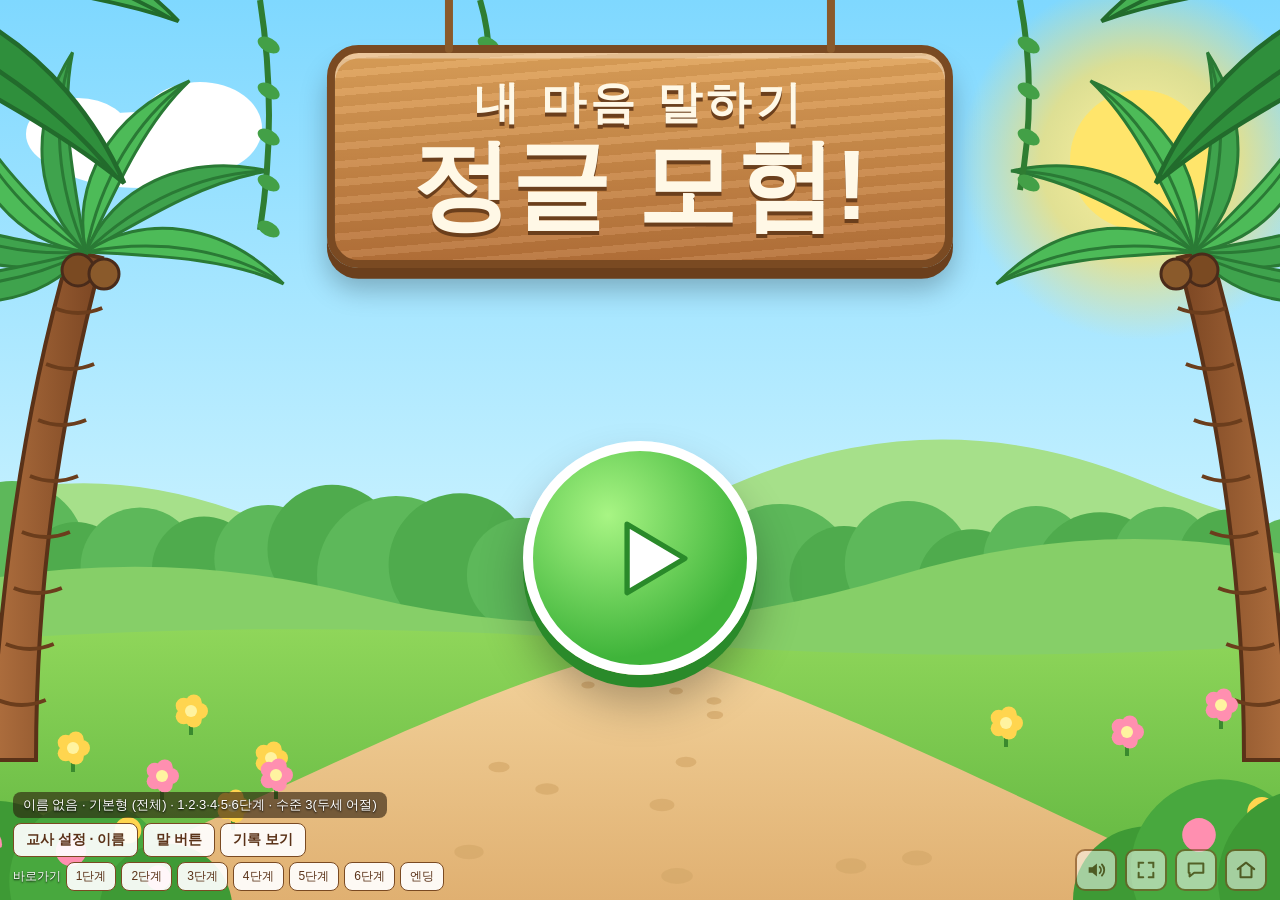
==== index.html @ 462d5de9 "Update index.html" ====
<!DOCTYPE html>
<html lang="ko">
<head>
<meta charset="UTF-8">
<meta name="viewport" content="width=device-width, initial-scale=1, maximum-scale=1, user-scalable=no, viewport-fit=cover">
<meta name="theme-color" content="#7fd8ff">
<title>내 마음 말하기 정글 모험</title>
<style>
:root{--ink:#4a2b1a}
*{box-sizing:border-box;-webkit-tap-highlight-color:transparent}
html,body{margin:0;height:100%;overflow:hidden;background:#9fdc7a;
  font-family:"Jua","Apple SD Gothic Neo","Malgun Gothic","Noto Sans KR","Nanum Gothic",sans-serif;
  user-select:none;-webkit-user-select:none;-webkit-touch-callout:none;overscroll-behavior:none}
button{font-family:inherit;border:0;padding:0;background:none;cursor:pointer;touch-action:manipulation;color:inherit}
#app{position:fixed;inset:0;overflow:hidden}
#bg,#stage,#overlay{position:absolute;inset:0}
#bg svg{width:100%;height:100%;display:block}
#bg img{width:100%;height:100%;object-fit:cover;display:block}
#stage{z-index:2}
#confetti{position:absolute;inset:0;z-index:6;pointer-events:none}
#overlay{z-index:10;pointer-events:none;display:flex;align-items:center;justify-content:center;transition:background .3s}
#overlay.show{pointer-events:auto}
#overlay.dim{background:rgba(25,55,20,.42)}

/* 배경 움직임 */
.sway{transform-box:fill-box;transform-origin:50% 60%;animation:sway 4s ease-in-out infinite alternate}
.leafTop{transform-box:fill-box;transform-origin:0 50%;animation:sway 5s ease-in-out infinite alternate}
.cloud{animation:drift 26s ease-in-out infinite alternate}
@keyframes sway{from{transform:rotate(-2.5deg)}to{transform:rotate(2.5deg)}}
@keyframes drift{from{transform:translateX(-50px)}to{transform:translateX(70px)}}

/* 캐릭터 */
.char{position:absolute;bottom:7vh;height:min(46vh,40vw);aspect-ratio:200/240;z-index:3}
.char.pos-left{left:5vw}
.char.pos-right{right:5vw}
.char.pos-near{left:calc(5vw + min(46vh,40vw) * 0.8)}
.mover,.inner{position:absolute;inset:0}
.mover{transform-origin:50% 100%}
.inner{transform-origin:50% 100%}
.inner svg,.inner img,.pick-char svg,.layer > svg{width:100%;height:100%;display:block;overflow:visible}
.char-img{object-fit:contain}

.armL,.armR{transition:transform .35s cubic-bezier(.3,1.6,.5,1)}
.pose-up .armL{transform:rotate(140deg)} .pose-up .armR{transform:rotate(-140deg)}
.pose-stop .armR{transform:rotate(-125deg)}
.pose-throw .armR{transform:rotate(-155deg)} .pose-throw .armL{transform:rotate(25deg)}
.pose-push .armR{transform:rotate(-62deg)} .pose-push .armL{transform:rotate(-112deg)}
.reach .armL{transform:rotate(62deg)}
.reachR .armR{transform:rotate(-62deg)}
.pose-raise .armR{transform:rotate(-150deg)}
/* 팔로 X — 평소 팔은 숨기고 가슴 앞에서 엇갈린 팔을 보여 줌 */
.xarms{display:none}
.pose-x .xarms{display:inline}
.pose-x .armL,.pose-x .armR{display:none}
.breathe{animation:breathe 1.3s ease-in-out}
.breathe-loop{animation:breathe 3s ease-in-out infinite}
@keyframes breathe{0%,100%{transform:scale(1)}45%{transform:scale(1.07,1.05)}}
.wave .armR{animation:waveR .45s ease-in-out infinite alternate}
.poke .armL{animation:pokeA .35s ease-in-out infinite alternate}
.cheer .armL{animation:cheerL .35s ease-in-out infinite alternate}
.cheer .armR{animation:cheerR .35s ease-in-out infinite alternate}
.wave-hi .armR{animation:waveR .4s ease-in-out infinite alternate}
@keyframes waveR{from{transform:rotate(-95deg)}to{transform:rotate(-140deg)}}
@keyframes pokeA{from{transform:rotate(45deg)}to{transform:rotate(76deg)}}
@keyframes cheerL{from{transform:rotate(110deg)}to{transform:rotate(150deg)}}
@keyframes cheerR{from{transform:rotate(-110deg)}to{transform:rotate(-150deg)}}

.bob{animation:bob 1.6s ease-in-out infinite}
.shake-no{animation:shakeNo .5s ease-in-out infinite}
.jump{animation:jump .65s cubic-bezier(.3,.7,.4,1) infinite}
.poke-move{animation:pokeMove .7s ease-in-out infinite}
@keyframes bob{0%,100%{transform:translateY(0) scale(1,1)}50%{transform:translateY(-2.5%) scale(1.01,.99)}}
@keyframes shakeNo{0%,100%{transform:rotate(0)}25%{transform:rotate(-6deg)}75%{transform:rotate(6deg)}}
@keyframes jump{0%,100%{transform:translateY(0) scale(1.03,.97)}45%{transform:translateY(-16%) scale(.97,1.03)}}
@keyframes pokeMove{0%,100%{transform:translateX(0)}50%{transform:translateX(-7%) rotate(-3deg)}}

.enter-right{animation:enterRight 1.3s cubic-bezier(.25,.8,.35,1) both}
.enter-left{animation:enterLeft 1s cubic-bezier(.25,.8,.35,1) both}
.exit-right{animation:exitRight 1.2s ease-in both}
.lean-in{transform:translateX(-10%) rotate(-5deg);transition:transform .5s cubic-bezier(.3,1.5,.5,1)}
.recoil{animation:recoil .8s cubic-bezier(.3,1.4,.5,1) both}
.jolt{animation:jolt .3s ease-out}
.flinch{animation:flinch .5s ease-out both}
@keyframes enterRight{0%{transform:translate(70vw,0)}15%{transform:translate(56vw,-7%)}30%{transform:translate(42vw,0)}45%{transform:translate(29vw,-7%)}60%{transform:translate(17vw,0)}75%{transform:translate(7vw,-5%)}88%{transform:translate(1vw,0)}100%{transform:translate(0,0)}}
@keyframes enterLeft{0%{transform:translate(-50vw,0)}25%{transform:translate(-34vw,-7%)}50%{transform:translate(-18vw,0)}75%{transform:translate(-6vw,-5%)}100%{transform:translate(0,0)}}
@keyframes exitRight{0%{transform:translate(0,0)}20%{transform:translate(8vw,-6%)}40%{transform:translate(22vw,0)}60%{transform:translate(38vw,-6%)}80%{transform:translate(55vw,0)}100%{transform:translate(85vw,0)}}
@keyframes recoil{0%{transform:translateX(-10%) rotate(-5deg)}35%{transform:translateX(22%) rotate(12deg)}100%{transform:translateX(16%) rotate(3deg)}}
@keyframes jolt{0%{transform:translateX(0)}30%{transform:translateX(-4%) rotate(-3deg)}100%{transform:translateX(0)}}
@keyframes flinch{0%{transform:translateX(0)}40%{transform:translateX(10%) rotate(6deg)}100%{transform:translateX(6%) rotate(2deg)}}

.char.tap-me .inner::after{content:"";position:absolute;left:12%;right:12%;top:8%;height:58%;border-radius:50%;border:1vmin dashed #fff;box-shadow:0 0 0 .6vmin rgba(255,224,0,.7);animation:pulse 1s ease-in-out infinite}

/* 소품 */
.prop{position:absolute;z-index:2}
.prop svg,.prop img{width:100%;height:auto;display:block}
.prop.held{left:-26%;top:44%;width:40%;animation:wiggle 1.2s ease-in-out infinite}
.prop.hold-stop{left:62%;top:-22%;width:52%;animation:popIn .4s cubic-bezier(.3,1.6,.5,1) both}
.toys{position:absolute;bottom:6vh;left:calc(5vw + min(46vh,40vw) * 0.72);display:flex;align-items:flex-end;gap:1vw;z-index:4}
.toy{width:min(20vh,17vw)} .toy.clay{width:min(18vh,15vw)}
.toy svg,.toy img{width:100%;height:auto;display:block}
.toys.play .toy{animation:wiggle 1.4s ease-in-out infinite} .toys.play .toy.clay{animation-delay:.3s}
.toys.tug{animation:tug .35s ease-in-out infinite}
.toys.safe .toy{animation:hop .6s ease-out 2}
@keyframes tug{0%,100%{transform:translateX(0)}50%{transform:translateX(1.2vw)}}

/* 말풍선·효과 */
.bubble{position:absolute;bottom:88%;background:#fff;border:.6vmin solid var(--ink);border-radius:4vmin;padding:1.4vmin 2vmin;display:flex;flex-direction:column;align-items:center;z-index:5;animation:popIn .4s cubic-bezier(.3,1.6,.5,1) both;box-shadow:0 .8vmin 0 rgba(0,0,0,.15)}
.bubble.right{left:58%} .bubble.left{right:58%}
.bubble::after{content:"";position:absolute;bottom:-1.9vmin;width:3vmin;height:3vmin;background:#fff;border-right:.6vmin solid var(--ink);border-bottom:.6vmin solid var(--ink);transform:rotate(45deg)}
.bubble.right::after{left:3vmin} .bubble.left::after{right:3vmin}
.b-icon{width:min(13vh,11vw)} .b-icon svg,.b-icon img{width:100%;height:auto;display:block}
.b-text{font-size:min(4.6vh,3.4vw);color:var(--ink);font-weight:900;line-height:1.25;text-align:center;white-space:normal;word-break:keep-all;width:max-content;max-width:min(34vw,60vh)}
.bubble.answer{border-color:#c0392b;border-width:.8vmin}
.bubble.answer .b-text{color:#c0392b;margin-top:.6vh}
.emote{position:absolute;left:62%;top:-4%;width:22%;z-index:6;animation:emoteUp 1.8s ease-out both;pointer-events:none}
.emote svg{width:100%;height:auto;display:block}
@keyframes emoteUp{0%{transform:translateY(20%) scale(.3);opacity:0}20%{transform:translateY(0) scale(1.1);opacity:1}80%{opacity:1}100%{transform:translateY(-40%) scale(1);opacity:0}}
.spark{position:absolute;width:5vmin;height:5vmin;margin:-2.5vmin;z-index:7;pointer-events:none;animation:spark 1.1s ease-out both}
.spark svg,.pokefx svg,.floaty-icon svg{width:100%;height:100%;display:block}
@keyframes spark{0%{transform:translate(0,0) scale(.2) rotate(0);opacity:1}70%{opacity:1}100%{transform:translate(var(--dx),var(--dy)) scale(1) rotate(180deg);opacity:0}}
.pokefx{position:absolute;width:7vmin;height:7vmin;margin:-3.5vmin;z-index:7;pointer-events:none;animation:pokefx .5s ease-out both}
@keyframes pokefx{0%{transform:scale(.2) rotate(0);opacity:1}100%{transform:scale(1.2) rotate(40deg);opacity:0}}
.floaty-icon{position:absolute;width:7vmin;height:7vmin;margin-left:-3.5vmin;z-index:7;pointer-events:none;animation:floatUp 2s ease-out both}
@keyframes floatUp{0%{transform:translateY(0) scale(.3);opacity:0}20%{opacity:1;transform:translateY(-2vh) scale(1.1)}100%{transform:translateY(-16vh) scale(1);opacity:0}}

/* 공통 키프레임 */
@keyframes popIn{0%{transform:scale(0);opacity:0}100%{transform:scale(1);opacity:1}}
@keyframes popOut{to{transform:scale(0);opacity:0}}
@keyframes wiggle{0%,100%{transform:rotate(-4deg)}50%{transform:rotate(4deg)}}
@keyframes hop{0%,100%{transform:translateY(0)}50%{transform:translateY(-3vh)}}
@keyframes pulse{0%,100%{transform:scale(1)}50%{transform:scale(1.08)}}

/* 나무 판자 */
.wood{background:repeating-linear-gradient(175deg,rgba(255,255,255,.07) 0 .8vmin,rgba(0,0,0,.05) .8vmin 2vmin),linear-gradient(180deg,#e0a35a,#b8733a);
  border:.9vmin solid #7a4a22;border-radius:3.5vmin;box-shadow:inset 0 .6vmin 0 rgba(255,255,255,.35),0 1.2vmin 0 #6b3f1c,0 2.4vmin 3vmin rgba(0,0,0,.25);color:#fff8e6;text-shadow:0 .45vmin 0 #6b3f1c}

/* 인트로 */
.title{position:absolute;top:5vh;left:50%;padding:2.2vh 6vw 2.6vh;text-align:center;white-space:nowrap;transform-origin:50% -10vh;animation:titleDrop 1s cubic-bezier(.3,1.5,.5,1) both,swing 4s 1s ease-in-out infinite;z-index:4}
.title::before,.title::after{content:"";position:absolute;top:-9vh;width:.9vmin;height:9vh;background:#8a5a2b;border-radius:1vmin}
.title::before{left:18%} .title::after{right:18%}
@keyframes titleDrop{0%{transform:translate(-50%,-45vh)}100%{transform:translate(-50%,0)}}
@keyframes swing{0%,100%{transform:translate(-50%,0) rotate(-1.5deg)}50%{transform:translate(-50%,0) rotate(1.5deg)}}
.t-top{font-size:min(5vh,4.2vw);font-weight:800;letter-spacing:.1em}
.t-main{font-size:min(11vh,9vw);font-weight:900;line-height:1.05}
.startBtn{position:absolute;left:50%;top:62%;width:min(26vh,26vw);aspect-ratio:1;margin-left:calc(min(26vh,26vw) / -2);margin-top:calc(min(26vh,26vw) / -2);border-radius:50%;
  background:radial-gradient(circle at 35% 30%,#a8f584,#3fb43a 70%);border:1.2vmin solid #fff;box-shadow:0 1.4vmin 0 #2a8a2a,0 3vh 5vh rgba(0,0,0,.3);animation:pulse 1.4s ease-in-out infinite;z-index:5;display:flex;align-items:center;justify-content:center}
.startBtn svg{width:50%;margin-left:8%}
.startBtn.gone{animation:popOut .35s both;pointer-events:none}
.picks{position:absolute;left:0;right:0;top:42vh;display:flex;justify-content:center;gap:4vw;z-index:5}
.pick{position:relative;width:min(30vh,26vw);aspect-ratio:1;border-radius:50%;background:radial-gradient(circle,#fffdf2 55%,#ffe7b0);border:1.2vmin solid var(--c);
  box-shadow:0 1.2vmin 0 rgba(0,0,0,.18),0 2.5vh 4vh rgba(0,0,0,.25);animation:popIn .5s cubic-bezier(.3,1.6,.5,1) both}
.pick-char{position:absolute;left:8%;right:8%;bottom:6%;top:-16%;animation:bob 1.6s ease-in-out infinite}
.pick:nth-child(2) .pick-char{animation-delay:.3s} .pick:nth-child(3) .pick-char{animation-delay:.6s}
.pick-name{position:absolute;bottom:-5.5vh;left:0;right:0;font-size:min(3vh,2.6vw);color:#fff;text-shadow:0 2px 0 #5a3218,0 0 6px rgba(0,0,0,.4);font-weight:800}
.pick.chosen{animation:chosenPick .7s cubic-bezier(.3,1.6,.5,1) both}
@keyframes chosenPick{to{transform:scale(1.25)}}
.pick.out{transition:.4s;opacity:0;transform:scale(.5)}
.tpanel{position:absolute;left:1vw;bottom:1vh;z-index:20;display:flex;flex-direction:column;gap:5px;font-size:12px;color:#fff;text-shadow:0 1px 2px #000}
.tp-sum{background:rgba(40,25,10,.6);padding:4px 10px;border-radius:8px;align-self:flex-start;font-size:13px}
.tp-row{display:flex;gap:5px;align-items:center;flex-wrap:wrap}
.tpanel button{background:rgba(255,255,255,.92);color:#5a3218;border:1.5px solid #7a4a22;border-radius:8px;padding:5px 9px;font-size:12px;text-shadow:none}
.tp-row:nth-child(2) button{font-size:14px;padding:7px 12px;font-weight:800}
.warn{position:absolute;left:1vw;bottom:16vh;z-index:20;max-width:46vw;background:rgba(255,245,220,.95);border:1.5px solid #c0392b;border-radius:8px;padding:6px 10px;font-size:12px;color:#7a2a1a}

/* 챕터 카드 */
.chapcard{position:absolute;left:50%;top:38%;z-index:8;display:flex;align-items:center;gap:3vw;padding:3vh 5vw;transform:translate(-50%,-50%);animation:ccIn .6s cubic-bezier(.3,1.5,.5,1) both}
.cc-num{width:min(16vh,13vw);aspect-ratio:1;border-radius:50%;background:#fff8e6;color:#b8733a;display:flex;align-items:center;justify-content:center;font-size:min(11vh,9vw);font-weight:900;text-shadow:none;border:.8vmin solid #7a4a22}
.cc-icon{width:min(16vh,13vw)} .cc-icon svg{width:100%;height:auto;display:block}
.chapcard.out{animation:ccOut .45s ease-in both}
@keyframes ccIn{0%{transform:translate(-50%,-160%) rotate(-8deg);opacity:0}100%{transform:translate(-50%,-50%) rotate(0);opacity:1}}
@keyframes ccOut{from{transform:translate(-50%,-50%) scale(1);opacity:1}to{transform:translate(-50%,-50%) scale(.3);opacity:0}}

/* 선택 카드 */
.choices{display:flex;gap:5vw;align-items:center;justify-content:center}
.card{position:relative;width:min(40vw,60vh);aspect-ratio:1/1.08;background:linear-gradient(#fffdf5,#fff3d6);border-radius:5vmin;border:1.1vmin solid #e7a955;
  box-shadow:0 1.4vmin 0 #b9772f,0 3vh 5vh rgba(0,0,0,.3);animation:cardIn .55s cubic-bezier(.3,1.5,.5,1) both,floaty 2.6s ease-in-out infinite;
  display:flex;flex-direction:column;align-items:center;justify-content:center;overflow:hidden;transition:opacity .3s,filter .3s}
.card .card-art{position:relative;width:92%;aspect-ratio:1/1}
.layer{position:absolute}
.layer > .inner{position:absolute;inset:0}
.card-note{position:absolute;bottom:1.1vh;font-size:min(2.2vh,2vw);color:#9a7448}
.card.nope{animation:nope .5s ease-in-out;filter:saturate(.45) brightness(.96)}
.card.hint{border-color:#ffd000;box-shadow:0 1.4vmin 0 #d4a100,0 0 0 1.4vmin rgba(255,224,0,.55),0 0 8vmin #ffe14d;animation:hintPulse 1s ease-in-out infinite}
.card.chosen{animation:chosen .6s cubic-bezier(.3,1.6,.5,1) both;border-color:#55c24a}
.card.fade{opacity:.25;filter:grayscale(.6)}
.flyer{animation:flyer 1s ease-in-out infinite}
@keyframes cardIn{0%{transform:translateY(40vh) scale(.6);opacity:0}100%{transform:translateY(0) scale(1);opacity:1}}
@keyframes floaty{0%,100%{transform:translateY(0)}50%{transform:translateY(-1.2vh)}}
@keyframes nope{0%,100%{transform:translateX(0)}20%{transform:translateX(-2vw) rotate(-2deg)}40%{transform:translateX(1.6vw) rotate(2deg)}60%{transform:translateX(-1vw)}80%{transform:translateX(.6vw)}}
@keyframes hintPulse{0%,100%{transform:scale(1)}50%{transform:scale(1.05)}}
@keyframes chosen{0%{transform:scale(1)}50%{transform:scale(1.15)}100%{transform:scale(1.08)}}
@keyframes flyer{0%,100%{transform:translate(0,0) rotate(20deg)}50%{transform:translate(6%,-6%) rotate(40deg)}}

/* 교사 게이트 */
.gate{position:absolute;inset:0;display:flex;flex-direction:column;align-items:center;justify-content:center;gap:2.5vh}
.gate-board{display:flex;align-items:center;gap:3vw;padding:3vh 4vw;background:#fffaf0;border-radius:5vmin;border:1vmin solid #ffd36b;box-shadow:0 1.4vmin 0 #e0a83a,0 3vh 6vh rgba(0,0,0,.3);animation:popIn .5s cubic-bezier(.3,1.5,.5,1) both}
.gate-hero{position:relative;width:min(30vh,26vw);aspect-ratio:200/240}
.gate-right{display:flex;flex-direction:column;align-items:center;gap:2.4vh}
.gate-icon{width:min(15vh,13vw)} .gate-icon svg{width:100%;height:auto;display:block}
.chips{display:flex;gap:1.4vw}
.chip{font-size:min(10vh,8vw);font-weight:900;color:#8a5a2a;background:#fff;border:.8vmin solid #f0c27a;border-radius:2.5vmin;padding:.4vh 2vw;transition:transform .25s cubic-bezier(.3,1.6,.5,1),background .2s,color .2s;white-space:nowrap}
.chip.lit{background:#ffe066;transform:scale(1.15) translateY(-1vh);color:#c0392b;border-color:#f4a91d}
.gate.listening .chips{animation:listen 1.6s ease-in-out infinite}
@keyframes listen{0%,100%{transform:scale(1)}50%{transform:scale(1.06)}}
.replay{width:min(13vh,11vw);aspect-ratio:1;border-radius:50%;background:#4fc3f7;border:.8vmin solid #fff;box-shadow:0 1vmin 0 #2b8fc4;display:flex;align-items:center;justify-content:center}
.replay svg{width:62%}
.replay:active{transform:scale(.94)}
.gate-note{font-size:min(2.4vh,16px);color:#fff;text-shadow:0 1px 3px rgba(0,0,0,.6)}
.teacher-next{position:fixed;top:1.2vh;right:1.2vw;z-index:40;background:rgba(255,255,255,.94);border:2px solid #7a4a22;border-radius:12px;padding:8px 14px;font-size:15px;color:#5a3218;overflow:hidden;display:flex;flex-direction:column;align-items:center;line-height:1.25}
.teacher-next small{font-size:11px;opacity:.7}
.fill{position:absolute;left:0;top:0;bottom:0;width:100%;background:#8fe07a;transform:scaleX(0);transform-origin:left;z-index:0}
.lbl{position:relative;z-index:1}

/* 큰 행동 버튼 (팔로 X · 숨쉬기 · 하지 마세요) */
.bigbtn{position:absolute;left:73vw;top:44vh;width:min(34vh,24vw);aspect-ratio:1;margin-left:calc(min(34vh,24vw) / -2);margin-top:calc(min(34vh,24vw) / -2);z-index:6;transform:scale(var(--s,1));transition:transform .35s cubic-bezier(.3,1.6,.5,1),opacity .5s}
.bs-a{width:100%;height:100%;animation:popIn .5s cubic-bezier(.3,1.6,.5,1) both}
.bs-b{width:100%;height:100%;filter:drop-shadow(0 1.4vmin 0 rgba(0,0,0,.25))}
.bs-b svg,.bs-b img{width:100%;height:100%;display:block}
.bigbtn.ready:not(.busy) .bs-b{animation:pulse 1.1s ease-in-out infinite}
.bigbtn.busy .bs-b{filter:drop-shadow(0 1.4vmin 0 rgba(0,0,0,.25)) brightness(.88)}
.bigbtn.hit .bs-b{animation:hit .4s ease-out}
.bigbtn.done{opacity:0;transform:scale(2);pointer-events:none}
@keyframes hit{0%{transform:scale(1)}30%{transform:scale(.86)}100%{transform:scale(1)}}

/* 엔딩 */
.party{position:absolute;left:0;right:0;bottom:6vh;display:flex;justify-content:center;align-items:flex-end;gap:1vw;z-index:4}
.pc{position:relative;width:min(20vh,16vw);aspect-ratio:200/240}
.pc.hero{width:min(30vh,22vw)}
.pc .inner{animation:jump .7s cubic-bezier(.3,.7,.4,1) infinite}
.stamp{position:absolute;left:50%;top:3vh;width:min(36vh,30vw);margin-left:calc(min(36vh,30vw) / -2);z-index:7;animation:stamp .5s cubic-bezier(.5,0,.5,1.3) both}
.stamp svg{width:100%;height:auto;display:block}
@keyframes stamp{0%{transform:scale(3) rotate(-30deg);opacity:0}70%{transform:scale(.92) rotate(-8deg);opacity:1}100%{transform:scale(1) rotate(0)}}
.againBtn{position:absolute;right:4vw;top:12vh;z-index:8;display:flex;flex-direction:column;align-items:center;gap:1vh;animation:popIn .5s cubic-bezier(.3,1.6,.5,1) both}
.againBtn .ab{width:min(16vh,14vw);aspect-ratio:1;border-radius:50%;background:radial-gradient(circle at 35% 30%,#a8f584,#3fb43a 70%);border:1vmin solid #fff;box-shadow:0 1.2vmin 0 #2a8a2a;display:flex;align-items:center;justify-content:center;animation:pulse 1.4s ease-in-out infinite}
.againBtn .ab svg{width:60%}
.againBtn span{font-size:min(2.2vh,15px);color:#fff;text-shadow:0 1px 3px rgba(0,0,0,.7)}
.teacherLog{position:absolute;left:1vw;top:5.5vh;z-index:20;background:rgba(255,255,255,.9);border:1.5px solid #7a4a22;border-radius:10px;padding:8px 10px;font-size:12px;color:#5a3218;white-space:pre-line;max-width:38vw;line-height:1.5}
.teacherLog button{display:block;margin-top:6px;background:#fff3d6;border:1.5px solid #7a4a22;border-radius:6px;padding:3px 8px;font-size:12px;color:#5a3218}
.teacherLog .sync{margin-top:4px;color:#2e7d32}

/* 해설 자막판 (위쪽) · 교사용 표시 */
#caption{position:absolute;left:0;right:0;margin:0 auto;width:max-content;top:1.5vh;z-index:15;background:rgba(255,253,245,.95);color:var(--ink);font-size:min(4.2vh,3vw);font-weight:900;line-height:1.3;padding:1vh 2.4vw;border-radius:2.5vmin;border:.6vmin solid #b8733a;box-shadow:0 .8vmin 0 rgba(0,0,0,.15);max-width:min(56vw,calc(100vw - 340px));text-align:center;word-break:keep-all;pointer-events:none;animation:popIn .3s both}
#caption:empty{display:none}
#chapLabel{position:absolute;left:1vw;bottom:1vh;z-index:15;background:rgba(255,255,255,.75);color:#5a3218;font-size:min(1.8vh,12px);padding:3px 9px;border-radius:8px;pointer-events:none;max-width:60vw}
#chapLabel:empty{display:none}
#tbar{position:absolute;right:1vw;bottom:1vh;z-index:30;display:flex;gap:8px;opacity:.6}
#tbar:hover,#tbar:focus-within{opacity:1}
#tbar button{position:relative;width:42px;height:42px;border-radius:10px;background:rgba(255,255,255,.88);border:2px solid #7a4a22;overflow:hidden;display:flex;flex-direction:column;align-items:center;justify-content:center}
#tbar svg{width:22px;height:22px;position:relative;z-index:1}
#tbar small{position:relative;z-index:1;font-size:8px;color:#c0392b;line-height:1}

/* 책상 소품 (퍼즐·색칠) · 질문 카드 */
.desk{position:absolute;left:calc(50% - min(14vh,11vw));bottom:5vh;width:min(28vh,22vw);z-index:4}
.desk svg{width:100%;height:auto;display:block}
.desk.tap-me::after{content:"";position:absolute;inset:-8%;border-radius:4vmin;border:1vmin dashed #fff;box-shadow:0 0 0 .6vmin rgba(255,224,0,.7);animation:pulse 1s ease-in-out infinite}
.pz{transform-box:fill-box;transform-origin:center;animation:wiggle 1s ease-in-out infinite}
.qcard{background:#fff;border:.6vmin solid var(--ink);border-radius:2vmin;padding:8%}
.qcard svg{width:100%;height:auto;display:block}
.layer > img{width:100%;height:auto;display:block}
.cc-icon img,.gate-icon img{width:100%;height:auto;display:block}

/* 1단계 기분 막대 */
.meter{position:absolute;left:1.5vw;bottom:12vh;width:4.5vmin;height:32vh;background:#fff;border:.6vmin solid var(--ink);border-radius:3vmin;overflow:hidden;z-index:4;animation:popIn .4s both}
.meter i{position:absolute;left:0;right:0;bottom:0;height:0;background:#ef5350;transition:height .8s ease,background .8s}

/* 4단계 먼저-다음 판 */
.ftboard{position:absolute;left:0;right:0;margin:auto;width:max-content;top:17vh;display:flex;align-items:center;gap:2vw;padding:1.6vh 3vw;z-index:5;animation:popIn .4s both}
.ft-item{position:relative;width:min(17vh,13vw);aspect-ratio:1;border-radius:50%;background:#fff8e6;padding:1.2vmin;opacity:.45;filter:grayscale(.5);transition:.4s}
.ft-item.on{opacity:1;filter:none;transform:scale(1.12);box-shadow:0 0 0 1vmin #ffe14d}
.ft-item > svg:not(.ring),.ft-item > img{width:100%;height:100%;display:block}
.ft-arrow{font-size:min(8vh,6vw);color:#fff8e6}
.ring{position:absolute;inset:-8%;width:116%;height:116%;transform:rotate(-90deg)}
.ring circle{fill:none;stroke:rgba(255,255,255,.6);stroke-width:7}
.ring circle.p{stroke:#29b6f6;stroke-dasharray:283;animation:ring linear forwards}
.ft-item:not(.on) .ring{display:none}
@keyframes ring{from{stroke-dashoffset:0}to{stroke-dashoffset:283}}

/* 교사 게이트: 말 버튼 · 반응 기록 */
.chips{flex-wrap:wrap;justify-content:center;max-width:min(46vw,calc(100vw - 520px));row-gap:1.4vh}
.chips.small .chip{font-size:min(6.5vh,5vw)}
.gate-aac{width:min(24vh,20vw);aspect-ratio:1;border-radius:50%;background:#fff;box-shadow:0 1.2vmin 0 rgba(0,0,0,.2);animation:pulse 1.2s ease-in-out infinite}
.gate-aac svg,.gate-aac img{width:100%;height:100%;display:block}
.gate-aac.hit{animation:hit .4s ease-out}
.resp{position:fixed;top:1.2vh;right:1.2vw;z-index:40;display:flex;flex-direction:column;gap:5px;width:150px}
.resp-h{font-size:11px;color:#fff;text-shadow:0 1px 2px #000;text-align:center}
.resp button{position:relative;overflow:hidden;background:rgba(255,255,255,.95);border:2px solid #7a4a22;border-radius:10px;padding:6px 8px;font-size:13px;color:#5a3218;text-align:left}
.resp button.skip{text-align:center;background:rgba(255,243,214,.95);font-size:12px}

/* 말 버튼 보드 */
.aacboard{position:absolute;top:10vh;bottom:7vh;left:3vw;right:3vw;display:grid;grid-template-columns:repeat(4,1fr);grid-template-rows:repeat(2,1fr);gap:2.5vmin;z-index:5}
.aacbtn{background:#fffdf5;border-radius:4vmin;border:1vmin solid #e7a955;box-shadow:0 1.2vmin 0 #b9772f;display:flex;flex-direction:column;align-items:center;justify-content:center;gap:1vh;min-height:0;padding:1.5vmin}
.aacbtn .ai{flex:1 1 0;min-height:0;width:100%}
.aacbtn .ai svg,.aacbtn .ai img{width:100%;height:100%;display:block;object-fit:contain}
.aacbtn .at{font-size:min(4.4vh,3.2vw);font-weight:900;color:#5a3218}
.aacbtn.hit{animation:hit .4s ease-out}
.aacbtn:active{transform:translateY(.6vmin);box-shadow:0 .6vmin 0 #b9772f}

/* 교사 창 (설정·기록·음성 목록) */
#modal{position:fixed;inset:0;z-index:60;display:none;align-items:center;justify-content:center;background:rgba(25,40,20,.55)}
#modal.show{display:flex}
.mpanel{background:#fffaf0;border:3px solid #7a4a22;border-radius:16px;padding:16px 20px;width:min(900px,94vw);max-height:92vh;overflow:auto;color:var(--ink);font-size:14px;line-height:1.5;user-select:text;-webkit-user-select:text}
.mpanel h2{margin:0 0 10px;font-size:20px} .mpanel h3{margin:14px 0 4px;font-size:15px}
.mpanel small{font-weight:400;opacity:.7;font-size:12px}
.mrow{display:flex;gap:10px;align-items:flex-start;margin:9px 0}
.mrow > b{flex:0 0 78px;padding-top:6px}
.opts{display:flex;flex-wrap:wrap;gap:6px;align-items:center}
.opt{border:2px solid #d7b88a;background:#fff;border-radius:10px;padding:6px 12px;font-size:14px;color:#5a3218}
.opt.on{background:#ffe066;border-color:#f4a91d;font-weight:800}
.mpanel input,.mpanel select{font:inherit;font-size:15px;padding:6px 10px;border:2px solid #d7b88a;border-radius:10px;background:#fff;color:var(--ink);min-width:220px;user-select:text;-webkit-user-select:text}
.mpanel input[type=url]{min-width:min(520px,70vw)}
.mpanel details{margin-top:10px;border-top:1px dashed #d7b88a;padding-top:6px}
.mpanel summary{cursor:pointer;font-weight:800}
.mstat{font-size:12px;color:#2e7d32}
.mnote{background:#fff3d6;border-radius:10px;padding:8px 12px;font-size:13px;margin:8px 0;white-space:pre-line}
.mwarn{color:#c0392b;font-weight:800}
.mbtns{display:flex;gap:8px;justify-content:flex-end;margin-top:12px;flex-wrap:wrap}
.mbtns button{border:2px solid #7a4a22;background:#fff;border-radius:10px;padding:8px 16px;font-size:14px;color:#5a3218}
.mbtns .mok{background:#7ed957;font-weight:800}
.mbtns .mdel{border-color:#c0392b;color:#c0392b;margin-right:auto}
table.rt{border-collapse:collapse;width:100%;font-size:13px;margin-top:6px}
.rt th,.rt td{border:1px solid #e3cfa8;padding:4px 6px;text-align:left;vertical-align:top}
.rt th{background:#fff3d6}
.rt code{font-size:12px;word-break:break-all}
.dots{display:inline-flex;gap:3px;vertical-align:middle;flex-wrap:wrap}
.dot{width:14px;height:14px;border-radius:50%;display:inline-block;border:1.5px solid rgba(0,0,0,.25);vertical-align:middle}
.d-self{background:#43a047}.d-imit{background:#9ccc65}.d-aac{background:#42a5f5}.d-prompt{background:#ffa726}.d-none{background:#9e9e9e}.d-na{background:#fff}
.legend{font-size:12px;display:flex;gap:10px;flex-wrap:wrap;margin:4px 0}

@media (orientation:portrait){
  .choices{flex-direction:column;gap:3vh}
  .card{width:min(70vw,40vh)}
  .picks{top:36vh;gap:3vw}
  .gate-board{flex-direction:column;gap:2vh}
  .aacboard{grid-template-columns:repeat(2,1fr);grid-template-rows:repeat(4,1fr)}
  .mrow{flex-direction:column;gap:4px}
}
</style>
</head>
<body>
<div id="app">
  <div id="bg"></div>
  <div id="stage"></div>
  <canvas id="confetti"></canvas>
  <div id="overlay"></div>
  <div id="chapLabel"></div>
  <div id="caption"></div>
  <div id="tbar">
    <button id="bSound" title="소리: 전체 켬 → 음성만 끔 → 전체 끔"></button>
    <button id="bFull" title="전체 화면"></button>
    <button id="bAac" title="말 버튼 (길게 누르기)"><span class="fill"></span></button>
    <button id="bHome" title="처음으로 (길게 누르기)"><span class="fill"></span></button>
  </div>
</div>
<div id="modal"></div>

<script>
'use strict';
/* =====================================================================
   CONFIG — 교사가 바꿀 수 있는 설정 (대사·난이도·진행 방식)
   ===================================================================== */
const CONFIG = {
  title: { top: '내 마음 말하기', main: '정글 모험!' },
  // 구글 시트의 탭 이름. 나중에 다른 상황 이야기를 만들면 여기만 바꾸면 새 탭이 자동으로 생깁니다.
  story: '거절·어려움 표현하기',
  tts: { rate: 0.88, pitch: 1.15, narratorPitch: 1.1 },  // 말 속도·높이 (0.1~2)
  sfxVolume: 0.8,           // 효과음 크기 (0~1)
  shuffleChoices: true,     // 정답 카드 위치를 매번 무작위로 (위치 암기 방지)
  hintAfterWrong: 2,        // 오답 n회 후 정답 카드 반짝임 (0 = 끔)
  teacherHoldMs: 600,       // 교사 버튼 길게 누르기 시간(ms). 0이면 한 번 터치
  showCaption: true,        // 화면 위쪽 해설 자막판
  showBubbleText: true,     // 캐릭터 말풍선에 대사 글자 보이기
  showTeacherLabels: true,  // 카드의 작은 설명 글씨
  // 구글 시트 웹앱 (설치 방법: 교사용_안내.md). 여기 적어 두면 교사 설정에서 매번 넣지 않아도 됩니다.
  // key는 파일에 적지 마세요(깃허브에 올리면 누구나 볼 수 있음). 기기마다 교사 설정에서 한 번 입력하면 기억합니다.
  sheet: { url: 'https://script.google.com/macros/s/AKfycbzYb0Y8hYNHYRrrU6VRe53ivibriY4XqI3uvAG-l9wqkIzDvc-Dwc8LitDcDMjXSRBnOg/exec', key: '' },
  // 녹음 음성 파일 폴더 (클로바더빙 등). 파일이 없으면 기기 음성(TTS)으로 읽어 줍니다.
  audioDir: 'audio',

  /* 학생 유형 — 교사 설정에서 고르면 단계·수준·오답 카드가 자동으로 맞춰집니다.
     stages: 기본 단계(1~6) / level: 표현 수준(1~4) / task3: 3단계 장면('puzzle' 어려운 과제, 'question' 어려운 질문)
     wrong: 단계별 오답 카드 — hurt(내 몸 아프게 하기) shout(소리 지르기) hold(꾹 참기) throw(던지기) push(밀기) */
  defaultType: 'base',
  types: {
    A: { name: 'A형 (손 깨물기·참기)', stages: [1, 2, 3, 6], level: 1, task3: 'puzzle',
         wrong: { 2: 'hurt', 3: 'hurt', 4: 'hurt', 5: 'hold', 6: 'hold' } },
    B: { name: 'B형 (소리·코 때리기)', stages: [1, 3, 4, 6], level: 2, task3: 'question',
         wrong: { 2: 'shout', 3: 'shout', 4: 'hurt', 5: 'shout', 6: 'hold' } },
    base: { name: '기본형 (전체)', stages: [1, 2, 3, 4, 5, 6], level: 3, task3: 'puzzle', wrong: {} }
  },
  wrongDefault: { 2: 'throw', 3: 'hold', 4: 'shout', 5: 'push', 6: 'hold' },
  wrongs: {
    hurt:  { label: '(내 몸 아프게 하기)', line: '그러면 내 몸이 아파요. 내 몸은 소중해요. 팔로 X를 만들고 말해 볼까?' },
    shout: { label: '(소리 지르기)', line: '소리를 지르면 모두 깜짝 놀라요. 말로 해 볼까?' },
    hold:  { label: '(꾹 참기)', line: '꾹 참으면 마음이 계속 힘들어요. 말로 알려 볼까?' },
    throw: { label: '(던지기)', line: '던지면 친구가 다쳐요. 말로 해 볼까?' },
    push:  { label: '(밀기)', line: '밀면 친구가 넘어져요. 말로 해 볼까?' }
  },
  gateNote: {
    x:     { 1: '팔로 X를 만들거나 버튼을 눌러 볼까요?', n: '우리 친구도 팔로 X를 만들고 함께 말해 볼까요?' },
    raise: { 1: '손을 들거나 버튼을 눌러 볼까요?',       n: '우리 친구도 손을 들고 함께 말해 볼까요?' }
  },

  /* 단계별 대사. say는 표현 수준별 문장 — 1: 동작·버튼  2: 한 단어  3: 두세 어절  4: 이유·대안
     문자열 대신 { 1: '', 2: '', 3: '', 4: '' }로 적으면 수준마다 다르게 말합니다. */
  s1: {
    friend: 'pipi',
    intro: '친구가 아주 큰 소리로 노래해요.',
    friendLine: '랄랄라~ 랄랄라~!',
    heroFeel: '으, 너무 시끄러워! 기분이 나빠!',
    faceQ: '{name} 기분이 어때 보여? 얼굴을 눌러 봐!',
    faceWrong: '웃는 얼굴일까? 시끄러우면 기분이 나빠요. 다시 볼까?',
    xQ: '기분이 나쁠 때는 먼저 팔로 X를 만들어요. X 버튼을 눌러 봐!',
    xDone: '팔로 X! 내 몸을 지켜요.',
    breaths: 3,
    breathQ: '이제 후~ 숨을 쉬어요. 바람 버튼을 세 번 눌러 봐!',
    breath: '후~',
    calmDone: '마음이 조금 편해졌어요. 이제 말로 알려 줘요.',
    say: { 1: '싫어요', 2: '싫어요.', 3: '시끄러워요. 싫어요.', 4: '너무 시끄러워요. 작게 해 주세요.' },
    friendOk: '아, 시끄러웠구나! 작게 할게.',
    praise: '팔로 X를 만들고, 숨 쉬고, 말로 알렸어요!'
  },
  s2: {
    friend: null,           // null이면 주인공이 아닌 친구가 자동으로 나와요
    item: 'broccoli',       // ITEMS 중 하나 (또는 ASSETS.items.ch1Item 이미지)
    friendLine: '브로콜리 먹어 봐! 맛있어!',
    heroLine: '나는 이거 먹기 싫어!',
    question: '친구에게 어떻게 말할까?',
    say: { 1: '싫어요', 2: '싫어요.', 3: '브로콜리 싫어요.', 4: '배불러요. 안 먹을래요.' },
    friendOk: { 1: '알았어!', 2: '알았어!', 3: '알았어!', 4: '알았어! 다음에 먹자!' },
    praise: '싫은 것을 말로 알렸어요!'
  },
  s3: {
    task: 'puzzle',
    ask: '어떻게 할까?',
    puzzle: {
      teacherLine: '이 퍼즐을 맞춰 볼까?',
      heroLine: '어, 안 들어가… 너무 어려워!',
      say: { 1: '어려워요', 2: '어려워요.', 3: '어려워요. 도와주세요.', 4: '이거 어려워요. 같이 해 주세요.' },
      teacherOk: '알려 줘서 고마워! 같이 해 보자.',
      praise: '어려울 때 말로 알렸어요!'
    },
    question: {
      teacherLine: '이건 이름이 뭘까?',
      heroLine: '음… 모르겠어…',
      say: { 1: '몰라요', 2: '몰라요.', 3: '잘 몰라요. 알려 주세요.', 4: '잘 모르겠어요. 다시 알려 주세요.' },
      teacherOk: '괜찮아! 몰라도 돼요. 말해 줘서 고마워.',
      answer: '이건 파인애플이에요!',
      repeat: '파인애플!',
      praise: '모를 때 말로 알렸어요!'
    }
  },
  s4: {
    teacherLine: '이제 색칠하기 시간이에요!',
    heroLine: '으… 하기 싫어. 힘들어…',
    question: '어떻게 말할까?',
    say: { 1: '쉬고 싶어요', 2: '쉬고 싶어요.', 3: '조금 쉬고 싶어요.', 4: '조금 쉬고 다시 할게요.' },
    teacherOk: '말해 줘서 고마워. 조금 쉬고 하자!',
    restSec: 6,
    restLine: '쉬는 시간이에요. 후~ 편하게 쉬어요.',
    thenLine: '이제 조금만 해 볼까? 별을 눌러 색칠해 봐!',
    praise: '쉬고 나서 다시 했어요!'
  },
  s5: {
    heroLine: '나는 탭이랑 클레이가 좋아!',
    friendLine: '나 줘! 나 줘!',
    question: '내 탭이랑 클레이를 뺏으려고 해! 어떻게 말할까?',
    say: { 1: '안 돼요', 2: '안 돼요.', 3: '내 거예요. 안 돼요.', 4: '내 거예요. 다 하고 빌려줄게요.' },
    friendSorry: { 1: '앗, 미안해!', 2: '앗, 미안해!', 3: '앗, 미안해!', 4: '알았어, 기다릴게!' },
    praise: '내 물건을 잘 지켰어요!'
  },
  s6: {
    intro: '친구가 자꾸 툭툭 쳐요.',
    stopQ: '빨간 버튼을 누르면서 팔로 X! 말해 봐!',
    stopWord: '하지 마세요!',
    friendAgain: '헤헤, 또 해야지!',
    question: '말해도 계속해요. 어떻게 할까?',
    say: { 1: '도와주세요', 2: '도와주세요.', 3: '선생님, 도와주세요.', 4: '선생님, 친구가 자꾸 쳐요. 도와주세요.' },
    teacherLine: '말해 줘서 고마워. 친구가 싫다고 했어요. 이제 멈춰요.',
    friendSorry: '미안해, 이제 안 할게!',
    praise: '선생님께 잘 알렸어요!'
  },
  ending: { line: '멋지게 말했어요! 참 잘했어요!' },

  /* 말 버튼 보드 (대체 의사소통). 그림을 바꾸려면 ASSETS.aac에 이미지 경로를 넣으세요. */
  aac: [
    { id: 'like', word: '좋아요' }, { id: 'no', word: '싫어요' }, { id: 'cant', word: '안 돼요' }, { id: 'stop', word: '하지 마세요' },
    { id: 'hard', word: '어려워요' }, { id: 'dunno', word: '몰라요' }, { id: 'help', word: '도와주세요' }, { id: 'rest', word: '쉬고 싶어요' }
  ],
  aacVoice: { pitch: 1.2, rate: 0.9 }
};

/* =====================================================================
   ASSETS — 이미지 교체 슬롯 (null이면 기본 SVG 그림 사용)
   예) mong: { default: 'img/hero.png', worried: 'img/hero_worried.png' }
   표정 키: happy, worried, annoyed, angry, talk, proud, surprised
   ===================================================================== */
const ASSETS = {
  characters: { mong: null, ruru: null, boogi: null, pipi: null, owl: null },
  items: { ch1Item: null, tablet: null, clay: null },
  aac: {},   // 예) { no: 'img/싫어요.png', help: 'img/도와주세요.png' }
  background: null
};

/* 캐릭터 이름·목소리 (이름을 바꾸면 TTS 대사에도 반영됩니다) */
const CHARS = {
  mong:  { name: '몽이', kind: '원숭이',   color: '#d9893f', pitch: 1.45 },
  ruru:  { name: '루루', kind: '아기사자', color: '#f2b632', pitch: 1.3 },
  boogi: { name: '부기', kind: '거북이',   color: '#5fb24b', pitch: 1.15 },
  pipi:  { name: '삐삐', kind: '앵무새',   color: '#f25450', pitch: 1.7 },
  owl:   { name: '부엉 선생님', kind: '부엉이', color: '#9b6b43', pitch: 0.95 }
};
const HEROES = ['mong', 'ruru', 'boogi'];
const TEACHER = 'owl';

/* =====================================================================
   기본 그래픽
   ===================================================================== */
const INK = '#4a2b1a';
const OL = `stroke="${INK}" stroke-width="3" stroke-linejoin="round"`;
const STK = `stroke="${INK}" stroke-width="5" fill="none" stroke-linecap="round" stroke-linejoin="round"`;

function starPts(n, R, r, cx, cy) {
  const p = [];
  for (let i = 0; i < n * 2; i++) {
    const a = -Math.PI / 2 + i * Math.PI / n, rr = i % 2 ? r : R;
    p.push((cx + Math.cos(a) * rr).toFixed(1) + ',' + (cy + Math.sin(a) * rr).toFixed(1));
  }
  return p.join(' ');
}

const OCT_OUT = '146.5,52.4 146.5,107.6 107.6,146.5 52.4,146.5 13.5,107.6 13.5,52.4 52.4,13.5 107.6,13.5';
const OCT_IN = '137.3,56.3 137.3,103.7 103.7,137.3 56.3,137.3 22.7,103.7 22.7,56.3 56.3,22.7 103.7,22.7';
const PALM = `<g fill="#fff"><rect x="56" y="72" width="48" height="44" rx="16"/><rect x="57" y="42" width="10" height="40" rx="5"/><rect x="69" y="34" width="10" height="46" rx="5"/><rect x="81" y="36" width="10" height="44" rx="5"/><rect x="93" y="46" width="10" height="34" rx="5"/><rect x="40" y="78" width="11" height="30" rx="5.5" transform="rotate(-38 45.5 93)"/></g>`;
const STOP_FACE = `<polygon points="${OCT_OUT}" fill="#e53935" stroke="${INK}" stroke-width="4" stroke-linejoin="round"/><polygon points="${OCT_IN}" fill="none" stroke="#fff" stroke-width="6" stroke-linejoin="round"/>${PALM}`;
const X_FACE = `<circle cx="80" cy="80" r="74" fill="${INK}"/><circle cx="80" cy="80" r="71" fill="#fff"/><circle cx="80" cy="80" r="63" fill="none" stroke="#e53935" stroke-width="14"/><path d="M53 53 L107 107 M107 53 L53 107" stroke="#e53935" stroke-width="20" stroke-linecap="round"/>`;
const POST = `<rect x="72" y="140" width="16" height="82" rx="6" fill="#a86a3a" stroke="${INK}" stroke-width="3"/>`;
const DISC = bg => `<circle cx="80" cy="80" r="74" fill="${INK}"/><circle cx="80" cy="80" r="71" fill="${bg}"/>`;
const twoPass = (s, fill, w = 7) => `<g fill="${INK}" stroke="${INK}" stroke-width="${w}" stroke-linejoin="round">${s}</g><g fill="${fill}">${s}</g>`;
const SKIN = '#ffd9a8';
const HAND_S = '<rect x="56" y="70" width="48" height="46" rx="16"/><rect x="57" y="38" width="11" height="42" rx="5.5"/><rect x="69.5" y="30" width="11" height="48" rx="5.5"/><rect x="82" y="32" width="11" height="46" rx="5.5"/><rect x="94" y="42" width="10" height="36" rx="5"/><rect x="40" y="76" width="12" height="32" rx="6" transform="rotate(-38 46 92)"/>';
const xArm = (x1, y1, x2, y2) => {
  const sx = x1 + (x2 - x1) * .22, sy = y1 + (y2 - y1) * .22;
  return `<path d="M${x1} ${y1} L${x2} ${y2}" stroke="${INK}" stroke-width="28" stroke-linecap="round"/><path d="M${x1} ${y1} L${x2} ${y2}" stroke="${SKIN}" stroke-width="21" stroke-linecap="round"/>` +
    `<path d="M${x1} ${y1} L${sx} ${sy}" stroke="${INK}" stroke-width="30" stroke-linecap="round"/><path d="M${x1} ${y1} L${sx} ${sy}" stroke="#e53935" stroke-width="23" stroke-linecap="round"/>` +
    `<circle cx="${x2}" cy="${y2}" r="14" fill="${SKIN}" stroke="${INK}" stroke-width="3.5"/>`;
};

const ICON = {
  xBadge: `<svg viewBox="0 0 160 160">${X_FACE}</svg>`,
  xSign: `<svg viewBox="0 0 160 225">${POST}${X_FACE}</svg>`,
  stopBadge: `<svg viewBox="0 0 160 160">${STOP_FACE}</svg>`,
  stopSign: `<svg viewBox="0 0 160 225">${POST}${STOP_FACE}</svg>`,
  star: `<svg viewBox="0 0 100 100"><polygon points="${starPts(5, 46, 20, 50, 52)}" fill="#ffd93b" stroke="#e0a100" stroke-width="4" stroke-linejoin="round"/></svg>`,
  burst: `<svg viewBox="0 0 100 100"><polygon points="${starPts(8, 48, 24, 50, 50)}" fill="#ffe14d" stroke="#ff8f00" stroke-width="4" stroke-linejoin="round"/></svg>`,
  heart: `<svg viewBox="0 0 100 90"><path d="M50 84 C 10 56 2 34 14 18 C 26 4 44 8 50 24 C 56 8 74 4 86 18 C 98 34 90 56 50 84Z" fill="#ff5a7a" stroke="${INK}" stroke-width="4"/></svg>`,
  sweatBig: `<svg viewBox="0 0 60 80"><path d="M30 6 Q 54 46 30 72 Q 6 46 30 6Z" fill="#8fd8ff" stroke="#2f8fd0" stroke-width="4"/></svg>`,
  play: `<svg viewBox="0 0 100 100"><path d="M30 18 L84 50 L30 82 Z" fill="#fff" stroke="#2a8a2a" stroke-width="5" stroke-linejoin="round"/></svg>`,
  speaker: `<svg viewBox="0 0 100 100"><path d="M16 38 H36 L60 18 V82 L36 62 H16 Z" fill="#fff"/><path d="M70 34 Q 82 50 70 66 M79 24 Q 98 50 79 76" stroke="#fff" stroke-width="7" fill="none" stroke-linecap="round"/></svg>`,
  replay: `<svg viewBox="0 0 100 100"><path d="M76 34 A 30 30 0 1 0 80 58" stroke="#fff" stroke-width="10" fill="none" stroke-linecap="round"/><path d="M60 16 L88 26 L72 48 Z" fill="#fff"/></svg>`,
  speed: `<svg viewBox="0 0 100 100"><path d="M10 80 L60 30 M26 94 L80 40 M4 56 L40 20" stroke="#8a6a4a" stroke-width="7" stroke-linecap="round" fill="none"/></svg>`,
  sOn: `<svg viewBox="0 0 24 24"><path d="M4 9h4l5-4v14l-5-4H4z" fill="#5a3218"/><path d="M16 8.5a5 5 0 0 1 0 7M18.5 6a8.5 8.5 0 0 1 0 12" stroke="#5a3218" stroke-width="2" fill="none" stroke-linecap="round"/></svg>`,
  sOff: `<svg viewBox="0 0 24 24"><path d="M4 9h4l5-4v14l-5-4H4z" fill="#5a3218"/><path d="M16 9l6 6M22 9l-6 6" stroke="#c0392b" stroke-width="2.2" stroke-linecap="round"/></svg>`,
  full: `<svg viewBox="0 0 24 24"><path d="M4 9V4h5M15 4h5v5M20 15v5h-5M9 20H4v-5" stroke="#5a3218" stroke-width="2.2" fill="none" stroke-linecap="round"/></svg>`,
  home: `<svg viewBox="0 0 24 24"><path d="M3 11l9-7 9 7M6 9.5V20h12V9.5" stroke="#5a3218" stroke-width="2.2" fill="none" stroke-linejoin="round" stroke-linecap="round"/></svg>`,
  chat: `<svg viewBox="0 0 24 24"><path d="M4 5h16v10H10l-5 4v-4H4z" stroke="#5a3218" stroke-width="2.2" fill="none" stroke-linejoin="round"/></svg>`,
  /* 말 버튼 그림 */
  xArms: `<svg viewBox="0 0 160 160">${DISC('#ffebee')}${xArm(50, 124, 110, 56)}${xArm(110, 124, 50, 56)}</svg>`,
  like: `<svg viewBox="0 0 160 160">${DISC('#fce4ec')}<g transform="translate(30 38)"><path d="M50 84 C 10 56 2 34 14 18 C 26 4 44 8 50 24 C 56 8 74 4 86 18 C 98 34 90 56 50 84Z" fill="#ff5a7a" stroke="${INK}" stroke-width="5"/></g></svg>`,
  hard: `<svg viewBox="0 0 160 160">${DISC('#fff3e0')}<path d="M40 50 H62 a10 10 0 1 1 20 0 H104 V72 a10 10 0 1 1 0 20 V114 H40 Z" fill="#ffb74d" stroke="${INK}" stroke-width="5" stroke-linejoin="round"/><text x="72" y="100" text-anchor="middle" font-size="46" font-weight="900" fill="#fff" stroke="${INK}" stroke-width="2.5" font-family="Arial, sans-serif">?</text><path d="M126 40 Q 138 58 126 66 Q 114 58 126 40Z" fill="#8fd8ff" stroke="#2f8fd0" stroke-width="3"/></svg>`,
  dunno: `<svg viewBox="0 0 160 160">${DISC('#f3e5f5')}<circle cx="72" cy="94" r="36" fill="${SKIN}" stroke="${INK}" stroke-width="4"/><circle cx="60" cy="90" r="4.5" fill="${INK}"/><circle cx="84" cy="90" r="4.5" fill="${INK}"/><path d="M62 110 Q 72 104 82 110" stroke="${INK}" stroke-width="4" fill="none" stroke-linecap="round"/><text x="120" y="78" text-anchor="middle" font-size="58" font-weight="900" fill="#8e24aa" stroke="${INK}" stroke-width="2" font-family="Arial, sans-serif">?</text><text x="44" y="56" text-anchor="middle" font-size="30" font-weight="900" fill="#ba68c8" font-family="Arial, sans-serif">?</text></svg>`,
  help: `<svg viewBox="0 0 160 160">${DISC('#e8f5e9')}${twoPass('<rect x="62" y="108" width="36" height="40" rx="8"/>', '#66bb6a', 6)}${twoPass(HAND_S, SKIN)}<path d="M34 50 Q 26 64 34 78 M126 50 Q 134 64 126 78" stroke="#43a047" stroke-width="6" fill="none" stroke-linecap="round"/></svg>`,
  rest: `<svg viewBox="0 0 160 160">${DISC('#e1f5fe')}<rect x="50" y="46" width="22" height="70" rx="8" fill="#29b6f6" stroke="${INK}" stroke-width="4"/><rect x="88" y="46" width="22" height="70" rx="8" fill="#29b6f6" stroke="${INK}" stroke-width="4"/><text x="116" y="56" font-size="24" font-weight="900" fill="#0277bd" font-family="Arial, sans-serif">z</text><text x="128" y="40" font-size="16" font-weight="900" fill="#0277bd" font-family="Arial, sans-serif">z</text></svg>`,
  wind: `<svg viewBox="0 0 160 160">${DISC('#e0f7fa')}<g stroke="#26a69a" stroke-width="9" fill="none" stroke-linecap="round"><path d="M30 62 H92 a14 14 0 1 0 -14 -14"/><path d="M30 86 H112 a14 14 0 1 1 -14 14"/><path d="M30 110 H80"/></g></svg>`,
  /* 장면 효과 그림 */
  note: `<svg viewBox="0 0 60 80"><path d="M22 62 V14 L50 8 V52" stroke="${INK}" stroke-width="5" fill="none" stroke-linejoin="round"/><ellipse cx="15" cy="62" rx="11" ry="8" fill="#b388ff" stroke="${INK}" stroke-width="3"/><ellipse cx="43" cy="54" rx="11" ry="8" fill="#b388ff" stroke="${INK}" stroke-width="3"/></svg>`,
  loud: `<svg viewBox="0 0 100 100"><g stroke="#e53935" stroke-width="7" fill="none" stroke-linecap="round" stroke-linejoin="round"><path d="M8 34 L22 22 L32 32 L46 18 L56 28 L72 14 L82 22"/><path d="M8 52 L22 42 L34 54 L48 42 L60 54 L74 42 L90 50"/><path d="M8 70 L22 76 L32 66 L46 80 L56 70 L72 84 L82 76"/></g></svg>`,
  bandage: `<svg viewBox="0 0 100 100"><g transform="rotate(-35 50 50)"><rect x="8" y="34" width="84" height="32" rx="16" fill="#f5c99a" stroke="${INK}" stroke-width="4"/><rect x="36" y="34" width="28" height="32" fill="#e8b07a" stroke="${INK}" stroke-width="3"/><g fill="#c98a55"><circle cx="44" cy="44" r="2.5"/><circle cx="56" cy="44" r="2.5"/><circle cx="44" cy="56" r="2.5"/><circle cx="56" cy="56" r="2.5"/></g></g></svg>`,
  ouch: `<svg viewBox="0 0 100 100"><polygon points="${starPts(9, 48, 26, 50, 50)}" fill="#ff7043" stroke="#c62828" stroke-width="4" stroke-linejoin="round"/></svg>`,
  rain: `<svg viewBox="0 0 120 100">${twoPass('<ellipse cx="60" cy="46" rx="46" ry="20"/><circle cx="42" cy="36" r="20"/><circle cx="72" cy="30" r="22"/>', '#a9b6c6')}<g fill="#4fc3f7" stroke="#2f8fd0" stroke-width="2"><path d="M36 74 q6 10 0 16 q-6 -6 0 -16z"/><path d="M60 78 q6 10 0 16 q-6 -6 0 -16z"/><path d="M84 74 q6 10 0 16 q-6 -6 0 -16z"/></g></svg>`,
  qmark: `<svg viewBox="0 0 60 80"><text x="30" y="66" text-anchor="middle" font-size="72" font-weight="900" fill="#8e24aa" stroke="#fff" stroke-width="3" paint-order="stroke" font-family="Arial, sans-serif">?</text></svg>`,
  crayon: `<svg viewBox="0 0 100 100"><g transform="rotate(-35 50 50)"><rect x="12" y="40" width="62" height="20" rx="4" fill="#ef5350" stroke="${INK}" stroke-width="3"/><rect x="26" y="40" width="28" height="20" fill="#ffcdd2" stroke="${INK}" stroke-width="3"/><polygon points="74,40 94,50 74,60" fill="#ef5350" stroke="${INK}" stroke-width="3" stroke-linejoin="round"/></g></svg>`
};

const ITEMS = {
  broccoli: `<svg viewBox="0 0 100 112"><path d="M41 58 L37 104 Q50 112 63 104 L59 58 Z" fill="#d6ecaa" ${OL}/><circle cx="28" cy="50" r="20" fill="#3f9a3a" ${OL}/><circle cx="72" cy="50" r="20" fill="#3f9a3a" ${OL}/><circle cx="50" cy="32" r="25" fill="#4caf43" ${OL}/><circle cx="50" cy="58" r="17" fill="#45a83d" ${OL}/><g fill="#2f7d2a"><circle cx="42" cy="26" r="4"/><circle cx="58" cy="34" r="4"/><circle cx="24" cy="48" r="3.5"/><circle cx="74" cy="46" r="3.5"/><circle cx="50" cy="56" r="3"/></g></svg>`,
  tablet: `<svg viewBox="0 0 150 106"><rect x="4" y="4" width="142" height="98" rx="16" fill="#3b4060" ${OL}/><rect x="17" y="15" width="116" height="76" rx="7" fill="#7fd3ff"/><circle cx="45" cy="45" r="15" fill="#ffd93b"/><path d="M78 72 L96 38 L114 72 Z" fill="#ff7aa2"/><rect x="34" y="66" width="30" height="14" rx="4" fill="#7ed957"/><circle cx="140" cy="53" r="3" fill="#9aa3c7"/></svg>`,
  clay: `<svg viewBox="0 0 150 90"><path d="M10 78 Q 6 50 30 46 Q 52 40 56 62 Q 60 84 34 86 Q 14 88 10 78 Z" fill="#ff6b6b" ${OL}/><circle cx="82" cy="62" r="22" fill="#4fc3f7" ${OL}/><path d="M100 80 Q 112 60 124 72 Q 136 84 144 66" stroke="${INK}" stroke-width="15" fill="none" stroke-linecap="round"/><path d="M100 80 Q 112 60 124 72 Q 136 84 144 66" stroke="#ffd93b" stroke-width="10" fill="none" stroke-linecap="round"/><circle cx="64" cy="30" r="13" fill="#7ed957" ${OL}/><circle cx="26" cy="58" r="4" fill="#fff" opacity=".6"/><circle cx="76" cy="54" r="4" fill="#fff" opacity=".6"/></svg>`,
  pineapple: `<svg viewBox="0 0 100 130"><defs><clipPath id="pnClip"><ellipse cx="50" cy="88" rx="30" ry="38"/></clipPath></defs><path d="M50 52 L34 12 L48 32 L50 4 L56 32 L70 12 Z" fill="#43a047" stroke="${INK}" stroke-width="3" stroke-linejoin="round"/><ellipse cx="50" cy="88" rx="30" ry="38" fill="#ffca28"/><g clip-path="url(#pnClip)" stroke="#e0a100" stroke-width="3"><path d="M10 60 L90 140 M10 84 L70 144 M30 50 L100 120 M50 46 L100 96 M90 60 L10 140 M90 84 L30 144 M70 50 L0 120 M50 46 L0 96"/></g><ellipse cx="50" cy="88" rx="30" ry="38" fill="none" stroke="${INK}" stroke-width="3"/></svg>`
};
function itemHTML(key) {
  const a = ASSETS.items[key];
  return a ? `<img src="${a}" alt="" draggable="false">` : ITEMS[key];
}
function ch1ItemHTML() {
  return ASSETS.items.ch1Item ? `<img src="${ASSETS.items.ch1Item}" alt="" draggable="false">` : (ITEMS[CONFIG.s2.item] || ITEMS.broccoli);
}

/* ---------- 얼굴 부품 ---------- */
function eyes(m, o = {}) {
  const y = o.y ?? 90, dx = o.dx ?? 22, lid = o.lid ?? '#ccc';
  if (m === 'proud') {
    return [-1, 1].map(s => { const cx = 100 + s * dx; return `<path d="M${cx - 12} ${y + 4} Q ${cx} ${y - 10} ${cx + 12} ${y + 4}" ${STK}/>`; }).join('');
  }
  const r = m === 'surprised' ? 16 : 13, ry = r + 3, pr = m === 'surprised' ? 6 : 8;
  return [-1, 1].map(s => {
    const cx = 100 + s * dx;
    let e = `<ellipse cx="${cx}" cy="${y}" rx="${r}" ry="${ry}" fill="#fff" ${OL}/>`;
    e += `<circle cx="${cx + s}" cy="${y + 3}" r="${pr}" fill="#2b1a10"/><circle cx="${cx + 3}" cy="${y - 1}" r="3" fill="#fff"/>`;
    if (m === 'annoyed' || m === 'angry') {
      e += `<path d="M${cx - r - 1} ${y - 1} C ${cx - r - 1} ${y - ry - 6} ${cx + r + 1} ${y - ry - 6} ${cx + r + 1} ${y - 1} Z" fill="${lid}" ${OL}/>`;
    }
    return e;
  }).join('');
}
function brows(m, o = {}) {
  const y = (o.y ?? 90) - 27, dx = o.dx ?? 22;
  let a;
  if (m === 'worried') a = [[-13, 5, 9, -5], [13, 5, -9, -5]];
  else if (m === 'annoyed') a = [[-13, -4, 9, 4], [13, -4, -9, 4]];
  else if (m === 'angry') a = [[-14, -8, 9, 6], [14, -8, -9, 6]];
  else if (m === 'surprised') a = [[-12, -6, 10, -9], [12, -6, -10, -9]];
  else return '';
  return a.map(([x1, y1, x2, y2], i) => {
    const cx = 100 + (i ? dx : -dx);
    return `<path d="M${cx + x1} ${y + y1} L${cx + x2} ${y + y2}" stroke="${INK}" stroke-width="6" stroke-linecap="round"/>`;
  }).join('');
}
function cheeks(m, o = {}) {
  if (m === 'worried' || m === 'surprised') return '';
  const y = o.y ?? 114, dx = o.dx ?? 42;
  const col = m === 'angry' ? '#ff6b6b' : '#ff9eb5';
  return `<ellipse cx="${100 - dx}" cy="${y}" rx="11" ry="7" fill="${col}" opacity=".55"/><ellipse cx="${100 + dx}" cy="${y}" rx="11" ry="7" fill="${col}" opacity=".55"/>`;
}
function mouth(m, y = 124) {
  const c = 100;
  switch (m) {
    case 'proud': case 'talk':
      return `<path d="M${c - 17} ${y - 3} Q ${c} ${y + 28} ${c + 17} ${y - 3} Z" fill="#8a2f2f" ${OL}/><path d="M${c - 8} ${y + 12} Q ${c} ${y + 6} ${c + 8} ${y + 12} Q ${c} ${y + 20} ${c - 8} ${y + 12} Z" fill="#ff8f8f"/>`;
    case 'worried':
      return `<path d="M${c - 14} ${y + 6} Q ${c - 7} ${y} ${c} ${y + 6} Q ${c + 7} ${y + 12} ${c + 14} ${y + 6}" ${STK}/>`;
    case 'annoyed':
      return `<path d="M${c - 14} ${y + 9} Q ${c} ${y - 3} ${c + 14} ${y + 9}" ${STK}/>`;
    case 'angry':
      return `<path d="M${c - 16} ${y + 13} Q ${c} ${y - 7} ${c + 16} ${y + 13} Z" fill="#8a2f2f" ${OL}/>`;
    case 'surprised':
      return `<ellipse cx="${c}" cy="${y + 6}" rx="8" ry="10" fill="#8a2f2f" ${OL}/>`;
    default:
      return `<path d="M${c - 16} ${y} Q ${c} ${y + 16} ${c + 16} ${y}" ${STK}/>`;
  }
}
function face(m, o = {}) {
  return eyes(m, o) + brows(m, o) + cheeks(m, { y: (o.y ?? 90) + 24, dx: o.cdx ?? 42 }) + (o.noMouth ? '' : mouth(m, o.my ?? 124));
}
function arms(col, o = {}) {
  const hand = o.hand || col, w = o.w || 20, h = o.h || 44;
  const one = (cx, rot, cls) => `<g class="${cls}" style="transform-origin:${cx}px 152px"><g transform="rotate(${rot} ${cx} 152)"><rect x="${cx - w / 2}" y="146" width="${w}" height="${h}" rx="${w / 2}" fill="${col}" ${OL}/><circle cx="${cx}" cy="${146 + h}" r="${w / 2 + 3}" fill="${hand}" ${OL}/></g></g>`;
  // 팔로 X: 팔꿈치(아래)에서 반대쪽 어깨 앞(위)으로 엇갈린 두 팔. .pose-x일 때만 보임
  const xa = (x1, y1, x2, y2) => `<path d="M${x1} ${y1} L${x2} ${y2}" stroke="${INK}" stroke-width="${w + 6}" stroke-linecap="round"/><path d="M${x1} ${y1} L${x2} ${y2}" stroke="${col}" stroke-width="${w}" stroke-linecap="round"/><circle cx="${x2}" cy="${y2}" r="${w / 2 + 3}" fill="${hand}" ${OL}/>`;
  return one(64, 28, 'armL') + one(136, -28, 'armR') + `<g class="xarms">${xa(72, 206, 134, 140)}${xa(128, 206, 66, 140)}</g>`;
}
const SWEAT = `<path d="M160 50 Q 171 68 160 76 Q 149 68 160 50Z" fill="#8fd8ff" stroke="#2f8fd0" stroke-width="2.5"/>`;
const ANGER = `<g transform="translate(152 34)" stroke="#e53935" stroke-width="5" fill="none" stroke-linecap="round"><path d="M-12 -4 Q -4 -4 -4 -12"/><path d="M4 -12 Q 4 -4 12 -4"/><path d="M12 4 Q 4 4 4 12"/><path d="M-4 12 Q -4 4 -12 4"/></g>`;
function svgWrap(body, m) {
  const extra = (m === 'worried' ? SWEAT : '') + ((m === 'angry' || m === 'annoyed') ? ANGER : '');
  return `<svg viewBox="0 0 200 240" xmlns="http://www.w3.org/2000/svg"><ellipse cx="100" cy="233" rx="58" ry="7" fill="rgba(0,0,0,.18)"/>${body}${extra}</svg>`;
}

/* ---------- 오리지널 캐릭터 4종 ---------- */
const DRAW = {
  mong(m) { // 원숭이 몽이
    const B = '#b8743e', F = '#f8dcae';
    const tail = 'M138 196 C 182 206 196 160 172 140 C 160 130 150 142 160 150';
    return svgWrap(`
      <path d="${tail}" fill="none" stroke="${INK}" stroke-width="16" stroke-linecap="round"/>
      <path d="${tail}" fill="none" stroke="${B}" stroke-width="10" stroke-linecap="round"/>
      <ellipse cx="78" cy="224" rx="20" ry="11" fill="${F}" ${OL}/><ellipse cx="122" cy="224" rx="20" ry="11" fill="${F}" ${OL}/>
      <ellipse cx="100" cy="182" rx="46" ry="44" fill="${B}" ${OL}/>
      <ellipse cx="100" cy="190" rx="28" ry="29" fill="${F}"/>
      <circle cx="40" cy="94" r="24" fill="${B}" ${OL}/><circle cx="40" cy="94" r="13" fill="${F}"/>
      <circle cx="160" cy="94" r="24" fill="${B}" ${OL}/><circle cx="160" cy="94" r="13" fill="${F}"/>
      <circle cx="100" cy="92" r="60" fill="${B}" ${OL}/>
      <path d="M90 36 Q 96 14 114 26 Q 104 24 102 36 Z" fill="${B}" ${OL}/>
      <path d="M100 68 C 84 48 52 56 55 90 C 52 124 72 146 100 146 C 128 146 148 124 145 90 C 148 56 116 48 100 68 Z" fill="${F}"/>
      <ellipse cx="94" cy="110" rx="3" ry="2.5" fill="${INK}"/><ellipse cx="106" cy="110" rx="3" ry="2.5" fill="${INK}"/>
      ${face(m, { lid: F, my: 122 })}
      ${arms(B, { hand: F })}`, m);
  },
  ruru(m) { // 아기사자 루루
    const H = '#ffd45e', M = '#ec8a2c', F = '#fff1c9';
    let mane = '';
    for (let i = 0; i < 16; i++) {
      const a = i / 16 * Math.PI * 2;
      mane += `<circle cx="${(100 + Math.cos(a) * 64).toFixed(1)}" cy="${(92 + Math.sin(a) * 64).toFixed(1)}" r="18" fill="${M}" ${OL}/>`;
    }
    return svgWrap(`
      <path d="M136 200 Q 176 210 178 178" fill="none" stroke="${INK}" stroke-width="12" stroke-linecap="round"/>
      <path d="M136 200 Q 176 210 178 178" fill="none" stroke="${H}" stroke-width="7" stroke-linecap="round"/>
      <circle cx="178" cy="172" r="11" fill="${M}" ${OL}/>
      <ellipse cx="78" cy="224" rx="20" ry="11" fill="${H}" ${OL}/><ellipse cx="122" cy="224" rx="20" ry="11" fill="${H}" ${OL}/>
      <ellipse cx="100" cy="182" rx="46" ry="44" fill="${H}" ${OL}/>
      <ellipse cx="100" cy="190" rx="27" ry="28" fill="${F}"/>
      ${mane}<circle cx="100" cy="92" r="64" fill="${M}"/>
      <circle cx="58" cy="46" r="15" fill="${H}" ${OL}/><circle cx="58" cy="46" r="7" fill="#ffb3a7"/>
      <circle cx="142" cy="46" r="15" fill="${H}" ${OL}/><circle cx="142" cy="46" r="7" fill="#ffb3a7"/>
      <circle cx="100" cy="94" r="54" fill="${H}" ${OL}/>
      <ellipse cx="100" cy="120" rx="25" ry="17" fill="${F}"/>
      <path d="M92 108 Q 100 104 108 108 Q 104 116 100 117 Q 96 116 92 108 Z" fill="#8a4b2a"/>
      ${face(m, { lid: H, y: 88, my: 121, cdx: 40 })}
      ${arms(H, { hand: F })}`, m);
  },
  boogi(m) { // 거북이 부기
    const H = '#97d86c', S = '#3f8f3b', S2 = '#5fb24b', P = '#f4e7a4';
    return svgWrap(`
      <ellipse cx="76" cy="225" rx="19" ry="10" fill="${H}" ${OL}/><ellipse cx="124" cy="225" rx="19" ry="10" fill="${H}" ${OL}/>
      <ellipse cx="100" cy="182" rx="60" ry="46" fill="${S}" ${OL}/>
      <circle cx="52" cy="172" r="9" fill="${S2}"/><circle cx="56" cy="198" r="8" fill="${S2}"/><circle cx="148" cy="172" r="9" fill="${S2}"/><circle cx="144" cy="198" r="8" fill="${S2}"/>
      <ellipse cx="100" cy="188" rx="34" ry="34" fill="${P}" ${OL}/>
      <path d="M70 176 H130 M68 198 H132 M100 156 V222" stroke="#d9c57a" stroke-width="3"/>
      <circle cx="100" cy="94" r="56" fill="${H}" ${OL}/>
      <circle cx="68" cy="60" r="6" fill="#7cc458"/><circle cx="132" cy="58" r="8" fill="#7cc458"/><circle cx="142" cy="76" r="4" fill="#7cc458"/>
      ${face(m, { lid: H, my: 122, cdx: 40 })}
      ${arms(H, { hand: H, w: 22, h: 40 })}`, m);
  },
  pipi(m) { // 앵무새 삐삐
    const R = '#f25450', Y = '#ffc93c', Bl = '#3d8bfd', G = '#3fbf6f';
    const open = ['talk', 'proud', 'angry', 'surprised'].includes(m);
    const foot = x => `<path d="M${x} 216 l-9 12 M${x} 216 l0 14 M${x} 216 l9 12" stroke="#f08a24" stroke-width="5" stroke-linecap="round"/>`;
    return svgWrap(`
      <path d="M84 206 L66 236 L94 226 Z" fill="${Bl}" ${OL}/><path d="M100 210 L102 238 L118 224 Z" fill="${G}" ${OL}/>
      ${foot(84)}${foot(116)}
      <ellipse cx="100" cy="180" rx="44" ry="44" fill="${R}" ${OL}/>
      <ellipse cx="100" cy="190" rx="26" ry="28" fill="${Y}"/>
      <path d="M96 42 C 86 14 70 10 66 18 C 78 22 86 32 90 46 Z" fill="${Bl}" ${OL}/>
      <path d="M100 40 C 98 10 108 0 116 6 C 108 14 106 26 106 42 Z" fill="${Y}" ${OL}/>
      <path d="M106 44 C 116 18 134 16 138 24 C 126 26 118 34 112 48 Z" fill="${G}" ${OL}/>
      <circle cx="100" cy="94" r="56" fill="${R}" ${OL}/>
      <ellipse cx="78" cy="90" rx="20" ry="22" fill="#fff"/><ellipse cx="122" cy="90" rx="20" ry="22" fill="#fff"/>
      ${face(m, { lid: R, noMouth: true, cdx: 44 })}
      ${open ? `<path d="M88 120 Q 100 148 112 120 Z" fill="#e8972a" ${OL}/>` : ''}
      <path d="M84 106 Q 100 94 116 106 Q 116 124 100 136 Q 96 120 84 106 Z" fill="${Y}" ${OL}/>
      ${arms(Bl, { hand: Bl, w: 24, h: 44 })}`, m);
  },
  owl(m) { // 부엉이 선생님
    const B = '#9b6b43', D = '#7d5233', F = '#f3dfb8';
    const open = ['talk', 'proud', 'angry', 'surprised'].includes(m);
    const foot = x => `<path d="M${x} 214 l-8 12 M${x} 214 l0 14 M${x} 214 l8 12" stroke="#f0a030" stroke-width="5" stroke-linecap="round"/>`;
    return svgWrap(`
      ${foot(84)}${foot(116)}
      <ellipse cx="100" cy="178" rx="50" ry="48" fill="${B}" ${OL}/>
      <ellipse cx="100" cy="188" rx="31" ry="32" fill="${F}"/>
      <path d="M86 176 q6 6 12 0 M102 176 q6 6 12 0 M94 192 q6 6 12 0 M86 208 q6 6 12 0 M102 208 q6 6 12 0" stroke="#c9a97a" stroke-width="3" fill="none" stroke-linecap="round"/>
      <path d="M50 46 L58 14 L82 40 Z" fill="${D}" ${OL}/><path d="M150 46 L142 14 L118 40 Z" fill="${D}" ${OL}/>
      <circle cx="100" cy="92" r="58" fill="${B}" ${OL}/>
      <ellipse cx="77" cy="92" rx="27" ry="29" fill="${F}"/><ellipse cx="123" cy="92" rx="27" ry="29" fill="${F}"/>
      ${face(m, { lid: F, noMouth: true, cdx: 46 })}
      <g fill="none" stroke="${INK}" stroke-width="3.5"><circle cx="78" cy="90" r="19"/><circle cx="122" cy="90" r="19"/><path d="M97 88 Q 100 84 103 88"/></g>
      ${open ? `<path d="M92 118 L108 118 L100 134 Z" fill="#c9701a" ${OL}/>` : ''}
      <path d="M90 106 L110 106 L100 122 Z" fill="#f0a030" ${OL}/>
      <path d="M86 146 L100 152 L114 146 L114 160 L100 154 L86 160 Z" fill="#43a047" ${OL}/>
      ${arms(D, { hand: D, w: 22, h: 42 })}`, m);
  }
};
function charSVG(id, mood = 'happy') {
  const a = ASSETS.characters && ASSETS.characters[id];
  if (a) {
    const src = a[mood] || a.default;
    if (src) return `<img src="${src}" alt="" draggable="false" class="char-img">`;
  }
  return DRAW[id](mood);
}

/* ---------- 정글 배경 ---------- */
function buildBG() {
  if (ASSETS.background) { $('#bg').innerHTML = `<img src="${ASSETS.background}" alt="">`; return; }
  const rnd = i => { const x = Math.sin(i * 99.13) * 43758.5453; return x - Math.floor(x); };
  let far = '';
  for (let i = 0; i < 27; i++) {
    const x = i * 64 - 20, r = 46 + rnd(i) * 34, y = 585 - rnd(i + 7) * 40;
    far += `<circle cx="${x}" cy="${y.toFixed(1)}" r="${r.toFixed(1)}" fill="${i % 2 ? '#5db85a' : '#4fab4d'}"/>`;
  }
  const frond = (a, col) => `<g transform="rotate(${a})"><path d="M0 0 C 50 -46 130 -50 200 4 C 140 -14 70 -6 0 0 Z" fill="${col}" stroke="#2a7a35" stroke-width="3"/><path d="M0 0 C 70 -24 140 -22 196 2" stroke="#2a7a35" stroke-width="3" fill="none"/></g>`;
  const palm = (x, flip) => {
    let rings = '';
    for (let y = 700; y > 270; y -= 56) {
      const xc = 3 + (760 - y) / 506 * 73;
      rings += `<path d="M${(xc - 24).toFixed(1)} ${y} Q ${xc.toFixed(1)} ${y + 10} ${(xc + 24).toFixed(1)} ${y}" stroke="#6b3d1c" stroke-width="4" fill="none"/>`;
    }
    const fr = [-165, -130, -95, -60, -25, 8, 172].map((a, i) => frond(a, i % 2 ? '#4dbb58' : '#3fa34d')).join('');
    return `<g transform="translate(${x} 0) scale(${flip} 1)">
      <path d="M-20 760 C -10 600 10 420 60 250 L 92 258 C 46 430 26 600 26 760 Z" fill="url(#trunk)" stroke="#5a3218" stroke-width="4"/>${rings}
      <g transform="translate(76 252)"><g class="sway">${fr}<circle cx="-8" cy="18" r="16" fill="#7a4a22" stroke="#4a2b1a" stroke-width="3"/><circle cx="18" cy="22" r="15" fill="#8a5a2b" stroke="#4a2b1a" stroke-width="3"/></g></g></g>`;
  };
  const flower = (x, y, c) => {
    let p = '';
    for (let k = 0; k < 5; k++) { const a = k / 5 * Math.PI * 2; p += `<circle cx="${(x + Math.cos(a) * 9).toFixed(1)}" cy="${(y + Math.sin(a) * 9).toFixed(1)}" r="8" fill="${c}"/>`; }
    return `<path d="M${x} ${y} v24" stroke="#3a8a2e" stroke-width="4"/>${p}<circle cx="${x}" cy="${y}" r="6" fill="#fff3a0"/>`;
  };
  let flowers = '';
  const fc = ['#ff8fb0', '#ffd54f', '#b388ff'];
  for (let i = 0; i < 18; i++) {
    const x = 60 + rnd(i + 3) * 1480, y = 690 + rnd(i + 11) * 130;
    if (x > 520 && x < 1080) continue;
    flowers += flower(Math.round(x), Math.round(y), fc[i % 3]);
  }
  const bigLeaf = (tf, col) => `<g transform="${tf}"><g class="leafTop"><path d="M0 0 C 80 -70 220 -60 320 20 C 220 0 100 10 0 0 Z" fill="${col}" stroke="#226b2c" stroke-width="4"/><path d="M0 0 C 100 -30 220 -20 310 18" stroke="#226b2c" stroke-width="4" fill="none"/></g></g>`;
  const canopy =
    bigLeaf('translate(-30 -10) rotate(28) scale(1.15)', '#2f8f3c') +
    bigLeaf('translate(-30 60) rotate(60) scale(1)', '#3aa047') +
    bigLeaf('translate(40 -40) rotate(8) scale(.95)', '#46b153') +
    bigLeaf('translate(1630 -10) scale(-1.15 1.15) rotate(28)', '#2f8f3c') +
    bigLeaf('translate(1630 60) scale(-1 1) rotate(60)', '#3aa047') +
    bigLeaf('translate(1560 -40) scale(-.95 .95) rotate(8)', '#46b153');
  const vine = (x, len) => {
    let leaves = '';
    for (let y = 40; y < len; y += 46) leaves += `<ellipse cx="${x + (y % 92 ? 10 : -10)}" cy="${y}" rx="12" ry="7" fill="#43a047" transform="rotate(${y % 92 ? 30 : -30} ${x} ${y})"/>`;
    return `<g class="sway"><path d="M${x} 0 Q ${x + 18} ${len / 2} ${x} ${len}" stroke="#2f7d32" stroke-width="6" fill="none"/>${leaves}</g>`;
  };
  let bushes = '';
  [[60, 885, 1.2], [250, 910, .95], [1380, 900, 1.05], [1560, 880, 1.3]].forEach(([x, y, s]) => {
    bushes += `<g transform="translate(${x} ${y}) scale(${s})"><circle cx="-70" cy="0" r="70" fill="#3e9a35"/><circle cx="0" cy="-30" r="85" fill="#48a83e"/><circle cx="80" cy="0" r="70" fill="#3e9a35"/><circle cx="-20" cy="-62" r="16" fill="#ff8fb0"/><circle cx="40" cy="-84" r="14" fill="#ffd54f"/><circle cx="72" cy="-34" r="13" fill="#ff8fb0"/></g>`;
  });
  let pebbles = '';
  for (let i = 0; i < 12; i++) {
    const t = rnd(i + 30), y = 670 + t * 210, half = 60 + t * 320, x = 800 + (rnd(i + 40) - .5) * 2 * half * .8;
    pebbles += `<ellipse cx="${x.toFixed(0)}" cy="${y.toFixed(0)}" rx="${(6 + t * 10).toFixed(1)}" ry="${(3 + t * 5).toFixed(1)}" fill="#d4a86a" opacity=".7"/>`;
  }
  $('#bg').innerHTML = `
  <svg viewBox="0 0 1600 900" preserveAspectRatio="xMidYMid slice" xmlns="http://www.w3.org/2000/svg">
    <defs>
      <linearGradient id="sky" x1="0" y1="0" x2="0" y2="1"><stop offset="0" stop-color="#7fd8ff"/><stop offset=".62" stop-color="#c9f2ff"/><stop offset="1" stop-color="#f3ffe0"/></linearGradient>
      <radialGradient id="sun" cx=".5" cy=".5" r=".5"><stop offset="0" stop-color="#fff7b0"/><stop offset=".55" stop-color="#ffe066" stop-opacity=".7"/><stop offset="1" stop-color="#ffe066" stop-opacity="0"/></radialGradient>
      <linearGradient id="ground" x1="0" y1="0" x2="0" y2="1"><stop offset="0" stop-color="#8fd65a"/><stop offset="1" stop-color="#5eb43f"/></linearGradient>
      <linearGradient id="path" x1="0" y1="0" x2="0" y2="1"><stop offset="0" stop-color="#f2d29b"/><stop offset="1" stop-color="#e0b071"/></linearGradient>
      <linearGradient id="trunk" x1="0" y1="0" x2="1" y2="0"><stop offset="0" stop-color="#b0703f"/><stop offset="1" stop-color="#7a4522"/></linearGradient>
    </defs>
    <rect width="1600" height="900" fill="url(#sky)"/>
    <circle cx="1300" cy="160" r="180" fill="url(#sun)"/><circle cx="1300" cy="160" r="70" fill="#ffe56b"/>
    <g class="cloud"><ellipse cx="300" cy="150" rx="95" ry="38" fill="#fff"/><ellipse cx="360" cy="128" rx="62" ry="46" fill="#fff"/><ellipse cx="238" cy="134" rx="52" ry="36" fill="#fff"/></g>
    <g class="cloud" style="animation-duration:34s"><ellipse cx="900" cy="100" rx="80" ry="30" fill="#fff" opacity=".9"/><ellipse cx="950" cy="84" rx="50" ry="36" fill="#fff" opacity=".9"/></g>
    <path d="M0 560 Q 200 430 420 520 T 860 500 T 1300 480 T 1600 520 V900 H0 Z" fill="#a6e08a"/>
    ${far}
    <path d="M0 615 Q 260 530 520 595 T 1060 575 T 1600 605 V900 H0 Z" fill="#86cf68"/>
    <path d="M0 652 Q 400 612 800 642 T 1600 632 V900 H0 Z" fill="url(#ground)"/>
    <path d="M200 900 C 500 760 640 690 770 656 Q 800 648 830 656 C 960 690 1100 760 1400 900 Z" fill="url(#path)"/>
    ${pebbles}
    ${palm(170, 1)}${palm(1430, -1)}
    ${flowers}
    ${vine(420, 230)}${vine(1180, 190)}${vine(640, 120)}
    ${canopy}
    ${bushes}
  </svg>`;
}

/* =====================================================================
   오디오: 효과음(Web Audio) + 음성(Web Speech TTS)
   ===================================================================== */
const $ = s => document.querySelector(s);
let AC = null, MASTER = null, NB = null;
let MUTE_TTS = false, MUTE_SFX = false, SOUND = 0;
const HAS_TTS = 'speechSynthesis' in window;
const TTS = { voice: null };
let CURRENT_U = null;

function pickVoice() {
  if (!HAS_TTS) return;
  const vs = speechSynthesis.getVoices() || [];
  const ko = vs.filter(v => /^ko/i.test(v.lang));
  let want = null;
  try { want = localStorage.getItem('ssr.voice'); } catch (e) {}
  TTS.list = ko;
  // 교사가 고른 목소리 → 자연스러운 신경망 음성(엣지 'Natural'·'Online') → 구글 → 기타
  TTS.voice = ko.find(v => v.name === want) || ko.find(v => /Natural|Online|Neural/i.test(v.name)) ||
    ko.find(v => /Google/i.test(v.name)) || ko.find(v => /Yuna|SunHi|Heami|Samsung|female/i.test(v.name)) || ko[0] || null;
  TTS.count = vs.length;
}
if (HAS_TTS) { pickVoice(); speechSynthesis.onvoiceschanged = pickVoice; }

function unlockAudio() {
  try {
    if (!AC) {
      AC = new (window.AudioContext || window.webkitAudioContext)();
      MASTER = AC.createGain(); MASTER.gain.value = CONFIG.sfxVolume; MASTER.connect(AC.destination);
    }
    if (AC.state === 'suspended') AC.resume();
  } catch (e) { /* 효과음 없이 진행 */ }
  if (HAS_TTS && !unlockAudio.done) {
    unlockAudio.done = true;
    try { const u = new SpeechSynthesisUtterance(' '); u.volume = 0; u.lang = 'ko-KR'; speechSynthesis.speak(u); } catch (e) {}
    pickVoice();
  }
}
document.addEventListener('pointerdown', unlockAudio, { capture: true });

function tone(f, d, { type = 'sine', vol = .3, at = 0, to = null, attack = .01 } = {}) {
  if (!AC || MUTE_SFX) return;
  const t = AC.currentTime + at, o = AC.createOscillator(), g = AC.createGain();
  o.type = type; o.frequency.setValueAtTime(f, t);
  if (to) o.frequency.exponentialRampToValueAtTime(to, t + d);
  g.gain.setValueAtTime(.0001, t);
  g.gain.exponentialRampToValueAtTime(vol, t + attack);
  g.gain.exponentialRampToValueAtTime(.0001, t + d);
  o.connect(g); g.connect(MASTER); o.start(t); o.stop(t + d + .05);
}
function noise(d, { vol = .2, at = 0, freq = 1200, to = null, q = 1 } = {}) {
  if (!AC || MUTE_SFX) return;
  if (!NB) {
    NB = AC.createBuffer(1, AC.sampleRate, AC.sampleRate);
    const ch = NB.getChannelData(0);
    for (let i = 0; i < ch.length; i++) ch[i] = Math.random() * 2 - 1;
  }
  const t = AC.currentTime + at, s = AC.createBufferSource(), f = AC.createBiquadFilter(), g = AC.createGain();
  s.buffer = NB; f.type = 'bandpass'; f.Q.value = q; f.frequency.setValueAtTime(freq, t);
  if (to) f.frequency.exponentialRampToValueAtTime(to, t + d);
  g.gain.setValueAtTime(vol, t); g.gain.exponentialRampToValueAtTime(.0001, t + d);
  s.connect(f); f.connect(g); g.connect(MASTER); s.start(t); s.stop(t + d + .05);
}
const sfx = {
  pop() { tone(520, .14, { to: 920, vol: .25 }); },
  tap() { tone(700, .07, { type: 'triangle', vol: .18 }); },
  blip() { tone(880, .1, { type: 'triangle', vol: .2 }); tone(1320, .08, { vol: .1, at: .04 }); },
  hops(n = 4) { for (let i = 0; i < n; i++) tone(240, .14, { to: 540, vol: .18, at: i * .2 }); },
  whoosh() { noise(.4, { freq: 500, to: 2600, vol: .18 }); },
  correct() {
    [523, 659, 784, 1047].forEach((f, i) => tone(f, .22, { type: 'triangle', vol: .28, at: i * .09 }));
    tone(1568, .45, { vol: .12, at: .36 });
  },
  wrong() { tone(330, .22, { vol: .12 }); tone(262, .32, { vol: .1, at: .18 }); }, // 일부러 밋밋하게
  poke() { tone(190, .06, { type: 'square', vol: .07 }); noise(.05, { freq: 2600, vol: .08 }); },
  drum(n) { tone(160, .28, { to: 50, vol: .5 }); noise(.12, { freq: 900, vol: .18 }); tone(392 + n * 130, .28, { type: 'triangle', vol: .18, at: .02 }); },
  stamp() { tone(120, .32, { to: 45, vol: .55 }); noise(.15, { freq: 400, vol: .25 }); tone(1046, .5, { vol: .15, at: .12 }); },
  sparkle() { for (let i = 0; i < 6; i++) tone(1200 + Math.random() * 1400, .12, { vol: .07, at: i * .05 }); },
  play() { [784, 988, 1175, 988].forEach((f, i) => tone(f, .1, { type: 'square', vol: .05, at: i * .14 })); },
  fanfare() {
    [[523, 0, .15], [659, .15, .15], [784, .3, .15], [1047, .45, .35], [784, .82, .15], [1047, .97, .6]]
      .forEach(([f, a, d]) => { tone(f, d + .1, { type: 'triangle', vol: .3, at: a }); tone(f / 2, d + .1, { vol: .14, at: a }); });
    for (let i = 0; i < 8; i++) tone(1500 + Math.random() * 1500, .12, { vol: .06, at: 1 + i * .06 });
  }
};

function setCaption(t) { $('#caption').textContent = CONFIG.showCaption ? (t || '') : ''; }

/* 녹음 음성 파일: audio/역할/대사.mp3 → audio/대사.mp3 → 기기 음성(TTS) 순서로 찾음 */
const AUDIO_MISS = new Set();
let CUR_AUDIO = null;
const cleanName = t => t.replace(/[\\/:*?"<>|#%]/g, '').replace(/\s+/g, ' ').trim();
const audioPath = (text, role) => `${CONFIG.audioDir}/${role ? role + '/' : ''}${cleanName(text)}.mp3`;
function playFile(text, role) {
  if (!CONFIG.audioDir) return Promise.resolve(false);
  const paths = [role && audioPath(text, role), audioPath(text, '')].filter(p => p && !AUDIO_MISS.has(p));
  return new Promise(res => {
    const tryNext = () => {
      const p = paths.shift();
      if (!p) { res(false); return; }
      const a = new Audio(encodeURI(p));
      let state = 0;   // 0 여는 중 · 1 재생 중 · 2 끝
      const fail = miss => { if (state !== 0) return; state = 2; if (miss) AUDIO_MISS.add(p); tryNext(); };
      const done = () => { if (state === 2) return; state = 2; if (CUR_AUDIO === a) CUR_AUDIO = null; res(true); };
      a.onerror = () => (state === 0 ? fail(true) : done());
      a.onended = done;
      a.play().then(() => { if (state !== 0) return; state = 1; CUR_AUDIO = a; a._stop = done; }).catch(() => fail(false));
    };
    tryNext();
  });
}
function speakTTS(text, v, est) {
  return new Promise(res => {
    const u = new SpeechSynthesisUtterance(text);
    u.lang = 'ko-KR'; if (TTS.voice) u.voice = TTS.voice;
    u.rate = v.rate ?? CONFIG.tts.rate; u.pitch = v.pitch ?? CONFIG.tts.pitch; u.volume = v.volume ?? 1;
    let done = false;
    const fin = () => { if (done) return; done = true; clearTimeout(gt); res(); };
    const gt = setTimeout(fin, est + 3000);   // onend가 안 오는 기기 대비
    u.onend = fin; u.onerror = fin;
    CURRENT_U = u;                           // 일부 크롬 GC 버그 방지
    setTimeout(() => { try { speechSynthesis.speak(u); } catch (e) { fin(); } }, 80);
  });
}
function stopVoice() {
  try { if (HAS_TTS) speechSynthesis.cancel(); } catch (e) {}
  const a = CUR_AUDIO;
  if (a) { CUR_AUDIO = null; try { a.pause(); } catch (e) {} if (a._stop) a._stop(); }
}
/* v.el: 말하는 캐릭터(말풍선 표시) · v.keep: 이미 띄운 말풍선 유지 · v.role: 해설/주인공/친구/선생님/말버튼 */
function say(text, v = {}) {
  const role = v.role || '';
  let bub = null;
  if (v.el) {
    setCaption('');
    if (!v.keep && CONFIG.showBubbleText) bub = bubble(v.el, { text });
  } else if (role === '해설' && !v.noCap) setCaption(text);
  const est = Math.max(900, text.length * 230 / (v.rate ?? CONFIG.tts.rate));
  return new Promise(res => {
    const fin = () => { if (bub) { const b = bub; setTimeout(() => b.remove(), 700); } res(); };
    stopVoice();
    if (MUTE_TTS) { setTimeout(fin, est); return; }
    playFile(text, role).then(ok => {
      if (ok) fin();
      else if (!HAS_TTS) setTimeout(fin, est);
      else speakTTS(text, v, est).then(fin);
    });
  });
}
const narr = (ex = {}) => Object.assign({ pitch: CONFIG.tts.narratorPitch, rate: CONFIG.tts.rate, role: '해설' }, ex);
const voiceOf = (id, ex = {}) => Object.assign({
  pitch: CHARS[id].pitch, rate: CONFIG.tts.rate,
  role: id === TEACHER ? '선생님' : id === STATE.hero ? '주인공' : '친구'
}, ex);
function hasJong(w) { const c = w.charCodeAt(w.length - 1); return c >= 0xAC00 && c <= 0xD7A3 && (c - 0xAC00) % 28 !== 0; }
const ya = n => n + (hasJong(n) ? '이야' : '야');
const tpl = s => s.replace(/\{name\}/g, CHARS[STATE.hero].name);

/* =====================================================================
   상태·흐름 제어
   ===================================================================== */
const stage = $('#stage'), overlay = $('#overlay');
const STATE = { hero: 'mong', log: null, setup: null, plan: [], idx: 0 };
const ABORT = new Error('abort');
let RUN = 0, TIMERS = [], GATE_PICK = null;

function resetLog() {
  STATE.log = { t0: Date.now(), end: null, saved: null, st: {} };
}
resetLog();

function makeCtx(id) {
  const ctx = {
    alive: () => id === RUN,
    check() { if (id !== RUN) throw ABORT; },
    async sleep(ms) { await new Promise(r => setTimeout(r, ms)); ctx.check(); },
    async say(t, o) { await say(t, o); ctx.check(); },
    tap(el) {
      return new Promise(res => {
        const h = e => { e.preventDefault(); el.removeEventListener('pointerdown', h); res(e); };
        el.addEventListener('pointerdown', h);
      }).then(v => { ctx.check(); return v; });
    },
    every(ms, fn) {
      const t = setInterval(() => { if (id !== RUN) { clearInterval(t); return; } fn(); }, ms);
      TIMERS.push(t); return () => clearInterval(t);
    }
  };
  return ctx;
}
function go(fn) {
  RUN++; const id = RUN;
  GATE_PICK = null;
  TIMERS.forEach(clearInterval); TIMERS = [];
  stopVoice(); flushAac(); closeModal();
  stage.innerHTML = ''; overlay.innerHTML = ''; overlay.className = '';
  setCaption('');
  const c = makeCtx(id);
  setTimeout(() => { if (id !== RUN) return; fn(c).catch(e => { if (e !== ABORT) console.error(e); }); }, 60);
}
function setLabel(t) { $('#chapLabel').textContent = t; }

/* ---------- 장면 도우미 ---------- */
function makeChar(id, { mood = 'happy', pos = 'left' } = {}) {
  const el = document.createElement('div');
  el.className = `char pos-${pos}`; el.dataset.id = id;
  el.innerHTML = `<div class="mover"><div class="inner">${charSVG(id, mood)}</div></div>`;
  stage.appendChild(el); return el;
}
const mover = el => el.querySelector('.mover');
const inner = el => el.querySelector('.inner');
function setMood(el, m) { inner(el).innerHTML = charSVG(el.dataset.id, m); }
function setAnim(el, cls) { inner(el).className = 'inner ' + (cls || ''); }
function setMove(el, cls) {
  mover(el).className = 'mover ' + (cls || '');
}
function retrigger(node, cls) { node.classList.remove(cls); void node.offsetWidth; node.classList.add(cls); }
function addProp(el, html, cls) { const p = document.createElement('div'); p.className = 'prop ' + cls; p.innerHTML = html; mover(el).appendChild(p); return p; }
function bubble(el, { icon = '', text = '', side } = {}) {
  removeBubble(el);
  side = side || (el.classList.contains('pos-right') ? 'left' : 'right');
  const b = document.createElement('div'); b.className = 'bubble ' + side + (icon ? ' answer' : '');
  b.innerHTML = (icon ? `<div class="b-icon">${icon}</div>` : '') + (CONFIG.showBubbleText && text ? `<div class="b-text">${text}</div>` : '');
  mover(el).appendChild(b); return b;
}
function removeBubble(el) { el.querySelectorAll('.bubble').forEach(b => b.remove()); }
function emote(el, html) { const e = document.createElement('div'); e.className = 'emote'; e.innerHTML = html; mover(el).appendChild(e); setTimeout(() => e.remove(), 1900); }
function sparkle(el) {
  const r = el.getBoundingClientRect();
  for (let i = 0; i < 8; i++) {
    const s = document.createElement('div'); s.className = 'spark'; s.innerHTML = ICON.star;
    const a = i / 8 * Math.PI * 2;
    s.style.left = (r.left + r.width / 2) + 'px'; s.style.top = (r.top + r.height * .4) + 'px';
    s.style.setProperty('--dx', (Math.cos(a) * r.width * .75).toFixed(0) + 'px');
    s.style.setProperty('--dy', (Math.sin(a) * r.height * .5).toFixed(0) + 'px');
    stage.appendChild(s); setTimeout(() => s.remove(), 1200);
  }
}
function pokeFx(hero) {
  const r = hero.getBoundingClientRect();
  const d = document.createElement('div'); d.className = 'pokefx'; d.innerHTML = ICON.burst;
  d.style.left = (r.right - r.width * .14) + 'px';
  d.style.top = (r.top + r.height * (.45 + (Math.random() - .5) * .2)) + 'px';
  stage.appendChild(d); setTimeout(() => d.remove(), 560);
}
function floatIcon(x, y, html, delay = 0) {
  const d = document.createElement('div'); d.className = 'floaty-icon';
  d.style.left = x + 'px'; d.style.top = y + 'px'; d.style.animationDelay = delay + 's'; d.innerHTML = html;
  stage.appendChild(d); setTimeout(() => d.remove(), 2200 + delay * 1000);
}
function heartsBetween(a, b) {
  const ra = a.getBoundingClientRect(), rb = b.getBoundingClientRect();
  const x = (ra.right + rb.left) / 2, y = Math.min(ra.top, rb.top) + ra.height * .3;
  [0, .35, .7].forEach((d, i) => floatIcon(x + (i - 1) * 30, y, ICON.heart, d));
}
const others = () => HEROES.filter(x => x !== STATE.hero);

function holdButton(btn, ms, done) {
  const fill = btn.querySelector('.fill');
  let t0 = 0, raf = 0, fired = false;
  const fire = () => {
    if (fired) return; fired = true; done();
    setTimeout(() => { fired = false; if (fill) fill.style.transform = 'scaleX(0)'; }, 500);
  };
  const step = () => {
    const p = Math.min(1, (performance.now() - t0) / ms);
    if (fill) fill.style.transform = `scaleX(${p})`;
    if (p >= 1) { fire(); return; }
    raf = requestAnimationFrame(step);
  };
  btn.addEventListener('pointerdown', e => {
    e.preventDefault(); e.stopPropagation();
    if (fired) return;
    if (ms <= 0) { fire(); return; }
    t0 = performance.now(); cancelAnimationFrame(raf); raf = requestAnimationFrame(step);
  });
  ['pointerup', 'pointerleave', 'pointercancel'].forEach(ev => btn.addEventListener(ev, () => {
    if (fired) return; cancelAnimationFrame(raf); if (fill) fill.style.transform = 'scaleX(0)';
  }));
  return fire;
}

/* =====================================================================
   단계 정의 · 공통 도우미
   ===================================================================== */
const STAGES = {
  1: { name: '내 마음 알기', fn: s1, aac: 'no', pose: 'pose-x' },
  2: { name: '싫어요', fn: s2, aac: 'no', pose: 'pose-x' },
  3: { name: '어려워요·몰라요', fn: s3, aac: 'hard', pose: 'pose-raise' },
  4: { name: '쉬고 싶어요', fn: s4, aac: 'rest', pose: 'pose-raise' },
  5: { name: '안 돼요 (내 물건)', fn: s5, aac: 'cant', pose: 'pose-x' },
  6: { name: '선생님께 알리기', fn: s6, aac: 'help', pose: 'pose-raise' }
};
const LEVEL_NAMES = { 1: '동작·버튼', 2: '한 단어', 3: '두세 어절', 4: '이유·대안' };
const RESP = [['self', '혼자 동작+말'], ['imit', '따라서 함'], ['aac', '동작·버튼만'], ['prompt', '도움 받아 함'], ['none', '반응 없음']];
const RESP_LABEL = Object.fromEntries(RESP);
const RESP_CODE = Object.fromEntries(RESP.map(([k, t]) => [t, k]));
const RESP_SHORT = { self: '혼자', imit: '따라', aac: '동작만', prompt: '도움', none: '없음' };
const ORD = ['첫 번째', '두 번째', '세 번째', '네 번째', '다섯 번째', '여섯 번째'];

const AAC_ICON = {
  like: ICON.like, no: ICON.xBadge, cant: ICON.xArms, stop: ICON.stopBadge,
  hard: ICON.hard, dunno: ICON.dunno, help: ICON.help, rest: ICON.rest
};
function aacIcon(id) {
  const a = ASSETS.aac && ASSETS.aac[id];
  return a ? `<img src="${a}" alt="" draggable="false">` : AAC_ICON[id];
}

const T = () => CONFIG.types[STATE.setup.type] || CONFIG.types[CONFIG.defaultType];
const LV = () => STATE.setup.level;
const lv = v => (v && typeof v === 'object') ? (v[LV()] ?? v[1]) : v;
const wrongOf = n => (T().wrong || {})[n] || CONFIG.wrongDefault[n] || 'hold';
const taskOf3 = () => T().task3 || CONFIG.s3.task;
const aacOf = n => n === 3 && taskOf3() === 'question' ? 'dunno' : STAGES[n].aac;
const poseOf = n => STAGES[n].pose;
const phraseOf = n => lv(n === 3 ? CONFIG.s3[taskOf3()].say : CONFIG['s' + n].say);
const V = (el, ex = {}) => Object.assign(voiceOf(el.dataset.id, ex), { el });
function stLog(n) {
  return STATE.log.st[n] || (STATE.log.st[n] = { wrong: 0, hint: false, resp: null, aac: 0, ph: '', done: false });
}
function chipsOf(phrase, level = LV()) {
  const ws = phrase.replace(/[.!?,~…]/g, ' ').split(/\s+/).filter(Boolean);
  return (level <= 2 && ws.length === 1) ? Array.from(ws[0]) : ws;
}
const esc = s => String(s ?? '').replace(/[&<>"']/g, ch => ({ '&': '&amp;', '<': '&lt;', '>': '&gt;', '"': '&quot;', "'": '&#39;' }[ch]));
const pad2 = x => String(x).padStart(2, '0');
function fmtDate(iso) {
  const d = new Date(iso);
  if (isNaN(d)) return String(iso || '');
  return `${d.getFullYear()}.${d.getMonth() + 1}.${d.getDate()} ${pad2(d.getHours())}:${pad2(d.getMinutes())}`;
}
function todayKey() { const d = new Date(); return `${d.getFullYear()}-${pad2(d.getMonth() + 1)}-${pad2(d.getDate())}`; }
async function copyText(txt, btn) {
  try { await navigator.clipboard.writeText(txt); btn.textContent = '복사됨'; }
  catch (e) {
    const ta = document.createElement('textarea'); ta.value = txt; document.body.appendChild(ta); ta.select();
    try { document.execCommand('copy'); btn.textContent = '복사됨'; } catch (er) { btn.textContent = '복사 실패'; }
    ta.remove();
  }
}

/* ---------- 선택 카드 (2지선다) ---------- */
function choose(c, { log, wrong, right, wrongLine, wrongLabel = '', rightLabel = '' }) {
  return new Promise(resolve => {
    overlay.className = 'show dim';
    const box = document.createElement('div'); box.className = 'choices';
    const mk = (art, ok, label) => {
      const d = document.createElement('button'); d.className = 'card'; d.dataset.ok = ok ? '1' : '0';
      d.innerHTML = `<div class="card-art">${art}</div>${CONFIG.showTeacherLabels ? `<div class="card-note">${label}</div>` : ''}`;
      return d;
    };
    const cards = [mk(wrong, false, wrongLabel), mk(right, true, rightLabel)];
    if (CONFIG.shuffleChoices && Math.random() < .5) cards.reverse();
    cards.forEach((d, i) => { d.style.animationDelay = `${i * .15}s, ${i * .15 + .6}s`; box.appendChild(d); });
    overlay.appendChild(box); sfx.pop();
    const rightCard = cards.find(d => d.dataset.ok === '1');
    let busy = false;
    cards.forEach(d => d.addEventListener('pointerdown', async e => {
      e.preventDefault();
      if (busy || !c.alive()) return;
      busy = true;
      if (d.dataset.ok === '1') {
        d.classList.remove('hint'); d.classList.add('chosen');
        cards.forEach(x => { if (x !== d) x.classList.add('fade'); });
        await new Promise(r => setTimeout(r, 700));
        if (!c.alive()) return;
        overlay.innerHTML = ''; overlay.className = '';
        resolve();
      } else {
        log.wrong++;
        retrigger(d, 'nope'); sfx.wrong();
        try { await c.say(wrongLine, narr()); } catch (err) { return; }
        d.classList.remove('nope');
        if (CONFIG.hintAfterWrong > 0 && log.wrong >= CONFIG.hintAfterWrong) { rightCard.classList.add('hint'); log.hint = true; }
        busy = false;
      }
    }));
  });
}
async function stageChoose(c, n, right, phrase, F) {
  const k = wrongOf(n), W = CONFIG.wrongs[k];
  await choose(c, { log: stLog(n), wrong: artWrong(k, F), right, wrongLine: W.line, wrongLabel: W.label, rightLabel: `(${phrase})` });
}

/* 카드 그림 */
function artThrow() {
  return `<div class="layer pose-throw" style="left:4%;top:18%;width:62%;height:74%">${charSVG(STATE.hero, 'angry')}</div>
    <div class="layer flyer" style="right:2%;top:2%;width:30%">${ch1ItemHTML()}</div>
    <div class="layer" style="left:52%;top:18%;width:22%;height:22%">${ICON.speed}</div>`;
}
function artPush(F) {
  return `<div class="layer pose-push" style="left:0;top:20%;width:58%;height:70%">${charSVG(STATE.hero, 'angry')}</div>
    <div class="layer" style="left:47%;top:34%;width:18%;height:18%">${ICON.burst}</div>
    <div class="layer" style="right:-6%;top:36%;width:44%;height:53%;transform:rotate(28deg)">${charSVG(F, 'surprised')}</div>`;
}
// 자해 행동은 따라 하지 않도록 직접 그리지 않고 '아야'·반창고 상징으로만 보여 줍니다.
function artHurt() {
  return `<div class="layer" style="left:4%;top:18%;width:60%;height:74%">${charSVG(STATE.hero, 'worried')}</div>
    <div class="layer" style="left:30%;top:57%;width:30%">${ICON.ouch}</div>
    <div class="layer" style="left:34%;top:61%;width:22%">${ICON.bandage}</div>
    <div class="layer" style="right:8%;top:10%;width:16%">${ICON.sweatBig}</div>`;
}
function artShout() {
  return `<div class="layer" style="left:2%;top:20%;width:58%;height:70%"><div class="inner shake-no">${charSVG(STATE.hero, 'angry')}</div></div>
    <div class="layer" style="right:0;top:18%;width:42%">${ICON.loud}</div>`;
}
function artHold() {
  return `<div class="layer" style="left:16%;top:28%;width:58%;height:68%">${charSVG(STATE.hero, 'worried')}</div>
    <div class="layer" style="left:18%;top:2%;width:54%">${ICON.rain}</div>`;
}
function artWrong(kind, F) {
  return kind === 'hurt' ? artHurt() : kind === 'shout' ? artShout() : kind === 'hold' ? artHold()
    : kind === 'push' ? artPush(F) : artThrow();
}
function artSay(icon, pose) {
  return `<div class="layer ${pose}" style="left:0;top:20%;width:58%;height:70%">${charSVG(STATE.hero, 'talk')}</div>
    <div class="layer" style="right:2%;top:6%;width:42%">${icon}</div>`;
}
function artTellTeacher() {
  return `<div class="layer pose-raise" style="left:0;top:22%;width:54%;height:68%">${charSVG(STATE.hero, 'talk')}</div>
    <div class="layer" style="right:0;top:26%;width:48%;height:66%"><div class="inner bob">${charSVG(TEACHER, 'happy')}</div></div>
    <div class="layer" style="left:36%;top:0;width:28%">${aacIcon('help')}</div>`;
}
function artFace(m) {
  return `<div class="layer" style="left:12%;top:4%;width:76%;height:91%"><div class="inner ${m === 'annoyed' ? 'shake-no' : 'bob'}">${charSVG(STATE.hero, m)}</div></div>`;
}

/* 책상 소품 */
function puzzleSVG(done) {
  const hole = starPts(5, 34, 15, 62, 68);
  return `<svg viewBox="0 0 210 124"><rect x="6" y="18" width="114" height="100" rx="12" fill="#c58b5a" ${OL}/><rect x="16" y="28" width="94" height="80" rx="8" fill="#e0a86e"/>
    <polygon points="${hole}" fill="#6b3f1c" ${OL}/>
    ${done ? `<polygon points="${hole}" fill="#ffd93b" stroke="#e0a100" stroke-width="4" stroke-linejoin="round"/>`
      : `<g class="pz"><polygon points="${starPts(5, 30, 13, 168, 54)}" fill="#ffd93b" stroke="${INK}" stroke-width="3" stroke-linejoin="round" transform="rotate(22 168 54)"/></g>`}</svg>`;
}
function paperSVG(filled) {
  const st = starPts(5, 40, 17, 74, 64);
  return `<svg viewBox="0 0 180 124"><rect x="6" y="8" width="136" height="110" rx="8" fill="#fff" ${OL}/>
    <polygon points="${st}" fill="${filled ? '#ffd93b' : '#fff'}" stroke="${INK}" stroke-width="4" stroke-linejoin="round" ${filled ? '' : 'stroke-dasharray="8 6"'}/>
    <g transform="rotate(-35 150 96)"><rect x="128" y="88" width="34" height="14" rx="3" fill="#ef5350" ${OL}/><rect x="136" y="88" width="14" height="14" fill="#ffcdd2" ${OL}/><polygon points="162,88 174,95 162,102" fill="#ef5350" ${OL}/></g></svg>`;
}

/* 장면 도우미 */
function bigButton(icon, label, x = 73, y = 44) {
  const btn = document.createElement('button'); btn.className = 'bigbtn'; btn.setAttribute('aria-label', label);
  btn.style.left = x + 'vw'; btn.style.top = y + 'vh';
  btn.innerHTML = `<div class="bs-a"><div class="bs-b">${icon}</div></div>`;
  stage.appendChild(btn); sfx.pop();
  return btn;
}
function addDesk(html) {
  const d = document.createElement('div'); d.className = 'desk'; d.innerHTML = html;
  stage.appendChild(d); return d;
}
function meter(v) {
  const el = document.createElement('div'); el.className = 'meter'; el.innerHTML = '<i></i>';
  stage.appendChild(el);
  const set = x => { const i = el.firstChild; i.style.height = x + '%'; i.style.background = x > 60 ? '#ef5350' : x > 30 ? '#ffb300' : '#66bb6a'; };
  requestAnimationFrame(() => requestAnimationFrame(() => set(v)));
  return { el, set };
}
async function heroSays(c, hero, n, phrase) {
  setMood(hero, 'talk'); setAnim(hero, poseOf(n));
  bubble(hero, { icon: aacIcon(aacOf(n)), text: phrase });
  await c.say(phrase, V(hero, { rate: .95, keep: true }));
}
async function stageStart(c, n) {
  const S = STATE.setup;
  setLabel(`${S.name || '이름 없음'} · ${T().name} · 수준 ${LV()}  |  ${n}단계 ${STAGES[n].name}`);
  stLog(n);
  await chapterCard(c, STATE.idx, n === 1 ? aacIcon('cant') : aacIcon(aacOf(n)));
}
function next() {
  const n = STATE.plan[STATE.idx++];
  go(n ? STAGES[n].fn : ending);
}

/* ---------- 교사 게이트 (따라 말하기 + 반응 기록) ---------- */
function teacherGate(c, n, phrase) {
  const log = stLog(n), icon = aacIcon(aacOf(n)), btnMode = LV() === 1, pose = poseOf(n);
  const note = CONFIG.gateNote[pose === 'pose-x' ? 'x' : 'raise'][btnMode ? 1 : 'n'];
  log.ph = phrase;
  return new Promise(resolve => {
    overlay.className = 'show dim';
    const chips = btnMode ? [phrase] : chipsOf(phrase);
    const small = chips.length > 3 || chips.join('').length > 7;
    const g = document.createElement('div'); g.className = 'gate';
    g.innerHTML = `<div class="gate-board">
        <div class="gate-hero"><div class="inner bob ${pose}">${charSVG(STATE.hero, 'talk')}</div></div>
        <div class="gate-right">
          ${btnMode ? `<button class="gate-aac" aria-label="${esc(phrase)}">${icon}</button>` : `<div class="gate-icon">${icon}</div>`}
          <div class="chips${small ? ' small' : ''}">${chips.map(s => `<span class="chip">${s}</span>`).join('')}</div>
          <button class="replay" aria-label="다시 듣기">${ICON.speaker}</button>
        </div>
      </div>`;
    const rp = document.createElement('div'); rp.className = 'resp';
    rp.innerHTML = `<div class="resp-h">교사 기록 · ${CONFIG.teacherHoldMs > 0 ? '길게 누르기' : '터치'} · 숫자키 1~5</div>` +
      RESP.map(([k, t], i) => `<button data-r="${k}"><span class="fill"></span><span class="lbl">${i + 1}. ${t}</span></button>`).join('') +
      `<button data-r="" class="skip"><span class="fill"></span><span class="lbl">기록 없이 다음 ➔</span></button>`;
    overlay.appendChild(g); overlay.appendChild(rp);
    sfx.pop();
    const chipEls = [...g.querySelectorAll('.chip')];
    const aacBtn = g.querySelector('.gate-aac');
    let playing = false, closed = false;
    async function model(first) {
      if (playing || closed) return;
      playing = true; g.classList.remove('listening');
      try {
        if (first) { await c.say(note, narr()); if (closed) throw ABORT; }
        if (!btnMode) {
          for (const el of chipEls) {
            el.classList.add('lit'); sfx.blip();
            await c.say(el.textContent, voiceOf(STATE.hero, { rate: .75 }));
            if (closed) throw ABORT;
          }
          await c.sleep(150);
        }
        chipEls.forEach(e => e.classList.add('lit'));
        if (aacBtn) retrigger(aacBtn, 'hit');
        await c.say(phrase, voiceOf(STATE.hero, { rate: .85 }));
        if (closed) throw ABORT;
        chipEls.forEach(e => e.classList.remove('lit'));
        g.classList.add('listening');
      } catch (e) { /* 중단 */ }
      playing = false;
    }
    if (aacBtn) aacBtn.addEventListener('pointerdown', async e => {
      e.preventDefault();
      if (closed) return;
      log.aac++; sfx.blip(); retrigger(aacBtn, 'hit');
      if (playing) return;
      playing = true; chipEls.forEach(x => x.classList.add('lit'));
      await say(phrase, voiceOf(STATE.hero));
      chipEls.forEach(x => x.classList.remove('lit'));
      playing = false;
    });
    g.querySelector('.replay').addEventListener('pointerdown', e => { e.preventDefault(); sfx.tap(); model(false); });
    const finish = code => {
      if (closed) return; closed = true; GATE_PICK = null;
      log.resp = code || null; log.done = true;
      stopVoice();
      sfx.correct(); overlay.innerHTML = ''; overlay.className = '';
      resolve();
    };
    const fires = {};
    rp.querySelectorAll('button').forEach(b => { fires[b.dataset.r] = holdButton(b, CONFIG.teacherHoldMs, () => finish(b.dataset.r)); });
    GATE_PICK = k => fires[k] && fires[k]();
    model(true);
  });
}

async function chapterCard(c, num, icon) {
  const d = document.createElement('div'); d.className = 'chapcard wood';
  d.innerHTML = `<div class="cc-num">${num}</div><div class="cc-icon">${icon}</div>`;
  stage.appendChild(d); sfx.whoosh();
  await c.say(`${ORD[num - 1] || ''} 이야기`, narr());
  await c.sleep(250);
  d.classList.add('out'); await c.sleep(450); d.remove();
}

/* =====================================================================
   [Intro] 타이틀 · 교사 설정 · 단짝 고르기
   ===================================================================== */
function setupSummary() {
  const S = STATE.setup;
  return `${S.name || '이름 없음'} · ${T().name} · ${S.stages.join('·')}단계 · 수준 ${S.level}(${LEVEL_NAMES[S.level]})`;
}
async function intro(c) {
  setLabel('');
  const t = document.createElement('div'); t.className = 'title wood';
  t.innerHTML = `<div class="t-top">${CONFIG.title.top}</div><div class="t-main">${CONFIG.title.main}</div>`;
  stage.appendChild(t);
  const start = document.createElement('button'); start.className = 'startBtn'; start.setAttribute('aria-label', '시작');
  start.innerHTML = ICON.play; stage.appendChild(start);

  const tp = document.createElement('div'); tp.className = 'tpanel';
  tp.innerHTML = `<div class="tp-sum"></div>
    <div class="tp-row"><button data-a="setup">교사 설정 · 이름</button><button data-a="aac">말 버튼</button><button data-a="rec">기록 보기</button></div>
    <div class="tp-row"><span>바로가기</span>${[1, 2, 3, 4, 5, 6].map(n => `<button data-j="${n}">${n}단계</button>`).join('')}<button data-j="0">엔딩</button></div>`;
  stage.appendChild(tp);
  const sum = () => { tp.querySelector('.tp-sum').textContent = setupSummary(); };
  sum();
  tp.addEventListener('click', e => {
    const b = e.target.closest('button'); if (!b) return;
    if (b.dataset.a === 'setup') openSetup(sum);
    else if (b.dataset.a === 'aac') go(aacBoard);
    else if (b.dataset.a === 'rec') openRecords();
    else if (b.dataset.j) { resetLog(); const j = +b.dataset.j; STATE.plan = j ? [j] : []; STATE.idx = 0; next(); }
  });
  setTimeout(() => {
    if (!c.alive() || !HAS_TTS) return;
    pickVoice();
    if (TTS.count > 0 && !TTS.voice) {
      const w = document.createElement('div'); w.className = 'warn';
      w.textContent = '이 기기에서 한국어 음성(TTS)을 찾지 못했습니다. 녹음 음성 파일(audio 폴더)을 넣거나, 소리 버튼으로 음성을 끄고 교사가 직접 읽어 주세요.';
      stage.appendChild(w);
    }
  }, 1500);

  await c.tap(start);
  if (!STATE.setup.name) {
    await new Promise(res => openSetup(() => { sum(); res(); }, true));
    c.check();
  }
  start.classList.add('gone'); sfx.pop(); tp.remove();
  resetLog();
  await c.say(`${CONFIG.title.top} ${CONFIG.title.main} 같이 갈 친구를 골라 볼까?`, narr({ noCap: true }));

  const picks = document.createElement('div'); picks.className = 'picks';
  picks.innerHTML = HEROES.map((id, i) =>
    `<button class="pick" data-id="${id}" style="--c:${CHARS[id].color};animation-delay:${i * .12}s"><div class="pick-char">${charSVG(id, 'happy')}</div>${CONFIG.showTeacherLabels ? `<div class="pick-name">${CHARS[id].name}</div>` : ''}</button>`).join('');
  stage.appendChild(picks); sfx.pop();
  const chosen = await new Promise(res => {
    picks.addEventListener('pointerdown', e => { const b = e.target.closest('.pick'); if (!b) return; e.preventDefault(); res(b); });
  });
  c.check();
  const id = chosen.dataset.id; STATE.hero = id;
  [...picks.children].forEach(b => b.classList.add(b === chosen ? 'chosen' : 'out'));
  sfx.correct();
  await c.say(`나는 ${ya(CHARS[id].name)}! 같이 가자!`, voiceOf(id));
  await c.sleep(300);
  STATE.plan = [...STATE.setup.stages]; STATE.idx = 0;
  next();
}

/* =====================================================================
   [1단계] 내 마음 알기 — 기분 알기 → 팔로 X → 숨쉬기 → "싫어요"
   ===================================================================== */
async function s1(c) {
  const S = CONFIG.s1, n = 1, H = STATE.hero, F = S.friend || 'pipi';
  await stageStart(c, n);
  const hero = makeChar(H, { pos: 'left' }); setAnim(hero, 'bob'); setMove(hero, 'enter-left'); sfx.hops(3);
  await c.sleep(900);
  const fr = makeChar(F, { pos: 'right' }); setMove(fr, 'enter-right'); sfx.hops(4);
  await c.sleep(1350);
  setMove(fr, ''); setMood(fr, 'proud'); setAnim(fr, 'cheer');
  let singing = true;
  const noteOnce = () => {
    if (!singing) return;
    const r = fr.getBoundingClientRect();
    floatIcon(r.left + r.width * (.15 + Math.random() * .4), r.top + r.height * .1, ICON.note);
    tone(660 + Math.random() * 520, .16, { type: 'square', vol: .04 });
  };
  const stopNotes = c.every(700, noteOnce); noteOnce();
  await c.say(S.intro, narr());
  setMood(fr, 'talk');
  await c.say(S.friendLine, V(fr, { rate: 1.05 }));
  setMood(fr, 'proud');
  setMood(hero, 'annoyed'); setAnim(hero, 'shake-no'); emote(hero, ICON.loud);
  const m = meter(90);
  await c.say(S.heroFeel, V(hero));
  setAnim(hero, 'bob');

  // ① 내 기분 알기
  await c.say(tpl(S.faceQ), narr());
  await choose(c, { log: stLog(n), wrong: artFace('happy'), right: artFace('annoyed'), wrongLine: S.faceWrong, wrongLabel: '(웃는 얼굴)', rightLabel: '(기분 나쁜 얼굴)' });
  sfx.blip();

  // ② 팔로 X — 손이 입·코로 가기 전에 먼저 몸을 멈추는 대체 동작
  const xb = bigButton(aacIcon('cant'), '팔로 X', 52, 42);
  await c.say(S.xQ, narr());
  xb.classList.add('ready');
  await c.tap(xb);
  retrigger(xb, 'hit'); sfx.drum(0); xb.classList.add('done');
  setMood(hero, 'worried'); setAnim(hero, 'pose-x'); m.set(65);
  await c.say(S.xDone, narr());
  xb.remove();

  // ③ 숨쉬기
  const wb = bigButton(ICON.wind, '숨 쉬기', 52, 42);
  await c.say(S.breathQ, narr());
  wb.classList.add('ready');
  for (let i = 0; i < S.breaths; i++) {
    await c.tap(wb);
    wb.classList.add('busy'); retrigger(wb, 'hit'); sfx.whoosh();
    retrigger(inner(hero), 'breathe');
    const r = hero.getBoundingClientRect();
    floatIcon(r.left + r.width * .7, r.top + r.height * .35, ICON.wind);
    m.set(65 - (i + 1) * 50 / S.breaths);
    await c.say(S.breath, V(hero, { rate: .7 }));
    wb.classList.remove('busy', 'hit');
  }
  wb.classList.add('done');
  setMood(hero, 'happy'); setAnim(hero, 'bob');
  await c.say(S.calmDone, narr());
  wb.remove();

  // ④ 팔로 X + 말로 알리기
  const phrase = lv(S.say);
  await heroSays(c, hero, n, phrase);
  singing = false; stopNotes();
  setMood(fr, 'surprised'); setAnim(fr, '');
  await c.sleep(300);
  setMood(fr, 'happy'); setAnim(fr, 'bob');
  await c.say(lv(S.friendOk), V(fr));
  removeBubble(hero); m.el.remove();
  setMood(hero, 'proud'); setAnim(hero, 'jump'); sparkle(hero); sfx.sparkle();
  await c.say(S.praise, narr());
  setAnim(hero, 'bob');

  await teacherGate(c, n, phrase);
  next();
}

/* =====================================================================
   [2단계] 원하지 않는 것 거절하기 — 팔로 X + "싫어요"
   ===================================================================== */
async function s2(c) {
  const S = CONFIG.s2, n = 2, H = STATE.hero, F = S.friend || others()[1];
  await stageStart(c, n);
  const hero = makeChar(H, { pos: 'left' }); setAnim(hero, 'bob'); setMove(hero, 'enter-left'); sfx.hops(3);
  await c.sleep(900);
  const fr = makeChar(F, { pos: 'right' }); addProp(fr, ch1ItemHTML(), 'held');
  setMove(fr, 'enter-right'); sfx.hops(4);
  await c.sleep(1350);
  setMove(fr, ''); setAnim(fr, 'bob reach');
  await c.say(S.friendLine, V(fr));
  setMove(fr, 'lean-in');
  setMood(hero, 'worried'); setAnim(hero, 'shake-no'); emote(hero, ICON.sweatBig);
  await c.say(S.heroLine, V(hero));
  await c.say(S.question, narr());
  setAnim(hero, 'bob');

  const phrase = lv(S.say);
  await stageChoose(c, n, artSay(ICON.xSign, 'pose-x'), phrase, F);

  sfx.correct();
  await heroSays(c, hero, n, phrase);
  setMood(fr, 'happy'); setAnim(fr, 'bob');
  await c.say(lv(S.friendOk), V(fr));
  setMove(fr, 'exit-right'); sfx.hops(4);
  removeBubble(hero);
  setMood(hero, 'proud'); setAnim(hero, 'jump'); sparkle(hero); sfx.sparkle();
  await c.say(S.praise, narr());
  setAnim(hero, 'bob');

  await teacherGate(c, n, phrase);
  next();
}

/* =====================================================================
   [3단계] 어려운 과제·질문 — 손 들고 "어려워요 / 몰라요"
   ===================================================================== */
async function s3(c) {
  const n = 3, H = STATE.hero, task = taskOf3(), S = CONFIG.s3[task];
  await stageStart(c, n);
  const hero = makeChar(H, { pos: 'left' }); setAnim(hero, 'bob');
  const desk = task === 'puzzle' ? addDesk(puzzleSVG(false)) : null;
  const t = makeChar(TEACHER, { pos: 'right' }); setMove(t, 'enter-right'); sfx.hops(4);
  await c.sleep(1350);
  setMove(t, ''); setAnim(t, 'bob');
  if (!desk) { addProp(t, `<div class="qcard">${ITEMS.pineapple}</div>`, 'held'); setAnim(t, 'bob reach'); }
  await c.say(S.teacherLine, V(t));
  if (desk) {
    setAnim(hero, 'reachR');
    for (let i = 0; i < 2; i++) { retrigger(desk, 'jolt'); tone(260, .12, { type: 'square', vol: .06 }); await c.sleep(550); }
  } else {
    const r = hero.getBoundingClientRect();
    [0, .35, .7].forEach((d, i) => floatIcon(r.left + r.width * (.3 + i * .2), r.top + r.height * .05, ICON.qmark, d));
    await c.sleep(700);
  }
  setMood(hero, 'worried'); setAnim(hero, 'bob'); emote(hero, ICON.sweatBig);
  await c.say(S.heroLine, V(hero));
  await c.say(CONFIG.s3.ask, narr());

  const phrase = lv(S.say);
  await stageChoose(c, n, artSay(aacIcon(aacOf(n)), 'pose-raise'), phrase, TEACHER);

  sfx.correct();
  await heroSays(c, hero, n, phrase);
  setMood(t, 'happy'); setAnim(t, 'bob');
  await c.say(S.teacherOk, V(t));
  removeBubble(hero); setMood(hero, 'happy'); setAnim(hero, 'bob');
  if (desk) {
    setAnim(t, 'bob reach'); await c.sleep(500);
    desk.innerHTML = puzzleSVG(true); sparkle(desk); sfx.sparkle();
    setAnim(t, 'bob');
    await c.sleep(500);
  } else {
    setMood(t, 'talk'); await c.say(S.answer, V(t)); setMood(t, 'happy');
    setMood(hero, 'talk'); await c.say(S.repeat, V(hero));
  }
  setMood(hero, 'proud'); setAnim(hero, 'jump'); sparkle(hero); sfx.sparkle();
  await c.say(S.praise, narr());
  setAnim(hero, 'bob');

  await teacherGate(c, n, phrase);
  next();
}

/* =====================================================================
   [4단계] 하기 싫은 활동 — 손 들고 "쉬고 싶어요" → 쉬고 나서 다시 하기
   ===================================================================== */
async function s4(c) {
  const S = CONFIG.s4, n = 4, H = STATE.hero;
  await stageStart(c, n);
  const hero = makeChar(H, { pos: 'left' }); setAnim(hero, 'bob');
  const desk = addDesk(paperSVG(false));
  const t = makeChar(TEACHER, { pos: 'right' }); setMove(t, 'enter-right'); sfx.hops(4);
  await c.sleep(1350);
  setMove(t, ''); setAnim(t, 'bob');
  await c.say(S.teacherLine, V(t));
  setMood(hero, 'worried'); setAnim(hero, 'shake-no'); emote(hero, ICON.sweatBig);
  await c.say(S.heroLine, V(hero));
  setAnim(hero, 'bob');
  await c.say(S.question, narr());

  const phrase = lv(S.say);
  await stageChoose(c, n, artSay(aacIcon('rest'), 'pose-raise'), phrase, TEACHER);

  sfx.correct();
  await heroSays(c, hero, n, phrase);
  setMood(t, 'happy');
  await c.say(lv(S.teacherOk), V(t));
  removeBubble(hero);

  // 먼저 쉬기 → 다음에 조금 하기 (말하면 무조건 안 하게 되는 것으로 배우지 않도록)
  const ft = document.createElement('div'); ft.className = 'ftboard wood';
  ft.innerHTML = `<div class="ft-item on">${aacIcon('rest')}<svg class="ring" viewBox="0 0 100 100"><circle cx="50" cy="50" r="45"/><circle class="p" cx="50" cy="50" r="45" style="animation-duration:${S.restSec}s"/></svg></div><div class="ft-arrow">➜</div><div class="ft-item">${ICON.crayon}</div>`;
  stage.appendChild(ft); sfx.pop();
  const t0 = Date.now();
  setMood(hero, 'happy'); setAnim(hero, 'breathe-loop');
  await c.say(S.restLine, narr());
  const left = S.restSec * 1000 - (Date.now() - t0);
  if (left > 0) await c.sleep(left);
  const its = ft.querySelectorAll('.ft-item'); its[0].classList.remove('on'); its[1].classList.add('on'); sfx.blip();
  setAnim(hero, 'bob');
  await c.say(S.thenLine, narr());
  desk.classList.add('tap-me');
  await c.tap(desk);
  desk.classList.remove('tap-me');
  desk.innerHTML = paperSVG(true); sparkle(desk); sfx.correct();
  await c.sleep(600);
  ft.remove();
  setMood(t, 'proud');
  setMood(hero, 'proud'); setAnim(hero, 'jump'); sparkle(hero); sfx.sparkle();
  await c.say(S.praise, narr());
  setAnim(hero, 'bob');

  await teacherGate(c, n, phrase);
  next();
}

/* =====================================================================
   [5단계] 내 물건 지키기 — 팔로 X + "안 돼요"
   ===================================================================== */
async function s5(c) {
  const S = CONFIG.s5, n = 5, H = STATE.hero, F = others()[0];
  await stageStart(c, n);
  const hero = makeChar(H, { pos: 'left' }); setAnim(hero, 'bob');
  const toys = document.createElement('div'); toys.className = 'toys play';
  toys.innerHTML = `<div class="toy tablet">${itemHTML('tablet')}</div><div class="toy clay">${itemHTML('clay')}</div>`;
  stage.appendChild(toys);
  sfx.play();
  await c.sleep(400);
  await c.say(S.heroLine, V(hero));

  const fr = makeChar(F, { pos: 'right' }); setMove(fr, 'enter-right'); sfx.hops(4);
  await c.sleep(1350);
  setMove(fr, 'lean-in'); setAnim(fr, 'reach');
  toys.className = 'toys tug';
  await c.say(S.friendLine, V(fr));
  setMood(hero, 'surprised'); emote(hero, ICON.sweatBig);
  await c.sleep(400);
  setMood(hero, 'worried');
  await c.say(S.question, narr());

  const phrase = lv(S.say);
  await stageChoose(c, n, artSay(aacIcon('cant'), 'pose-x'), phrase, F);

  sfx.correct();
  const sp = heroSays(c, hero, n, phrase);
  await c.sleep(250);
  setMood(fr, 'surprised'); setAnim(fr, ''); setMove(fr, 'recoil'); toys.className = 'toys';
  await sp;
  await c.say(lv(S.friendSorry), V(fr));
  setMood(fr, 'happy'); setAnim(fr, 'bob');
  removeBubble(hero);
  setMood(hero, 'proud'); setAnim(hero, 'jump'); sparkle(hero); sfx.sparkle(); toys.className = 'toys safe';
  await c.say(S.praise, narr());
  setAnim(hero, 'bob');

  await teacherGate(c, n, phrase);
  next();
}

/* =====================================================================
   [6단계] 말해도 멈추지 않을 때 — 팔로 X "하지 마세요" → 손 들고 "선생님, 도와주세요"
   ===================================================================== */
async function s6(c) {
  const S = CONFIG.s6, n = 6, H = STATE.hero, F = others()[1];
  await stageStart(c, n);
  const hero = makeChar(H, { pos: 'left' }); setAnim(hero, 'bob');
  const fr = makeChar(F, { pos: 'near' }); setMove(fr, 'enter-right'); sfx.hops(4);
  await c.sleep(1350);
  setMove(fr, ''); setMood(fr, 'proud');

  let poking = false;
  const pokeOnce = () => { if (!poking) return; sfx.poke(); retrigger(mover(hero), 'jolt'); pokeFx(hero); };
  const startPoke = () => { poking = true; setMood(fr, 'proud'); setAnim(fr, 'poke poke-move'); pokeOnce(); };
  const pausePoke = () => { poking = false; setAnim(fr, ''); };
  const stopTimer = c.every(700, pokeOnce);
  startPoke();
  setMood(hero, 'annoyed');
  await c.say(S.intro, narr());

  // 먼저 팔로 X + "하지 마세요!"
  const sb = bigButton(aacIcon('stop'), S.stopWord);
  await c.say(S.stopQ, narr());
  sb.classList.add('ready');
  await c.tap(sb);
  retrigger(sb, 'hit'); sfx.drum(1); sb.classList.add('done');
  pausePoke(); setMood(fr, 'surprised'); retrigger(mover(fr), 'flinch');
  setMood(hero, 'talk'); setAnim(hero, 'pose-x');
  bubble(hero, { icon: aacIcon('stop'), text: S.stopWord });
  await c.say(S.stopWord, V(hero, { rate: 1, keep: true }));
  await c.sleep(500);
  removeBubble(hero); sb.remove();
  setMood(fr, 'proud');
  await c.say(S.friendAgain, V(fr));
  setMood(hero, 'annoyed'); setAnim(hero, 'bob');
  startPoke();
  await c.sleep(1400);
  setMood(hero, 'worried'); emote(hero, ICON.sweatBig);
  await c.say(S.question, narr());
  pausePoke();

  const phrase = lv(S.say);
  await stageChoose(c, n, artTellTeacher(), phrase, F);

  startPoke();
  sfx.correct();
  const t = makeChar(TEACHER, { pos: 'right' }); setMove(t, 'enter-right'); sfx.hops(4);
  await heroSays(c, hero, n, phrase);
  await c.sleep(300);
  setMove(t, ''); setAnim(t, 'bob');
  stopTimer(); pausePoke(); setMood(fr, 'surprised');
  removeBubble(hero); setMood(hero, 'worried'); setAnim(hero, 'bob');
  await c.say(S.teacherLine, V(t));
  setMood(fr, 'worried');
  await c.say(S.friendSorry, V(fr));
  setMood(fr, 'happy'); setAnim(fr, 'wave-hi');
  setMood(hero, 'happy'); setMood(t, 'proud');
  heartsBetween(hero, fr); sfx.sparkle();
  await c.say(S.praise, narr());

  await teacherGate(c, n, phrase);
  next();
}

/* =====================================================================
   [Ending] 칭찬 스탬프 · 기록 저장
   ===================================================================== */
function saveSession() {
  const L = STATE.log;
  if (L.saved) return L.saved;
  const st = Object.keys(L.st).map(Number).sort((a, b) => a - b)
    .map(n => { const s = L.st[n]; return { n, ph: s.ph, r: s.resp, w: s.wrong, h: s.hint, a: s.aac, done: s.done }; });
  if (!st.some(s => s.done)) return (L.saved = { rec: null });
  const S = STATE.setup;
  const rec = {
    id: Date.now().toString(36) + Math.random().toString(36).slice(2, 6),
    d: new Date(L.t0).toISOString(), nm: S.name || '(이름 없음)', tk: S.type, tn: T().name, lv: S.level, hero: STATE.hero,
    sec: Math.round(((L.end || Date.now()) - L.t0) / 1000), st: st.filter(s => s.done)
  };
  const all = loadRecs();
  const prev = [...all].reverse().find(r => r.nm === rec.nm) || null;
  all.push(rec);
  while (all.length > 800) all.shift();
  const ok = store.set(KEY.recs, all);
  enqueue({ sheet: CONFIG.story, rows: sheetRows(rec) });
  return (L.saved = { rec, prev, ok });
}
function sessionText({ rec, prev, ok }) {
  const lines = [`${fmtDate(rec.d)} · ${rec.nm} · ${rec.tn} · 수준 ${rec.lv}(${LEVEL_NAMES[rec.lv]}) · 주인공 ${CHARS[rec.hero].name}`];
  rec.st.forEach(s => lines.push(`${s.n}단계 ${STAGES[s.n].name}: ${RESP_LABEL[s.r] || '미기록'} · 오답 ${s.w}회${s.h ? '(힌트)' : ''}${s.a ? ` · 버튼 ${s.a}회` : ''}`));
  const self = r => r.st.filter(s => s.r === 'self').length;
  let cmp = `혼자 동작+말 ${self(rec)}/${rec.st.length}단계`;
  if (prev) { const a = self(rec), b = self(prev); cmp += ` (지난번 ${b}/${prev.st.length} ${a > b ? '▲' : a < b ? '▼' : '='})`; }
  lines.push(cmp, `총 소요 ${Math.floor(rec.sec / 60)}분 ${rec.sec % 60}초`);
  if (!ok) lines.push('※ 이 브라우저에는 기록이 저장되지 않았어요.');
  return lines.join('\n');
}
async function ending(c) {
  setLabel('엔딩 · 칭찬 스탬프');
  STATE.log.end = Date.now();
  const res = saveSession();
  const H = STATE.hero, o = others();
  const row = document.createElement('div'); row.className = 'party';
  [o[0], H, 'pipi', o[1], TEACHER].forEach((id, i) => {
    row.innerHTML += `<div class="pc ${id === H ? 'hero' : ''}"><div class="inner cheer" style="animation-delay:${i * .12}s">${charSVG(id, 'proud')}</div></div>`;
  });
  stage.appendChild(row);
  confetti(6000); sfx.fanfare();
  await c.sleep(800);
  const st = document.createElement('div'); st.className = 'stamp';
  st.innerHTML = `<svg viewBox="0 0 200 200"><circle cx="100" cy="100" r="90" fill="rgba(255,255,255,.9)" stroke="#e53935" stroke-width="10"/><circle cx="100" cy="100" r="74" fill="none" stroke="#e53935" stroke-width="4"/><polygon points="${starPts(5, 30, 12, 100, 76)}" fill="#e53935"/><text x="100" y="146" text-anchor="middle" font-size="24" font-weight="900" fill="#e53935" font-family="Apple SD Gothic Neo, Malgun Gothic, sans-serif">참 잘했어요</text></svg>`;
  stage.appendChild(st); sfx.stamp();

  if (res.rec) {
    const lg = document.createElement('div'); lg.className = 'teacherLog';
    lg.textContent = '교사 기록\n' + sessionText(res);
    const sync = document.createElement('div'); sync.className = 'sync';
    if (sheetCfg().url) {
      sync.textContent = '구글 시트에 저장 중…';
      flushQueue().then(left => { sync.textContent = left ? `구글 시트 저장 대기 ${left}건 (연결되면 자동 전송)` : '구글 시트에 저장했어요.'; });
    } else sync.textContent = '구글 시트 미연결 · 이 기기에만 저장했어요.';
    const cp = document.createElement('button'); cp.textContent = '기록 복사';
    cp.addEventListener('click', () => copyText(recsTSV([res.rec]), cp));
    lg.appendChild(sync); lg.appendChild(cp); stage.appendChild(lg);
  }
  await c.say(CONFIG.ending.line, narr());

  const again = document.createElement('button'); again.className = 'againBtn';
  again.innerHTML = `<div class="ab">${ICON.replay}</div>${CONFIG.showTeacherLabels ? '<span>처음부터 다시 하기</span>' : ''}`;
  stage.appendChild(again);
  await c.tap(again);
  sfx.pop(); go(intro);
}

/* =====================================================================
   말 버튼 보드 (대체 의사소통) — 수업 중에도 따로 열어 쓸 수 있어요
   ===================================================================== */
let AAC_PENDING = {};
function countAac(id) {
  const all = store.get(KEY.aac, {}), nm = STATE.setup.name || '(이름 없음)', day = todayKey();
  const p = all[nm] || (all[nm] = {}), d = p[day] || (p[day] = {});
  d[id] = (d[id] || 0) + 1;
  store.set(KEY.aac, all);
  AAC_PENDING[id] = (AAC_PENDING[id] || 0) + 1;
}
function flushAac() {
  const ids = Object.keys(AAC_PENDING);
  if (!ids.length) return;
  const nm = STATE.setup.name || '(이름 없음)', day = todayKey();
  const rows = ids.map(id => ({ '날짜': day, '이름': nm, '버튼': (CONFIG.aac.find(a => a.id === id) || {}).word || id, '횟수': AAC_PENDING[id], '상황': CONFIG.story }));
  AAC_PENDING = {};
  enqueue({ sheet: '말 버튼 사용', rows });
}
function aacBoard(c) {
  setLabel(`말 버튼 · ${STATE.setup.name || '이름 없음'}`);
  const b = document.createElement('div'); b.className = 'aacboard';
  b.innerHTML = CONFIG.aac.map(a => `<button class="aacbtn" data-id="${a.id}"><div class="ai">${aacIcon(a.id)}</div>${CONFIG.showBubbleText ? `<div class="at">${a.word}</div>` : ''}</button>`).join('');
  stage.appendChild(b);
  const close = document.createElement('button'); close.className = 'teacher-next';
  close.innerHTML = `<span class="fill"></span><span class="lbl">닫기 ✕</span><small class="lbl">길게 누르기</small>`;
  stage.appendChild(close);
  holdButton(close, 700, () => go(intro));
  b.addEventListener('pointerdown', e => {
    const btn = e.target.closest('.aacbtn'); if (!btn) return;
    e.preventDefault();
    const a = CONFIG.aac.find(x => x.id === btn.dataset.id);
    retrigger(btn, 'hit'); sfx.blip();
    countAac(a.id);
    say(a.word, { role: '말버튼', pitch: CONFIG.aacVoice.pitch, rate: CONFIG.aacVoice.rate, noCap: true });
  });
  return Promise.resolve();
}

/* =====================================================================
   저장소 (이 기기) · 구글 시트 연동
   ===================================================================== */
const KEY = { setup: 'ssr.setup.v2', people: 'ssr.people.v2', recs: 'ssr.records.v2', aac: 'ssr.aac.v2', sheet: 'ssr.sheet.v2', queue: 'ssr.queue.v2', voice: 'ssr.voice' };
const store = {
  get(k, d) { try { const v = localStorage.getItem(k); return v ? JSON.parse(v) : d; } catch (e) { return d; } },
  set(k, v) { try { localStorage.setItem(k, JSON.stringify(v)); return true; } catch (e) { return false; } }
};
const loadRecs = () => store.get(KEY.recs, []);
function sheetCfg() {
  const s = store.get(KEY.sheet, {});
  return { url: (s.url || CONFIG.sheet.url || '').trim(), key: (s.key || CONFIG.sheet.key || '').trim() };
}
async function sheetCall(body) {
  const s = sheetCfg();
  if (!s.url) throw new Error('웹앱 주소가 없어요');
  const r = await fetch(s.url, { method: 'POST', body: JSON.stringify(Object.assign({ key: s.key }, body)) });
  const j = await r.json();
  if (!j.ok) throw new Error(j.error || '실패');
  return j;
}
function enqueue(payload) {
  if (!sheetCfg().url) return;
  const q = store.get(KEY.queue, []); q.push(payload); store.set(KEY.queue, q);
  flushQueue();
}
let FLUSHING = null;
function flushQueue() {
  if (FLUSHING) return FLUSHING;
  FLUSHING = (async () => {
    let q = store.get(KEY.queue, []);
    while (q.length && sheetCfg().url) {
      try { await sheetCall(Object.assign({ action: 'append' }, q[0])); } catch (e) { break; }
      q = store.get(KEY.queue, []); q.shift(); store.set(KEY.queue, q);
    }
    FLUSHING = null;
    return store.get(KEY.queue, []).length;
  })();
  return FLUSHING;
}
function sheetRows(rec) {
  return rec.st.map(s => ({
    '회차ID': rec.id, '수행일시': rec.d, '이름': rec.nm, '유형': rec.tn, '수준': `${rec.lv} ${LEVEL_NAMES[rec.lv]}`,
    '단계': s.n, '단계명': STAGES[s.n].name, '목표 문장': s.ph, '반응': RESP_LABEL[s.r] || '미기록',
    '오답': s.w, '힌트': s.h ? 'O' : '', '버튼 누름': s.a || 0, '소요(초)': rec.sec, '주인공': CHARS[rec.hero] ? CHARS[rec.hero].name : rec.hero
  }));
}
function recsFromRows(rows) {
  const by = new Map();
  rows.forEach(r => {
    const id = String(r['회차ID'] || r['수행일시']);
    if (!by.has(id)) by.set(id, { id, d: r['수행일시'], nm: r['이름'], tn: r['유형'], lv: parseInt(r['수준'], 10) || 0, sec: +r['소요(초)'] || 0, st: [] });
    by.get(id).st.push({ n: +r['단계'], ph: r['목표 문장'], r: RESP_CODE[r['반응']] || null, w: +r['오답'] || 0, h: r['힌트'] === 'O', a: +r['버튼 누름'] || 0, done: true });
  });
  return [...by.values()];
}
function recsTSV(recs) {
  const rows = recs.flatMap(sheetRows);
  if (!rows.length) return '';
  const head = Object.keys(rows[0]).filter(k => k !== '회차ID');
  return [head.join('\t')].concat(rows.map(r => head.map(h => h === '수행일시' ? fmtDate(r[h]) : r[h]).join('\t'))).join('\n');
}

/* ---------- 교사 설정 창 ---------- */
function loadSetup() {
  const s = store.get(KEY.setup, null);
  const ok = s && CONFIG.types[s.type] && Array.isArray(s.stages) && s.level >= 1 && s.level <= 4;
  STATE.setup = Object.assign({ name: '' }, ok ? s : fromType(CONFIG.defaultType));
  STATE.setup.stages = STATE.setup.stages.filter(n => STAGES[n]);
  if (!STATE.setup.stages.length) STATE.setup.stages = [1];
}
function fromType(k) { const p = CONFIG.types[k]; return { type: k, stages: [...p.stages], level: p.level }; }
function saveSetup() {
  const S = STATE.setup;
  store.set(KEY.setup, S);
  if (S.name) { const pp = store.get(KEY.people, {}); pp[S.name] = { type: S.type, stages: S.stages, level: S.level, t: Date.now() }; store.set(KEY.people, pp); }
}
function setupNote() {
  const S = STATE.setup;
  const lines = [`수준 ${S.level}(${LEVEL_NAMES[S.level]}) 목표 문장 — ` + S.stages.map(n => `${n}단계 “${phraseOf(n)}”`).join(' / ')];
  const wr = S.stages.filter(n => n > 1).map(n => `${n}단계 ${CONFIG.wrongs[wrongOf(n)].label.replace(/[()]/g, '')}`);
  if (wr.length) lines.push('오답 카드 — ' + wr.join(' · '));
  if (S.stages.includes(3)) lines.push('3단계 장면 — ' + (taskOf3() === 'question' ? '어려운 질문 (몰라요)' : '어려운 과제 (어려워요)'));
  lines.push('거절(1·2·5단계, 6단계 첫 장면)은 팔로 X를 만들며 말하고, 어려움·쉬기·도움 요청(3·4·6단계)은 손을 들고 말해요.');
  return lines.join('\n');
}
function voiceOpts() {
  const L = TTS.list || [];
  return L.length ? L.map(v => `<option value="${esc(v.name)}"${TTS.voice === v ? ' selected' : ''}>${esc(v.name)}</option>`).join('') : '<option>한국어 음성을 찾지 못했어요</option>';
}
const modal = $('#modal');
function closeModal() { modal.className = ''; modal.innerHTML = ''; modal.onclick = null; modal.onchange = null; }
function openSetup(onDone, needName = false) {
  const S = STATE.setup;
  let msg = '', more = false, warn = false;
  pickVoice();
  const people = () => Object.entries(store.get(KEY.people, {})).sort((a, b) => (b[1].t || 0) - (a[1].t || 0)).slice(0, 12).map(x => x[0]);
  const grab = () => {
    const nm = $('#mName'); if (nm) S.name = nm.value.trim();
    const u = $('#mUrl'), k = $('#mKey');
    if (u && k) store.set(KEY.sheet, { url: u.value.trim(), key: k.value.trim() });
    const d = modal.querySelector('details'); if (d) more = d.open;
  };
  const draw = () => {
    const sc = sheetCfg();
    modal.innerHTML = `<div class="mpanel">
      <h2>교사 설정</h2>
      <div class="mrow"><b>이름</b><div class="opts"><input id="mName" type="text" maxlength="20" placeholder="학생 이름" value="${esc(S.name)}">${people().map(n => `<button class="opt${n === S.name ? ' on' : ''}" data-n="${esc(n)}">${esc(n)}</button>`).join('')}</div></div>
      <div class="mrow"><b>유형</b><div class="opts">${Object.entries(CONFIG.types).map(([k, p]) => `<button class="opt${S.type === k ? ' on' : ''}" data-t="${k}">${esc(p.name)}</button>`).join('')}</div></div>
      <div class="mrow"><b>단계</b><div class="opts">${Object.keys(STAGES).map(Number).map(n => `<button class="opt${S.stages.includes(n) ? ' on' : ''}" data-s="${n}">${n}. ${STAGES[n].name}</button>`).join('')}</div></div>
      <div class="mrow"><b>표현 수준</b><div class="opts">${[1, 2, 3, 4].map(l => `<button class="opt${S.level === l ? ' on' : ''}" data-l="${l}">${l}. ${LEVEL_NAMES[l]}</button>`).join('')}</div></div>
      <div class="mnote">${esc(setupNote())}</div>
      <details${more ? ' open' : ''}><summary>구글 시트 연결 · 목소리</summary>
        <div class="mrow"><b>시트 웹앱</b><div class="opts"><input id="mUrl" type="url" placeholder="https://script.google.com/macros/s/…/exec" value="${esc(sc.url)}"></div></div>
        <div class="mrow"><b>비밀 키</b><div class="opts"><input id="mKey" type="password" placeholder="Apps Script에 적은 키" value="${esc(sc.key)}"><button class="opt" data-a="ping">연결 확인</button><span class="mstat">${esc(msg)}</span></div></div>
        <div class="mrow"><b>목소리</b><div class="opts"><select id="mVoice">${voiceOpts()}</select><button class="opt" data-a="vtest">들어 보기</button><button class="opt" data-a="vlist">녹음 음성 파일 목록</button></div></div>
      </details>
      ${warn ? '<p class="mwarn">학생 이름을 먼저 적어 주세요.</p>' : ''}
      <div class="mbtns"><button class="mok">확인</button></div></div>`;
  };
  draw();
  modal.className = 'show';
  modal.onchange = e => {
    if (e.target.id === 'mVoice') { try { localStorage.setItem(KEY.voice, e.target.value); } catch (er) {} pickVoice(); }
  };
  modal.onclick = e => {
    const b = e.target.closest('button'); if (!b) return;
    grab();
    if (b.dataset.n) { S.name = b.dataset.n; const p = store.get(KEY.people, {})[S.name]; if (p && CONFIG.types[p.type]) Object.assign(S, { type: p.type, stages: [...p.stages], level: p.level }); }
    else if (b.dataset.t) Object.assign(S, fromType(b.dataset.t));
    else if (b.dataset.s) {
      const n = +b.dataset.s, i = S.stages.indexOf(n);
      if (i >= 0) { if (S.stages.length > 1) S.stages.splice(i, 1); }
      else { S.stages.push(n); S.stages.sort((a, z) => a - z); }
    }
    else if (b.dataset.l) S.level = +b.dataset.l;
    else if (b.dataset.a === 'ping') {
      msg = '확인 중…'; draw();
      sheetCall({ action: 'ping' })
        .then(j => { msg = `연결됨 · 시트 탭: ${(j.sheets || []).join(', ')}`; flushQueue(); })
        .catch(er => { msg = '연결 실패: ' + er.message; })
        .finally(() => { if (modal.className === 'show' && $('#mUrl')) { grab(); draw(); } });
      return;
    }
    else if (b.dataset.a === 'vtest') { say('안녕하세요. 싫어요. 선생님, 도와주세요.', narr({ noCap: true })); return; }
    else if (b.dataset.a === 'vlist') { saveSetup(); openVoiceList(() => openSetup(onDone, needName)); return; }
    else if (b.classList.contains('mok')) {
      if (needName && !S.name) { warn = true; draw(); return; }
      saveSetup(); closeModal(); if (onDone) onDone(); return;
    }
    warn = false; saveSetup(); draw();
  };
}

/* ---------- 기록 보기 창 ---------- */
function openRecords(nm = STATE.setup.name, remote = null, note = '') {
  const local = loadRecs();
  const names = [...new Set([...local.map(r => r.nm), ...Object.keys(store.get(KEY.people, {}))].filter(Boolean))];
  if (!nm && names.length) nm = names[0];
  const recs = (remote || local.filter(r => r.nm === nm)).slice().sort((a, b) => (String(a.d) < String(b.d) ? -1 : 1));
  const legend = RESP.map(([k, t]) => `<span><i class="dot d-${k}"></i> ${t}</span>`).join('') + '<span><i class="dot d-na"></i> 미기록</span>';
  const trend = Object.keys(STAGES).map(Number).map(n => {
    const seq = recs.filter(r => r.st.some(s => s.n === n)).slice(-10);
    if (!seq.length) return '';
    const of = r => r.st.find(x => x.n === n);
    const dots = seq.map(r => `<i class="dot d-${of(r).r || 'na'}" title="${esc(fmtDate(r.d))} · ${RESP_LABEL[of(r).r] || '미기록'}"></i>`).join('');
    return `<tr><td>${n}. ${STAGES[n].name}</td><td><span class="dots">${dots}</span></td><td>${seq.filter(r => of(r).r === 'self').length}/${seq.length}</td></tr>`;
  }).join('');
  const rows = recs.slice().reverse().slice(0, 30).map(r => `<tr><td>${esc(fmtDate(r.d))}</td><td>${r.lv || ''}</td><td>${r.st.map(s => `${s.n}단계 ${RESP_SHORT[s.r] || '미기록'}${s.w ? ` (오답 ${s.w})` : ''}`).join('<br>')}</td></tr>`).join('');
  const aacDays = Object.entries(store.get(KEY.aac, {})[nm] || {}).sort((a, b) => (a[0] < b[0] ? 1 : -1)).slice(0, 14);
  const aac = aacDays.map(([day, cnt]) => `<tr><td>${day}</td><td>${CONFIG.aac.filter(a => cnt[a.id]).map(a => `${a.word} ${cnt[a.id]}`).join(' · ')}</td></tr>`).join('');
  const hasSheet = !!sheetCfg().url;
  modal.innerHTML = `<div class="mpanel">
    <h2>기록 보기 <small>${remote ? '구글 시트' : '이 기기'}</small></h2>
    <div class="opts">${names.map(x => `<button class="opt${x === nm ? ' on' : ''}" data-tab="${esc(x)}">${esc(x)}</button>`).join('') || '<span>아직 기록한 학생이 없어요.</span>'}</div>
    ${note ? `<p class="mnote">${esc(note)}</p>` : ''}
    <h3>단계별 반응 변화 <small>(왼쪽이 오래된 기록 · 최근 10회)</small></h3>
    <div class="legend">${legend}</div>
    ${trend ? `<table class="rt"><tr><th>단계</th><th>반응</th><th>혼자 동작+말</th></tr>${trend}</table>` : '<p>아직 기록이 없어요.</p>'}
    <h3>회차별 기록 <small>(최근 30회)</small></h3>
    ${rows ? `<table class="rt"><tr><th>날짜</th><th>수준</th><th>결과</th></tr>${rows}</table>` : '<p>아직 기록이 없어요.</p>'}
    <h3>말 버튼 사용 <small>(이 기기 · 날짜별)</small></h3>
    ${aac ? `<table class="rt"><tr><th>날짜</th><th>누른 버튼</th></tr>${aac}</table>` : '<p>아직 기록이 없어요.</p>'}
    <p class="mnote">${hasSheet ? '‘구글 시트에서 불러오기’를 누르면 다른 기기에서 한 기록까지 모두 볼 수 있어요.' : '지금은 이 기기에만 저장돼요. 교사 설정 → 구글 시트 연결을 하면 여러 기기 기록을 모아 볼 수 있어요.'}</p>
    <div class="mbtns">${remote ? '' : '<button class="mdel">이 기기의 이 학생 기록 지우기</button>'}${hasSheet && nm ? `<button class="mload">${remote ? '다시 불러오기' : '구글 시트에서 불러오기'}</button>` : ''}${remote ? '<button class="mlocal">이 기기 기록 보기</button>' : ''}<button class="mcopy">표 복사</button><button class="mok">닫기</button></div></div>`;
  modal.className = 'show';
  modal.onclick = e => {
    const b = e.target.closest('button'); if (!b) return;
    if (b.dataset.tab) openRecords(b.dataset.tab);
    else if (b.classList.contains('mload')) {
      b.textContent = '불러오는 중…';
      sheetCall({ action: 'list', sheet: CONFIG.story, name: nm })
        .then(j => openRecords(nm, recsFromRows(j.rows || []), `구글 시트 ‘${CONFIG.story}’ 탭에서 ${nm} 기록을 불러왔어요.`))
        .catch(er => openRecords(nm, null, '불러오기 실패: ' + er.message));
    }
    else if (b.classList.contains('mlocal')) openRecords(nm);
    else if (b.classList.contains('mcopy')) copyText(recsTSV(recs) || '기록 없음', b);
    else if (b.classList.contains('mdel')) {
      if (!nm || !confirm(`이 기기에 저장된 ${nm} 기록을 모두 지울까요? 되돌릴 수 없어요. (구글 시트 기록은 그대로 남아요)`)) return;
      store.set(KEY.recs, loadRecs().filter(r => r.nm !== nm));
      const a = store.get(KEY.aac, {}); delete a[nm]; store.set(KEY.aac, a);
      openRecords(nm);
    }
    else if (b.classList.contains('mok')) closeModal();
  };
}

/* ---------- 녹음 음성 파일 목록 (클로바더빙 등) ---------- */
const ROLE_OF = {
  intro: '해설', faceQ: '해설', faceWrong: '해설', xQ: '해설', xDone: '해설', breathQ: '해설', calmDone: '해설',
  praise: '해설', question: '해설', restLine: '해설', thenLine: '해설', stopQ: '해설',
  heroFeel: '주인공', heroLine: '주인공', say: '주인공', breath: '주인공', repeat: '주인공', stopWord: '주인공',
  friendLine: '친구', friendOk: '친구', friendSorry: '친구', friendAgain: '친구',
  teacherLine: '선생님', teacherOk: '선생님', answer: '선생님'
};
function voiceLines() {
  const out = [], seen = new Set();
  const add = (role, t) => { if (!t) return; const k = role + '|' + t; if (seen.has(k)) return; seen.add(k); out.push({ role, t }); };
  const names = HEROES.map(h => CHARS[h].name);
  const expand = (role, t) => /\{name\}/.test(t) ? names.forEach(x => add(role, t.replace(/\{name\}/g, x))) : add(role, t);
  const walk = o => Object.entries(o).forEach(([k, v]) => {
    const role = ROLE_OF[k]; if (!role) return;
    if (v && typeof v === 'object') Object.values(v).forEach(t => expand(role, t)); else expand(role, v);
  });
  const chipLines = v => [2, 3, 4].forEach(l => chipsOf(typeof v === 'object' ? (v[l] ?? v[1]) : v, l).forEach(ch => add('주인공', ch)));
  add('해설', `${CONFIG.title.top} ${CONFIG.title.main} 같이 갈 친구를 골라 볼까?`);
  HEROES.forEach(h => add('주인공', `나는 ${ya(CHARS[h].name)}! 같이 가자!`));
  ORD.forEach(o => add('해설', `${o} 이야기`));
  [CONFIG.s1, CONFIG.s2, CONFIG.s3.puzzle, CONFIG.s3.question, CONFIG.s4, CONFIG.s5, CONFIG.s6].forEach(walk);
  add('해설', CONFIG.s3.ask);
  Object.values(CONFIG.wrongs).forEach(w => add('해설', w.line));
  Object.values(CONFIG.gateNote).forEach(g => Object.values(g).forEach(t => add('해설', t)));
  [CONFIG.s1, CONFIG.s2, CONFIG.s3.puzzle, CONFIG.s3.question, CONFIG.s4, CONFIG.s5, CONFIG.s6].forEach(o => chipLines(o.say));
  add('해설', CONFIG.ending.line);
  CONFIG.aac.forEach(a => add('말버튼', a.word));
  return out;
}
function openVoiceList(back) {
  const L = voiceLines();
  const rows = L.map(x => `<tr><td>${x.role}</td><td>${esc(x.t)}</td><td><code>${esc(audioPath(x.t, x.role))}</code></td></tr>`).join('');
  modal.innerHTML = `<div class="mpanel">
    <h2>녹음 음성 파일 목록 <small>${L.length}개</small></h2>
    <p class="mnote">클로바더빙 같은 곳에서 역할별로 목소리를 하나씩 정해(해설·주인공·친구·선생님·말버튼) 아래 대사를 만들어 mp3로 내려받으세요.
파일 이름을 ‘파일 경로’와 똑같이 맞춰 index.html 옆 audio 폴더에 넣으면, 그 대사는 녹음 음성으로 나와요. 없는 파일은 기기 음성으로 읽어요.
역할 폴더에 없으면 audio 폴더 바로 아래(예: audio/싫어요.mp3)도 찾아봐요. 무료로 쓸 때는 각 서비스의 이용 조건(출처 표기 등)을 확인해 주세요.</p>
    <table class="rt"><tr><th>역할</th><th>대사</th><th>파일 경로</th></tr>${rows}</table>
    <div class="mbtns"><button class="mcopy">목록 복사</button><button class="mok">뒤로</button></div></div>`;
  modal.className = 'show';
  modal.onclick = e => {
    const b = e.target.closest('button'); if (!b) return;
    if (b.classList.contains('mcopy')) copyText(['역할\t대사\t파일 경로'].concat(L.map(x => `${x.role}\t${x.t}\t${audioPath(x.t, x.role)}`)).join('\n'), b);
    else if (b.classList.contains('mok')) back ? back() : closeModal();
  };
}

/* ---------- 폭죽 ---------- */
function confetti(ms) {
  const cv = $('#confetti'), g = cv.getContext('2d');
  const dpr = Math.min(2, window.devicePixelRatio || 1), W = innerWidth, H = innerHeight;
  cv.width = W * dpr; cv.height = H * dpr; g.setTransform(dpr, 0, 0, dpr, 0, 0);
  const cols = ['#ff5a7a', '#ffd93b', '#4fc3f7', '#7ed957', '#b388ff', '#ff9f43'];
  const P = [];
  for (let i = 0; i < 170; i++) P.push({
    x: Math.random() * W, y: -Math.random() * H * .8 - 20, vx: (Math.random() - .5) * 3, vy: 2 + Math.random() * 3.5,
    r: Math.random() * 6.28, vr: (Math.random() - .5) * .25, w: 8 + Math.random() * 8, h: 6 + Math.random() * 8,
    c: cols[i % cols.length], circ: Math.random() < .3
  });
  const t0 = performance.now(), my = RUN;
  (function f(t) {
    g.clearRect(0, 0, W, H);
    if (my !== RUN) return;
    const el = t - t0; let alive = 0;
    for (const p of P) {
      p.vy += .03; p.x += p.vx + Math.sin(t / 400 + p.r) * .6; p.y += p.vy; p.r += p.vr;
      if (p.y > H + 20) { if (el < ms) { p.y = -20; p.vy = 2 + Math.random() * 3; } else continue; }
      alive++;
      g.save(); g.translate(p.x, p.y); g.rotate(p.r); g.fillStyle = p.c;
      if (p.circ) { g.beginPath(); g.arc(0, 0, p.w / 2, 0, 6.28); g.fill(); }
      else g.fillRect(-p.w / 2, -p.h / 2, p.w, p.h * Math.abs(Math.cos(p.r)) + 2);
      g.restore();
    }
    if (alive) requestAnimationFrame(f); else g.clearRect(0, 0, W, H);
  })(t0);
}

/* =====================================================================
   교사 도구 막대 · 시작
   ===================================================================== */
function applySound() {
  MUTE_TTS = SOUND >= 1; MUTE_SFX = SOUND === 2;
  if (MUTE_TTS) stopVoice();
  $('#bSound').innerHTML = SOUND === 0 ? ICON.sOn : SOUND === 1 ? ICON.sOn + '<small>음성끔</small>' : ICON.sOff;
}
$('#bSound').addEventListener('click', () => { SOUND = (SOUND + 1) % 3; applySound(); });
$('#bFull').innerHTML = ICON.full;
$('#bFull').addEventListener('click', () => {
  const d = document, el = d.documentElement;
  if (!d.fullscreenElement && !d.webkitFullscreenElement) {
    const f = el.requestFullscreen || el.webkitRequestFullscreen; if (f) f.call(el);
  } else {
    const x = d.exitFullscreen || d.webkitExitFullscreen; if (x) x.call(d);
  }
});
$('#bHome').insertAdjacentHTML('beforeend', ICON.home);
holdButton($('#bHome'), 700, () => go(intro));
$('#bAac').insertAdjacentHTML('beforeend', ICON.chat);
holdButton($('#bAac'), 700, () => go(aacBoard));
document.addEventListener('keydown', e => {
  if (!GATE_PICK) return;
  if (e.key === 'Enter' || e.key === 'ArrowRight' || e.key === 'n' || e.key === 'N') { e.preventDefault(); GATE_PICK(''); }
  else if (/^[1-5]$/.test(e.key)) { e.preventDefault(); GATE_PICK(RESP[+e.key - 1][0]); }
});
document.addEventListener('contextmenu', e => e.preventDefault());
window.addEventListener('online', () => flushQueue());

buildBG();
applySound();
loadSetup();
flushQueue();
go(intro);
</script>
</body>
</html>
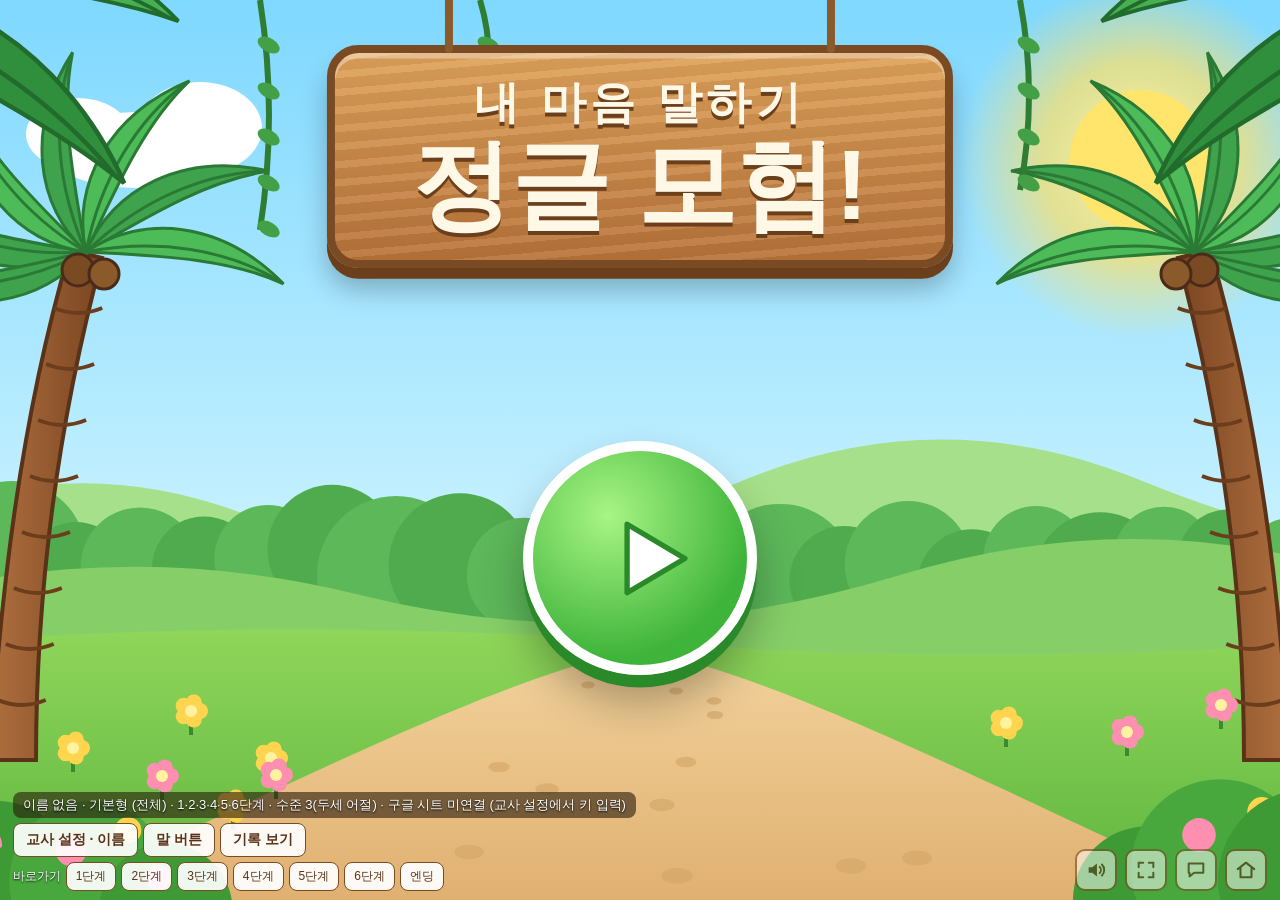
==== commit 4717edc2: "Update index.html" ====
--- a/index.html
+++ b/index.html
@@ -237,6 +237,7 @@
 .teacherLog{position:absolute;left:1vw;top:5.5vh;z-index:20;background:rgba(255,255,255,.9);border:1.5px solid #7a4a22;border-radius:10px;padding:8px 10px;font-size:12px;color:#5a3218;white-space:pre-line;max-width:38vw;line-height:1.5}
 .teacherLog button{display:block;margin-top:6px;background:#fff3d6;border:1.5px solid #7a4a22;border-radius:6px;padding:3px 8px;font-size:12px;color:#5a3218}
 .teacherLog .sync{margin-top:4px;color:#2e7d32}
+.teacherLog .sync.bad{color:#c0392b;font-weight:800}
 
 /* 해설 자막판 (위쪽) · 교사용 표시 */
 #caption{position:absolute;left:0;right:0;margin:0 auto;width:max-content;top:1.5vh;z-index:15;background:rgba(255,253,245,.95);color:var(--ink);font-size:min(4.2vh,3vw);font-weight:900;line-height:1.3;padding:1vh 2.4vw;border-radius:2.5vmin;border:.6vmin solid #b8733a;box-shadow:0 .8vmin 0 rgba(0,0,0,.15);max-width:min(56vw,calc(100vw - 340px));text-align:center;word-break:keep-all;pointer-events:none;animation:popIn .3s both}
@@ -248,6 +249,57 @@
 #tbar button{position:relative;width:42px;height:42px;border-radius:10px;background:rgba(255,255,255,.88);border:2px solid #7a4a22;overflow:hidden;display:flex;flex-direction:column;align-items:center;justify-content:center}
 #tbar svg{width:22px;height:22px;position:relative;z-index:1}
 #tbar small{position:relative;z-index:1;font-size:8px;color:#c0392b;line-height:1}
+
+/* 사회적 상황 이야기 책 */
+.book{position:absolute;inset:0;z-index:5;display:flex;align-items:center;justify-content:center}
+.bk-page{position:relative;width:min(80vw,140vh);height:min(86vh,62vw);background:#fffdf5;border:1.2vmin solid #b8733a;border-radius:4vmin;box-shadow:0 1.6vmin 0 #7a4a22,0 3vh 6vh rgba(0,0,0,.3);display:flex;flex-direction:column;overflow:hidden}
+.bk-page.turn{animation:turnIn .45s cubic-bezier(.3,1.3,.5,1)}
+@keyframes turnIn{0%{transform:translateX(4vw) rotateY(-12deg);opacity:.2}100%{transform:none;opacity:1}}
+.bk-art{position:relative;flex:1 1 auto;min-height:0;margin:2vmin 2vmin 0;border-radius:3vmin;background:linear-gradient(#c9f2ff,#eaffdc 66%,#b9e59a 66%,#a3d985);overflow:hidden}
+.bk-ch{position:absolute;bottom:3%;height:90%;aspect-ratio:200/240}
+.bk-ch.l{left:10%} .bk-ch.r{right:10%} .bk-ch.c{left:0;right:0;margin:auto}
+.bk-ch .inner svg{width:100%;height:100%}
+.bk-ic{position:absolute;left:0;right:0;margin:auto;top:6%;width:min(22vh,16vw)}
+.bk-ic.side{left:auto;right:12%;margin:0;top:10%}
+.bk-ic svg,.bk-ic img{width:100%;height:auto;display:block}
+.bk-text{flex:0 0 auto;min-height:24%;display:flex;align-items:center;justify-content:center;padding:1.4vh 9vw 3.4vh;font-size:min(5.6vh,3.8vw);font-weight:900;color:var(--ink);text-align:center;word-break:keep-all;line-height:1.3}
+.bk-page.title .bk-text{font-size:min(8vh,5.6vw);color:#b8733a}
+.bk-tag{position:absolute;top:3vmin;left:3.5vmin;font-size:12px;background:rgba(255,255,255,.9);border:1px solid #d7b88a;border-radius:8px;padding:2px 8px;color:#7a4a22;pointer-events:none}
+.bk-tag:empty{display:none}
+.bk-say{position:absolute;right:2.2vmin;bottom:2.2vmin;width:min(9vh,7vw);aspect-ratio:1;border-radius:50%;background:#4fc3f7;border:.6vmin solid #fff;box-shadow:0 .8vmin 0 #2b8fc4;display:flex;align-items:center;justify-content:center}
+.bk-say svg{width:62%}
+.bk-dots{position:absolute;left:0;right:0;bottom:1.4vh;display:flex;justify-content:center;gap:6px;pointer-events:none}
+.bk-dots i{width:1.4vmin;height:1.4vmin;border-radius:50%;background:#e3cfa8}
+.bk-dots i.on{background:#b8733a;transform:scale(1.4)}
+.bk-nav{position:absolute;top:50%;width:min(14vh,9vw);aspect-ratio:1;margin-top:calc(min(14vh,9vw) / -2);border-radius:50%;background:radial-gradient(circle at 35% 30%,#ffe082,#ffb300 70%);border:.9vmin solid #fff;box-shadow:0 1vmin 0 #c77800,0 2vh 3vh rgba(0,0,0,.25);display:flex;align-items:center;justify-content:center;z-index:6}
+.bk-nav svg{width:55%;margin-left:8%}
+.bk-prev{left:1.2vw;transform:scaleX(-1)} .bk-next{right:1.2vw}
+.book.read .bk-next{animation:pulse 1s ease-in-out infinite}
+.bk-next.go{width:auto;height:auto;aspect-ratio:auto;margin-top:0;transform:translateY(-50%);padding:1.4vh 2vw;border-radius:5vmin;gap:.6vw;background:radial-gradient(circle at 35% 30%,#a8f584,#3fb43a 70%);box-shadow:0 1vmin 0 #2a8a2a;flex-direction:column}
+.bk-next.go svg{width:min(8vh,6vw)}
+.bk-next.go span{font-size:min(2.6vh,15px);color:#fff;font-weight:900;text-shadow:0 1px 2px rgba(0,0,0,.4);white-space:nowrap}
+.book.read .bk-next.go{animation:pulseY 1s ease-in-out infinite}
+@keyframes pulseY{0%,100%{transform:translateY(-50%) scale(1)}50%{transform:translateY(-50%) scale(1.08)}}
+
+/* 상황 고르기 */
+.menu-h{position:absolute;top:3vh;left:0;right:0;margin:auto;width:max-content;padding:1.4vh 5vw;font-size:min(6vh,4.6vw);font-weight:900;z-index:4;animation:popIn .5s cubic-bezier(.3,1.5,.5,1) both}
+.mgrid{position:absolute;top:18vh;bottom:9vh;left:5vw;right:5vw;display:grid;grid-template-columns:repeat(3,1fr);grid-auto-rows:1fr;gap:2.6vmin;align-content:center;z-index:4}
+.mcard{position:relative;background:#fffdf5;border-radius:4vmin;border:1vmin solid #e7a955;box-shadow:0 1.2vmin 0 #b9772f,0 2vh 3vh rgba(0,0,0,.2);display:flex;flex-direction:column;align-items:center;justify-content:center;gap:1vh;padding:1.5vmin;min-height:0;animation:cardIn .5s cubic-bezier(.3,1.5,.5,1) both}
+.mcard.done{background:#f1ffe8;border-color:#7ed957;box-shadow:0 1.2vmin 0 #4caf50,0 2vh 3vh rgba(0,0,0,.2)}
+.mcard.picked{animation:chosen .6s cubic-bezier(.3,1.6,.5,1) both;border-color:#55c24a}
+.mc-ic{flex:1 1 0;min-height:0;width:100%;display:flex;align-items:center;justify-content:center}
+.mc-ic > svg,.mc-ic > img{height:100%;width:auto;max-width:100%;display:block}
+.mface{height:100%;aspect-ratio:200/240} .mface svg{width:100%;height:100%}
+.mc-t{font-size:min(3.6vh,2.6vw);font-weight:900;color:#5a3218;text-align:center;word-break:keep-all;line-height:1.2}
+.mc-done{position:absolute;top:-2.4vmin;right:-2.4vmin;width:min(11vh,8vw);animation:stamp .5s both}
+.mc-done svg{width:100%;height:auto;display:block}
+.mc-quick{position:absolute;left:1.6vmin;top:1.4vmin;font-size:11px;background:rgba(255,255,255,.95);border:1.5px solid #7a4a22;border-radius:8px;padding:2px 7px;color:#5a3218}
+.menu-end{position:absolute;right:3vw;top:3vh;z-index:5;display:flex;flex-direction:column;align-items:center;gap:.6vh;opacity:.55}
+.menu-end.ready{opacity:1}
+.menu-end .ab{width:min(12vh,9vw);aspect-ratio:1;border-radius:50%;background:radial-gradient(circle at 35% 30%,#fff3a0,#ffc107 70%);border:.9vmin solid #fff;box-shadow:0 1vmin 0 #c79100;display:flex;align-items:center;justify-content:center}
+.menu-end.ready .ab{animation:pulse 1.3s ease-in-out infinite}
+.menu-end .ab svg{width:64%}
+.menu-end span{font-size:min(2.6vh,15px);color:#fff;font-weight:900;text-shadow:0 1px 3px rgba(0,0,0,.7)}
 
 /* 책상 소품 (퍼즐·색칠) · 질문 카드 */
 .desk{position:absolute;left:calc(50% - min(14vh,11vw));bottom:5vh;width:min(28vh,22vw);z-index:4}
@@ -332,6 +384,8 @@
   .picks{top:36vh;gap:3vw}
   .gate-board{flex-direction:column;gap:2vh}
   .aacboard{grid-template-columns:repeat(2,1fr);grid-template-rows:repeat(4,1fr)}
+  .mgrid{grid-template-columns:repeat(2,1fr)}
+  .bk-page{width:84vw;height:72vh}
   .mrow{flex-direction:column;gap:4px}
 }
 </style>
@@ -480,6 +534,103 @@
     praise: '선생님께 잘 알렸어요!'
   },
   ending: { line: '멋지게 말했어요! 참 잘했어요!' },
+
+  /* 사회적 상황 이야기 (Carol Gray, Social Stories 10.2 기준)
+     - 제목 → 도입(누가·어디서·언제) → 본문(무엇을·어떻게·왜) → 결론(정리)
+     - 1인칭('나는')으로만 쓰고 2인칭(너·~해 봐)은 쓰지 않아요. 긍정적이고 문자 그대로 정확하게.
+     - 문장 유형: 설명·조망(다른 사람의 생각·마음)·긍정(함께 지키는 가치) = 설명문 / 코칭(내가 할 수 있는 행동, 선생님이 도와주는 방법)
+     - 설명문 수 ÷ 코칭문 수 ≥ 2  (교사 설정 화면에서 자동으로 확인해 줘요)
+     그림: l=왼쪽 c=가운데 r=오른쪽 캐릭터(hero 주인공 / friend 친구 / teacher 선생님 / pipi), i=그림 아이콘
+           캐릭터는 '누구:표정:자세' (표정 happy worried annoyed angry talk proud surprised, 자세 pose-x 팔로 X · pose-raise 손 들기) */
+  practiceLine: '이제 연습해 볼까요?',
+  menuLine: '어떤 이야기를 할까? 하나를 골라 봐!',
+  stories: {
+    1: { title: '기분이 나쁠 때', art: 'c=hero:annoyed i=loud', pages: [
+      ['설명', '나는 학교에서 친구들과 함께 지내요.', 'l=hero:happy r=pipi:happy'],
+      ['설명', '가끔 교실이 아주 시끄러워요.', 'l=hero:annoyed r=pipi:proud i=loud'],
+      ['조망', '시끄러우면 내 기분이 나빠질 수 있어요.', 'c=hero:annoyed'],
+      ['설명', '기분이 나쁘면 손이 입이나 얼굴로 가고 싶을 때가 있어요.', 'c=hero:worried i=sweatBig'],
+      ['긍정', '내 몸은 소중해요.', 'c=hero:happy i=heart'],
+      ['코칭', '기분이 나쁠 때, 나는 팔로 X를 만들 수 있어요.', 'c=hero:worried:pose-x i=cant'],
+      ['코칭', '"후~" 숨을 쉬고, "싫어요."라고 말할 수 있어요.', 'c=hero:talk:pose-x i=wind'],
+      ['조망', '내가 말로 알려 주면, 친구와 선생님이 내 마음을 알 수 있어요.', 'l=hero:talk r=teacher:happy'],
+      ['설명', '팔로 X, 숨쉬기, "싫어요." 이렇게 나는 내 몸을 지킬 수 있어요.', 'c=hero:proud:pose-x i=star']
+    ] },
+    2: { title: '먹기 싫은 음식이 있을 때', art: 'c=hero:worried i=broccoli', pages: [
+      ['설명', '점심시간에 나는 친구와 함께 밥을 먹어요.', 'l=hero:happy r=friend:happy'],
+      ['설명', '친구가 나에게 음식을 줄 때가 있어요.', 'l=hero:surprised r=friend:talk i=broccoli'],
+      ['조망', '친구는 맛있는 것을 나누고 싶어서 줘요.', 'r=friend:happy i=heart'],
+      ['조망', '그런데 나는 먹고 싶지 않을 때도 있어요.', 'c=hero:worried i=broccoli'],
+      ['긍정', '싫은 것은 싫다고 말해도 괜찮아요.', 'c=hero:happy'],
+      ['설명', '음식을 던지면 친구가 다칠 수 있어요.', 'r=friend:surprised i=burst'],
+      ['코칭', '나는 팔로 X를 만들고 "싫어요."라고 말할 수 있어요.', 'c=hero:talk:pose-x i=no'],
+      ['조망', '내가 말하면 친구는 "알았어!" 하고 내 마음을 알 수 있어요.', 'l=hero:happy r=friend:happy'],
+      ['설명', '먹기 싫을 때, 나는 말로 알릴 수 있어요.', 'c=hero:proud:pose-x i=star']
+    ] },
+    3: { title: '어렵거나 모를 때', art: 'c=hero:worried i=hard', pages: [
+      ['설명', '수업 시간에 나는 선생님과 여러 가지 활동을 해요.', 'l=hero:happy r=teacher:happy'],
+      ['설명', '가끔 퍼즐이 어렵거나, 질문의 답을 모를 때가 있어요.', 'c=hero:worried i=puzzle'],
+      ['긍정', '누구나 어려운 것이 있어요. 어른도 그래요.', 'l=hero:happy r=teacher:happy'],
+      ['조망', '어려우면 마음이 답답해서 소리가 나오려고 할 때가 있어요.', 'c=hero:annoyed i=loud'],
+      ['설명', '소리를 지르면 선생님은 무엇이 어려운지 알기 어려워요.', 'r=teacher:surprised i=qmark'],
+      ['코칭', '어려울 때 나는 손을 들고 "어려워요."라고 말할 수 있어요.', 'c=hero:talk:pose-raise i=hard'],
+      ['코칭', '답을 모를 때는 "몰라요."라고 말할 수 있어요.', 'c=hero:talk:pose-raise i=dunno'],
+      ['코칭', '선생님은 그 말을 들으면 나를 도와줄 수 있어요.', 'l=hero:happy r=teacher:talk'],
+      ['긍정', '몰라도 괜찮아요. 같이 배우면 돼요.', 'l=hero:happy r=teacher:happy i=heart'],
+      ['설명', '어려울 때 말로 알리면, 나는 선생님과 함께 할 수 있어요.', 'c=hero:proud:pose-raise i=star']
+    ] },
+    4: { title: '하기 싫은 활동이 있을 때', art: 'c=hero:worried i=paper', pages: [
+      ['설명', '학교에서는 시간마다 여러 가지 활동을 해요.', 'l=hero:happy r=teacher:happy i=paper'],
+      ['설명', '색칠하기처럼 하기 싫은 활동이 있을 때도 있어요.', 'c=hero:worried i=paper'],
+      ['조망', '오래 하면 몸과 마음이 힘들어질 수 있어요.', 'c=hero:worried i=sweatBig'],
+      ['설명', '힘들 때 소리를 지르면 친구들이 깜짝 놀라요.', 'r=pipi:surprised i=loud'],
+      ['코칭', '힘들 때 나는 손을 들고 "쉬고 싶어요."라고 말할 수 있어요.', 'c=hero:talk:pose-raise i=rest'],
+      ['코칭', '선생님은 "조금 쉬고 다시 하자."라고 말해 줄 수 있어요.', 'l=hero:happy r=teacher:talk i=rest'],
+      ['설명', '쉬는 동안 나는 "후~" 숨을 쉬어요.', 'c=hero:happy i=wind'],
+      ['설명', '조금 쉬고 나면 다시 할 수 있을 때가 많아요.', 'c=hero:happy i=paper'],
+      ['긍정', '힘들 때 말로 알리는 것은 좋은 방법이에요.', 'c=hero:proud:pose-raise i=star']
+    ] },
+    5: { title: '내 물건을 지킬 때', art: 'c=hero:happy i=tablet', pages: [
+      ['설명', '쉬는 시간에 나는 탭이나 클레이로 놀아요.', 'c=hero:happy i=tablet'],
+      ['설명', '친구가 와서 내 장난감을 가져가려고 할 때가 있어요.', 'l=hero:surprised r=friend:talk i=clay'],
+      ['조망', '친구도 그 장난감이 재미있어 보여서 그래요.', 'r=friend:happy i=tablet'],
+      ['조망', '갑자기 가져가면 내 마음이 속상할 수 있어요.', 'c=hero:worried'],
+      ['설명', '친구를 밀면 친구가 넘어져서 다칠 수 있어요.', 'r=friend:surprised i=burst'],
+      ['코칭', '나는 팔로 X를 만들고 "안 돼요."라고 말할 수 있어요.', 'c=hero:talk:pose-x i=cant'],
+      ['코칭', '다 놀고 나서 "빌려줄게요."라고 말할 수도 있어요.', 'l=hero:happy r=friend:happy i=heart'],
+      ['조망', '내가 말하면 친구는 기다려야 한다는 것을 알 수 있어요.', 'r=friend:happy'],
+      ['설명', '나는 말로 내 물건을 지킬 수 있어요.', 'c=hero:proud:pose-x i=star']
+    ] },
+    6: { title: '친구가 계속 툭툭 칠 때', art: 'l=hero:annoyed r=friend:proud', pages: [
+      ['설명', '친구들은 놀면서 장난을 칠 때가 있어요.', 'l=hero:happy r=friend:proud'],
+      ['설명', '어떤 친구는 나를 툭툭 치며 장난을 해요.', 'l=hero:annoyed r=friend:proud i=burst'],
+      ['조망', '친구는 재미있어서 그러는 것일 수 있어요.', 'r=friend:proud'],
+      ['조망', '하지만 나는 툭툭 맞는 것이 싫을 수 있어요.', 'c=hero:annoyed'],
+      ['코칭', '싫을 때 나는 팔로 X를 만들고 "하지 마세요."라고 말할 수 있어요.', 'c=hero:talk:pose-x i=stop'],
+      ['설명', '그래도 친구가 멈추지 않을 때가 있어요.', 'l=hero:worried r=friend:proud'],
+      ['설명', '꾹 참기만 하면 마음이 계속 힘들어요.', 'c=hero:worried i=rain'],
+      ['코칭', '그때 나는 선생님께 손을 들고 "도와주세요."라고 말할 수 있어요.', 'l=hero:talk:pose-raise r=teacher:happy i=help'],
+      ['코칭', '선생님은 친구가 멈추도록 도와줄 수 있어요.', 'l=friend:worried r=teacher:talk'],
+      ['긍정', '선생님께 알리는 것은 잘하는 일이에요.', 'l=hero:happy r=teacher:proud i=heart'],
+      ['설명', '말해도 멈추지 않으면, 나는 선생님께 알릴 수 있어요.', 'c=hero:proud:pose-raise i=star']
+    ] }
+  },
+  // 칭찬 이야기 — 오늘 한 상황만 골라서 엔딩 전에 읽어 줘요 (10.2 기준: 이야기의 절반 이상은 잘한 일을 칭찬)
+  applause: {
+    title: '오늘의 칭찬 이야기',
+    open: '오늘 나는 정글 친구들과 이야기를 읽고 연습했어요.',
+    lines: {
+      1: '기분이 나쁠 때, 나는 팔로 X를 만들고 "싫어요."라고 말했어요.',
+      2: '먹기 싫을 때, 나는 "싫어요."라고 말했어요.',
+      3: '어려울 때, 나는 손을 들고 "어려워요."라고 말했어요.',
+      '3q': '모를 때, 나는 손을 들고 "몰라요."라고 말했어요.',
+      4: '힘들 때, 나는 "쉬고 싶어요."라고 말했어요.',
+      5: '나는 "안 돼요."라고 말하며 내 물건을 지켰어요.',
+      6: '나는 선생님께 "도와주세요."라고 알렸어요.'
+    },
+    teacher: '선생님은 내가 말로 알려 줘서 기뻐요.',
+    close: '나는 참 멋지게 했어요!'
+  },
 
   /* 말 버튼 보드 (대체 의사소통). 그림을 바꾸려면 ASSETS.aac에 이미지 경로를 넣으세요. */
   aac: [
@@ -872,6 +1023,20 @@
   TTS.voice = ko.find(v => v.name === want) || ko.find(v => /Natural|Online|Neural/i.test(v.name)) ||
     ko.find(v => /Google/i.test(v.name)) || ko.find(v => /Yuna|SunHi|Heami|Samsung|female/i.test(v.name)) || ko[0] || null;
   TTS.count = vs.length;
+  // 역할별 기본 목소리: 자연 음성이 여러 개면 역할마다 다르게 (선생님은 남자 목소리 우선)
+  const good = ko.filter(v => /Natural|Online|Neural/i.test(v.name));
+  const pool = good.length ? good : ko;
+  const male = pool.filter(v => /InJoon|Hyunsu|BongJin|GookMin|Male|남/i.test(v.name));
+  const fem = pool.filter(v => !male.includes(v));
+  const f = i => fem[i] || fem[0] || pool[0] || null;
+  TTS.auto = { '해설': f(0), '주인공': f(1), '친구': f(2) || f(1), '선생님': male[0] || f(0), '말버튼': f(0) };
+}
+const VOICE_ROLES = ['해설', '주인공', '친구', '선생님', '말버튼'];
+function roleVoice(role) {
+  let m = {};
+  try { m = JSON.parse(localStorage.getItem('ssr.voices') || '{}'); } catch (e) {}
+  const L = TTS.list || [];
+  return L.find(v => v.name === m[role]) || (TTS.auto && TTS.auto[role]) || TTS.voice;
 }
 if (HAS_TTS) { pickVoice(); speechSynthesis.onvoiceschanged = pickVoice; }
 
@@ -942,7 +1107,8 @@
 /* 녹음 음성 파일: audio/역할/대사.mp3 → audio/대사.mp3 → 기기 음성(TTS) 순서로 찾음 */
 const AUDIO_MISS = new Set();
 let CUR_AUDIO = null;
-const cleanName = t => t.replace(/[\\/:*?"<>|#%]/g, '').replace(/\s+/g, ' ').trim();
+// 파일 이름 = 대사에서 문장부호만 뺀 것 (예: "시끄러워요. 싫어요." → 시끄러워요 싫어요.mp3)
+const cleanName = t => t.replace(/[\\/:*?"<>|#%.,!~…]/g, '').replace(/\s+/g, ' ').trim();
 const audioPath = (text, role) => `${CONFIG.audioDir}/${role ? role + '/' : ''}${cleanName(text)}.mp3`;
 function playFile(text, role) {
   if (!CONFIG.audioDir) return Promise.resolve(false);
@@ -965,7 +1131,8 @@
 function speakTTS(text, v, est) {
   return new Promise(res => {
     const u = new SpeechSynthesisUtterance(text);
-    u.lang = 'ko-KR'; if (TTS.voice) u.voice = TTS.voice;
+    const vc = roleVoice(v.role);
+    u.lang = 'ko-KR'; if (vc) u.voice = vc;
     u.rate = v.rate ?? CONFIG.tts.rate; u.pitch = v.pitch ?? CONFIG.tts.pitch; u.volume = v.volume ?? 1;
     let done = false;
     const fin = () => { if (done) return; done = true; clearTimeout(gt); res(); };
@@ -1013,12 +1180,13 @@
    상태·흐름 제어
    ===================================================================== */
 const stage = $('#stage'), overlay = $('#overlay');
-const STATE = { hero: 'mong', log: null, setup: null, plan: [], idx: 0 };
+const STATE = { hero: 'mong', log: null, setup: null, cur: 0, done: new Set() };
 const ABORT = new Error('abort');
 let RUN = 0, TIMERS = [], GATE_PICK = null;
 
 function resetLog() {
   STATE.log = { t0: Date.now(), end: null, saved: null, st: {} };
+  STATE.done = new Set(); STATE.cur = 0;
 }
 resetLog();
 
@@ -1321,12 +1489,129 @@
 async function stageStart(c, n) {
   const S = STATE.setup;
   setLabel(`${S.name || '이름 없음'} · ${T().name} · 수준 ${LV()}  |  ${n}단계 ${STAGES[n].name}`);
-  stLog(n);
-  await chapterCard(c, STATE.idx, n === 1 ? aacIcon('cant') : aacIcon(aacOf(n)));
-}
+  stLog(n); STATE.cur = n;
+  await chapterCard(c, n, n === 1 ? aacIcon('cant') : aacIcon(aacOf(n)));
+}
+// 한 상황을 마치면 상황 고르기 화면으로 돌아감
 function next() {
-  const n = STATE.plan[STATE.idx++];
-  go(n ? STAGES[n].fn : ending);
+  if (STATE.cur) STATE.done.add(STATE.cur);
+  go(menu);
+}
+
+/* =====================================================================
+   사회적 상황 이야기 책 (Carol Gray 10.2) · 상황 고르기
+   ===================================================================== */
+const ST_KIND = { '설명': 'D', '조망': 'D', '긍정': 'D', '코칭': 'C' };
+function storyRatio(pages) {
+  const d = pages.filter(p => ST_KIND[p[0]] === 'D').length, k = pages.filter(p => ST_KIND[p[0]] === 'C').length;
+  return { d, k, r: d / Math.max(1, k) };
+}
+function friendOf(n) {
+  return n === 1 ? (CONFIG.s1.friend || 'pipi') : n === 2 ? (CONFIG.s2.friend || others()[1]) : n === 5 ? others()[0] : others()[1];
+}
+function artIcon(k) {
+  if (AAC_ICON[k]) return aacIcon(k);
+  if (k === 'puzzle') return puzzleSVG(false);
+  if (k === 'paper') return paperSVG(false);
+  return ICON[k] || ITEMS[k] || '';
+}
+function pageArt(spec, n) {
+  const P = Object.fromEntries(String(spec || '').split(/\s+/).filter(Boolean).map(s => s.split('=')));
+  const who = w => w === 'hero' ? STATE.hero : w === 'teacher' ? TEACHER : w === 'friend' ? friendOf(n) : (CHARS[w] ? w : STATE.hero);
+  const ch = (v, cls) => { const [w, m = 'happy', pose = ''] = v.split(':'); return `<div class="bk-ch ${cls}"><div class="inner bob ${pose}">${charSVG(who(w), m)}</div></div>`; };
+  return (P.l ? ch(P.l, 'l') : '') + (P.c ? ch(P.c, 'c') : '') + (P.r ? ch(P.r, 'r') : '') +
+    (P.i ? `<div class="bk-ic${P.c ? ' side' : ''}">${artIcon(P.i)}</div>` : '');
+}
+/* 책 넘기기: 한 쪽에 한 문장, 읽어 준 뒤 학생이 ▶를 눌러 넘김 */
+async function storyBook(c, { n = 0, title, art, pages, last }) {
+  const all = [['제목', title, art]].concat(pages);
+  const rt = storyRatio(pages);
+  const bk = document.createElement('div'); bk.className = 'book';
+  bk.innerHTML = `<div class="bk-page"><div class="bk-art"></div><div class="bk-text"></div><div class="bk-tag"></div>
+      <button class="bk-say" data-nav="say" aria-label="다시 듣기">${ICON.speaker}</button><div class="bk-dots"></div></div>
+    <button class="bk-nav bk-prev" data-nav="prev" aria-label="앞으로">${ICON.play}</button>
+    <button class="bk-nav bk-next" data-nav="next" aria-label="다음">${ICON.play}</button>`;
+  stage.appendChild(bk);
+  const pg = bk.querySelector('.bk-page'), nx = bk.querySelector('.bk-next');
+  const nav = () => new Promise(res => {
+    const h = e => { const b = e.target.closest('[data-nav]'); if (!b) return; e.preventDefault(); bk.removeEventListener('pointerdown', h); res(b.dataset.nav); };
+    bk.addEventListener('pointerdown', h);
+  }).then(v => { c.check(); return v; });
+  let i = 0;
+  for (;;) {
+    const [kind, text, a] = all[i];
+    const lastPage = i === all.length - 1;
+    pg.classList.toggle('title', i === 0);
+    bk.querySelector('.bk-art').innerHTML = pageArt(a, n);
+    bk.querySelector('.bk-text').textContent = tpl(text);
+    bk.querySelector('.bk-tag').textContent = !CONFIG.showTeacherLabels ? '' : i === 0
+      ? `설명·조망·긍정 ${rt.d} ÷ 코칭 ${rt.k} = ${rt.r.toFixed(1)} ${rt.r >= 2 ? '✓' : '(2 이상 필요)'}`
+      : `${i === 1 ? '도입 · ' : lastPage ? '결론 · ' : ''}${kind}문`;
+    bk.querySelector('.bk-dots').innerHTML = all.map((_, j) => `<i class="${j === i ? 'on' : ''}"></i>`).join('');
+    bk.querySelector('.bk-prev').style.visibility = i ? 'visible' : 'hidden';
+    nx.classList.toggle('go', lastPage);
+    nx.innerHTML = lastPage ? `${ICON.play}<span>${last}</span>` : ICON.play;
+    retrigger(pg, 'turn'); bk.classList.remove('read');
+    c.say(tpl(text), narr({ noCap: true })).then(() => bk.classList.add('read'), () => {});
+    const a2 = await nav();
+    stopVoice(); sfx.tap();
+    if (a2 === 'prev') i = Math.max(0, i - 1);
+    else if (a2 === 'next') { if (lastPage) break; i++; }
+  }
+  bk.remove();
+}
+function storyOf(n) {
+  const fn = async c => {
+    const S = CONFIG.stories[n];
+    setLabel(`${STATE.setup.name || '이름 없음'} · 이야기 ${n} · ${S.title}`);
+    STATE.cur = n;
+    await storyBook(c, { n, title: S.title, art: S.art, pages: S.pages, last: '연습하러 가기' });
+    go(STAGES[n].fn);
+  };
+  return fn;
+}
+function menuIcon(n) { return n === 1 ? `<div class="mface">${charSVG(STATE.hero, 'annoyed')}</div>` : aacIcon(aacOf(n)); }
+async function menu(c) {
+  const S = STATE.setup;
+  setLabel(`${S.name || '이름 없음'} · 상황 고르기 · 수준 ${S.level}`);
+  const h = document.createElement('div'); h.className = 'menu-h wood'; h.textContent = '어떤 이야기를 할까?';
+  stage.appendChild(h);
+  const g = document.createElement('div'); g.className = 'mgrid';
+  g.innerHTML = S.stages.map((n, i) => `<button class="mcard${STATE.done.has(n) ? ' done' : ''}" data-n="${n}" style="animation-delay:${i * .08}s">
+      <div class="mc-ic">${menuIcon(n)}</div><div class="mc-t">${CONFIG.stories[n].title}</div>
+      ${STATE.done.has(n) ? `<div class="mc-done">${ICON.star}</div>` : ''}
+      ${CONFIG.showTeacherLabels ? `<span class="mc-quick" data-q="${n}">연습만 ▶</span>` : ''}</button>`).join('');
+  stage.appendChild(g);
+  const end = document.createElement('button'); end.className = 'menu-end';
+  end.innerHTML = `<div class="ab">${ICON.star}</div><span>오늘은 끝!</span>`;
+  if (STATE.done.size) end.classList.add('ready');
+  stage.appendChild(end);
+  sfx.pop();
+  c.say(CONFIG.menuLine, narr({ noCap: true })).catch(() => {});
+  const pick = await new Promise(res => {
+    const hnd = e => {
+      const q = e.target.closest('[data-q]'), b = e.target.closest('.mcard'), x = e.target.closest('.menu-end');
+      if (!q && !b && !x) return;
+      e.preventDefault(); stage.removeEventListener('pointerdown', hnd);
+      res(x ? { end: true } : { n: +(q ? q.dataset.q : b.dataset.n), quick: !!q });
+    };
+    stage.addEventListener('pointerdown', hnd);
+  });
+  c.check();
+  if (pick.end) { sfx.pop(); go(ending); return; }
+  const card = g.querySelector(`[data-n="${pick.n}"]`);
+  card.classList.add('picked'); sfx.correct();
+  await c.say(CONFIG.stories[pick.n].title, narr({ noCap: true }));
+  STATE.cur = pick.n;
+  go(pick.quick ? STAGES[pick.n].fn : storyOf(pick.n));
+}
+function applausePages() {
+  const done = [...STATE.done].sort((a, b) => a - b);
+  if (!done.length) return null;
+  const A = CONFIG.applause;
+  return [['설명', A.open, 'l=hero:happy r=pipi:happy']]
+    .concat(done.map(n => ['설명', A.lines[n === 3 && taskOf3() === 'question' ? '3q' : n], `c=hero:proud:${poseOf(n)} i=${n === 1 ? 'cant' : aacOf(n)}`]))
+    .concat([['조망', A.teacher, 'l=hero:happy r=teacher:proud i=heart'], ['긍정', A.close, 'c=hero:proud i=star']]);
 }
 
 /* ---------- 교사 게이트 (따라 말하기 + 반응 기록) ---------- */
@@ -1407,7 +1692,7 @@
   const d = document.createElement('div'); d.className = 'chapcard wood';
   d.innerHTML = `<div class="cc-num">${num}</div><div class="cc-icon">${icon}</div>`;
   stage.appendChild(d); sfx.whoosh();
-  await c.say(`${ORD[num - 1] || ''} 이야기`, narr());
+  await c.say(CONFIG.practiceLine, narr());
   await c.sleep(250);
   d.classList.add('out'); await c.sleep(450); d.remove();
 }
@@ -1432,14 +1717,21 @@
     <div class="tp-row"><button data-a="setup">교사 설정 · 이름</button><button data-a="aac">말 버튼</button><button data-a="rec">기록 보기</button></div>
     <div class="tp-row"><span>바로가기</span>${[1, 2, 3, 4, 5, 6].map(n => `<button data-j="${n}">${n}단계</button>`).join('')}<button data-j="0">엔딩</button></div>`;
   stage.appendChild(tp);
-  const sum = () => { tp.querySelector('.tp-sum').textContent = setupSummary(); };
+  const sum = () => {
+    tp.querySelector('.tp-sum').textContent = setupSummary();
+    flushQueue().then(left => {
+      const s = sheetCfg();
+      tp.querySelector('.tp-sum').textContent = setupSummary() + ' · ' +
+        (!s.url || !s.key ? '구글 시트 미연결 (교사 설정에서 키 입력)' : left ? `시트 전송 대기 ${left}건 · ${SHEET_ERR}` : '구글 시트 연결됨');
+    });
+  };
   sum();
   tp.addEventListener('click', e => {
     const b = e.target.closest('button'); if (!b) return;
     if (b.dataset.a === 'setup') openSetup(sum);
     else if (b.dataset.a === 'aac') go(aacBoard);
     else if (b.dataset.a === 'rec') openRecords();
-    else if (b.dataset.j) { resetLog(); const j = +b.dataset.j; STATE.plan = j ? [j] : []; STATE.idx = 0; next(); }
+    else if (b.dataset.j) { resetLog(); const j = +b.dataset.j; STATE.cur = j; go(j ? storyOf(j) : ending); }
   });
   setTimeout(() => {
     if (!c.alive() || !HAS_TTS) return;
@@ -1473,8 +1765,7 @@
   sfx.correct();
   await c.say(`나는 ${ya(CHARS[id].name)}! 같이 가자!`, voiceOf(id));
   await c.sleep(300);
-  STATE.plan = [...STATE.setup.stages]; STATE.idx = 0;
-  next();
+  go(menu);
 }
 
 /* =====================================================================
@@ -1836,6 +2127,9 @@
   return lines.join('\n');
 }
 async function ending(c) {
+  setLabel('엔딩 · 칭찬 이야기');
+  const ap = applausePages();
+  if (ap) await storyBook(c, { title: CONFIG.applause.title, art: 'c=hero:proud i=star', pages: ap, last: '칭찬 도장 받기' });
   setLabel('엔딩 · 칭찬 스탬프');
   STATE.log.end = Date.now();
   const res = saveSession();
@@ -1857,8 +2151,8 @@
     const sync = document.createElement('div'); sync.className = 'sync';
     if (sheetCfg().url) {
       sync.textContent = '구글 시트에 저장 중…';
-      flushQueue().then(left => { sync.textContent = left ? `구글 시트 저장 대기 ${left}건 (연결되면 자동 전송)` : '구글 시트에 저장했어요.'; });
-    } else sync.textContent = '구글 시트 미연결 · 이 기기에만 저장했어요.';
+      flushQueue().then(left => { sync.textContent = sheetStatus(left); sync.classList.toggle('bad', !!left); });
+    } else { sync.textContent = sheetStatus(store.get(KEY.queue, []).length); sync.classList.add('bad'); }
     const cp = document.createElement('button'); cp.textContent = '기록 복사';
     cp.addEventListener('click', () => copyText(recsTSV([res.rec]), cp));
     lg.appendChild(sync); lg.appendChild(cp); stage.appendChild(lg);
@@ -1932,24 +2226,37 @@
   if (!j.ok) throw new Error(j.error || '실패');
   return j;
 }
+// 주소·키가 아직 없어도 기록은 모아 두었다가, 연결되면 한꺼번에 보냄
 function enqueue(payload) {
-  if (!sheetCfg().url) return;
-  const q = store.get(KEY.queue, []); q.push(payload); store.set(KEY.queue, q);
+  const q = store.get(KEY.queue, []); q.push(payload);
+  while (q.length > 300) q.shift();
+  store.set(KEY.queue, q);
   flushQueue();
 }
-let FLUSHING = null;
+let FLUSHING = null, SHEET_ERR = '';
 function flushQueue() {
-  if (FLUSHING) return FLUSHING;
-  FLUSHING = (async () => {
+  if (FLUSHING) return FLUSHING.then(() => flushQueue());   // 보내는 중에 새로 쌓인 기록도 이어서 보냄
+  const p = (async () => {
     let q = store.get(KEY.queue, []);
-    while (q.length && sheetCfg().url) {
-      try { await sheetCall(Object.assign({ action: 'append' }, q[0])); } catch (e) { break; }
-      q = store.get(KEY.queue, []); q.shift(); store.set(KEY.queue, q);
+    const s = sheetCfg();
+    if (q.length && !s.url) SHEET_ERR = '웹앱 주소가 없어요';
+    else if (q.length && !s.key) SHEET_ERR = '비밀 키를 아직 넣지 않았어요';
+    else {
+      while (q.length) {
+        try { await sheetCall(Object.assign({ action: 'append' }, q[0])); SHEET_ERR = ''; }
+        catch (e) { SHEET_ERR = e.message === 'Failed to fetch' ? '인터넷 연결을 확인해 주세요' : e.message; break; }
+        q = store.get(KEY.queue, []); q.shift(); store.set(KEY.queue, q);
+      }
     }
-    FLUSHING = null;
     return store.get(KEY.queue, []).length;
   })();
-  return FLUSHING;
+  FLUSHING = p;
+  p.finally(() => { if (FLUSHING === p) FLUSHING = null; });
+  return p;
+}
+function sheetStatus(left) {
+  if (!left) return SHEET_ERR ? `구글 시트: ${SHEET_ERR}` : '구글 시트에 저장했어요.';
+  return `구글 시트로 못 보냄 (${left}건 대기): ${SHEET_ERR || '잠시 후 다시 보내요'} → 교사 설정 · 이름 → 구글 시트 연결에서 확인하면 자동으로 보내요.`;
 }
 function sheetRows(rec) {
   return rec.st.map(s => ({
@@ -1995,12 +2302,17 @@
   if (wr.length) lines.push('오답 카드 — ' + wr.join(' · '));
   if (S.stages.includes(3)) lines.push('3단계 장면 — ' + (taskOf3() === 'question' ? '어려운 질문 (몰라요)' : '어려운 과제 (어려워요)'));
   lines.push('거절(1·2·5단계, 6단계 첫 장면)은 팔로 X를 만들며 말하고, 어려움·쉬기·도움 요청(3·4·6단계)은 손을 들고 말해요.');
+  lines.push('이야기 문장 비율 (설명·조망·긍정 ÷ 코칭, 기준 2 이상) — ' + S.stages.map(n => {
+    const r = storyRatio(CONFIG.stories[n].pages); return `${n}단계 ${r.r.toFixed(1)}${r.r >= 2 ? ' ✓' : ' ⚠'}`;
+  }).join(' · '));
+  lines.push('고른 상황만 메뉴에 나오고, 학생이 하나씩 골라 “이야기 읽기 → 연습”을 해요.');
   return lines.join('\n');
 }
-function voiceOpts() {
-  const L = TTS.list || [];
-  return L.length ? L.map(v => `<option value="${esc(v.name)}"${TTS.voice === v ? ' selected' : ''}>${esc(v.name)}</option>`).join('') : '<option>한국어 음성을 찾지 못했어요</option>';
-}
+function voiceOpts(role) {
+  const L = TTS.list || [], cur = roleVoice(role);
+  return L.length ? L.map(v => `<option value="${esc(v.name)}"${cur === v ? ' selected' : ''}>${esc(v.name.replace(/^Microsoft /, '').replace(/ - Korean.*$/, ''))}</option>`).join('') : '<option>한국어 음성을 찾지 못했어요</option>';
+}
+const VOICE_SAMPLE = { '해설': '친구에게 어떻게 말할까?', '주인공': '하지 마세요!', '친구': '알았어, 미안해!', '선생님': '말해 줘서 고마워.', '말버튼': '도와주세요' };
 const modal = $('#modal');
 function closeModal() { modal.className = ''; modal.innerHTML = ''; modal.onclick = null; modal.onchange = null; }
 function openSetup(onDone, needName = false) {
@@ -2020,13 +2332,14 @@
       <h2>교사 설정</h2>
       <div class="mrow"><b>이름</b><div class="opts"><input id="mName" type="text" maxlength="20" placeholder="학생 이름" value="${esc(S.name)}">${people().map(n => `<button class="opt${n === S.name ? ' on' : ''}" data-n="${esc(n)}">${esc(n)}</button>`).join('')}</div></div>
       <div class="mrow"><b>유형</b><div class="opts">${Object.entries(CONFIG.types).map(([k, p]) => `<button class="opt${S.type === k ? ' on' : ''}" data-t="${k}">${esc(p.name)}</button>`).join('')}</div></div>
-      <div class="mrow"><b>단계</b><div class="opts">${Object.keys(STAGES).map(Number).map(n => `<button class="opt${S.stages.includes(n) ? ' on' : ''}" data-s="${n}">${n}. ${STAGES[n].name}</button>`).join('')}</div></div>
+      <div class="mrow"><b>상황 (메뉴)</b><div class="opts">${Object.keys(STAGES).map(Number).map(n => `<button class="opt${S.stages.includes(n) ? ' on' : ''}" data-s="${n}">${n}. ${CONFIG.stories[n].title}</button>`).join('')}</div></div>
       <div class="mrow"><b>표현 수준</b><div class="opts">${[1, 2, 3, 4].map(l => `<button class="opt${S.level === l ? ' on' : ''}" data-l="${l}">${l}. ${LEVEL_NAMES[l]}</button>`).join('')}</div></div>
       <div class="mnote">${esc(setupNote())}</div>
       <details${more ? ' open' : ''}><summary>구글 시트 연결 · 목소리</summary>
         <div class="mrow"><b>시트 웹앱</b><div class="opts"><input id="mUrl" type="url" placeholder="https://script.google.com/macros/s/…/exec" value="${esc(sc.url)}"></div></div>
         <div class="mrow"><b>비밀 키</b><div class="opts"><input id="mKey" type="password" placeholder="Apps Script에 적은 키" value="${esc(sc.key)}"><button class="opt" data-a="ping">연결 확인</button><span class="mstat">${esc(msg)}</span></div></div>
-        <div class="mrow"><b>목소리</b><div class="opts"><select id="mVoice">${voiceOpts()}</select><button class="opt" data-a="vtest">들어 보기</button><button class="opt" data-a="vlist">녹음 음성 파일 목록</button></div></div>
+        ${VOICE_ROLES.map(r => `<div class="mrow"><b>${r} 목소리</b><div class="opts"><select class="mVoice" data-role="${r}">${voiceOpts(r)}</select><button class="opt" data-vt="${r}">들어 보기</button></div></div>`).join('')}
+        <div class="mrow"><b></b><div class="opts"><span class="mstat">엣지에서 열면 자연스러운 음성(Natural)이 여러 개 나와요.</span><button class="opt" data-a="vlist">녹음 음성 파일 목록</button></div></div>
       </details>
       ${warn ? '<p class="mwarn">학생 이름을 먼저 적어 주세요.</p>' : ''}
       <div class="mbtns"><button class="mok">확인</button></div></div>`;
@@ -2034,7 +2347,10 @@
   draw();
   modal.className = 'show';
   modal.onchange = e => {
-    if (e.target.id === 'mVoice') { try { localStorage.setItem(KEY.voice, e.target.value); } catch (er) {} pickVoice(); }
+    const r = e.target.dataset && e.target.dataset.role;
+    if (!r) return;
+    try { const m = JSON.parse(localStorage.getItem('ssr.voices') || '{}'); m[r] = e.target.value; localStorage.setItem('ssr.voices', JSON.stringify(m)); } catch (er) {}
+    say(VOICE_SAMPLE[r], { role: r, noCap: true });
   };
   modal.onclick = e => {
     const b = e.target.closest('button'); if (!b) return;
@@ -2055,7 +2371,7 @@
         .finally(() => { if (modal.className === 'show' && $('#mUrl')) { grab(); draw(); } });
       return;
     }
-    else if (b.dataset.a === 'vtest') { say('안녕하세요. 싫어요. 선생님, 도와주세요.', narr({ noCap: true })); return; }
+    else if (b.dataset.vt) { const r = b.dataset.vt; say(VOICE_SAMPLE[r], { role: r, noCap: true, pitch: r === '선생님' ? CHARS[TEACHER].pitch : r === '해설' ? CONFIG.tts.narratorPitch : CONFIG.tts.pitch }); return; }
     else if (b.dataset.a === 'vlist') { saveSetup(); openVoiceList(() => openSetup(onDone, needName)); return; }
     else if (b.classList.contains('mok')) {
       if (needName && !S.name) { warn = true; draw(); return; }
@@ -2138,7 +2454,10 @@
   const chipLines = v => [2, 3, 4].forEach(l => chipsOf(typeof v === 'object' ? (v[l] ?? v[1]) : v, l).forEach(ch => add('주인공', ch)));
   add('해설', `${CONFIG.title.top} ${CONFIG.title.main} 같이 갈 친구를 골라 볼까?`);
   HEROES.forEach(h => add('주인공', `나는 ${ya(CHARS[h].name)}! 같이 가자!`));
-  ORD.forEach(o => add('해설', `${o} 이야기`));
+  add('해설', CONFIG.practiceLine); add('해설', CONFIG.menuLine);
+  Object.values(CONFIG.stories).forEach(s => { add('해설', s.title); s.pages.forEach(p => expand('해설', p[1])); });
+  const A = CONFIG.applause;
+  [A.title, A.open, ...Object.values(A.lines), A.teacher, A.close].forEach(t => add('해설', t));
   [CONFIG.s1, CONFIG.s2, CONFIG.s3.puzzle, CONFIG.s3.question, CONFIG.s4, CONFIG.s5, CONFIG.s6].forEach(walk);
   add('해설', CONFIG.s3.ask);
   Object.values(CONFIG.wrongs).forEach(w => add('해설', w.line));
@@ -2154,7 +2473,7 @@
   modal.innerHTML = `<div class="mpanel">
     <h2>녹음 음성 파일 목록 <small>${L.length}개</small></h2>
     <p class="mnote">클로바더빙 같은 곳에서 역할별로 목소리를 하나씩 정해(해설·주인공·친구·선생님·말버튼) 아래 대사를 만들어 mp3로 내려받으세요.
-파일 이름을 ‘파일 경로’와 똑같이 맞춰 index.html 옆 audio 폴더에 넣으면, 그 대사는 녹음 음성으로 나와요. 없는 파일은 기기 음성으로 읽어요.
+파일 이름은 대사에서 문장부호(. , ! ? ~ …)만 뺀 것이에요. ‘파일 경로’와 똑같이 맞춰 index.html 옆 audio 폴더에 넣으면, 그 대사는 녹음 음성으로 나와요. 없는 파일은 기기 음성으로 읽어요.
 역할 폴더에 없으면 audio 폴더 바로 아래(예: audio/싫어요.mp3)도 찾아봐요. 무료로 쓸 때는 각 서비스의 이용 조건(출처 표기 등)을 확인해 주세요.</p>
     <table class="rt"><tr><th>역할</th><th>대사</th><th>파일 경로</th></tr>${rows}</table>
     <div class="mbtns"><button class="mcopy">목록 복사</button><button class="mok">뒤로</button></div></div>`;
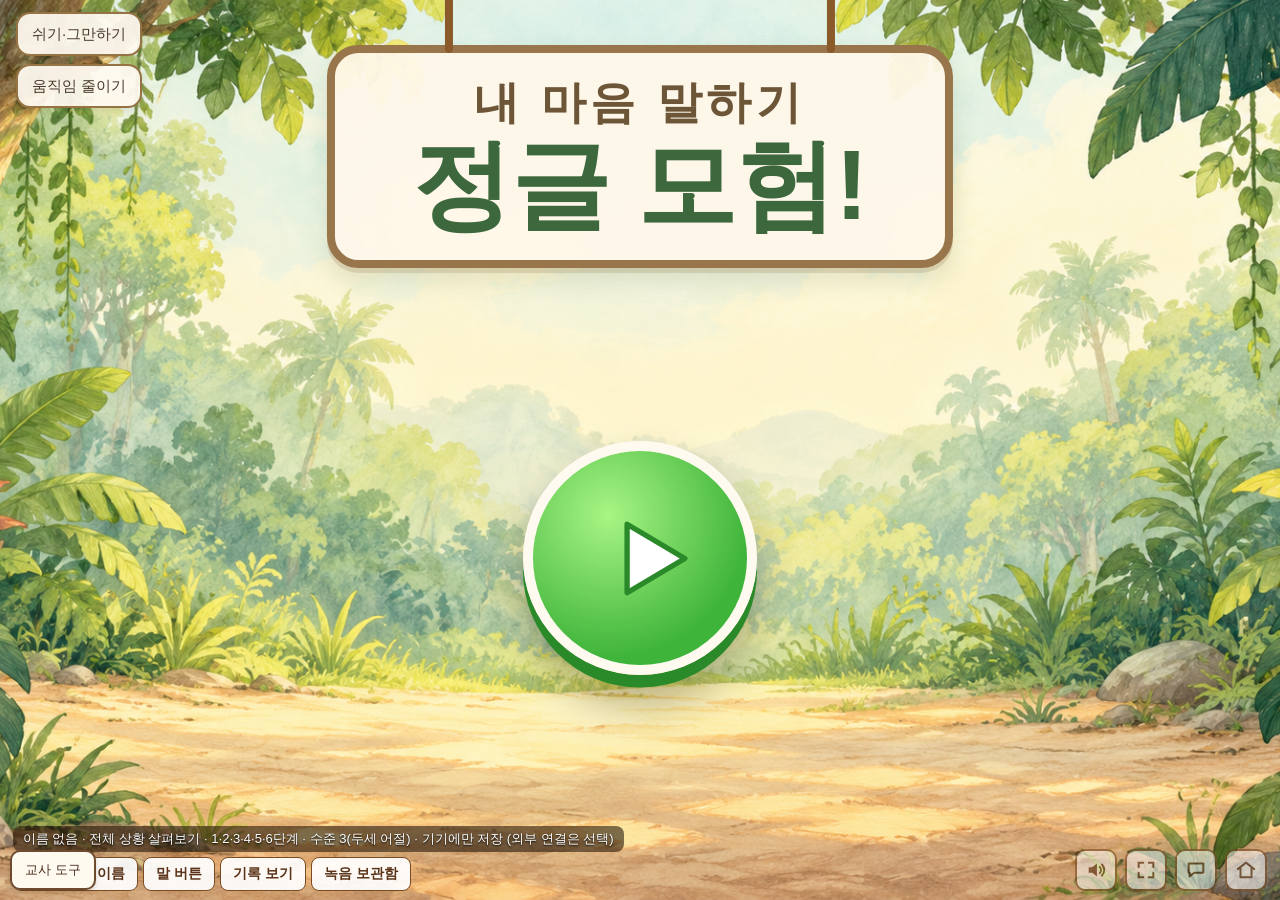
==== commit feef7cd2: "v2 업데이트: 6단계 나선형, 장면 일러스트, 연습 녹음 기능 Co-Authored-By: Claude Opus 5.5 <noreply@anthropic.com>" ====
--- a/index.html
+++ b/index.html
@@ -2,9 +2,11 @@
 <html lang="ko">
 <head>
 <meta charset="UTF-8">
-<meta name="viewport" content="width=device-width, initial-scale=1, maximum-scale=1, user-scalable=no, viewport-fit=cover">
+<meta name="viewport" content="width=device-width, initial-scale=1, viewport-fit=cover">
 <meta name="theme-color" content="#7fd8ff">
 <title>내 마음 말하기 정글 모험</title>
+<script src="listen-guard.js"></script>
+<script src="practice-recorder.js"></script>
 <style>
 :root{--ink:#4a2b1a}
 *{box-sizing:border-box;-webkit-tap-highlight-color:transparent}
@@ -17,7 +19,7 @@
 #bg svg{width:100%;height:100%;display:block}
 #bg img{width:100%;height:100%;object-fit:cover;display:block}
 #stage{z-index:2}
-#confetti{position:absolute;inset:0;z-index:6;pointer-events:none}
+#confetti{position:absolute;inset:0;z-index:12;pointer-events:none}
 #overlay{z-index:10;pointer-events:none;display:flex;align-items:center;justify-content:center;transition:background .3s}
 #overlay.show{pointer-events:auto}
 #overlay.dim{background:rgba(25,55,20,.42)}
@@ -250,6 +252,36 @@
 #tbar svg{width:22px;height:22px;position:relative;z-index:1}
 #tbar small{position:relative;z-index:1;font-size:8px;color:#c0392b;line-height:1}
 
+/* 목소리 도움말 띠 */
+.sbanner{position:fixed;left:0;right:0;top:1.2vh;margin:auto;width:min(760px,94vw);z-index:70;background:#fffaf0;border:3px solid #c0392b;border-radius:14px;padding:10px 14px;box-shadow:0 6px 18px rgba(0,0,0,.25);color:var(--ink);font-size:15px;line-height:1.45;animation:popIn .3s both}
+.sb-t{font-weight:900}
+.sb-b{display:flex;gap:8px;margin:8px 0 4px;flex-wrap:wrap}
+.sb-chrome{display:inline-block;background:#3fb43a;color:#fff;font-weight:900;text-decoration:none;border-radius:10px;padding:10px 18px;font-size:17px;box-shadow:0 4px 0 #2a8a2a}
+.sb-x{background:#fff;border:2px solid #7a4a22;border-radius:10px;padding:8px 14px;font-size:15px;color:#5a3218}
+.sb-s{font-size:12px;opacity:.8}
+
+/* 숨쉬기 안내 원 */
+.breathring{position:absolute;width:min(20vh,15vw);aspect-ratio:1;margin-left:calc(min(20vh,15vw) / -2);margin-top:calc(min(20vh,15vw) / -2);z-index:5;pointer-events:none;animation:popIn .4s both}
+.br-c{position:absolute;inset:0;border-radius:50%;background:radial-gradient(circle,rgba(255,255,255,.9),rgba(129,212,250,.75) 60%,rgba(41,182,246,.55));border:.8vmin solid #fff;box-shadow:0 0 4vmin rgba(41,182,246,.6);transform:scale(.8)}
+.breathring.in .br-c{transform:scale(1.9);transition:transform var(--in) ease-in-out}
+.breathring.out .br-c{transform:scale(.8);transition:transform var(--out) ease-in-out}
+.breathring.done{animation:popOut .4s both}
+.br-n{position:absolute;left:0;right:0;bottom:-9vh;text-align:center;font-size:min(3.4vh,2.6vw);color:#0277bd;letter-spacing:.3em;text-shadow:0 1px 0 #fff}
+.inner.breath{transition:transform 3s ease-in-out}
+.inner.breath.inhale{transform:scale(1.05,1.08)}
+.inner.breath.exhale{transform:scale(1);transition-duration:3.5s}
+
+/* 학생 이름 쓰기 */
+.title.up{opacity:0;transition:opacity .3s}
+.namebox{position:absolute;left:0;right:0;top:20vh;margin:auto;width:min(74vw,110vh);padding:3.5vh 4vw;z-index:6;display:flex;flex-direction:column;align-items:center;gap:2.6vh;animation:popIn .45s cubic-bezier(.3,1.5,.5,1) both}
+.namebox.nope{animation:nope .45s ease-in-out}
+.namebox.gone{animation:popOut .35s .6s both}
+.nb-q{font-size:min(7vh,5.4vw);font-weight:900}
+.nb-in{width:100%;font:inherit;font-size:min(11vh,8vw);font-weight:900;text-align:center;color:var(--ink);background:#fffdf5;border:1vmin solid #7a4a22;border-radius:3vmin;padding:1vh 2vw;outline:none;user-select:text;-webkit-user-select:text;text-shadow:none}
+.nb-in:focus{border-color:#ffd000;box-shadow:0 0 0 1vmin rgba(255,224,0,.5)}
+.nb-ok{width:min(18vh,14vw);aspect-ratio:1;border-radius:50%;background:radial-gradient(circle at 35% 30%,#a8f584,#3fb43a 70%);border:1vmin solid #fff;box-shadow:0 1.2vmin 0 #2a8a2a;display:flex;align-items:center;justify-content:center;animation:pulse 1.4s ease-in-out infinite}
+.nb-ok svg{width:50%;margin-left:8%}
+
 /* 사회적 상황 이야기 책 */
 .book{position:absolute;inset:0;z-index:5;display:flex;align-items:center;justify-content:center}
 .bk-page{position:relative;width:min(80vw,140vh);height:min(86vh,62vw);background:#fffdf5;border:1.2vmin solid #b8733a;border-radius:4vmin;box-shadow:0 1.6vmin 0 #7a4a22,0 3vh 6vh rgba(0,0,0,.3);display:flex;flex-direction:column;overflow:hidden}
@@ -263,7 +295,7 @@
 .bk-ic.side{left:auto;right:12%;margin:0;top:10%}
 .bk-ic svg,.bk-ic img{width:100%;height:auto;display:block}
 .bk-text{flex:0 0 auto;min-height:24%;display:flex;align-items:center;justify-content:center;padding:1.4vh 9vw 3.4vh;font-size:min(5.6vh,3.8vw);font-weight:900;color:var(--ink);text-align:center;word-break:keep-all;line-height:1.3}
-.bk-page.title .bk-text{font-size:min(8vh,5.6vw);color:#b8733a}
+.bk-page.cover .bk-text{font-size:min(8vh,5.6vw);color:#b8733a}
 .bk-tag{position:absolute;top:3vmin;left:3.5vmin;font-size:12px;background:rgba(255,255,255,.9);border:1px solid #d7b88a;border-radius:8px;padding:2px 8px;color:#7a4a22;pointer-events:none}
 .bk-tag:empty{display:none}
 .bk-say{position:absolute;right:2.2vmin;bottom:2.2vmin;width:min(9vh,7vw);aspect-ratio:1;border-radius:50%;background:#4fc3f7;border:.6vmin solid #fff;box-shadow:0 .8vmin 0 #2b8fc4;display:flex;align-items:center;justify-content:center}
@@ -275,6 +307,9 @@
 .bk-nav svg{width:55%;margin-left:8%}
 .bk-prev{left:1.2vw;transform:scaleX(-1)} .bk-next{right:1.2vw}
 .book.read .bk-next{animation:pulse 1s ease-in-out infinite}
+.bk-next.locked{filter:grayscale(1) brightness(1.05);opacity:.45}
+.bk-next.nudge{animation:nope .45s ease-in-out}
+.bk-next.go.nudge{animation:none}
 .bk-next.go{width:auto;height:auto;aspect-ratio:auto;margin-top:0;transform:translateY(-50%);padding:1.4vh 2vw;border-radius:5vmin;gap:.6vw;background:radial-gradient(circle at 35% 30%,#a8f584,#3fb43a 70%);box-shadow:0 1vmin 0 #2a8a2a;flex-direction:column}
 .bk-next.go svg{width:min(8vh,6vw)}
 .bk-next.go span{font-size:min(2.6vh,15px);color:#fff;font-weight:900;text-shadow:0 1px 2px rgba(0,0,0,.4);white-space:nowrap}
@@ -333,6 +368,12 @@
 .gate-aac{width:min(24vh,20vw);aspect-ratio:1;border-radius:50%;background:#fff;box-shadow:0 1.2vmin 0 rgba(0,0,0,.2);animation:pulse 1.2s ease-in-out infinite}
 .gate-aac svg,.gate-aac img{width:100%;height:100%;display:block}
 .gate-aac.hit{animation:hit .4s ease-out}
+.finish{display:flex;flex-direction:column;align-items:center;gap:.6vh;visibility:hidden;opacity:0;transform:scale(.5);transition:.35s cubic-bezier(.3,1.6,.5,1)}
+.gate.can-finish .finish{visibility:visible;opacity:1;transform:scale(1)}
+.finish .ab{width:min(15vh,12vw);aspect-ratio:1;border-radius:50%;background:radial-gradient(circle at 35% 30%,#fff3a0,#ffc107 70%);border:1vmin solid #fff;box-shadow:0 1.2vmin 0 #c79100;display:flex;align-items:center;justify-content:center;animation:pulse 1.2s ease-in-out infinite}
+.finish .ab svg{width:66%}
+.finish span{font-size:min(4vh,3vw);font-weight:900;color:#fff;text-shadow:0 2px 3px rgba(0,0,0,.6)}
+.finish.hit .ab{animation:hit .4s ease-out}
 .resp{position:fixed;top:1.2vh;right:1.2vw;z-index:40;display:flex;flex-direction:column;gap:5px;width:150px}
 .resp-h{font-size:11px;color:#fff;text-shadow:0 1px 2px #000;text-align:center}
 .resp button{position:relative;overflow:hidden;background:rgba(255,255,255,.95);border:2px solid #7a4a22;border-radius:10px;padding:6px 8px;font-size:13px;color:#5a3218;text-align:left}
@@ -363,6 +404,7 @@
 .mpanel details{margin-top:10px;border-top:1px dashed #d7b88a;padding-top:6px}
 .mpanel summary{cursor:pointer;font-weight:800}
 .mstat{font-size:12px;color:#2e7d32}
+.diag{white-space:pre-wrap;word-break:break-all;background:#fff;border:1px solid #e3cfa8;border-radius:10px;padding:10px 12px;font-family:inherit;font-size:14px;line-height:1.6;min-height:120px;max-height:60vh;overflow:auto;user-select:text;-webkit-user-select:text}
 .mnote{background:#fff3d6;border-radius:10px;padding:8px 12px;font-size:13px;margin:8px 0;white-space:pre-line}
 .mwarn{color:#c0392b;font-weight:800}
 .mbtns{display:flex;gap:8px;justify-content:flex-end;margin-top:12px;flex-wrap:wrap}
@@ -375,6 +417,7 @@
 .rt code{font-size:12px;word-break:break-all}
 .dots{display:inline-flex;gap:3px;vertical-align:middle;flex-wrap:wrap}
 .dot{width:14px;height:14px;border-radius:50%;display:inline-block;border:1.5px solid rgba(0,0,0,.25);vertical-align:middle}
+.dot.hint{border:3px solid #5a3218}
 .d-self{background:#43a047}.d-imit{background:#9ccc65}.d-aac{background:#42a5f5}.d-prompt{background:#ffa726}.d-none{background:#9e9e9e}.d-na{background:#fff}
 .legend{font-size:12px;display:flex;gap:10px;flex-wrap:wrap;margin:4px 0}
 
@@ -389,23 +432,26 @@
   .mrow{flex-direction:column;gap:4px}
 }
 </style>
+<link rel="stylesheet" href="learning.css">
+<link rel="stylesheet" href="education-tools.css">
+<link rel="stylesheet" href="practice-recorder.css">
 </head>
 <body>
 <div id="app">
-  <div id="bg"></div>
+  <div id="bg" aria-hidden="true"></div>
   <div id="stage"></div>
-  <canvas id="confetti"></canvas>
+  <canvas id="confetti" aria-hidden="true"></canvas>
   <div id="overlay"></div>
   <div id="chapLabel"></div>
-  <div id="caption"></div>
+  <div id="caption" role="status" aria-live="polite" aria-atomic="true"></div>
   <div id="tbar">
     <button id="bSound" title="소리: 전체 켬 → 음성만 끔 → 전체 끔"></button>
     <button id="bFull" title="전체 화면"></button>
-    <button id="bAac" title="말 버튼 (길게 누르기)"><span class="fill"></span></button>
-    <button id="bHome" title="처음으로 (길게 누르기)"><span class="fill"></span></button>
+    <button id="bAac" aria-label="말 버튼 열기" title="말 버튼 열기"><span class="fill"></span></button>
+    <button id="bHome" aria-label="처음으로 · 길게 누르거나 Enter" title="처음으로 (길게 누르기)"><span class="fill"></span></button>
   </div>
 </div>
-<div id="modal"></div>
+<div id="modal" role="dialog" aria-modal="true" aria-label="교사 설정과 기록"></div>
 
 <script>
 'use strict';
@@ -423,10 +469,11 @@
   teacherHoldMs: 600,       // 교사 버튼 길게 누르기 시간(ms). 0이면 한 번 터치
   showCaption: true,        // 화면 위쪽 해설 자막판
   showBubbleText: true,     // 캐릭터 말풍선에 대사 글자 보이기
-  showTeacherLabels: true,  // 카드의 작은 설명 글씨
+  showTeacherLabels: true,
+  allowPracticeShortcut: false, // 학생 화면에서 이야기 전체를 건너뛰지 않도록 기본 해제  // 카드의 작은 설명 글씨
   // 구글 시트 웹앱 (설치 방법: 교사용_안내.md). 여기 적어 두면 교사 설정에서 매번 넣지 않아도 됩니다.
   // key는 파일에 적지 마세요(깃허브에 올리면 누구나 볼 수 있음). 기기마다 교사 설정에서 한 번 입력하면 기억합니다.
-  sheet: { url: 'https://script.google.com/macros/s/AKfycbzYb0Y8hYNHYRrrU6VRe53ivibriY4XqI3uvAG-l9wqkIzDvc-Dwc8LitDcDMjXSRBnOg/exec', key: '' },
+  sheet: { url: '', key: '' },
   // 녹음 음성 파일 폴더 (클로바더빙 등). 파일이 없으면 기기 음성(TTS)으로 읽어 줍니다.
   audioDir: 'audio',
 
@@ -435,23 +482,23 @@
      wrong: 단계별 오답 카드 — hurt(내 몸 아프게 하기) shout(소리 지르기) hold(꾹 참기) throw(던지기) push(밀기) */
   defaultType: 'base',
   types: {
-    A: { name: 'A형 (손 깨물기·참기)', stages: [1, 2, 3, 6], level: 1, task3: 'puzzle',
+    A: { name: '버튼 중심 지원', stages: [1, 2, 3, 6], level: 1, task3: 'puzzle',
          wrong: { 2: 'hurt', 3: 'hurt', 4: 'hurt', 5: 'hold', 6: 'hold' } },
-    B: { name: 'B형 (소리·코 때리기)', stages: [1, 3, 4, 6], level: 2, task3: 'question',
+    B: { name: '짧은 표현 중심 지원', stages: [1, 3, 4, 6], level: 2, task3: 'question',
          wrong: { 2: 'shout', 3: 'shout', 4: 'hurt', 5: 'shout', 6: 'hold' } },
-    base: { name: '기본형 (전체)', stages: [1, 2, 3, 4, 5, 6], level: 3, task3: 'puzzle', wrong: {} }
+    base: { name: '전체 상황 살펴보기', stages: [1, 2, 3, 4, 5, 6], level: 3, task3: 'puzzle', wrong: {} }
   },
   wrongDefault: { 2: 'throw', 3: 'hold', 4: 'shout', 5: 'push', 6: 'hold' },
   wrongs: {
-    hurt:  { label: '(내 몸 아프게 하기)', line: '그러면 내 몸이 아파요. 내 몸은 소중해요. 팔로 X를 만들고 말해 볼까?' },
-    shout: { label: '(소리 지르기)', line: '소리를 지르면 모두 깜짝 놀라요. 말로 해 볼까?' },
-    hold:  { label: '(꾹 참기)', line: '꾹 참으면 마음이 계속 힘들어요. 말로 알려 볼까?' },
-    throw: { label: '(던지기)', line: '던지면 친구가 다쳐요. 말로 해 볼까?' },
-    push:  { label: '(밀기)', line: '밀면 친구가 넘어져요. 말로 해 볼까?' }
+    hurt:  { label: '(내 몸 아프게 하기)', line: '내 몸은 소중해요. 말이나 몸짓, 버튼으로 불편함을 알려도 괜찮아요.' },
+    shout: { label: '(소리 지르기)', line: '많이 힘들 수 있어요. 말이나 몸짓, 버튼으로 도움을 요청할 수 있어요.' },
+    hold:  { label: '(꾹 참기)', line: '도움이 필요할 수 있어요. 말이나 몸짓, 버튼 중 편한 방법을 골라요.' },
+    throw: { label: '(던지기)', line: '물건은 안전하게 내려놓아요. 말이나 몸짓, 버튼으로 싫다고 알려도 괜찮아요.' },
+    push:  { label: '(밀기)', line: '안전한 거리를 두고, 말이나 몸짓, 버튼으로 싫다고 알릴 수 있어요.' }
   },
   gateNote: {
-    x:     { 1: '팔로 X를 만들거나 버튼을 눌러 볼까요?', n: '우리 친구도 팔로 X를 만들고 함께 말해 볼까요?' },
-    raise: { 1: '손을 들거나 버튼을 눌러 볼까요?',       n: '우리 친구도 손을 들고 함께 말해 볼까요?' }
+    x:     { 1: '팔로 X를 만들거나 버튼을 눌러 볼까요?', n: '말이나 몸짓, 버튼 중 편한 방법으로 알려도 괜찮아요. 보기만 해도 돼요.' },
+    raise: { 1: '손을 들거나 버튼을 눌러 볼까요?',       n: '말이나 몸짓, 버튼 중 편한 방법으로 알려도 괜찮아요. 보기만 해도 돼요.' }
   },
 
   /* 단계별 대사. say는 표현 수준별 문장 — 1: 동작·버튼  2: 한 단어  3: 두세 어절  4: 이유·대안
@@ -461,17 +508,15 @@
     intro: '친구가 아주 큰 소리로 노래해요.',
     friendLine: '랄랄라~ 랄랄라~!',
     heroFeel: '으, 너무 시끄러워! 기분이 나빠!',
-    faceQ: '{name} 기분이 어때 보여? 얼굴을 눌러 봐!',
-    faceWrong: '웃는 얼굴일까? 시끄러우면 기분이 나빠요. 다시 볼까?',
-    xQ: '기분이 나쁠 때는 먼저 팔로 X를 만들어요. X 버튼을 눌러 봐!',
-    xDone: '팔로 X! 내 몸을 지켜요.',
-    breaths: 3,
-    breathQ: '이제 후~ 숨을 쉬어요. 바람 버튼을 세 번 눌러 봐!',
-    breath: '후~',
+    faceQ: '이 장면에서 주인공은 불편하다고 말했어요. 어떤 얼굴일까요?',
+    faceWrong: '이 이야기의 주인공은 불편하다고 말했어요. 사람마다 느끼는 기분은 다를 수 있어요.',
+    xQ: '불편함을 알리는 방법을 살펴봐요. 팔로 X는 한 가지 예시예요. 그림을 눌러 볼까요?',
+    xDone: '말이나 몸짓, 버튼 중 내게 편한 방법으로 알릴 수 있어요.',
+    breathQ: '이제 숨을 쉬어 볼까? 바람 버튼을 눌러 봐!',
     calmDone: '마음이 조금 편해졌어요. 이제 말로 알려 줘요.',
-    say: { 1: '싫어요', 2: '싫어요.', 3: '시끄러워요. 싫어요.', 4: '너무 시끄러워요. 작게 해 주세요.' },
+    say: { 1: '싫어요', 2: '싫어요.', 3: '시끄러워요. 싫어요.', 4: '작게 해 주세요.' },
     friendOk: '아, 시끄러웠구나! 작게 할게.',
-    praise: '팔로 X를 만들고, 숨 쉬고, 말로 알렸어요!'
+    praise: '내 마음을 알리는 방법을 골랐어요!'
   },
   s2: {
     friend: null,           // null이면 주인공이 아닌 친구가 자동으로 나와요
@@ -479,7 +524,7 @@
     friendLine: '브로콜리 먹어 봐! 맛있어!',
     heroLine: '나는 이거 먹기 싫어!',
     question: '친구에게 어떻게 말할까?',
-    say: { 1: '싫어요', 2: '싫어요.', 3: '브로콜리 싫어요.', 4: '배불러요. 안 먹을래요.' },
+    say: { 1: '싫어요', 2: '싫어요.', 3: '브로콜리 싫어요.', 4: '먹고 싶지 않아요. 안 먹을래요.' },
     friendOk: { 1: '알았어!', 2: '알았어!', 3: '알았어!', 4: '알았어! 다음에 먹자!' },
     praise: '싫은 것을 말로 알렸어요!'
   },
@@ -489,14 +534,14 @@
     puzzle: {
       teacherLine: '이 퍼즐을 맞춰 볼까?',
       heroLine: '어, 안 들어가… 너무 어려워!',
-      say: { 1: '어려워요', 2: '어려워요.', 3: '어려워요. 도와주세요.', 4: '이거 어려워요. 같이 해 주세요.' },
+      say: { 1: '어려워요', 2: '어려워요.', 3: '어려워요. 도와주세요.', 4: '도와주세요.' },
       teacherOk: '알려 줘서 고마워! 같이 해 보자.',
       praise: '어려울 때 말로 알렸어요!'
     },
     question: {
       teacherLine: '이건 이름이 뭘까?',
       heroLine: '음… 모르겠어…',
-      say: { 1: '몰라요', 2: '몰라요.', 3: '잘 몰라요. 알려 주세요.', 4: '잘 모르겠어요. 다시 알려 주세요.' },
+      say: { 1: '몰라요', 2: '몰라요.', 3: '몰라요. 알려 주세요.', 4: '다시 알려 주세요.' },
       teacherOk: '괜찮아! 몰라도 돼요. 말해 줘서 고마워.',
       answer: '이건 파인애플이에요!',
       repeat: '파인애플!',
@@ -507,19 +552,19 @@
     teacherLine: '이제 색칠하기 시간이에요!',
     heroLine: '으… 하기 싫어. 힘들어…',
     question: '어떻게 말할까?',
-    say: { 1: '쉬고 싶어요', 2: '쉬고 싶어요.', 3: '조금 쉬고 싶어요.', 4: '조금 쉬고 다시 할게요.' },
-    teacherOk: '말해 줘서 고마워. 조금 쉬고 하자!',
-    restSec: 6,
-    restLine: '쉬는 시간이에요. 후~ 편하게 쉬어요.',
+    say: { 1: '쉬고 싶어요', 2: '쉬고 싶어요.', 3: '조금 쉬고 싶어요.', 4: '지금은 쉬고 싶어요.' },
+    teacherOk: '알려 줘서 고마워. 편하게 쉬어도 돼. 준비되면 다음을 같이 정하자.',
+    restSec: 16,            // 쉬는 시간 (숨쉬기 안내 2번이 들어가요)
+    restLine: '쉬는 시간이에요. 편한 자세로 쉬어요. 숨쉬기는 하고 싶을 때만 해요.',
     thenLine: '이제 조금만 해 볼까? 별을 눌러 색칠해 봐!',
-    praise: '쉬고 나서 다시 했어요!'
+    praise: '내게 필요한 휴식과 도움을 살펴봤어요.'
   },
   s5: {
     heroLine: '나는 탭이랑 클레이가 좋아!',
     friendLine: '나 줘! 나 줘!',
     question: '내 탭이랑 클레이를 뺏으려고 해! 어떻게 말할까?',
-    say: { 1: '안 돼요', 2: '안 돼요.', 3: '내 거예요. 안 돼요.', 4: '내 거예요. 다 하고 빌려줄게요.' },
-    friendSorry: { 1: '앗, 미안해!', 2: '앗, 미안해!', 3: '앗, 미안해!', 4: '알았어, 기다릴게!' },
+    say: { 1: '안 돼요', 2: '안 돼요.', 3: '내 거예요. 안 돼요.', 4: '지금 쓰고 있어요. 주고 싶지 않아요.' },
+    friendSorry: { 1: '앗, 미안해!', 2: '앗, 미안해!', 3: '앗, 미안해!', 4: '알았어. 가져가지 않을게.' },
     praise: '내 물건을 잘 지켰어요!'
   },
   s6: {
@@ -528,20 +573,34 @@
     stopWord: '하지 마세요!',
     friendAgain: '헤헤, 또 해야지!',
     question: '말해도 계속해요. 어떻게 할까?',
-    say: { 1: '도와주세요', 2: '도와주세요.', 3: '선생님, 도와주세요.', 4: '선생님, 친구가 자꾸 쳐요. 도와주세요.' },
+    say: { 1: '도와주세요', 2: '도와주세요.', 3: '선생님, 도와주세요.', 4: '친구가 쳐요. 도와주세요.' },
     teacherLine: '말해 줘서 고마워. 친구가 싫다고 했어요. 이제 멈춰요.',
     friendSorry: '미안해, 이제 안 할게!',
     praise: '선생님께 잘 알렸어요!'
   },
   ending: { line: '멋지게 말했어요! 참 잘했어요!' },
 
-  /* 사회적 상황 이야기 (Carol Gray, Social Stories 10.2 기준)
+  /* 사회적 상황 이야기 (사회적 상황이야기 초안 — 학습자와 함께 검토)
      - 제목 → 도입(누가·어디서·언제) → 본문(무엇을·어떻게·왜) → 결론(정리)
      - 1인칭('나는')으로만 쓰고 2인칭(너·~해 봐)은 쓰지 않아요. 긍정적이고 문자 그대로 정확하게.
      - 문장 유형: 설명·조망(다른 사람의 생각·마음)·긍정(함께 지키는 가치) = 설명문 / 코칭(내가 할 수 있는 행동, 선생님이 도와주는 방법)
      - 설명문 수 ÷ 코칭문 수 ≥ 2  (교사 설정 화면에서 자동으로 확인해 줘요)
      그림: l=왼쪽 c=가운데 r=오른쪽 캐릭터(hero 주인공 / friend 친구 / teacher 선생님 / pipi), i=그림 아이콘
            캐릭터는 '누구:표정:자세' (표정 happy worried annoyed angry talk proud surprised, 자세 pose-x 팔로 X · pose-raise 손 들기) */
+  nameAsk: '어떤 이름으로 불러 줄까? 별명도 좋아!',
+  nameHello: '{name:아/야}, 반가워!',
+  pickLine: '같이 갈 친구를 골라 볼까? 고른 친구가 내 이름으로 함께해요.',
+  heroHello: '나는 {name:이야/야}! 같이 가자!',
+  // 숨쉬기 안내 (1단계 바람 버튼, 4단계 쉬는 시간)
+  breath: {
+    cycles: 3, restCycles: 2, inSec: 3, outSec: 3.5,
+    close: '편한 자세로 있어요. 눈은 뜨고 있어도 괜찮아요.',
+    inhale: '코로 숨을 들이마셔요~',
+    exhale: '입으로 후~',
+    open: '지금 내 몸이 어떤지 살펴봐요.'
+  },
+  pageMinMs: 1500,
+  finishDelayMs: 600,       // 따라 말하기를 다 들려준 뒤 마치기 버튼이 나타나기까지(ms)          // 이야기 책: 한 쪽을 다 읽은 뒤에도 최소 이만큼(ms) 지나야 ▶가 열려요
   practiceLine: '이제 연습해 볼까요?',
   menuLine: '어떤 이야기를 할까? 하나를 골라 봐!',
   stories: {
@@ -549,21 +608,21 @@
       ['설명', '나는 학교에서 친구들과 함께 지내요.', 'l=hero:happy r=pipi:happy'],
       ['설명', '가끔 교실이 아주 시끄러워요.', 'l=hero:annoyed r=pipi:proud i=loud'],
       ['조망', '시끄러우면 내 기분이 나빠질 수 있어요.', 'c=hero:annoyed'],
-      ['설명', '기분이 나쁘면 손이 입이나 얼굴로 가고 싶을 때가 있어요.', 'c=hero:worried i=sweatBig'],
+      ['설명', '시끄러우면 귀가 아프거나 쉬고 싶을 수 있어요.', 'c=hero:worried i=sweatBig'],
       ['긍정', '내 몸은 소중해요.', 'c=hero:happy i=heart'],
-      ['코칭', '기분이 나쁠 때, 나는 팔로 X를 만들 수 있어요.', 'c=hero:worried:pose-x i=cant'],
-      ['코칭', '"후~" 숨을 쉬고, "싫어요."라고 말할 수 있어요.', 'c=hero:talk:pose-x i=wind'],
+      ['코칭', '나는 말이나 몸짓, 버튼으로 불편함을 알릴 수 있어요.', 'c=hero:worried:pose-x i=cant'],
+      ['코칭', '내가 원하면 편하게 숨을 쉬거나 조용한 곳에서 쉴 수 있어요.', 'c=hero:talk:pose-x i=wind'],
       ['조망', '내가 말로 알려 주면, 친구와 선생님이 내 마음을 알 수 있어요.', 'l=hero:talk r=teacher:happy'],
-      ['설명', '팔로 X, 숨쉬기, "싫어요." 이렇게 나는 내 몸을 지킬 수 있어요.', 'c=hero:proud:pose-x i=star']
+      ['설명', '말과 몸짓, 버튼은 모두 내 몸과 마음을 지키는 방법이에요.', 'c=hero:proud:pose-x i=star']
     ] },
     2: { title: '먹기 싫은 음식이 있을 때', art: 'c=hero:worried i=broccoli', pages: [
       ['설명', '점심시간에 나는 친구와 함께 밥을 먹어요.', 'l=hero:happy r=friend:happy'],
       ['설명', '친구가 나에게 음식을 줄 때가 있어요.', 'l=hero:surprised r=friend:talk i=broccoli'],
-      ['조망', '친구는 맛있는 것을 나누고 싶어서 줘요.', 'r=friend:happy i=heart'],
+      ['조망', '친구는 나누고 싶을 수도 있지만, 이유는 물어봐야 알 수 있어요.', 'r=friend:happy i=heart'],
       ['조망', '그런데 나는 먹고 싶지 않을 때도 있어요.', 'c=hero:worried i=broccoli'],
       ['긍정', '싫은 것은 싫다고 말해도 괜찮아요.', 'c=hero:happy'],
       ['설명', '음식을 던지면 친구가 다칠 수 있어요.', 'r=friend:surprised i=burst'],
-      ['코칭', '나는 팔로 X를 만들고 "싫어요."라고 말할 수 있어요.', 'c=hero:talk:pose-x i=no'],
+      ['코칭', '나는 말이나 몸짓, 버튼으로 "싫어요."라고 알릴 수 있어요.', 'c=hero:talk:pose-x i=no'],
       ['조망', '내가 말하면 친구는 "알았어!" 하고 내 마음을 알 수 있어요.', 'l=hero:happy r=friend:happy'],
       ['설명', '먹기 싫을 때, 나는 말로 알릴 수 있어요.', 'c=hero:proud:pose-x i=star']
     ] },
@@ -572,8 +631,8 @@
       ['설명', '가끔 퍼즐이 어렵거나, 질문의 답을 모를 때가 있어요.', 'c=hero:worried i=puzzle'],
       ['긍정', '누구나 어려운 것이 있어요. 어른도 그래요.', 'l=hero:happy r=teacher:happy'],
       ['조망', '어려우면 마음이 답답해서 소리가 나오려고 할 때가 있어요.', 'c=hero:annoyed i=loud'],
-      ['설명', '소리를 지르면 선생님은 무엇이 어려운지 알기 어려워요.', 'r=teacher:surprised i=qmark'],
-      ['코칭', '어려울 때 나는 손을 들고 "어려워요."라고 말할 수 있어요.', 'c=hero:talk:pose-raise i=hard'],
+      ['설명', '선생님은 내가 힘든 모습을 보이면 어떤 도움이 필요한지 함께 살펴봐요.', 'r=teacher:surprised i=qmark'],
+      ['코칭', '어려울 때 나는 말이나 몸짓, 버튼으로 도움을 요청할 수 있어요.', 'c=hero:talk:pose-raise i=hard'],
       ['코칭', '답을 모를 때는 "몰라요."라고 말할 수 있어요.', 'c=hero:talk:pose-raise i=dunno'],
       ['코칭', '선생님은 그 말을 들으면 나를 도와줄 수 있어요.', 'l=hero:happy r=teacher:talk'],
       ['긍정', '몰라도 괜찮아요. 같이 배우면 돼요.', 'l=hero:happy r=teacher:happy i=heart'],
@@ -583,53 +642,53 @@
       ['설명', '학교에서는 시간마다 여러 가지 활동을 해요.', 'l=hero:happy r=teacher:happy i=paper'],
       ['설명', '색칠하기처럼 하기 싫은 활동이 있을 때도 있어요.', 'c=hero:worried i=paper'],
       ['조망', '오래 하면 몸과 마음이 힘들어질 수 있어요.', 'c=hero:worried i=sweatBig'],
-      ['설명', '힘들 때 소리를 지르면 친구들이 깜짝 놀라요.', 'r=pipi:surprised i=loud'],
-      ['코칭', '힘들 때 나는 손을 들고 "쉬고 싶어요."라고 말할 수 있어요.', 'c=hero:talk:pose-raise i=rest'],
-      ['코칭', '선생님은 "조금 쉬고 다시 하자."라고 말해 줄 수 있어요.', 'l=hero:happy r=teacher:talk i=rest'],
-      ['설명', '쉬는 동안 나는 "후~" 숨을 쉬어요.', 'c=hero:happy i=wind'],
-      ['설명', '조금 쉬고 나면 다시 할 수 있을 때가 많아요.', 'c=hero:happy i=paper'],
+      ['설명', '어른은 내가 힘든 이유와 필요한 도움을 함께 살펴봐요.', 'r=pipi:surprised i=loud'],
+      ['코칭', '힘들 때 나는 편한 방법으로 "쉬고 싶어요."라고 알릴 수 있어요.', 'c=hero:talk:pose-raise i=rest'],
+      ['설명', '선생님은 내 휴식 요청을 듣고 쉴 곳을 마련해 줘요.', 'l=hero:happy r=teacher:talk i=rest'],
+      ['설명', '쉬는 방법은 사람마다 달라요. 조용히 있어도 괜찮아요.', 'c=hero:happy i=wind'],
+      ['설명', '쉰 뒤에는 더 쉬기, 도움받기, 다시 하기, 마치기 중에서 함께 정해요.', 'c=hero:happy i=paper'],
       ['긍정', '힘들 때 말로 알리는 것은 좋은 방법이에요.', 'c=hero:proud:pose-raise i=star']
     ] },
     5: { title: '내 물건을 지킬 때', art: 'c=hero:happy i=tablet', pages: [
       ['설명', '쉬는 시간에 나는 탭이나 클레이로 놀아요.', 'c=hero:happy i=tablet'],
       ['설명', '친구가 와서 내 장난감을 가져가려고 할 때가 있어요.', 'l=hero:surprised r=friend:talk i=clay'],
-      ['조망', '친구도 그 장난감이 재미있어 보여서 그래요.', 'r=friend:happy i=tablet'],
+      ['설명', '내 물건을 가져가려면 먼저 나에게 물어봐야 해요.', 'r=friend:happy i=tablet'],
       ['조망', '갑자기 가져가면 내 마음이 속상할 수 있어요.', 'c=hero:worried'],
       ['설명', '친구를 밀면 친구가 넘어져서 다칠 수 있어요.', 'r=friend:surprised i=burst'],
-      ['코칭', '나는 팔로 X를 만들고 "안 돼요."라고 말할 수 있어요.', 'c=hero:talk:pose-x i=cant'],
-      ['코칭', '다 놀고 나서 "빌려줄게요."라고 말할 수도 있어요.', 'l=hero:happy r=friend:happy i=heart'],
+      ['코칭', '나는 말이나 몸짓, 버튼으로 "안 돼요."라고 알릴 수 있어요.', 'c=hero:talk:pose-x i=cant'],
+      ['긍정', '나는 내 물건을 나눌지 스스로 정해도 괜찮아요.', 'l=hero:happy r=friend:happy i=heart'],
       ['조망', '내가 말하면 친구는 기다려야 한다는 것을 알 수 있어요.', 'r=friend:happy'],
       ['설명', '나는 말로 내 물건을 지킬 수 있어요.', 'c=hero:proud:pose-x i=star']
     ] },
     6: { title: '친구가 계속 툭툭 칠 때', art: 'l=hero:annoyed r=friend:proud', pages: [
-      ['설명', '친구들은 놀면서 장난을 칠 때가 있어요.', 'l=hero:happy r=friend:proud'],
+      ['설명', '학교에서는 다른 사람과 가까이 있을 때가 있어요.', 'l=hero:happy r=friend:proud'],
       ['설명', '어떤 친구는 나를 툭툭 치며 장난을 해요.', 'l=hero:annoyed r=friend:proud i=burst'],
-      ['조망', '친구는 재미있어서 그러는 것일 수 있어요.', 'r=friend:proud'],
+      ['긍정', '원하지 않는 몸의 접촉은 멈춰야 해요.', 'r=friend:proud'],
       ['조망', '하지만 나는 툭툭 맞는 것이 싫을 수 있어요.', 'c=hero:annoyed'],
       ['코칭', '싫을 때 나는 팔로 X를 만들고 "하지 마세요."라고 말할 수 있어요.', 'c=hero:talk:pose-x i=stop'],
       ['설명', '그래도 친구가 멈추지 않을 때가 있어요.', 'l=hero:worried r=friend:proud'],
-      ['설명', '꾹 참기만 하면 마음이 계속 힘들어요.', 'c=hero:worried i=rain'],
+      ['긍정', '나는 먼저 거절하지 않아도 바로 안전한 곳으로 가거나 어른에게 알려도 돼요.', 'c=hero:worried i=rain'],
       ['코칭', '그때 나는 선생님께 손을 들고 "도와주세요."라고 말할 수 있어요.', 'l=hero:talk:pose-raise r=teacher:happy i=help'],
       ['코칭', '선생님은 친구가 멈추도록 도와줄 수 있어요.', 'l=friend:worried r=teacher:talk'],
       ['긍정', '선생님께 알리는 것은 잘하는 일이에요.', 'l=hero:happy r=teacher:proud i=heart'],
       ['설명', '말해도 멈추지 않으면, 나는 선생님께 알릴 수 있어요.', 'c=hero:proud:pose-raise i=star']
     ] }
   },
-  // 칭찬 이야기 — 오늘 한 상황만 골라서 엔딩 전에 읽어 줘요 (10.2 기준: 이야기의 절반 이상은 잘한 일을 칭찬)
+  // 칭찬 이야기 — 오늘 한 상황만 골라서 엔딩 전에 읽어 줘요 (앱에서 함께 살펴본 내용만 확인하며 실제 표현은 추정하지 않음)
   applause: {
-    title: '오늘의 칭찬 이야기',
-    open: '오늘 나는 정글 친구들과 이야기를 읽고 연습했어요.',
+    title: '오늘 함께 알아본 이야기',
+    open: '오늘 나는 내 마음을 알리는 방법을 함께 알아봤어요.',
     lines: {
-      1: '기분이 나쁠 때, 나는 팔로 X를 만들고 "싫어요."라고 말했어요.',
-      2: '먹기 싫을 때, 나는 "싫어요."라고 말했어요.',
-      3: '어려울 때, 나는 손을 들고 "어려워요."라고 말했어요.',
-      '3q': '모를 때, 나는 손을 들고 "몰라요."라고 말했어요.',
-      4: '힘들 때, 나는 "쉬고 싶어요."라고 말했어요.',
-      5: '나는 "안 돼요."라고 말하며 내 물건을 지켰어요.',
-      6: '나는 선생님께 "도와주세요."라고 알렸어요.'
+      1: '시끄러울 때 불편함을 알리는 방법을 알아봤어요.',
+      2: '먹기 싫을 때 거절하는 방법을 알아봤어요.',
+      3: '어려울 때 도움을 요청하는 방법을 알아봤어요.',
+      '3q': '모를 때 도움을 요청하는 방법을 알아봤어요.',
+      4: '쉬고 싶을 때 필요한 도움을 알아봤어요.',
+      5: '내 물건을 지키는 방법을 알아봤어요.',
+      6: '안전한 곳으로 가고 어른에게 알리는 방법을 알아봤어요.'
     },
-    teacher: '선생님은 내가 말로 알려 줘서 기뻐요.',
-    close: '나는 참 멋지게 했어요!'
+    teacher: '말과 몸짓, 버튼은 모두 내 마음을 알리는 방법이에요.',
+    close: '내 마음과 내 선택은 소중해요.'
   },
 
   /* 말 버튼 보드 (대체 의사소통). 그림을 바꾸려면 ASSETS.aac에 이미지 경로를 넣으세요. */
@@ -649,7 +708,7 @@
   characters: { mong: null, ruru: null, boogi: null, pipi: null, owl: null },
   items: { ch1Item: null, tablet: null, clay: null },
   aac: {},   // 예) { no: 'img/싫어요.png', help: 'img/도와주세요.png' }
-  background: null
+  background: 'images/jungle-background.png'
 };
 
 /* 캐릭터 이름·목소리 (이름을 바꾸면 TTS 대사에도 반영됩니다) */
@@ -752,6 +811,9 @@
   if (m === 'proud') {
     return [-1, 1].map(s => { const cx = 100 + s * dx; return `<path d="M${cx - 12} ${y + 4} Q ${cx} ${y - 10} ${cx + 12} ${y + 4}" ${STK}/>`; }).join('');
   }
+  if (m === 'calm' || m === 'blow') {   // 눈 감고 숨쉬기: 아래로 둥근 감은 눈 + 속눈썹
+    return [-1, 1].map(s => { const cx = 100 + s * dx; return `<path d="M${cx - 12} ${y} Q ${cx} ${y + 10} ${cx + 12} ${y}" ${STK}/><path d="M${cx - 9} ${y + 5} l-4 5 M${cx + 9} ${y + 5} l4 5" stroke="${INK}" stroke-width="3" stroke-linecap="round"/>`; }).join('');
+  }
   const r = m === 'surprised' ? 16 : 13, ry = r + 3, pr = m === 'surprised' ? 6 : 8;
   return [-1, 1].map(s => {
     const cx = 100 + s * dx;
@@ -785,6 +847,8 @@
 function mouth(m, y = 124) {
   const c = 100;
   switch (m) {
+    case 'blow':   // 입으로 후~
+      return `<ellipse cx="${c}" cy="${y + 6}" rx="6" ry="7" fill="#8a2f2f" ${OL}/>`;
     case 'proud': case 'talk':
       return `<path d="M${c - 17} ${y - 3} Q ${c} ${y + 28} ${c + 17} ${y - 3} Z" fill="#8a2f2f" ${OL}/><path d="M${c - 8} ${y + 12} Q ${c} ${y + 6} ${c + 8} ${y + 12} Q ${c} ${y + 20} ${c - 8} ${y + 12} Z" fill="#ff8f8f"/>`;
     case 'worried':
@@ -912,10 +976,11 @@
   }
 };
 function charSVG(id, mood = 'happy') {
-  const a = ASSETS.characters && ASSETS.characters[id];
-  if (a) {
-    const src = a[mood] || a.default;
-    if (src) return `<img src="${src}" alt="" draggable="false" class="char-img">`;
+  const main = HEROES.includes(id), support = ['pipi','owl'].includes(id);
+  if (main || support) {
+    const pose = main ? (['worried','annoyed','angry','sad'].includes(mood) ? 'worried' : 'neutral') : (['talk','proud'].includes(mood) ? 'talk' : 'neutral');
+    const root = 'images/characters/' + id + '-';
+    return '<span class="character-art animal-' + id + '"><img class="character-default" src="' + root + pose + '.png" alt="" draggable="false">' + (main ? '<img class="character-cross" src="' + root + 'cross.png" alt="" draggable="false"><img class="character-raise" src="' + root + 'raise.png" alt="" draggable="false">' : '') + '</span>';
   }
   return DRAW[id](mood);
 }
@@ -1012,10 +1077,14 @@
 const TTS = { voice: null };
 let CURRENT_U = null;
 
+const IS_SAMSUNG = /SamsungBrowser/i.test(navigator.userAgent);
+const IS_ANDROID = /Android/i.test(navigator.userAgent);
+// 한국어 음성 알아보기: 'ko-KR', 'ko_KR', 'kor', 이름에 Korean/한국어가 들어간 것까지 (안드로이드·삼성 TTS 대비)
+const isKo = v => /^ko(r)?([-_]|$)/i.test(v.lang || '') || /korean|한국|\bko[-_]kr\b/i.test(`${v.name || ''} ${v.voiceURI || ''}`);
 function pickVoice() {
   if (!HAS_TTS) return;
   const vs = speechSynthesis.getVoices() || [];
-  const ko = vs.filter(v => /^ko/i.test(v.lang));
+  const ko = vs.filter(isKo);
   let want = null;
   try { want = localStorage.getItem('ssr.voice'); } catch (e) {}
   TTS.list = ko;
@@ -1038,7 +1107,29 @@
   const L = TTS.list || [];
   return L.find(v => v.name === m[role]) || (TTS.auto && TTS.auto[role]) || TTS.voice;
 }
-if (HAS_TTS) { pickVoice(); speechSynthesis.onvoiceschanged = pickVoice; }
+// 음성 목록이 늦게 오거나 voiceschanged가 안 오는 브라우저(삼성 인터넷 등)가 있어서 몇 초 동안 다시 물어봄
+function warmVoices(ms = 4000) {
+  if (!HAS_TTS) return Promise.resolve(0);
+  return new Promise(res => {
+    const t0 = Date.now();
+    const tick = () => {
+      pickVoice();
+      if ((TTS.list || []).length || Date.now() - t0 > ms) { res((TTS.list || []).length); return; }
+      setTimeout(tick, 250);
+    };
+    tick();
+  });
+}
+if (HAS_TTS) {
+  pickVoice();
+  try { speechSynthesis.addEventListener('voiceschanged', pickVoice); } catch (e) { speechSynthesis.onvoiceschanged = pickVoice; }
+  TTS.ready = warmVoices();
+}
+// 안드로이드에서 크롬으로 이 페이지 다시 열기 (삼성 인터넷에서 한국어 음성이 안 잡힐 때)
+function chromeIntentUrl() {
+  const u = location;
+  return `intent://${u.host}${u.pathname}${u.search}#Intent;scheme=${u.protocol.replace(':', '')};package=com.android.chrome;S.browser_fallback_url=${encodeURIComponent(u.href)};end`;
+}
 
 function unlockAudio() {
   try {
@@ -1054,7 +1145,7 @@
     pickVoice();
   }
 }
-document.addEventListener('pointerdown', unlockAudio, { capture: true });
+document.addEventListener('click', unlockAudio, { capture: true });
 
 function tone(f, d, { type = 'sine', vol = .3, at = 0, to = null, attack = .01 } = {}) {
   if (!AC || MUTE_SFX) return;
@@ -1110,44 +1201,16 @@
 // 파일 이름 = 대사에서 문장부호만 뺀 것 (예: "시끄러워요. 싫어요." → 시끄러워요 싫어요.mp3)
 const cleanName = t => t.replace(/[\\/:*?"<>|#%.,!~…]/g, '').replace(/\s+/g, ' ').trim();
 const audioPath = (text, role) => `${CONFIG.audioDir}/${role ? role + '/' : ''}${cleanName(text)}.mp3`;
-function playFile(text, role) {
-  if (!CONFIG.audioDir) return Promise.resolve(false);
-  const paths = [role && audioPath(text, role), audioPath(text, '')].filter(p => p && !AUDIO_MISS.has(p));
-  return new Promise(res => {
-    const tryNext = () => {
-      const p = paths.shift();
-      if (!p) { res(false); return; }
-      const a = new Audio(encodeURI(p));
-      let state = 0;   // 0 여는 중 · 1 재생 중 · 2 끝
-      const fail = miss => { if (state !== 0) return; state = 2; if (miss) AUDIO_MISS.add(p); tryNext(); };
-      const done = () => { if (state === 2) return; state = 2; if (CUR_AUDIO === a) CUR_AUDIO = null; res(true); };
-      a.onerror = () => (state === 0 ? fail(true) : done());
-      a.onended = done;
-      a.play().then(() => { if (state !== 0) return; state = 1; CUR_AUDIO = a; a._stop = done; }).catch(() => fail(false));
-    };
-    tryNext();
-  });
-}
-function speakTTS(text, v, est) {
-  return new Promise(res => {
-    const u = new SpeechSynthesisUtterance(text);
-    const vc = roleVoice(v.role);
-    u.lang = 'ko-KR'; if (vc) u.voice = vc;
-    u.rate = v.rate ?? CONFIG.tts.rate; u.pitch = v.pitch ?? CONFIG.tts.pitch; u.volume = v.volume ?? 1;
-    let done = false;
-    const fin = () => { if (done) return; done = true; clearTimeout(gt); res(); };
-    const gt = setTimeout(fin, est + 3000);   // onend가 안 오는 기기 대비
-    u.onend = fin; u.onerror = fin;
-    CURRENT_U = u;                           // 일부 크롬 GC 버그 방지
-    setTimeout(() => { try { speechSynthesis.speak(u); } catch (e) { fin(); } }, 80);
-  });
-}
-function stopVoice() {
-  try { if (HAS_TTS) speechSynthesis.cancel(); } catch (e) {}
-  const a = CUR_AUDIO;
-  if (a) { CUR_AUDIO = null; try { a.pause(); } catch (e) {} if (a._stop) a._stop(); }
-}
-/* v.el: 말하는 캐릭터(말풍선 표시) · v.keep: 이미 띄운 말풍선 유지 · v.role: 해설/주인공/친구/선생님/말버튼 */
+/* All narration returns a real completion result. Cancel/error/timeout never unlocks a page. */
+let LAST_CANCEL = 0, SPEAK_GEN = 0;
+function stopVoice() { SPEAK_GEN++; ListenGuard.stop(); }
+function speakTTS(text, v = {}, est) {
+  return ListenGuard.play({ text, rate: v.rate ?? CONFIG.tts.rate, pitch: v.pitch ?? CONFIG.tts.pitch,
+    voice: roleVoice(v.role), volume: v.volume ?? 1 }).then(result => {
+      if (result.completed) TTS.ok = true; else TTS.lastErr = result.reason;
+      return result;
+    });
+}
 function say(text, v = {}) {
   const role = v.role || '';
   let bub = null;
@@ -1155,34 +1218,53 @@
     setCaption('');
     if (!v.keep && CONFIG.showBubbleText) bub = bubble(v.el, { text });
   } else if (role === '해설' && !v.noCap) setCaption(text);
-  const est = Math.max(900, text.length * 230 / (v.rate ?? CONFIG.tts.rate));
-  return new Promise(res => {
-    const fin = () => { if (bub) { const b = bub; setTimeout(() => b.remove(), 700); } res(); };
-    stopVoice();
-    if (MUTE_TTS) { setTimeout(fin, est); return; }
-    playFile(text, role).then(ok => {
-      if (ok) fin();
-      else if (!HAS_TTS) setTimeout(fin, est);
-      else speakTTS(text, v, est).then(fin);
+  const paths = CONFIG.audioDir ? [role && audioPath(text, role), audioPath(text, '')].filter(Boolean) : [];
+  return ListenGuard.play({ text, paths, muted: MUTE_TTS, rate: v.rate ?? CONFIG.tts.rate,
+    pitch: v.pitch ?? CONFIG.tts.pitch, voice: roleVoice(role), volume: v.volume ?? 1 }).then(result => {
+      if (bub) { const old = bub; setTimeout(() => old.remove(), 700); }
+      if (result.completed) TTS.ok = true; else TTS.lastErr = result.reason;
+      return result;
     });
-  });
-}
+}
+
 const narr = (ex = {}) => Object.assign({ pitch: CONFIG.tts.narratorPitch, rate: CONFIG.tts.rate, role: '해설' }, ex);
 const voiceOf = (id, ex = {}) => Object.assign({
   pitch: CHARS[id].pitch, rate: CONFIG.tts.rate,
   role: id === TEACHER ? '선생님' : id === STATE.hero ? '주인공' : '친구'
 }, ex);
 function hasJong(w) { const c = w.charCodeAt(w.length - 1); return c >= 0xAC00 && c <= 0xD7A3 && (c - 0xAC00) % 28 !== 0; }
-const ya = n => n + (hasJong(n) ? '이야' : '야');
-const tpl = s => s.replace(/\{name\}/g, CHARS[STATE.hero].name);
+const jongIsRieul = w => { const c = w.charCodeAt(w.length - 1); return c >= 0xAC00 && c <= 0xD7A3 && (c - 0xAC00) % 28 === 8; };
+/* 받침에 따라 조사 고르기: josa('지은', '이/가') → 지은이, josa('민수', '이/가') → 민수가
+   쓸 수 있는 짝: 이/가 은/는 을/를 와/과 아/야 이야/야 이에요/예요 으로/로 이/(없음: 지은이·민수) */
+function josa(n, pair) {
+  const [a, b = ''] = pair.split('/');
+  if (a === '으로') return n + (hasJong(n) && !jongIsRieul(n) ? '으로' : '로');
+  const yes = hasJong(n);
+  if (['가', '는', '를', '와', '야', '예요'].includes(a)) return n + (yes ? b : a);   // 순서를 거꾸로 적어도 됨
+  return n + (yes ? a : b);
+}
+const ya = n => josa(n, '이야/야');
+// 주인공 이름: 학생이 쓴 이름이 있으면 그 이름, 없으면 캐릭터 이름
+const heroName = () => STATE.kid || CHARS[STATE.hero].name;
+const charName = id => id === STATE.hero ? heroName() : CHARS[id].name;
+// {name} 또는 {name:이/가}처럼 쓰면 주인공 이름 + 알맞은 조사
+const tpl = s => s.replace(/\{name(?::([^}]+))?\}/g, (_, p) => p ? josa(heroName(), p) : heroName());
 
 /* =====================================================================
    상태·흐름 제어
    ===================================================================== */
 const stage = $('#stage'), overlay = $('#overlay');
-const STATE = { hero: 'mong', log: null, setup: null, cur: 0, done: new Set() };
+const STATE = { hero: 'mong', kid: '', log: null, setup: null, cur: 0, done: new Set() };
 const ABORT = new Error('abort');
 let RUN = 0, TIMERS = [], GATE_PICK = null;
+let ACTIVE_PRACTICE_RECORDER = null;
+const PAUSE_REASONS = new Set(); let PAUSE_WAITERS = [];
+function setLearningPause(reason, paused) {
+  if (paused) PAUSE_REASONS.add(reason); else PAUSE_REASONS.delete(reason);
+  document.documentElement.classList.toggle('learning-paused', PAUSE_REASONS.size > 0);
+  if (!PAUSE_REASONS.size) { const pending = PAUSE_WAITERS; PAUSE_WAITERS = []; pending.forEach(resolve => resolve()); }
+}
+function waitForLearning() { return PAUSE_REASONS.size ? new Promise(resolve => PAUSE_WAITERS.push(resolve)) : Promise.resolve(); }
 
 function resetLog() {
   STATE.log = { t0: Date.now(), end: null, saved: null, st: {} };
@@ -1194,22 +1276,28 @@
   const ctx = {
     alive: () => id === RUN,
     check() { if (id !== RUN) throw ABORT; },
-    async sleep(ms) { await new Promise(r => setTimeout(r, ms)); ctx.check(); },
-    async say(t, o) { await say(t, o); ctx.check(); },
+    async sleep(ms) { await waitForLearning(); ctx.check(); await new Promise(r => setTimeout(r, ms)); await waitForLearning(); ctx.check(); },
+    async say(t, o) { await waitForLearning(); ctx.check(); const result = await say(t, o); await waitForLearning(); ctx.check(); return result; },
     tap(el) {
+      if (el.tagName !== 'BUTTON') {
+        el.tabIndex = 0; el.setAttribute('role', 'button');
+        el.setAttribute('aria-label', el.getAttribute('aria-label') || '이 장면의 활동 해 보기');
+        el.onkeydown = e => { if (e.key === 'Enter' || e.key === ' ') { e.preventDefault(); el.click(); } };
+      }
       return new Promise(res => {
-        const h = e => { e.preventDefault(); el.removeEventListener('pointerdown', h); res(e); };
-        el.addEventListener('pointerdown', h);
+        const h = e => { e.preventDefault(); el.removeEventListener('click', h); res(e); };
+        el.addEventListener('click', h);
       }).then(v => { ctx.check(); return v; });
     },
     every(ms, fn) {
-      const t = setInterval(() => { if (id !== RUN) { clearInterval(t); return; } fn(); }, ms);
+      const t = setInterval(() => { if (id !== RUN) { clearInterval(t); return; } if (!PAUSE_REASONS.size) fn(); }, ms);
       TIMERS.push(t); return () => clearInterval(t);
     }
   };
   return ctx;
 }
 function go(fn) {
+  if (ACTIVE_PRACTICE_RECORDER) { ACTIVE_PRACTICE_RECORDER.destroy(); ACTIVE_PRACTICE_RECORDER = null; }
   RUN++; const id = RUN;
   GATE_PICK = null;
   TIMERS.forEach(clearInterval); TIMERS = [];
@@ -1241,7 +1329,7 @@
   removeBubble(el);
   side = side || (el.classList.contains('pos-right') ? 'left' : 'right');
   const b = document.createElement('div'); b.className = 'bubble ' + side + (icon ? ' answer' : '');
-  b.innerHTML = (icon ? `<div class="b-icon">${icon}</div>` : '') + (CONFIG.showBubbleText && text ? `<div class="b-text">${text}</div>` : '');
+  b.innerHTML = (icon ? `<div class="b-icon">${icon}</div>` : '') + (CONFIG.showBubbleText && text ? `<div class="b-text">${esc(text)}</div>` : '');
   mover(el).appendChild(b); return b;
 }
 function removeBubble(el) { el.querySelectorAll('.bubble').forEach(b => b.remove()); }
@@ -1298,6 +1386,9 @@
   ['pointerup', 'pointerleave', 'pointercancel'].forEach(ev => btn.addEventListener(ev, () => {
     if (fired) return; cancelAnimationFrame(raf); if (fill) fill.style.transform = 'scaleX(0)';
   }));
+  btn.addEventListener('keydown', e => {
+    if (e.key === 'Enter' || e.key === ' ') { e.preventDefault(); fire(); }
+  });
   return fire;
 }
 
@@ -1367,17 +1458,17 @@
     overlay.className = 'show dim';
     const box = document.createElement('div'); box.className = 'choices';
     const mk = (art, ok, label) => {
-      const d = document.createElement('button'); d.className = 'card'; d.dataset.ok = ok ? '1' : '0';
+      const d = document.createElement('button'); d.className = 'card'; d.dataset.ok = ok ? '1' : '0'; d.setAttribute('aria-label', label.replace(/[()]/g, '') || '선택 그림');
       d.innerHTML = `<div class="card-art">${art}</div>${CONFIG.showTeacherLabels ? `<div class="card-note">${label}</div>` : ''}`;
       return d;
     };
     const cards = [mk(wrong, false, wrongLabel), mk(right, true, rightLabel)];
     if (CONFIG.shuffleChoices && Math.random() < .5) cards.reverse();
     cards.forEach((d, i) => { d.style.animationDelay = `${i * .15}s, ${i * .15 + .6}s`; box.appendChild(d); });
-    overlay.appendChild(box); sfx.pop();
+    overlay.appendChild(box); cards[0].focus(); sfx.pop();
     const rightCard = cards.find(d => d.dataset.ok === '1');
     let busy = false;
-    cards.forEach(d => d.addEventListener('pointerdown', async e => {
+    cards.forEach(d => d.addEventListener('click', async e => {
       e.preventDefault();
       if (busy || !c.alive()) return;
       busy = true;
@@ -1474,6 +1565,33 @@
   const d = document.createElement('div'); d.className = 'desk'; d.innerHTML = html;
   stage.appendChild(d); return d;
 }
+/* 숨쉬기 안내: 눈 감기 → (원이 커지며) 코로 들이마시기 → (원이 작아지며) 입으로 후~ → 눈 뜨기 */
+async function breathGuide(c, hero, cycles, onEach, x = 50, y = 44) {
+  const B = CONFIG.breath;
+  const ring = document.createElement('div'); ring.className = 'breathring';
+  ring.style.left = x + 'vw'; ring.style.top = y + 'vh';
+  ring.style.setProperty('--in', B.inSec + 's'); ring.style.setProperty('--out', B.outSec + 's');
+  ring.innerHTML = `<div class="br-c"></div><div class="br-n"></div>`;
+  stage.appendChild(ring);
+  setMood(hero, 'calm'); setAnim(hero, 'breath');
+  await c.say(B.close, narr());
+  for (let i = 0; i < cycles; i++) {
+    ring.querySelector('.br-n').textContent = '●'.repeat(i + 1) + '○'.repeat(cycles - i - 1);
+    ring.classList.remove('out'); ring.classList.add('in');
+    setMood(hero, 'calm'); setAnim(hero, 'breath inhale');
+    await Promise.all([c.say(B.inhale, narr()), c.sleep(B.inSec * 1000)]);
+    ring.classList.remove('in'); ring.classList.add('out');
+    setMood(hero, 'blow'); setAnim(hero, 'breath exhale'); sfx.whoosh();
+    const r = hero.getBoundingClientRect();
+    floatIcon(r.left + r.width * .62, r.top + r.height * .45, ICON.wind);
+    await Promise.all([c.say(B.exhale, narr()), c.sleep(B.outSec * 1000)]);
+    if (onEach) onEach(i);
+  }
+  ring.classList.add('done');
+  setMood(hero, 'happy'); setAnim(hero, 'bob');
+  await c.say(B.open, narr());
+  ring.remove();
+}
 function meter(v) {
   const el = document.createElement('div'); el.className = 'meter'; el.innerHTML = '<i></i>';
   stage.appendChild(el);
@@ -1492,14 +1610,14 @@
   stLog(n); STATE.cur = n;
   await chapterCard(c, n, n === 1 ? aacIcon('cant') : aacIcon(aacOf(n)));
 }
-// 한 상황을 마치면 상황 고르기 화면으로 돌아감
+// 화면 연습을 마치면 상황 고르기 화면으로 돌아감
 function next() {
   if (STATE.cur) STATE.done.add(STATE.cur);
   go(menu);
 }
 
 /* =====================================================================
-   사회적 상황 이야기 책 (Carol Gray 10.2) · 상황 고르기
+   사회적 상황 이야기 책 (개별화 초안) · 상황 고르기
    ===================================================================== */
 const ST_KIND = { '설명': 'D', '조망': 'D', '긍정': 'D', '코칭': 'C' };
 function storyRatio(pages) {
@@ -1525,41 +1643,66 @@
 /* 책 넘기기: 한 쪽에 한 문장, 읽어 준 뒤 학생이 ▶를 눌러 넘김 */
 async function storyBook(c, { n = 0, title, art, pages, last }) {
   const all = [['제목', title, art]].concat(pages);
-  const rt = storyRatio(pages);
   const bk = document.createElement('div'); bk.className = 'book';
   bk.innerHTML = `<div class="bk-page"><div class="bk-art"></div><div class="bk-text"></div><div class="bk-tag"></div>
-      <button class="bk-say" data-nav="say" aria-label="다시 듣기">${ICON.speaker}</button><div class="bk-dots"></div></div>
-    <button class="bk-nav bk-prev" data-nav="prev" aria-label="앞으로">${ICON.play}</button>
-    <button class="bk-nav bk-next" data-nav="next" aria-label="다음">${ICON.play}</button>`;
+      <button class="bk-say" data-nav="say" aria-label="처음부터 다시 듣기">${ICON.speaker}</button><div class="bk-dots"></div>
+      <div class="bk-listen-status" role="status" aria-live="polite"></div></div>
+    <button class="bk-nav bk-prev" data-nav="prev" aria-label="이전 쪽">${ICON.play}</button>
+    <button class="bk-nav bk-next" data-nav="next" aria-label="끝까지 듣고 다음 쪽" disabled>${ICON.play}</button>`;
   stage.appendChild(bk);
-  const pg = bk.querySelector('.bk-page'), nx = bk.querySelector('.bk-next');
-  const nav = () => new Promise(res => {
-    const h = e => { const b = e.target.closest('[data-nav]'); if (!b) return; e.preventDefault(); bk.removeEventListener('pointerdown', h); res(b.dataset.nav); };
-    bk.addEventListener('pointerdown', h);
-  }).then(v => { c.check(); return v; });
+  const pg = bk.querySelector('.bk-page'), nx = bk.querySelector('.bk-next'), status = bk.querySelector('.bk-listen-status');
+  let ready = false, token = 0;
+  const setReady = value => {
+    ready = value; nx.disabled = !value; nx.setAttribute('aria-disabled', String(!value));
+    nx.classList.toggle('locked', !value); bk.classList.toggle('read', value);
+  };
+  const readPage = async text => {
+    const version = ++token, started = Date.now();
+    setReady(false); status.textContent = '이야기를 듣고 있어요';
+    try {
+      const result = await c.say(text, narr({ noCap: true }));
+      if (version !== token || !c.alive()) return;
+      if (!result?.completed) {
+        status.textContent = result?.reason === 'muted' ? '소리를 켜고 다시 듣기를 눌러 주세요.' : '끝까지 듣지 못했어요. 다시 듣기를 눌러 주세요.';
+        return;
+      }
+      await c.sleep(Math.max(0, CONFIG.pageMinMs - (Date.now() - started)));
+      if (version !== token || !c.alive()) return;
+      setReady(true); status.textContent = '다 들었어요. 다음으로 가요.';
+    } catch (error) { if (error !== ABORT && c.alive()) status.textContent = '다시 듣기를 눌러 주세요.'; }
+  };
+  const nav = () => new Promise(resolve => {
+    const handler = event => {
+      const button = event.target.closest('[data-nav]'); if (!button) return;
+      event.preventDefault();
+      const action = button.dataset.nav;
+      if (action === 'next' && !ready) return; // Includes scripted clicks and keyboard activation.
+      bk.removeEventListener('click', handler); resolve(action);
+    };
+    bk.addEventListener('click', handler);
+  }).then(value => { c.check(); return value; });
   let i = 0;
   for (;;) {
-    const [kind, text, a] = all[i];
-    const lastPage = i === all.length - 1;
-    pg.classList.toggle('title', i === 0);
-    bk.querySelector('.bk-art').innerHTML = pageArt(a, n);
+    const [kind, text, spec] = all[i], lastPage = i === all.length - 1;
+    pg.classList.toggle('cover', i === 0);
+    bk.querySelector('.bk-art').innerHTML = pageArt(spec, n);
     bk.querySelector('.bk-text').textContent = tpl(text);
-    bk.querySelector('.bk-tag').textContent = !CONFIG.showTeacherLabels ? '' : i === 0
-      ? `설명·조망·긍정 ${rt.d} ÷ 코칭 ${rt.k} = ${rt.r.toFixed(1)} ${rt.r >= 2 ? '✓' : '(2 이상 필요)'}`
-      : `${i === 1 ? '도입 · ' : lastPage ? '결론 · ' : ''}${kind}문`;
+    bk.querySelector('.bk-tag').textContent = CONFIG.showTeacherLabels ? (i === 0 ? '끝까지 듣고 다음으로 가요' : `${i} / ${pages.length}`) : '';
     bk.querySelector('.bk-dots').innerHTML = all.map((_, j) => `<i class="${j === i ? 'on' : ''}"></i>`).join('');
     bk.querySelector('.bk-prev').style.visibility = i ? 'visible' : 'hidden';
     nx.classList.toggle('go', lastPage);
-    nx.innerHTML = lastPage ? `${ICON.play}<span>${last}</span>` : ICON.play;
-    retrigger(pg, 'turn'); bk.classList.remove('read');
-    c.say(tpl(text), narr({ noCap: true })).then(() => bk.classList.add('read'), () => {});
-    const a2 = await nav();
-    stopVoice(); sfx.tap();
-    if (a2 === 'prev') i = Math.max(0, i - 1);
-    else if (a2 === 'next') { if (lastPage) break; i++; }
+    nx.innerHTML = lastPage ? `${ICON.play}<span>${esc(last)}</span>` : ICON.play;
+    retrigger(pg, 'turn');
+    readPage(tpl(text));
+    const action = await nav();
+    ++token; setReady(false); stopVoice(); sfx.tap();
+    if (action === 'prev') i = Math.max(0, i - 1);
+    else if (action === 'next') { if (lastPage) break; i++; }
+    // Replay always starts a fresh listen, including pages heard earlier.
   }
-  bk.remove();
-}
+  ++token; bk.remove();
+}
+
 function storyOf(n) {
   const fn = async c => {
     const S = CONFIG.stories[n];
@@ -1570,7 +1713,7 @@
   };
   return fn;
 }
-function menuIcon(n) { return n === 1 ? `<div class="mface">${charSVG(STATE.hero, 'annoyed')}</div>` : aacIcon(aacOf(n)); }
+function menuIcon(n) { return `<img class="scene-thumbnail" src="images/scenes/scene-${n}.png" alt="${esc(CONFIG.stories[n].title)} 상황 그림" draggable="false">`; }
 async function menu(c) {
   const S = STATE.setup;
   setLabel(`${S.name || '이름 없음'} · 상황 고르기 · 수준 ${S.level}`);
@@ -1580,7 +1723,7 @@
   g.innerHTML = S.stages.map((n, i) => `<button class="mcard${STATE.done.has(n) ? ' done' : ''}" data-n="${n}" style="animation-delay:${i * .08}s">
       <div class="mc-ic">${menuIcon(n)}</div><div class="mc-t">${CONFIG.stories[n].title}</div>
       ${STATE.done.has(n) ? `<div class="mc-done">${ICON.star}</div>` : ''}
-      ${CONFIG.showTeacherLabels ? `<span class="mc-quick" data-q="${n}">연습만 ▶</span>` : ''}</button>`).join('');
+      ${CONFIG.allowPracticeShortcut ? `<span class="mc-quick" data-q="${n}">연습만 ▶</span>` : ''}</button>`).join('');
   stage.appendChild(g);
   const end = document.createElement('button'); end.className = 'menu-end';
   end.innerHTML = `<div class="ab">${ICON.star}</div><span>오늘은 끝!</span>`;
@@ -1592,10 +1735,10 @@
     const hnd = e => {
       const q = e.target.closest('[data-q]'), b = e.target.closest('.mcard'), x = e.target.closest('.menu-end');
       if (!q && !b && !x) return;
-      e.preventDefault(); stage.removeEventListener('pointerdown', hnd);
+      e.preventDefault(); stage.removeEventListener('click', hnd);
       res(x ? { end: true } : { n: +(q ? q.dataset.q : b.dataset.n), quick: !!q });
     };
-    stage.addEventListener('pointerdown', hnd);
+    stage.addEventListener('click', hnd);
   });
   c.check();
   if (pick.end) { sfx.pop(); go(ending); return; }
@@ -1614,77 +1757,73 @@
     .concat([['조망', A.teacher, 'l=hero:happy r=teacher:proud i=heart'], ['긍정', A.close, 'c=hero:proud i=star']]);
 }
 
-/* ---------- 교사 게이트 (따라 말하기 + 반응 기록) ---------- */
+/* ---------- 따라 말하기 → 마치기 (폭죽) ---------- */
 function teacherGate(c, n, phrase) {
-  const log = stLog(n), icon = aacIcon(aacOf(n)), btnMode = LV() === 1, pose = poseOf(n);
-  const note = CONFIG.gateNote[pose === 'pose-x' ? 'x' : 'raise'][btnMode ? 1 : 'n'];
+  const log = stLog(n), icon = aacIcon(aacOf(n)), pose = poseOf(n);
   log.ph = phrase;
   return new Promise(resolve => {
     overlay.className = 'show dim';
-    const chips = btnMode ? [phrase] : chipsOf(phrase);
-    const small = chips.length > 3 || chips.join('').length > 7;
-    const g = document.createElement('div'); g.className = 'gate';
+    const g = document.createElement('section'); g.className = 'gate recording-gate';
     g.innerHTML = `<div class="gate-board">
-        <div class="gate-hero"><div class="inner bob ${pose}">${charSVG(STATE.hero, 'talk')}</div></div>
-        <div class="gate-right">
-          ${btnMode ? `<button class="gate-aac" aria-label="${esc(phrase)}">${icon}</button>` : `<div class="gate-icon">${icon}</div>`}
-          <div class="chips${small ? ' small' : ''}">${chips.map(s => `<span class="chip">${s}</span>`).join('')}</div>
-          <button class="replay" aria-label="다시 듣기">${ICON.speaker}</button>
-        </div>
-      </div>`;
-    const rp = document.createElement('div'); rp.className = 'resp';
-    rp.innerHTML = `<div class="resp-h">교사 기록 · ${CONFIG.teacherHoldMs > 0 ? '길게 누르기' : '터치'} · 숫자키 1~5</div>` +
-      RESP.map(([k, t], i) => `<button data-r="${k}"><span class="fill"></span><span class="lbl">${i + 1}. ${t}</span></button>`).join('') +
-      `<button data-r="" class="skip"><span class="fill"></span><span class="lbl">기록 없이 다음 ➔</span></button>`;
-    overlay.appendChild(g); overlay.appendChild(rp);
-    sfx.pop();
-    const chipEls = [...g.querySelectorAll('.chip')];
-    const aacBtn = g.querySelector('.gate-aac');
-    let playing = false, closed = false;
-    async function model(first) {
-      if (playing || closed) return;
-      playing = true; g.classList.remove('listening');
+      <div class="gate-hero"><div class="inner ${pose}">${charSVG(STATE.hero, 'talk')}</div></div>
+      <div class="gate-right"><h2>듣고, 내 목소리로 표현해요</h2><div class="gate-target">${esc(phrase)}</div>
+        <button class="model-replay" type="button">문장 다시 듣기</button><p class="model-status" role="status" aria-live="polite">먼저 문장을 끝까지 들어요.</p></div>
+      </div><div class="recording-mount" hidden></div>
+      <button class="recording-finish" type="button" disabled>녹음·교사 확인 후 마치기</button>`;
+    overlay.appendChild(g);
+    const mount = g.querySelector('.recording-mount'), replay = g.querySelector('.model-replay');
+    const status = g.querySelector('.model-status'), finishButton = g.querySelector('.recording-finish');
+    let closed = false, modelling = false, recorder = null, modelComplete = false, warnedTakeId = null;
+    const refresh = () => {
+      const ready = !closed && !modelling && modelComplete && !!recorder?.canFinish();
+      finishButton.disabled = !ready; finishButton.textContent = ready ? '마치기' : '녹음·교사 확인 후 마치기';
+    };
+    const model = async () => {
+      if (closed || modelling || recorder?.isRecording?.()) return;
+      modelling = true; replay.disabled = true; refresh(); stopVoice();
+      if (mount) mount.inert = true;
+      status.textContent = '문장을 듣고 있어요.';
       try {
-        if (first) { await c.say(note, narr()); if (closed) throw ABORT; }
-        if (!btnMode) {
-          for (const el of chipEls) {
-            el.classList.add('lit'); sfx.blip();
-            await c.say(el.textContent, voiceOf(STATE.hero, { rate: .75 }));
-            if (closed) throw ABORT;
-          }
-          await c.sleep(150);
+        const result = await c.say(phrase, voiceOf(STATE.hero, { rate: .8 }));
+        if (closed || !c.alive()) return;
+        modelComplete = modelComplete || !!result?.completed;
+        status.textContent = result?.completed ? '이제 녹음하고, 다시 들어 봐요.' : '끝까지 듣지 못했어요. 소리를 켜고 다시 듣기를 눌러 주세요.';
+        if (result?.completed && !recorder) {
+          mount.hidden = false;
+          if (!window.PracticeRecorder) { status.textContent = '녹음 도구를 불러오지 못했어요. 폴더 전체를 함께 열어 주세요.'; return; }
+          recorder = PracticeRecorder.mount({ container: mount, phrase, student: STATE.setup.name || STATE.kid || '별명 없음', stage: n,
+            onStart: stopVoice,
+            onBusy: busy => { replay.disabled = busy || modelling; $('#bAac').disabled = busy; },
+            onRecording: recording => { document.querySelector('.edu-launch')?.toggleAttribute('disabled', recording); refresh(); },
+            onReady: refresh });
+          ACTIVE_PRACTICE_RECORDER = recorder;
         }
-        chipEls.forEach(e => e.classList.add('lit'));
-        if (aacBtn) retrigger(aacBtn, 'hit');
-        await c.say(phrase, voiceOf(STATE.hero, { rate: .85 }));
-        if (closed) throw ABORT;
-        chipEls.forEach(e => e.classList.remove('lit'));
-        g.classList.add('listening');
-      } catch (e) { /* 중단 */ }
-      playing = false;
-    }
-    if (aacBtn) aacBtn.addEventListener('pointerdown', async e => {
-      e.preventDefault();
-      if (closed) return;
-      log.aac++; sfx.blip(); retrigger(aacBtn, 'hit');
-      if (playing) return;
-      playing = true; chipEls.forEach(x => x.classList.add('lit'));
-      await say(phrase, voiceOf(STATE.hero));
-      chipEls.forEach(x => x.classList.remove('lit'));
-      playing = false;
-    });
-    g.querySelector('.replay').addEventListener('pointerdown', e => { e.preventDefault(); sfx.tap(); model(false); });
-    const finish = code => {
-      if (closed) return; closed = true; GATE_PICK = null;
-      log.resp = code || null; log.done = true;
-      stopVoice();
-      sfx.correct(); overlay.innerHTML = ''; overlay.className = '';
-      resolve();
+      } catch (error) { if (error !== ABORT && c.alive()) status.textContent = '문장 다시 듣기를 눌러 주세요.'; }
+      finally {
+        if (!closed && c.alive()) { modelling = false; replay.disabled = false; mount.inert = false; refresh(); }
+      }
     };
-    const fires = {};
-    rp.querySelectorAll('button').forEach(b => { fires[b.dataset.r] = holdButton(b, CONFIG.teacherHoldMs, () => finish(b.dataset.r)); });
-    GATE_PICK = k => fires[k] && fires[k]();
-    model(true);
+    const finish = async () => {
+      if (closed || modelling || !modelComplete || !recorder?.canFinish() || !c.alive()) return;
+      finishButton.disabled = true;
+      const recording = await recorder.commit();
+      if (!recording || closed || !c.alive() || !recorder.canFinish()) { refresh(); return; }
+      if (recording.storage === 'memory' && warnedTakeId !== recording.id) {
+        warnedTakeId = recording.id;
+        status.textContent = '녹음을 브라우저에 계속 보관하지 못했어요. 아래 ‘녹음 내려받기’로 보관해 주세요. 이 창을 닫으면 임시 녹음이 사라질 수 있어요.';
+        finishButton.disabled = false; finishButton.textContent = '임시 보관 안내 확인 후 마치기';
+        return;
+      }
+      closed = true; GATE_PICK = null; log.recording = recording; log.done = true;
+      recorder.destroy(); if (ACTIVE_PRACTICE_RECORDER === recorder) ACTIVE_PRACTICE_RECORDER = null;
+      stopVoice(); confetti(2000); sfx.fanfare();
+      await c.sleep(900); if (!c.alive()) return;
+      overlay.innerHTML = ''; overlay.className = ''; resolve();
+    };
+    replay.addEventListener('click', model);
+    finishButton.addEventListener('click', finish);
+    GATE_PICK = finish; // The same checks apply to every completion path.
+    model();
   });
 }
 
@@ -1700,6 +1839,17 @@
 /* =====================================================================
    [Intro] 타이틀 · 교사 설정 · 단짝 고르기
    ===================================================================== */
+/* 목소리 도움말 띠: 안드로이드면 '크롬으로 열기' 버튼, 아니면 설정 안내 */
+function voiceHelp(why) {
+  if (document.querySelector('.sbanner')) return;
+  const b = document.createElement('div'); b.className = 'sbanner';
+  const canIntent = IS_ANDROID && /^https?:$/.test(location.protocol);
+  b.innerHTML = `<div class="sb-t">🔇 ${why}${IS_SAMSUNG ? ' 삼성 인터넷에서는 한국어 음성이 잘 안 잡혀요.' : ''}</div>
+    <div class="sb-b">${canIntent ? `<a class="sb-chrome" href="${chromeIntentUrl()}">크롬으로 열기</a>` : ''}<button class="sb-x" aria-label="닫기">닫기</button></div>
+    <div class="sb-s">${IS_ANDROID ? '자주 쓰면: 태블릿 설정 → 애플리케이션 → 기본 앱 선택 → 브라우저 앱을 Chrome으로 바꾸면 QR도 크롬으로 열려요. · 한국어 음성: 설정 → 일반 관리 → 텍스트 음성 변환에서 엔진 언어를 한국어로' : '교사 설정 → 문제 해결 → 소리 진단으로 확인해 보세요.'}</div>`;
+  document.body.appendChild(b);
+  b.querySelector('.sb-x').addEventListener('click', () => b.remove());
+}
 function setupSummary() {
   const S = STATE.setup;
   return `${S.name || '이름 없음'} · ${T().name} · ${S.stages.join('·')}단계 · 수준 ${S.level}(${LEVEL_NAMES[S.level]})`;
@@ -1714,15 +1864,15 @@
 
   const tp = document.createElement('div'); tp.className = 'tpanel';
   tp.innerHTML = `<div class="tp-sum"></div>
-    <div class="tp-row"><button data-a="setup">교사 설정 · 이름</button><button data-a="aac">말 버튼</button><button data-a="rec">기록 보기</button></div>
-    <div class="tp-row"><span>바로가기</span>${[1, 2, 3, 4, 5, 6].map(n => `<button data-j="${n}">${n}단계</button>`).join('')}<button data-j="0">엔딩</button></div>`;
+    <div class="tp-row"><button data-a="setup">교사 설정 · 이름</button><button data-a="aac">말 버튼</button><button data-a="rec">기록 보기</button><button data-a="audio">녹음 보관함</button></div>
+`;
   stage.appendChild(tp);
   const sum = () => {
     tp.querySelector('.tp-sum').textContent = setupSummary();
     flushQueue().then(left => {
       const s = sheetCfg();
       tp.querySelector('.tp-sum').textContent = setupSummary() + ' · ' +
-        (!s.url || !s.key ? '구글 시트 미연결 (교사 설정에서 키 입력)' : left ? `시트 전송 대기 ${left}건 · ${SHEET_ERR}` : '구글 시트 연결됨');
+        (!s.url || !s.key ? '기기에만 저장 (외부 연결은 선택)'  : left ? `시트 전송 대기 ${left}건 · ${SHEET_ERR}` : '구글 시트 연결됨');
     });
   };
   sum();
@@ -1731,39 +1881,68 @@
     if (b.dataset.a === 'setup') openSetup(sum);
     else if (b.dataset.a === 'aac') go(aacBoard);
     else if (b.dataset.a === 'rec') openRecords();
+    else if (b.dataset.a === 'audio') window.PracticeRecorder?.openLibrary?.(STATE.setup.name || '');
     else if (b.dataset.j) { resetLog(); const j = +b.dataset.j; STATE.cur = j; go(j ? storyOf(j) : ending); }
   });
-  setTimeout(() => {
-    if (!c.alive() || !HAS_TTS) return;
-    pickVoice();
-    if (TTS.count > 0 && !TTS.voice) {
-      const w = document.createElement('div'); w.className = 'warn';
-      w.textContent = '이 기기에서 한국어 음성(TTS)을 찾지 못했습니다. 녹음 음성 파일(audio 폴더)을 넣거나, 소리 버튼으로 음성을 끄고 교사가 직접 읽어 주세요.';
-      stage.appendChild(w);
-    }
-  }, 1500);
+  (TTS.ready || Promise.resolve(0)).then(n => {
+    if (!c.alive()) return;
+    if (!HAS_TTS || !n) voiceHelp(!HAS_TTS ? '이 브라우저는 음성 읽기를 지원하지 않아요.' : '이 브라우저에서 한국어 음성을 찾지 못했어요.');
+  });
 
   await c.tap(start);
-  if (!STATE.setup.name) {
-    await new Promise(res => openSetup(() => { sum(); res(); }, true));
-    c.check();
-  }
   start.classList.add('gone'); sfx.pop(); tp.remove();
   resetLog();
-  await c.say(`${CONFIG.title.top} ${CONFIG.title.main} 같이 갈 친구를 골라 볼까?`, narr({ noCap: true }));
+
+  // 학생이 직접 이름 쓰기 → 기록 이름 + 고른 캐릭터 이름
+  t.classList.add('up');
+  const nb = document.createElement('div'); nb.className = 'namebox wood';
+  nb.innerHTML = `<div class="nb-q">${CONFIG.nameAsk}</div>
+    <input class="nb-in" type="text" maxlength="20" autocomplete="off" autocapitalize="off" autocorrect="off" spellcheck="false" enterkeyhint="done" aria-label="이름">
+    <button class="nb-ok" aria-label="확인">${ICON.play}</button>`;
+  stage.appendChild(nb);
+  const inp = nb.querySelector('.nb-in'), ok = nb.querySelector('.nb-ok');
+  try { inp.focus(); } catch (e) {}
+  TTS.ok = false;
+  c.say(CONFIG.nameAsk, narr({ noCap: true })).catch(() => {});
+  // 안드로이드에서 첫 문장이 소리 나지 않으면 크롬으로 여는 안내를 띄움
+  setTimeout(() => { if (c.alive() && IS_ANDROID && HAS_TTS && !MUTE_TTS && !TTS.ok) voiceHelp('목소리가 나오지 않는 것 같아요.'); }, 4000);
+  const kid = await new Promise(res => {
+    const tryOk = () => {
+      const v = inp.value.replace(/\s+/g, '').trim();
+      if (!v) { retrigger(nb, 'nope'); sfx.wrong(); try { inp.focus(); } catch (e) {} return; }
+      res(v);
+    };
+    ok.addEventListener('click', e => { e.preventDefault(); tryOk(); });
+    inp.addEventListener('keydown', e => { if (e.key === 'Enter') { e.preventDefault(); tryOk(); } });
+  });
+  c.check();
+  inp.blur();
+  STATE.kid = kid;
+  sfx.correct(); nb.classList.add('gone');
+  // 교사가 정해 둔 이 학생의 유형·상황·수준: 구글 시트 '학생 설정'에서 먼저 찾고, 없으면 이 기기에 저장된 것
+  const pull = pullPresets(kid).catch(() => 0);
+  await c.say(tpl(CONFIG.nameHello), narr());
+  await pull; c.check();
+  const saved = store.get(KEY.people, {})[kid];
+  if (saved && CONFIG.types[saved.type]) Object.assign(STATE.setup, { type: saved.type, stages: [...saved.stages], level: saved.level });
+  STATE.setup.name = kid;
+  store.set(KEY.setup, STATE.setup);
+  nb.remove(); t.remove();
+  await c.say(CONFIG.pickLine, narr({ noCap: true }));
 
   const picks = document.createElement('div'); picks.className = 'picks';
   picks.innerHTML = HEROES.map((id, i) =>
     `<button class="pick" data-id="${id}" style="--c:${CHARS[id].color};animation-delay:${i * .12}s"><div class="pick-char">${charSVG(id, 'happy')}</div>${CONFIG.showTeacherLabels ? `<div class="pick-name">${CHARS[id].name}</div>` : ''}</button>`).join('');
   stage.appendChild(picks); sfx.pop();
   const chosen = await new Promise(res => {
-    picks.addEventListener('pointerdown', e => { const b = e.target.closest('.pick'); if (!b) return; e.preventDefault(); res(b); });
+    picks.addEventListener('click', e => { const b = e.target.closest('.pick'); if (!b) return; e.preventDefault(); res(b); });
   });
   c.check();
   const id = chosen.dataset.id; STATE.hero = id;
   [...picks.children].forEach(b => b.classList.add(b === chosen ? 'chosen' : 'out'));
   sfx.correct();
-  await c.say(`나는 ${ya(CHARS[id].name)}! 같이 가자!`, voiceOf(id));
+  [...picks.children].forEach(b => { if (b === chosen) { const nm = b.querySelector('.pick-name'); if (nm) nm.textContent = heroName(); } });
+  await c.say(tpl(CONFIG.heroHello), voiceOf(id));
   await c.sleep(300);
   go(menu);
 }
@@ -1802,7 +1981,7 @@
   sfx.blip();
 
   // ② 팔로 X — 손이 입·코로 가기 전에 먼저 몸을 멈추는 대체 동작
-  const xb = bigButton(aacIcon('cant'), '팔로 X', 52, 42);
+  const xb = bigButton(aacIcon('cant'), '불편함을 알리는 그림 보기', 52, 42);
   await c.say(S.xQ, narr());
   xb.classList.add('ready');
   await c.tap(xb);
@@ -1811,24 +1990,8 @@
   await c.say(S.xDone, narr());
   xb.remove();
 
-  // ③ 숨쉬기
-  const wb = bigButton(ICON.wind, '숨 쉬기', 52, 42);
-  await c.say(S.breathQ, narr());
-  wb.classList.add('ready');
-  for (let i = 0; i < S.breaths; i++) {
-    await c.tap(wb);
-    wb.classList.add('busy'); retrigger(wb, 'hit'); sfx.whoosh();
-    retrigger(inner(hero), 'breathe');
-    const r = hero.getBoundingClientRect();
-    floatIcon(r.left + r.width * .7, r.top + r.height * .35, ICON.wind);
-    m.set(65 - (i + 1) * 50 / S.breaths);
-    await c.say(S.breath, V(hero, { rate: .7 }));
-    wb.classList.remove('busy', 'hit');
-  }
-  wb.classList.add('done');
-  setMood(hero, 'happy'); setAnim(hero, 'bob');
-  await c.say(S.calmDone, narr());
-  wb.remove();
+  const calm = await learningChoice(c, '내게 편한 방법을 골라요', [['tell', '바로 알리기'], ['breath', '숨쉬기 해 보기']]);
+  if (calm === 'breath') await breathGuide(c, hero, CONFIG.breath.cycles, i => m.set(65 - (i + 1) * 50 / CONFIG.breath.cycles), 52, 44);
 
   // ④ 팔로 X + 말로 알리기
   const phrase = lv(S.say);
@@ -1959,24 +2122,22 @@
   await c.say(lv(S.teacherOk), V(t));
   removeBubble(hero);
 
-  // 먼저 쉬기 → 다음에 조금 하기 (말하면 무조건 안 하게 되는 것으로 배우지 않도록)
-  const ft = document.createElement('div'); ft.className = 'ftboard wood';
-  ft.innerHTML = `<div class="ft-item on">${aacIcon('rest')}<svg class="ring" viewBox="0 0 100 100"><circle cx="50" cy="50" r="45"/><circle class="p" cx="50" cy="50" r="45" style="animation-duration:${S.restSec}s"/></svg></div><div class="ft-arrow">➜</div><div class="ft-item">${ICON.crayon}</div>`;
-  stage.appendChild(ft); sfx.pop();
-  const t0 = Date.now();
-  setMood(hero, 'happy'); setAnim(hero, 'breathe-loop');
+  setMood(hero, 'happy'); setAnim(hero, 'bob');
   await c.say(S.restLine, narr());
-  const left = S.restSec * 1000 - (Date.now() - t0);
-  if (left > 0) await c.sleep(left);
-  const its = ft.querySelectorAll('.ft-item'); its[0].classList.remove('on'); its[1].classList.add('on'); sfx.blip();
-  setAnim(hero, 'bob');
-  await c.say(S.thenLine, narr());
-  desk.classList.add('tap-me');
-  await c.tap(desk);
-  desk.classList.remove('tap-me');
-  desk.innerHTML = paperSVG(true); sparkle(desk); sfx.correct();
-  await c.sleep(600);
-  ft.remove();
+  let restChoice;
+  do {
+    restChoice = await learningChoice(c, '지금 무엇이 필요할까?', [
+      ['more', '조금 더 쉬기'], ['help', '도움받기'], ['ready', '준비됐어요'], ['end', '오늘은 마치기']
+    ]);
+    if (restChoice === 'end') { go(finishToday); return; }
+    if (restChoice === 'more') await c.say('조용히 쉬어요. 준비되면 다음을 골라도 돼요.', narr());
+  } while (restChoice === 'more');
+  if (restChoice === 'ready' || restChoice === 'help') {
+    await c.say(restChoice === 'help' ? '선생님과 함께 해요. 멈추고 싶으면 언제든 알려도 돼요.' : '준비됐구나. 해 보고 싶을 때 별을 눌러도 돼요.', narr());
+    const activity = await learningChoice(c, '색칠을 해 볼까?', [['color', '별 색칠하기'], ['end', '지금은 마치기']]);
+    if (activity === 'end') { go(finishToday); return; }
+    if (activity === 'color') { desk.innerHTML = paperSVG(true); sparkle(desk); sfx.correct(); }
+  }
   setMood(t, 'proud');
   setMood(hero, 'proud'); setAnim(hero, 'jump'); sparkle(hero); sfx.sparkle();
   await c.say(S.praise, narr());
@@ -2035,60 +2196,23 @@
 async function s6(c) {
   const S = CONFIG.s6, n = 6, H = STATE.hero, F = others()[1];
   await stageStart(c, n);
-  const hero = makeChar(H, { pos: 'left' }); setAnim(hero, 'bob');
-  const fr = makeChar(F, { pos: 'near' }); setMove(fr, 'enter-right'); sfx.hops(4);
-  await c.sleep(1350);
-  setMove(fr, ''); setMood(fr, 'proud');
-
-  let poking = false;
-  const pokeOnce = () => { if (!poking) return; sfx.poke(); retrigger(mover(hero), 'jolt'); pokeFx(hero); };
-  const startPoke = () => { poking = true; setMood(fr, 'proud'); setAnim(fr, 'poke poke-move'); pokeOnce(); };
-  const pausePoke = () => { poking = false; setAnim(fr, ''); };
-  const stopTimer = c.every(700, pokeOnce);
-  startPoke();
-  setMood(hero, 'annoyed');
-  await c.say(S.intro, narr());
-
-  // 먼저 팔로 X + "하지 마세요!"
-  const sb = bigButton(aacIcon('stop'), S.stopWord);
-  await c.say(S.stopQ, narr());
-  sb.classList.add('ready');
-  await c.tap(sb);
-  retrigger(sb, 'hit'); sfx.drum(1); sb.classList.add('done');
-  pausePoke(); setMood(fr, 'surprised'); retrigger(mover(fr), 'flinch');
-  setMood(hero, 'talk'); setAnim(hero, 'pose-x');
-  bubble(hero, { icon: aacIcon('stop'), text: S.stopWord });
-  await c.say(S.stopWord, V(hero, { rate: 1, keep: true }));
-  await c.sleep(500);
-  removeBubble(hero); sb.remove();
-  setMood(fr, 'proud');
-  await c.say(S.friendAgain, V(fr));
-  setMood(hero, 'annoyed'); setAnim(hero, 'bob');
-  startPoke();
-  await c.sleep(1400);
-  setMood(hero, 'worried'); emote(hero, ICON.sweatBig);
-  await c.say(S.question, narr());
-  pausePoke();
-
+  const hero = makeChar(H, { pos: 'left', mood: 'worried' });
+  const fr = makeChar(F, { pos: 'near' });
+  await c.say('친구가 내 몸을 만져서 불편해요. 내 몸의 안전이 먼저예요.', narr());
+  const path = await learningChoice(c, '바로 도움을 요청해도 괜찮아요.', [
+    ['help', '바로 어른에게 알리기'], ['stop', '먼저 하지 말라고 알리기']
+  ]);
+  if (path === 'stop') {
+    setAnim(hero, 'pose-x');
+    await c.say(S.stopWord, V(hero));
+    await c.say('상대가 멈추지 않거나 불편하면 안전한 거리를 두고 어른에게 알려요.', narr());
+  }
+  setMove(fr, 'exit-right');
+  const t = makeChar(TEACHER, { pos: 'right' });
   const phrase = lv(S.say);
-  await stageChoose(c, n, artTellTeacher(), phrase, F);
-
-  startPoke();
-  sfx.correct();
-  const t = makeChar(TEACHER, { pos: 'right' }); setMove(t, 'enter-right'); sfx.hops(4);
   await heroSays(c, hero, n, phrase);
-  await c.sleep(300);
-  setMove(t, ''); setAnim(t, 'bob');
-  stopTimer(); pausePoke(); setMood(fr, 'surprised');
-  removeBubble(hero); setMood(hero, 'worried'); setAnim(hero, 'bob');
-  await c.say(S.teacherLine, V(t));
-  setMood(fr, 'worried');
-  await c.say(S.friendSorry, V(fr));
-  setMood(fr, 'happy'); setAnim(fr, 'wave-hi');
-  setMood(hero, 'happy'); setMood(t, 'proud');
-  heartsBetween(hero, fr); sfx.sparkle();
-  await c.say(S.praise, narr());
-
+  await c.say('알려 줘서 고마워. 안전하게 지낼 수 있도록 내가 도울게. 정확한 말이나 동작을 하지 않아도 괜찮아.', V(t));
+  removeBubble(hero); setMood(hero, 'happy'); setAnim(hero, 'bob');
   await teacherGate(c, n, phrase);
   next();
 }
@@ -2100,7 +2224,7 @@
   const L = STATE.log;
   if (L.saved) return L.saved;
   const st = Object.keys(L.st).map(Number).sort((a, b) => a - b)
-    .map(n => { const s = L.st[n]; return { n, ph: s.ph, r: s.resp, w: s.wrong, h: s.hint, a: s.aac, done: s.done }; });
+    .map(n => { const s = L.st[n]; return { n, ph: s.ph, r: s.resp, w: s.wrong, h: s.hint, a: s.aac, done: s.done, recording: s.recording || null }; });
   if (!st.some(s => s.done)) return (L.saved = { rec: null });
   const S = STATE.setup;
   const rec = {
@@ -2118,17 +2242,18 @@
 }
 function sessionText({ rec, prev, ok }) {
   const lines = [`${fmtDate(rec.d)} · ${rec.nm} · ${rec.tn} · 수준 ${rec.lv}(${LEVEL_NAMES[rec.lv]}) · 주인공 ${CHARS[rec.hero].name}`];
-  rec.st.forEach(s => lines.push(`${s.n}단계 ${STAGES[s.n].name}: ${RESP_LABEL[s.r] || '미기록'} · 오답 ${s.w}회${s.h ? '(힌트)' : ''}${s.a ? ` · 버튼 ${s.a}회` : ''}`));
-  const self = r => r.st.filter(s => s.r === 'self').length;
-  let cmp = `혼자 동작+말 ${self(rec)}/${rec.st.length}단계`;
-  if (prev) { const a = self(rec), b = self(prev); cmp += ` (지난번 ${b}/${prev.st.length} ${a > b ? '▲' : a < b ? '▼' : '='})`; }
+  rec.st.forEach(s => lines.push(`${s.n}단계 ${STAGES[s.n].name}: 화면 연습 완료${s.recording?.reviewed ? ' · 녹음 교사 확인' : ''} · 오답 ${s.w}회${s.h ? '(힌트)' : ''}${s.a ? ` · 버튼 ${s.a}회` : ''}`));
+  const wrong = r => r.st.reduce((t, s) => t + (s.w || 0), 0);
+  let cmp = `한 상황 ${rec.st.length}개 · 오답 합계 ${wrong(rec)}회`;
+  cmp += ' · 앱 안의 선택 기록이며 실제 의사소통 능력 평가는 아니에요.';
   lines.push(cmp, `총 소요 ${Math.floor(rec.sec / 60)}분 ${rec.sec % 60}초`);
   if (!ok) lines.push('※ 이 브라우저에는 기록이 저장되지 않았어요.');
   return lines.join('\n');
 }
-async function ending(c) {
+function finishToday(c) { return ending(c, true); }
+async function ending(c, skipStory = false) {
   setLabel('엔딩 · 칭찬 이야기');
-  const ap = applausePages();
+  const ap = skipStory ? null : applausePages();
   if (ap) await storyBook(c, { title: CONFIG.applause.title, art: 'c=hero:proud i=star', pages: ap, last: '칭찬 도장 받기' });
   setLabel('엔딩 · 칭찬 스탬프');
   STATE.log.end = Date.now();
@@ -2194,7 +2319,7 @@
   close.innerHTML = `<span class="fill"></span><span class="lbl">닫기 ✕</span><small class="lbl">길게 누르기</small>`;
   stage.appendChild(close);
   holdButton(close, 700, () => go(intro));
-  b.addEventListener('pointerdown', e => {
+  b.addEventListener('click', e => {
     const btn = e.target.closest('.aacbtn'); if (!btn) return;
     e.preventDefault();
     const a = CONFIG.aac.find(x => x.id === btn.dataset.id);
@@ -2216,19 +2341,99 @@
 const loadRecs = () => store.get(KEY.recs, []);
 function sheetCfg() {
   const s = store.get(KEY.sheet, {});
-  return { url: (s.url || CONFIG.sheet.url || '').trim(), key: (s.key || CONFIG.sheet.key || '').trim() };
+  return { url: (s.url ?? CONFIG.sheet.url ?? '').trim(), key: (s.key ?? CONFIG.sheet.key ?? '').trim() };
 }
 async function sheetCall(body) {
   const s = sheetCfg();
   if (!s.url) throw new Error('웹앱 주소가 없어요');
-  const r = await fetch(s.url, { method: 'POST', body: JSON.stringify(Object.assign({ key: s.key }, body)) });
-  const j = await r.json();
+  if (!/^https:\/\/script\.google\.com\/macros\/s\/[^/]+\/exec$/.test(s.url)) throw new Error('웹앱 주소 모양이 달라요 (…/macros/s/…/exec 이어야 해요)');
+  let r;
+  const abort = new AbortController(), timeout = setTimeout(() => abort.abort(), 12000);
+  let txt;
+  try {
+    r = await fetch(s.url, { method: 'POST', signal: abort.signal, body: JSON.stringify(Object.assign({ key: s.key }, body)) });
+    txt = await r.text();
+  } catch (e) { throw new Error(e.name === 'AbortError' ? '연결 시간이 초과됐어요. 기록은 기기에 남아 있어요.' : '인터넷 연결을 확인해 주세요'); }
+  finally { clearTimeout(timeout); }
+  let j;
+  try { j = JSON.parse(txt); }
+  catch (e) {
+    if (/accounts\.google|ServiceLogin|로그인/i.test(txt)) throw new Error('구글 로그인 화면이 와요 → 배포 액세스를 “모든 사용자”로 바꿔 주세요');
+    throw new Error(`웹앱이 오류 화면을 보냈어요 (HTTP ${r.status}) → Apps Script 코드·배포를 확인해 주세요`);
+  }
   if (!j.ok) throw new Error(j.error || '실패');
   return j;
 }
+// 교사 설정 → 연결 진단: 주소·켜짐·키·쓰기·읽기를 차례로 확인 (키는 화면·복사 내용에 넣지 않음)
+async function sheetDiag(log) {
+  const s = sheetCfg();
+  const step = (ok, t) => log((ok ? '✅ ' : '❌ ') + t);
+  log(`주소: ${s.url || '(없음)'}`);
+  log(`비밀 키: ${s.key ? `입력됨 (${s.key.length}글자)` : '(없음)'}`);
+  if (!s.url) return step(false, '웹앱 주소를 넣어 주세요.');
+  if (!/^https:\/\/script\.google\.com\/macros\/s\/[^/]+\/exec$/.test(s.url)) return step(false, '주소는 https://script.google.com/macros/s/…/exec 모양이어야 해요. (/dev 주소나 편집기 주소는 안 돼요)');
+  step(true, '주소 모양 정상');
+  try {
+    const r = await fetch(s.url); const t = await r.text();
+    if (/"ok"\s*:\s*true/.test(t)) step(true, '웹앱이 켜져 있어요');
+    else return step(false, '웹앱이 이상한 응답을 보냈어요. 배포 → 액세스 권한 “모든 사용자”인지 확인해 주세요.');
+  } catch (e) { return step(false, '웹앱에 닿지 않아요. 인터넷 연결을 확인해 주세요.'); }
+  if (!s.key) return step(false, '비밀 키를 넣어 주세요.');
+  try { const j = await sheetCall({ action: 'ping' }); step(true, `비밀 키 맞음 · 시트 탭: ${(j.sheets || []).join(', ')}`); }
+  catch (e) {
+    step(false, e.message);
+    if (/비밀 키/.test(e.message)) log('   → Apps Script의 KEY와 한 글자도 다르지 않은지 보세요. KEY를 바꿨다면 [배포 → 배포 관리 → 수정 → 새 버전]을 해야 반영돼요.');
+    return;
+  }
+  try { await sheetCall({ action: 'append', sheet: '연결테스트', rows: [{ '이름': '(연결 진단)', '메모': '지워도 되는 줄이에요', '기기': navigator.userAgent.slice(0, 80) }] }); step(true, '쓰기 성공 (시트의 ‘연결테스트’ 탭에 한 줄 추가)'); }
+  catch (e) { return step(false, '쓰기 실패: ' + e.message); }
+  try { const j = await sheetCall({ action: 'list', sheet: CONFIG.story }); step(true, `읽기 성공 · ‘${CONFIG.story}’ 탭 ${(j.rows || []).length}줄`); }
+  catch (e) { step(false, '읽기 실패: ' + e.message); }
+  const before = store.get(KEY.queue, []).length;
+  const left = await flushQueue();
+  step(!left, before ? `기기에 모아 둔 기록 ${before}건 → ${before - left}건 보냄${left ? ` · ${left}건 남음 (${SHEET_ERR})` : ''}` : '기기에 밀린 기록 없음');
+}
+// 교사 설정 → 소리 진단: 이 기기의 음성 상태를 보여 주고 한 문장 읽어 봄
+async function soundDiag(log) {
+  log(`브라우저: ${/SamsungBrowser/i.test(navigator.userAgent) ? '삼성 인터넷' : /Edg\//.test(navigator.userAgent) ? '엣지' : /Chrome/.test(navigator.userAgent) ? '크롬' : '기타'} · ${/Android/i.test(navigator.userAgent) ? '안드로이드' : '컴퓨터/기타'}`);
+  log(`소리 버튼 상태: ${SOUND === 0 ? '전체 켬' : SOUND === 1 ? '음성 끔 ← 오른쪽 아래 스피커 버튼을 눌러 켜 주세요' : '전체 끔 ← 스피커 버튼을 눌러 켜 주세요'}`);
+  if (IS_ANDROID && /^https?:$/.test(location.protocol)) {
+    const mb = modal.querySelector('.mbtns');
+    if (mb && !mb.querySelector('.sb-chrome')) mb.insertAdjacentHTML('afterbegin', `<a class="sb-chrome" href="${chromeIntentUrl()}">크롬으로 열기</a>`);
+  }
+  if (IS_SAMSUNG) log('⚠ 삼성 인터넷은 한국어 음성이 잘 안 잡혀요. 아래 ‘크롬으로 열기’를 누르거나, 태블릿 설정 → 애플리케이션 → 기본 앱 선택 → 브라우저 앱을 Chrome으로 바꾸면 QR도 크롬으로 열려요.');
+  if (!HAS_TTS) { log('❌ 이 브라우저는 음성 읽기를 지원하지 않아요. 크롬으로 열어 주세요.'); return; }
+  log('음성 목록을 불러오는 중…');
+  await warmVoices(4000);
+  const all = speechSynthesis.getVoices() || [];
+  log(`음성 목록: 전체 ${all.length}개 · 한국어 ${(TTS.list || []).length}개`);
+  (TTS.list || []).slice(0, 6).forEach(v => log(`   · ${v.name}${v.localService ? '' : ' (인터넷 필요)'}`));
+  if (!(TTS.list || []).length) log('⚠ 한국어 음성이 안 보여요. 태블릿 설정 → 일반 관리 → 텍스트 음성 변환(TTS)에서 기본 엔진(Google 또는 삼성)의 언어를 한국어로 하고, 한국어 음성 데이터를 내려받아 주세요. 그다음 크롬으로 다시 열어 보세요.');
+  else if (all.length) log(`   (첫 음성의 언어 표기: ${(TTS.list[0].lang || '없음')})`);
+  if (SOUND !== 0) { SOUND = 0; applySound(); log('→ 테스트를 위해 소리를 켰어요.'); }
+  TTS.ok = false; TTS.lastErr = ''; TTS.fallback = false;
+  log('“소리 테스트입니다.”를 읽어 볼게요…');
+  const t0 = Date.now();
+  await speakTTS('소리 테스트입니다. 싫어요. 도와주세요.', narr(), 4000);
+  if (TTS.ok) log(`✅ 음성이 나왔어요 (${((Date.now() - t0) / 1000).toFixed(1)}초)${TTS.fallback ? ' · 고른 목소리 대신 기기 기본 목소리로 읽었어요' : ''}`);
+  else log(`❌ 음성이 시작되지 않았어요${TTS.lastErr ? ` (오류: ${TTS.lastErr})` : ''}. 미디어 볼륨·무음 모드를 확인하고, 삼성 인터넷이면 크롬으로 열어 보세요.`);
+}
+function openDiag(title, run, back) {
+  modal.innerHTML = `<div class="mpanel"><h2>${title}</h2><pre class="diag"></pre>
+    <div class="mbtns"><button class="mcopy">결과 복사</button><button class="mok">뒤로</button></div></div>`;
+  modal.className = 'show';
+  const pre = modal.querySelector('.diag');
+  const log = t => { pre.textContent += t + '\n'; };
+  modal.onclick = e => {
+    const b = e.target.closest('button'); if (!b) return;
+    if (b.classList.contains('mcopy')) copyText(pre.textContent, b);
+    else if (b.classList.contains('mok')) back();
+  };
+  run(log).catch(e => log('❌ 진단 중 오류: ' + e.message));
+}
 // 주소·키가 아직 없어도 기록은 모아 두었다가, 연결되면 한꺼번에 보냄
 function enqueue(payload) {
-  const q = store.get(KEY.queue, []); q.push(payload);
+  const q = store.get(KEY.queue, []); payload.qid = Date.now().toString(36) + Math.random().toString(36).slice(2); q.push(payload);
   while (q.length > 300) q.shift();
   store.set(KEY.queue, q);
   flushQueue();
@@ -2243,9 +2448,13 @@
     else if (q.length && !s.key) SHEET_ERR = '비밀 키를 아직 넣지 않았어요';
     else {
       while (q.length) {
-        try { await sheetCall(Object.assign({ action: 'append' }, q[0])); SHEET_ERR = ''; }
+        const sent = q[0];
+        try { await sheetCall(Object.assign({ action: 'append' }, sent)); SHEET_ERR = ''; }
         catch (e) { SHEET_ERR = e.message === 'Failed to fetch' ? '인터넷 연결을 확인해 주세요' : e.message; break; }
-        q = store.get(KEY.queue, []); q.shift(); store.set(KEY.queue, q);
+        q = store.get(KEY.queue, []);
+        const pos = q.findIndex(x => sent.qid ? x.qid === sent.qid : JSON.stringify(x) === JSON.stringify(sent));
+        if (pos >= 0) q.splice(pos, 1);
+        store.set(KEY.queue, q);
       }
     }
     return store.get(KEY.queue, []).length;
@@ -2261,8 +2470,8 @@
 function sheetRows(rec) {
   return rec.st.map(s => ({
     '회차ID': rec.id, '수행일시': rec.d, '이름': rec.nm, '유형': rec.tn, '수준': `${rec.lv} ${LEVEL_NAMES[rec.lv]}`,
-    '단계': s.n, '단계명': STAGES[s.n].name, '목표 문장': s.ph, '반응': RESP_LABEL[s.r] || '미기록',
-    '오답': s.w, '힌트': s.h ? 'O' : '', '버튼 누름': s.a || 0, '소요(초)': rec.sec, '주인공': CHARS[rec.hero] ? CHARS[rec.hero].name : rec.hero
+    '단계': s.n, '단계명': STAGES[s.n].name, '목표 문장': s.ph,
+    '녹음 확인': s.recording?.reviewed ? '교사 확인' : '', '오답': s.w, '힌트': s.h ? 'O' : '', '버튼 누름': s.a || 0, '소요(초)': rec.sec, '주인공': CHARS[rec.hero] ? CHARS[rec.hero].name : rec.hero
   }));
 }
 function recsFromRows(rows) {
@@ -2270,7 +2479,7 @@
   rows.forEach(r => {
     const id = String(r['회차ID'] || r['수행일시']);
     if (!by.has(id)) by.set(id, { id, d: r['수행일시'], nm: r['이름'], tn: r['유형'], lv: parseInt(r['수준'], 10) || 0, sec: +r['소요(초)'] || 0, st: [] });
-    by.get(id).st.push({ n: +r['단계'], ph: r['목표 문장'], r: RESP_CODE[r['반응']] || null, w: +r['오답'] || 0, h: r['힌트'] === 'O', a: +r['버튼 누름'] || 0, done: true });
+    by.get(id).st.push({ n: +r['단계'], ph: r['목표 문장'], r: RESP_CODE[r['반응']] || null, w: +r['오답'] || 0, h: r['힌트'] === 'O', a: +r['버튼 누름'] || 0, done: true, recording: r['녹음 확인'] === '교사 확인' ? { reviewed: true, remote: true } : null });
   });
   return [...by.values()];
 }
@@ -2295,16 +2504,47 @@
   store.set(KEY.setup, S);
   if (S.name) { const pp = store.get(KEY.people, {}); pp[S.name] = { type: S.type, stages: S.stages, level: S.level, t: Date.now() }; store.set(KEY.people, pp); }
 }
+
+/* 학생 설정을 구글 시트 '학생 설정' 탭에 저장 → 어느 기기에서 이름을 써도 같은 설정을 불러옴
+   (한 줄씩 덧붙이고, 불러올 때는 그 학생의 가장 마지막 줄을 씀 · 이야기(CONFIG.story)마다 따로) */
+const PRESET_SHEET = '학생 설정';
+function presetRow(S) {
+  return { '이름': S.name, '상황 이야기': CONFIG.story, '유형코드': S.type, '유형': T().name, '상황': S.stages.join('·'), '수준': S.level };
+}
+function presetFromRow(r) {
+  const type = String(r['유형코드'] || '');
+  if (!CONFIG.types[type]) return null;
+  const stages = String(r['상황'] || '').split(/[^0-9]+/).map(Number).filter(n => STAGES[n]);
+  const level = Math.min(4, Math.max(1, parseInt(r['수준'], 10) || CONFIG.types[type].level));
+  return { type, stages: stages.length ? stages : [...CONFIG.types[type].stages], level, t: Date.parse(r['저장시각']) || 0 };
+}
+function pushPreset(S) { if (S.name) enqueue({ sheet: PRESET_SHEET, rows: [presetRow(S)] }); }
+// name을 주면 그 학생만, 없으면 모든 학생 설정을 가져와 이 기기에 맞춰 둠 (더 최근 것이 이김)
+async function pullPresets(name, ms = 5000) {
+  const s = sheetCfg();
+  if (!s.url || !s.key) return 0;
+  const j = await Promise.race([
+    sheetCall(Object.assign({ action: 'list', sheet: PRESET_SHEET }, name ? { name } : {})),
+    new Promise((_, rej) => setTimeout(() => rej(new Error('시간 초과')), ms))
+  ]);
+  const pp = store.get(KEY.people, {});
+  let n = 0;
+  (j.rows || []).filter(r => String(r['상황 이야기']) === CONFIG.story).forEach(r => {
+    const p = presetFromRow(r), nm = String(r['이름'] || '').trim();
+    if (!p || !nm) return;
+    if (!pp[nm] || (pp[nm].t || 0) <= p.t) { pp[nm] = p; n++; }
+  });
+  store.set(KEY.people, pp);
+  return n;
+}
 function setupNote() {
   const S = STATE.setup;
   const lines = [`수준 ${S.level}(${LEVEL_NAMES[S.level]}) 목표 문장 — ` + S.stages.map(n => `${n}단계 “${phraseOf(n)}”`).join(' / ')];
   const wr = S.stages.filter(n => n > 1).map(n => `${n}단계 ${CONFIG.wrongs[wrongOf(n)].label.replace(/[()]/g, '')}`);
   if (wr.length) lines.push('오답 카드 — ' + wr.join(' · '));
   if (S.stages.includes(3)) lines.push('3단계 장면 — ' + (taskOf3() === 'question' ? '어려운 질문 (몰라요)' : '어려운 과제 (어려워요)'));
-  lines.push('거절(1·2·5단계, 6단계 첫 장면)은 팔로 X를 만들며 말하고, 어려움·쉬기·도움 요청(3·4·6단계)은 손을 들고 말해요.');
-  lines.push('이야기 문장 비율 (설명·조망·긍정 ÷ 코칭, 기준 2 이상) — ' + S.stages.map(n => {
-    const r = storyRatio(CONFIG.stories[n].pages); return `${n}단계 ${r.r.toFixed(1)}${r.r >= 2 ? ' ✓' : ' ⚠'}`;
-  }).join(' · '));
+  lines.push('말·몸짓·AAC 버튼은 동등한 표현 수단입니다. 정해진 팔 동작과 발화를 함께 요구하지 마세요.');
+  lines.push('이 앱은 사회적 상황이야기 초안입니다. 문장 비율만으로 공식 Social Stories 기준 준수를 보장하지 않습니다. 학생·보호자·교사가 실제 상황과 이해를 함께 확인해 주세요.');
   lines.push('고른 상황만 메뉴에 나오고, 학생이 하나씩 골라 “이야기 읽기 → 연습”을 해요.');
   return lines.join('\n');
 }
@@ -2317,9 +2557,21 @@
 function closeModal() { modal.className = ''; modal.innerHTML = ''; modal.onclick = null; modal.onchange = null; }
 function openSetup(onDone, needName = false) {
   const S = STATE.setup;
-  let msg = '', more = false, warn = false;
+  let msg = '', more = false, warn = false, showKey = false, sync = '';
   pickVoice();
-  const people = () => Object.entries(store.get(KEY.people, {})).sort((a, b) => (b[1].t || 0) - (a[1].t || 0)).slice(0, 12).map(x => x[0]);
+  const snap = () => JSON.stringify([S.name, S.type, S.stages, S.level]);
+  let pushed = snap();   // 확인을 누를 때 바뀐 게 있으면 시트 '학생 설정'에 올림
+  const people = () => Object.entries(store.get(KEY.people, {})).sort((a, b) => (b[1].t || 0) - (a[1].t || 0)).slice(0, 30).map(x => x[0]);
+  const applyPerson = nm => { const p = store.get(KEY.people, {})[nm]; if (p && CONFIG.types[p.type]) Object.assign(S, { type: p.type, stages: [...p.stages], level: p.level }); return !!p; };
+  if (sheetCfg().url && sheetCfg().key) {
+    sync = '구글 시트에서 학생 설정을 불러오는 중…';
+    const before = snap();
+    pullPresets().then(n => {
+      sync = `구글 시트 ‘${PRESET_SHEET}’에서 학생 설정을 맞췄어요${n ? ` (${n}명)` : ''}.`;
+      if (snap() === before) { if (S.name) applyPerson(S.name); pushed = snap(); }   // 그사이 교사가 바꾼 게 있으면 그대로 둠
+    }).catch(er => { sync = '학생 설정을 시트에서 못 불러왔어요: ' + er.message; })
+      .finally(() => { if (modal.className === 'show' && $('#mName')) { grab(); draw(); } });
+  } else sync = '구글 시트를 연결하면 학생 설정이 모든 기기에 같이 저장돼요.';
   const grab = () => {
     const nm = $('#mName'); if (nm) S.name = nm.value.trim();
     const u = $('#mUrl'), k = $('#mKey');
@@ -2330,14 +2582,16 @@
     const sc = sheetCfg();
     modal.innerHTML = `<div class="mpanel">
       <h2>교사 설정</h2>
-      <div class="mrow"><b>이름</b><div class="opts"><input id="mName" type="text" maxlength="20" placeholder="학생 이름" value="${esc(S.name)}">${people().map(n => `<button class="opt${n === S.name ? ' on' : ''}" data-n="${esc(n)}">${esc(n)}</button>`).join('')}</div></div>
+      <div class="mrow"><b>이름</b><div class="opts"><input id="mName" type="text" maxlength="20" placeholder="학생 별명·코드 (학생이 쓸 이름과 같게)" value="${esc(S.name)}">${people().map(n => `<button class="opt${n === S.name ? ' on' : ''}" data-n="${esc(n)}">${esc(n)}</button>`).join('')}</div></div>
+      <div class="mrow"><b></b><div class="opts"><span class="mstat">${esc(sync)}</span></div></div>
       <div class="mrow"><b>유형</b><div class="opts">${Object.entries(CONFIG.types).map(([k, p]) => `<button class="opt${S.type === k ? ' on' : ''}" data-t="${k}">${esc(p.name)}</button>`).join('')}</div></div>
       <div class="mrow"><b>상황 (메뉴)</b><div class="opts">${Object.keys(STAGES).map(Number).map(n => `<button class="opt${S.stages.includes(n) ? ' on' : ''}" data-s="${n}">${n}. ${CONFIG.stories[n].title}</button>`).join('')}</div></div>
       <div class="mrow"><b>표현 수준</b><div class="opts">${[1, 2, 3, 4].map(l => `<button class="opt${S.level === l ? ' on' : ''}" data-l="${l}">${l}. ${LEVEL_NAMES[l]}</button>`).join('')}</div></div>
       <div class="mnote">${esc(setupNote())}</div>
+      <div class="mrow"><b>문제 해결</b><div class="opts"><button class="opt" data-a="sdiag">🔊 소리 진단</button><button class="opt" data-a="cdiag">🔗 연결 진단</button><span class="mstat">소리가 안 나거나 시트에 안 넘어갈 때 눌러 보세요</span></div></div>
       <details${more ? ' open' : ''}><summary>구글 시트 연결 · 목소리</summary>
         <div class="mrow"><b>시트 웹앱</b><div class="opts"><input id="mUrl" type="url" placeholder="https://script.google.com/macros/s/…/exec" value="${esc(sc.url)}"></div></div>
-        <div class="mrow"><b>비밀 키</b><div class="opts"><input id="mKey" type="password" placeholder="Apps Script에 적은 키" value="${esc(sc.key)}"><button class="opt" data-a="ping">연결 확인</button><span class="mstat">${esc(msg)}</span></div></div>
+        <div class="mrow"><b>비밀 키</b><div class="opts"><input id="mKey" type="${showKey ? 'text' : 'password'}" autocapitalize="off" autocorrect="off" autocomplete="off" spellcheck="false" placeholder="Apps Script에 적은 키" value="${esc(sc.key)}"><button class="opt" data-a="showkey">${showKey ? '키 숨기기' : '키 보기'}</button><button class="opt" data-a="ping">연결 확인</button><span class="mstat">${esc(msg)}</span></div></div>
         ${VOICE_ROLES.map(r => `<div class="mrow"><b>${r} 목소리</b><div class="opts"><select class="mVoice" data-role="${r}">${voiceOpts(r)}</select><button class="opt" data-vt="${r}">들어 보기</button></div></div>`).join('')}
         <div class="mrow"><b></b><div class="opts"><span class="mstat">엣지에서 열면 자연스러운 음성(Natural)이 여러 개 나와요.</span><button class="opt" data-a="vlist">녹음 음성 파일 목록</button></div></div>
       </details>
@@ -2347,6 +2601,11 @@
   draw();
   modal.className = 'show';
   modal.onchange = e => {
+    if (e.target.id === 'mName') {   // 이름을 쓰면 그 학생의 저장된 설정을 바로 보여 줌
+      grab();
+      if (applyPerson(S.name)) { sync = `‘${S.name}’ 학생의 저장된 설정을 불러왔어요.`; }
+      draw(); return;
+    }
     const r = e.target.dataset && e.target.dataset.role;
     if (!r) return;
     try { const m = JSON.parse(localStorage.getItem('ssr.voices') || '{}'); m[r] = e.target.value; localStorage.setItem('ssr.voices', JSON.stringify(m)); } catch (er) {}
@@ -2371,11 +2630,20 @@
         .finally(() => { if (modal.className === 'show' && $('#mUrl')) { grab(); draw(); } });
       return;
     }
+    else if (b.dataset.a === 'showkey') { showKey = !showKey; draw(); return; }
+    else if (b.dataset.a === 'sdiag' || b.dataset.a === 'cdiag') {
+      saveSetup();
+      const back = () => openSetup(onDone, needName);
+      if (b.dataset.a === 'sdiag') openDiag('소리 진단', soundDiag, back); else openDiag('연결 진단', sheetDiag, back);
+      return;
+    }
     else if (b.dataset.vt) { const r = b.dataset.vt; say(VOICE_SAMPLE[r], { role: r, noCap: true, pitch: r === '선생님' ? CHARS[TEACHER].pitch : r === '해설' ? CONFIG.tts.narratorPitch : CONFIG.tts.pitch }); return; }
     else if (b.dataset.a === 'vlist') { saveSetup(); openVoiceList(() => openSetup(onDone, needName)); return; }
     else if (b.classList.contains('mok')) {
       if (needName && !S.name) { warn = true; draw(); return; }
-      saveSetup(); closeModal(); if (onDone) onDone(); return;
+      saveSetup();
+      if (S.name && snap() !== pushed) pushPreset(S);
+      closeModal(); if (onDone) onDone(); return;
     }
     warn = false; saveSetup(); draw();
   };
@@ -2387,15 +2655,17 @@
   const names = [...new Set([...local.map(r => r.nm), ...Object.keys(store.get(KEY.people, {}))].filter(Boolean))];
   if (!nm && names.length) nm = names[0];
   const recs = (remote || local.filter(r => r.nm === nm)).slice().sort((a, b) => (String(a.d) < String(b.d) ? -1 : 1));
-  const legend = RESP.map(([k, t]) => `<span><i class="dot d-${k}"></i> ${t}</span>`).join('') + '<span><i class="dot d-na"></i> 미기록</span>';
+  // 점 색 = 그 회차의 오답 수 (초록 0회 · 연두 1회 · 주황 2회 이상, 테두리 굵게 = 힌트 받음)
+  const wcls = s => s.w === 0 ? 'd-self' : s.w === 1 ? 'd-imit' : 'd-prompt';
+  const legend = '<span><i class="dot d-self"></i> 오답 0회</span><span><i class="dot d-imit"></i> 1회</span><span><i class="dot d-prompt"></i> 2회 이상</span><span><i class="dot d-na hint"></i> 테두리 굵게 = 힌트 받음</span>';
   const trend = Object.keys(STAGES).map(Number).map(n => {
     const seq = recs.filter(r => r.st.some(s => s.n === n)).slice(-10);
     if (!seq.length) return '';
     const of = r => r.st.find(x => x.n === n);
-    const dots = seq.map(r => `<i class="dot d-${of(r).r || 'na'}" title="${esc(fmtDate(r.d))} · ${RESP_LABEL[of(r).r] || '미기록'}"></i>`).join('');
-    return `<tr><td>${n}. ${STAGES[n].name}</td><td><span class="dots">${dots}</span></td><td>${seq.filter(r => of(r).r === 'self').length}/${seq.length}</td></tr>`;
+    const dots = seq.map(r => `<i class="dot ${wcls(of(r))}${of(r).h ? ' hint' : ''}" title="${esc(fmtDate(r.d))} · 오답 ${of(r).w}회"></i>`).join('');
+    return `<tr><td>${n}. ${STAGES[n].name}</td><td><span class="dots">${dots}</span></td><td>${seq.length}회 · 오답 0회 ${seq.filter(r => !of(r).w).length}번</td></tr>`;
   }).join('');
-  const rows = recs.slice().reverse().slice(0, 30).map(r => `<tr><td>${esc(fmtDate(r.d))}</td><td>${r.lv || ''}</td><td>${r.st.map(s => `${s.n}단계 ${RESP_SHORT[s.r] || '미기록'}${s.w ? ` (오답 ${s.w})` : ''}`).join('<br>')}</td></tr>`).join('');
+  const rows = recs.slice().reverse().slice(0, 30).map(r => `<tr><td>${esc(fmtDate(r.d))}</td><td>${r.lv || ''}</td><td>${r.st.map(s => `${s.n}단계 오답 ${s.w}회${s.h ? ' (힌트)' : ''} · ${s.recording?.reviewed ? '녹음·교사 확인' : '녹음 확인 없음'}`).join('<br>')}</td></tr>`).join('');
   const aacDays = Object.entries(store.get(KEY.aac, {})[nm] || {}).sort((a, b) => (a[0] < b[0] ? 1 : -1)).slice(0, 14);
   const aac = aacDays.map(([day, cnt]) => `<tr><td>${day}</td><td>${CONFIG.aac.filter(a => cnt[a.id]).map(a => `${a.word} ${cnt[a.id]}`).join(' · ')}</td></tr>`).join('');
   const hasSheet = !!sheetCfg().url;
@@ -2403,9 +2673,9 @@
     <h2>기록 보기 <small>${remote ? '구글 시트' : '이 기기'}</small></h2>
     <div class="opts">${names.map(x => `<button class="opt${x === nm ? ' on' : ''}" data-tab="${esc(x)}">${esc(x)}</button>`).join('') || '<span>아직 기록한 학생이 없어요.</span>'}</div>
     ${note ? `<p class="mnote">${esc(note)}</p>` : ''}
-    <h3>단계별 반응 변화 <small>(왼쪽이 오래된 기록 · 최근 10회)</small></h3>
+    <p class="mnote">완료·오답·버튼 수는 화면 조작 기록입니다. 실제 표현과 도움 정도는 ‘교사 도구 → 생활 관찰’에서 별도로 기록해 주세요.</p><h3>화면 선택 기록 <small>(왼쪽이 오래된 기록 · 최근 10회)</small></h3>
     <div class="legend">${legend}</div>
-    ${trend ? `<table class="rt"><tr><th>단계</th><th>반응</th><th>혼자 동작+말</th></tr>${trend}</table>` : '<p>아직 기록이 없어요.</p>'}
+    ${trend ? `<table class="rt"><tr><th>상황</th><th>오답</th><th>횟수</th></tr>${trend}</table>` : '<p>아직 기록이 없어요.</p>'}
     <h3>회차별 기록 <small>(최근 30회)</small></h3>
     ${rows ? `<table class="rt"><tr><th>날짜</th><th>수준</th><th>결과</th></tr>${rows}</table>` : '<p>아직 기록이 없어요.</p>'}
     <h3>말 버튼 사용 <small>(이 기기 · 날짜별)</small></h3>
@@ -2426,6 +2696,9 @@
     else if (b.classList.contains('mcopy')) copyText(recsTSV(recs) || '기록 없음', b);
     else if (b.classList.contains('mdel')) {
       if (!nm || !confirm(`이 기기에 저장된 ${nm} 기록을 모두 지울까요? 되돌릴 수 없어요. (구글 시트 기록은 그대로 남아요)`)) return;
+      if (FLUSHING) { alert('전송이 끝난 뒤 다시 삭제해 주세요. 이미 전송 중인 자료는 이 기기에서 취소할 수 없어요.'); return; }
+      store.set(KEY.queue, store.get(KEY.queue, []).map(p => Object.assign({}, p, { rows: (p.rows || []).filter(r => r['이름'] !== nm) })).filter(p => p.rows.length));
+      if ((STATE.setup.name || '(이름 없음)') === nm) { AAC_PENDING = {}; resetLog(); }
       store.set(KEY.recs, loadRecs().filter(r => r.nm !== nm));
       const a = store.get(KEY.aac, {}); delete a[nm]; store.set(KEY.aac, a);
       openRecords(nm);
@@ -2446,15 +2719,16 @@
   const out = [], seen = new Set();
   const add = (role, t) => { if (!t) return; const k = role + '|' + t; if (seen.has(k)) return; seen.add(k); out.push({ role, t }); };
   const names = HEROES.map(h => CHARS[h].name);
-  const expand = (role, t) => /\{name\}/.test(t) ? names.forEach(x => add(role, t.replace(/\{name\}/g, x))) : add(role, t);
+  void names;   // 학생 이름이 들어가는 대사는 미리 녹음할 수 없어 목록에서 빼요(기기 음성으로 읽음)
+  const expand = (role, t) => { if (!/\{name/.test(t)) add(role, t); };
   const walk = o => Object.entries(o).forEach(([k, v]) => {
     const role = ROLE_OF[k]; if (!role) return;
     if (v && typeof v === 'object') Object.values(v).forEach(t => expand(role, t)); else expand(role, v);
   });
   const chipLines = v => [2, 3, 4].forEach(l => chipsOf(typeof v === 'object' ? (v[l] ?? v[1]) : v, l).forEach(ch => add('주인공', ch)));
-  add('해설', `${CONFIG.title.top} ${CONFIG.title.main} 같이 갈 친구를 골라 볼까?`);
-  HEROES.forEach(h => add('주인공', `나는 ${ya(CHARS[h].name)}! 같이 가자!`));
+  add('해설', CONFIG.nameAsk); add('해설', CONFIG.pickLine);
   add('해설', CONFIG.practiceLine); add('해설', CONFIG.menuLine);
+  const Br = CONFIG.breath; [Br.close, Br.inhale, Br.exhale, Br.open].forEach(t => add('해설', t));
   Object.values(CONFIG.stories).forEach(s => { add('해설', s.title); s.pages.forEach(p => expand('해설', p[1])); });
   const A = CONFIG.applause;
   [A.title, A.open, ...Object.values(A.lines), A.teacher, A.close].forEach(t => add('해설', t));
@@ -2487,6 +2761,7 @@
 
 /* ---------- 폭죽 ---------- */
 function confetti(ms) {
+  if (document.documentElement.classList.contains('low-motion') || window.matchMedia('(prefers-reduced-motion: reduce)').matches) return;
   const cv = $('#confetti'), g = cv.getContext('2d');
   const dpr = Math.min(2, window.devicePixelRatio || 1), W = innerWidth, H = innerHeight;
   cv.width = W * dpr; cv.height = H * dpr; g.setTransform(dpr, 0, 0, dpr, 0, 0);
@@ -2521,6 +2796,7 @@
 function applySound() {
   MUTE_TTS = SOUND >= 1; MUTE_SFX = SOUND === 2;
   if (MUTE_TTS) stopVoice();
+  $('#bSound').setAttribute('aria-label', SOUND === 0 ? '소리 전체 켜짐 · 눌러 변경' : SOUND === 1 ? '음성 꺼짐 · 눌러 변경' : '소리 전체 꺼짐 · 눌러 변경');
   $('#bSound').innerHTML = SOUND === 0 ? ICON.sOn : SOUND === 1 ? ICON.sOn + '<small>음성끔</small>' : ICON.sOff;
 }
 $('#bSound').addEventListener('click', () => { SOUND = (SOUND + 1) % 3; applySound(); });
@@ -2536,20 +2812,134 @@
 $('#bHome').insertAdjacentHTML('beforeend', ICON.home);
 holdButton($('#bHome'), 700, () => go(intro));
 $('#bAac').insertAdjacentHTML('beforeend', ICON.chat);
-holdButton($('#bAac'), 700, () => go(aacBoard));
+$('#bAac').setAttribute('title', '말 버튼 열기 · 한 번 누르기');
+$('#bAac').addEventListener('click', openQuickAac);
 document.addEventListener('keydown', e => {
-  if (!GATE_PICK) return;
-  if (e.key === 'Enter' || e.key === 'ArrowRight' || e.key === 'n' || e.key === 'N') { e.preventDefault(); GATE_PICK(''); }
-  else if (/^[1-5]$/.test(e.key)) { e.preventDefault(); GATE_PICK(RESP[+e.key - 1][0]); }
+  if (!GATE_PICK || modal.classList.contains('show') || document.querySelector('.quick-aac, .edu-shade, .pr-library') || e.target.closest('input,select,textarea,button,[role=button]')) return;
+  if (e.key === 'Enter' || e.key === 'ArrowRight') { e.preventDefault(); GATE_PICK(); }
 });
 document.addEventListener('contextmenu', e => e.preventDefault());
 window.addEventListener('online', () => flushQueue());
 
+function learningChoice(c, title, items) {
+  return new Promise(resolve => {
+    c.check();
+    const panel = document.createElement('section'); panel.className = 'learning-choice';
+    panel.setAttribute('role', 'dialog'); panel.setAttribute('aria-modal', 'true'); panel.setAttribute('aria-label', title);
+    const heading = document.createElement('h2'); heading.textContent = title; panel.appendChild(heading);
+    for (const [value, label] of items) {
+      const btn = document.createElement('button'); btn.textContent = label;
+      btn.addEventListener('click', () => { if (!c.alive()) return; panel.remove(); resolve(value); });
+      panel.appendChild(btn);
+    }
+    overlay.className = 'show dim'; overlay.appendChild(panel);
+    panel.querySelector('button').focus();
+    panel.addEventListener('keydown', e => {
+      if (e.key !== 'Tab') return;
+      const a = [...panel.querySelectorAll('button')], i = a.indexOf(document.activeElement);
+      e.preventDefault(); a[(i + (e.shiftKey ? -1 : 1) + a.length) % a.length].focus();
+    });
+  }).then(value => { c.check(); overlay.className = ''; return value; });
+}
+
+// AAC is available without throwing away the story or practice screen.
+function openQuickAac() {
+  if (ACTIVE_PRACTICE_RECORDER?.isBusy()) return;
+  if (document.querySelector('.quick-aac')) return;
+  const focus = document.activeElement;
+  setLearningPause('aac', true);
+  stopVoice();
+  const shell = document.createElement('div'); shell.className = 'quick-aac';
+  shell.setAttribute('role', 'dialog'); shell.setAttribute('aria-modal', 'true'); shell.setAttribute('aria-label', '내 마음을 알리는 말 버튼');
+  const card = document.createElement('div'); card.className = 'quick-aac-panel';
+  card.innerHTML = '<h2>내 마음을 알려요</h2><p>말·몸짓·버튼 중 편한 방법을 써요.</p><div class="quick-aac-grid"></div>';
+  const grid = card.querySelector('.quick-aac-grid');
+  CONFIG.aac.forEach(a => {
+    const button = document.createElement('button'); button.setAttribute('aria-label', a.word);
+    button.innerHTML = `<span>${aacIcon(a.id)}</span><strong>${esc(a.word)}</strong>`;
+    button.onclick = () => { countAac(a.id); say(a.word, { role: '말버튼', noCap: true }); };
+    grid.appendChild(button);
+  });
+  const close = document.createElement('button'); close.className = 'quick-close'; close.textContent = '닫고 이어보기';
+  let blocked = [];
+  const shut = () => { stopVoice(); flushAac(); shell.remove(); blocked.forEach(([node, was]) => { node.inert = was; }); setLearningPause('aac', false); if (focus && focus.isConnected) focus.focus(); };
+  close.onclick = shut; card.appendChild(close); shell.appendChild(card); document.body.appendChild(shell);
+  blocked = [...document.body.children].filter(node => node !== shell && !['SCRIPT','STYLE'].includes(node.tagName)).map(node => [node, node.inert]);
+  blocked.forEach(([node]) => { node.inert = true; }); close.focus();
+  shell.addEventListener('keydown', e => {
+    if (e.key === 'Escape') { e.preventDefault(); shut(); }
+    if (e.key === 'Tab') {
+      const a = [...card.querySelectorAll('button')], i = a.indexOf(document.activeElement);
+      e.preventDefault(); a[(i + (e.shiftKey ? -1 : 1) + a.length) % a.length].focus();
+    }
+  });
+}
+
+const pause = document.createElement('button'); pause.id = 'bBreak'; pause.textContent = '쉬기·그만하기';
+pause.className = 'break-control'; document.body.appendChild(pause);
+pause.onclick = () => {
+  const restart = STATE.cur;
+  go(async c => {
+    setLabel('잠깐 쉬어도 괜찮아요');
+    const action = await learningChoice(c, '편하게 쉬어요. 준비되면 골라요.', [
+      ['again', restart ? '이 상황 처음부터 보기' : '상황 고르기'], ['menu', '다른 상황 고르기'], ['end', '오늘은 마치기']
+    ]);
+    if (action === 'end') go(finishToday);
+    else if (action === 'again' && restart) go(storyOf(restart));
+    else go(menu);
+  });
+};
+
+const motion = document.createElement('button'); motion.className = 'motion-control';
+let lowMotion = store.get('ssr.lowMotion', window.matchMedia('(prefers-reduced-motion: reduce)').matches);
+function setMotion() { document.documentElement.classList.toggle('low-motion', lowMotion); motion.textContent = lowMotion ? '움직임 줄임' : '움직임 줄이기'; motion.setAttribute('aria-pressed', String(lowMotion)); }
+setMotion(); motion.onclick = () => { lowMotion = !lowMotion; store.set('ssr.lowMotion', lowMotion); setMotion(); };
+document.body.appendChild(motion);
+
+// Native modal focus is contained and restored. Labels are never removed with art text.
+let modalFocus = null;
+new MutationObserver(() => {
+  if (document.querySelector('.edu-shade,.quick-aac,.pr-library')) return;
+  if (modal.classList.contains('show')) {
+    if (!modalFocus) modalFocus = document.activeElement;
+    const title = modal.querySelector('h2'); if (title) modal.setAttribute('aria-label', title.textContent);
+    if (!modal.contains(document.activeElement)) modal.querySelector('input,button,select,summary')?.focus();
+  } else if (modalFocus) { if (modalFocus.isConnected) modalFocus.focus(); modalFocus = null; }
+}).observe(modal, { childList: true, attributes: true, attributeFilter: ['class'] });
+modal.addEventListener('keydown', e => {
+  if (e.key === 'Escape') { e.preventDefault(); closeModal(); }
+  if (e.key === 'Tab') {
+    const a = [...modal.querySelectorAll('input,button,select,summary,a[href]')].filter(x => x.getClientRects().length);
+    const i = a.indexOf(document.activeElement);
+    if (!a.length) return;
+    if (e.shiftKey && i <= 0) { e.preventDefault(); a.at(-1).focus(); }
+    else if (!e.shiftKey && i === a.length - 1) { e.preventDefault(); a[0].focus(); }
+  }
+});
+
+
+function paintedObject(key) {
+  return '<img aria-hidden="true" class="illustrated-object object-' + key + '" src="images/objects/' + key + '.png" alt="" draggable="false">';
+}
+['broccoli','tablet','clay','pineapple'].forEach(key => { ITEMS[key] = paintedObject(key); });
+const objectIconMap = { xSign:'cross', xArms:'cross', xBadge:'cross', cant:'cross', stopBadge:'cross', stop:'cross', hand:'hand', help:'hand', hard:'puzzle', rest:'rest', crayon:'paper' };
+Object.entries(objectIconMap).forEach(([key,value]) => { if (key in ICON) ICON[key] = paintedObject(value); });
+AAC_ICON.no = paintedObject('cross'); AAC_ICON.cant = paintedObject('cross'); AAC_ICON.stop = paintedObject('cross');
+AAC_ICON.help = paintedObject('hand'); AAC_ICON.hard = paintedObject('puzzle'); AAC_ICON.rest = paintedObject('rest');
+puzzleSVG = done => '<span class="painted-prop' + (done ? ' completed-prop' : '') + '">' + paintedObject('puzzle') + '</span>';
+paperSVG = filled => '<span class="painted-prop' + (filled ? ' completed-prop' : '') + '">' + paintedObject('paper') + '</span>';
+
+new MutationObserver(() => {
+  const paused = !!document.querySelector('.edu-shade,.pr-library');
+  if (paused && !PAUSE_REASONS.has('teacher')) stopVoice();
+  setLearningPause('teacher', paused);
+}).observe(document.body, { childList: true });
 buildBG();
 applySound();
 loadSetup();
 flushQueue();
 go(intro);
 </script>
+<script src="education-tools.js"></script>
 </body>
 </html>
--- a/learning.css
+++ b/learning.css
@@ -0,0 +1,59 @@
+/* Student choice, reading accessibility and low-sensory presentation. */
+button:focus-visible,[role=button]:focus-visible,summary:focus-visible,a:focus-visible,input:focus-visible,select:focus-visible,textarea:focus-visible{outline:4px solid #184d88;outline-offset:4px}
+.learning-choice{pointer-events:auto;background:#fffaf0;color:#3f3328;border:2px solid #ab8256;border-radius:24px;padding:clamp(18px,3vw,32px);width:min(650px,90vw);max-height:75vh;overflow:auto;box-shadow:0 14px 40px #21382840;display:grid;grid-template-columns:1fr 1fr;gap:14px;z-index:30}
+.learning-choice h2{grid-column:1/-1;margin:0 0 10px;font-size:clamp(20px,3vw,30px);line-height:1.5;text-align:center}
+.learning-choice button{padding:18px 12px;min-height:58px;font-size:clamp(17px,2.5vw,25px);background:#e6f0df;border:2px solid #567947;border-radius:15px}
+.learning-choice button:hover{background:#d2e5c8}
+.break-control,.motion-control{position:fixed;z-index:24;background:#fffaf0ee;color:#493a2b;border:2px solid #967344;border-radius:14px;padding:10px 14px;min-height:44px;font-size:15px;box-shadow:0 2px 8px #26391c21}
+.break-control{left:16px;top:12px}.motion-control{left:16px;top:64px}
+.gate-message{text-align:center;color:#fff;background:#314c35ed;padding:8px 14px;border-radius:12px;font-size:clamp(13px,1.6vw,18px);max-width:80vw;margin:12px auto}
+.quick-aac{position:fixed;inset:0;z-index:90;background:#203f2aaa;display:flex;align-items:center;justify-content:center;padding:18px}
+.quick-aac-panel{background:#fffaf0;color:#493a2b;padding:22px;border-radius:24px;width:min(850px,96vw);max-height:94dvh;overflow:auto;box-shadow:0 15px 50px #0004}
+.quick-aac-panel h2{margin:0 0 4px;font-size:25px}.quick-aac-panel p{margin:0 0 14px}
+.quick-aac-grid{display:grid;grid-template-columns:repeat(4,1fr);gap:10px}
+.quick-aac-grid button{background:#fff;border:2px solid #c3ac86;border-radius:18px;padding:12px;display:flex;flex-direction:column;align-items:center;gap:8px;min-width:0}
+.quick-aac-grid span{display:block;width:clamp(55px,8vw,100px);height:clamp(55px,8vw,100px)}
+.quick-aac-grid svg,.quick-aac-grid img{width:100%;height:100%;object-fit:contain}.quick-aac-grid strong{font-size:18px}
+.quick-close{display:block;background:#dbebd1;border:2px solid #567947;border-radius:12px;padding:12px 24px;margin:18px 0 0 auto;font-size:18px}
+.low-motion *,.low-motion *::before,.low-motion *::after{animation-duration:.001ms!important;animation-iteration-count:1!important;transition-duration:.001ms!important;scroll-behavior:auto!important}
+@media(prefers-reduced-motion:reduce){*,*::before,*::after{animation-duration:.001ms!important;animation-iteration-count:1!important;transition-duration:.001ms!important}}
+@media(max-width:600px){.break-control,.motion-control{font-size:12px;min-height:40px;padding:8px}.break-control{left:8px;top:8px}.motion-control{left:8px;top:54px}.learning-choice{gap:9px}.quick-aac-grid{grid-template-columns:repeat(2,1fr)}.quick-aac-grid button{padding:8px}.quick-aac-panel{padding:15px}.quick-aac-grid strong{font-size:16px}}
+
+/* Individually isolated PNGs, never CSS atlas crops. */
+.character-art{position:relative;display:block;width:100%;height:100%;pointer-events:none}
+.character-art>img{position:absolute;inset:0;display:block;width:100%;height:100%;object-fit:contain;object-position:center bottom;filter:drop-shadow(0 4px 3px #5a542218)}
+.character-art>.character-cross,.character-art>.character-raise{display:none}
+.pose-x .character-art>.character-default,.pose-stop .character-art>.character-default,.pose-push .character-art>.character-default{display:none}
+.pose-x .character-art>.character-cross,.pose-stop .character-art>.character-cross,.pose-push .character-art>.character-cross{display:block}
+.pose-raise .character-art>.character-default,.pose-up .character-art>.character-default{display:none}
+.pose-raise .character-art>.character-raise,.pose-up .character-art>.character-raise{display:block}
+.char .inner,.gate-hero .inner,.bk-ch .inner{inset:0;height:100%;aspect-ratio:auto}
+.layer>.character-art{height:100%}.pick-char>.character-art{height:100%}
+.illustrated-object{display:block;width:100%;height:100%;object-fit:contain;object-position:center;max-width:100%;max-height:100%}
+.prop .illustrated-object,.toy .illustrated-object,.qcard .illustrated-object{height:auto}
+.painted-prop{display:block;width:100%;aspect-ratio:1.5}.painted-prop>.illustrated-object{height:100%;width:100%;object-fit:contain}
+.completed-prop{filter:drop-shadow(0 0 12px #eeb42d)}
+.mc-ic{overflow:hidden;min-width:0;min-height:0;width:100%;flex:1 1 0}
+.mc-ic>.scene-thumbnail{display:block;width:100%;height:100%;max-width:100%;max-height:100%;object-fit:contain;border-radius:16px}
+.mcard{overflow:hidden}.mc-quick{z-index:2}.mc-t{flex-shrink:0;padding:5px 0 0}
+.wood{background:#fff8eaeF;border-color:#98754a;box-shadow:0 5px 0 #91714933,0 12px 25px #355d2522;text-shadow:none;color:#4a3827}
+.t-main{color:#3d673c;text-shadow:none}.t-top{color:#6d5538;text-shadow:none}
+.card{border-color:#9b8059;box-shadow:0 7px 0 #8c704340}.startBtn{border-color:#fffaf0}
+
+.learning-paused *,.learning-paused *::before,.learning-paused *::after{animation-play-state:paused!important}
+
+/* A page becomes available only after an actual audio end event. */
+.bk-nav:disabled{cursor:default;filter:grayscale(1);opacity:.42;animation:none!important}
+.bk-listen-status{position:absolute;bottom:.6vh;left:12%;right:12%;text-align:center;font-size:clamp(11px,1.5vw,16px);line-height:1.4;background:#fffdf5;color:#54684a;padding:2px 5px;border-radius:8px}
+.bk-dots{bottom:3.2vh}.bk-text{padding-bottom:6vh}
+.recording-gate{inset:4vh 8vw;overflow:auto;justify-content:flex-start;padding:12px 8px 32px;gap:14px;overscroll-behavior:contain}
+.recording-gate .gate-board{flex-shrink:0;width:min(900px,100%);padding:16px 22px;gap:22px;border:2px solid #b0c49f;border-radius:22px;box-shadow:0 6px 22px #203b2826;animation:none;flex-direction:row}
+.recording-gate .gate-hero{flex:0 0 128px;width:128px;height:142px;aspect-ratio:auto}
+.recording-gate .gate-right{flex:1;min-width:0;gap:9px}.recording-gate h2{font-size:clamp(18px,2.6vw,25px);margin:0;text-align:center}
+.gate-target{font-size:clamp(24px,3.5vw,40px);font-weight:800;line-height:1.45;text-align:center;color:#354c32}
+.model-replay{font-size:17px;padding:9px 18px;background:#edf2e7;border:2px solid #799368;border-radius:12px;min-height:44px}
+.model-status{font-size:15px;line-height:1.5;text-align:center;margin:0;color:#58644f}
+.recording-mount{width:min(900px,100%);flex-shrink:0}.recording-mount[hidden]{display:none!important}
+.recording-finish{flex-shrink:0;display:block;background:#3b7652;color:white;font-size:22px;font-weight:800;border:2px solid #285c3b;border-radius:16px;padding:13px 20px;min-height:56px;width:min(440px,100%)}
+.recording-finish:disabled{background:#deded5;color:#64665e;border-color:#b7b9ac;cursor:default}
+@media(max-width:600px){.recording-gate{inset:10vh 2vw 8vh;padding:8px 4px 20px}.recording-gate .gate-board{padding:12px;gap:10px}.recording-gate .gate-hero{flex-basis:76px;width:76px;height:110px}.gate-target{font-size:24px}.model-status{font-size:13px}.recording-finish{font-size:18px}.mc-t{font-size:clamp(13px,2vw,20px)}.bk-listen-status{font-size:11px;left:5%;right:5%}}
--- a/education-tools.css
+++ b/education-tools.css
@@ -0,0 +1,15 @@
+.edu-launch{position:fixed;left:10px;bottom:10px;z-index:65;padding:9px 13px!important;border:2px solid #6e4a2e!important;border-radius:10px!important;background:#fffaf0!important;color:#4a2b1a!important;font-size:13px!important;min-height:40px;box-shadow:0 2px 4px #0002}
+.edu-shade{position:fixed;inset:0;z-index:1000;display:flex;align-items:center;justify-content:center;padding:12px;background:#182d28b8;user-select:text;-webkit-user-select:text}
+.edu-panel{width:min(920px,100%);max-height:calc(100vh - 24px);max-height:calc(100dvh - 24px);overflow:auto;overscroll-behavior:contain;background:#fffdf6;color:#293e35;border:2px solid #466958;border-radius:16px;padding:22px;font:16px/1.65 'Malgun Gothic','Noto Sans KR',sans-serif;text-align:left;scroll-behavior:auto}
+.edu-panel *{box-sizing:border-box}
+.edu-header{display:flex;align-items:flex-start;justify-content:space-between;gap:14px}
+.edu-panel h2{font-size:24px;line-height:1.35;margin:0 0 8px}.edu-panel h3{font-size:20px;line-height:1.5;margin:0 0 12px;scroll-margin-top:12px}.edu-panel h4{font-size:17px;margin:0}.edu-panel p{margin:6px 0 14px}
+.edu-panel button{font:inherit;line-height:1.4;border:1px solid #82968a;padding:9px 13px;border-radius:8px;background:#fff;min-height:44px;color:#293e35;flex-shrink:0}
+.edu-panel button:hover{background:#f0f7ef}.edu-panel button:focus-visible,.edu-panel input:focus-visible,.edu-panel textarea:focus-visible,.edu-panel select:focus-visible,.edu-panel h3:focus-visible{outline:3px solid #156fbe;outline-offset:3px}
+.edu-panel .edu-primary{background:#225943;color:white;border-color:#225943;font-weight:700;margin-top:5px}.edu-panel .edu-primary:hover{background:#194532}.edu-panel .edu-secondary{font-size:14px;background:#f4f7f1}.edu-panel .edu-close{background:#f3eee0;font-weight:700}
+.edu-notice{background:#e8f2e9;border-left:5px solid #326447;padding:12px 14px;border-radius:6px;font-weight:600}.edu-nav{display:flex;gap:8px;flex-wrap:wrap;margin:14px 0}.edu-nav button{font-size:14px;min-height:42px}
+.edu-section{border-top:1px solid #cfdbcf;padding-top:22px;margin-top:22px;scroll-margin-top:18px}.edu-panel form>label,.edu-two>label{display:flex;flex-direction:column;gap:5px;font-weight:600;margin:12px 0}.edu-panel label>span,.edu-panel legend>span{font-size:13px;font-weight:400;color:#4d6256}
+.edu-panel input:not([type=checkbox]),.edu-panel textarea,.edu-panel select{font:inherit;font-size:16px;padding:9px 11px;border:1px solid #8eaa98;border-radius:7px;background:#fff;color:#263c31;width:100%;min-width:0;user-select:text;-webkit-user-select:text;line-height:1.5}.edu-panel textarea{resize:vertical}.edu-two{display:grid;grid-template-columns:1fr 1fr;gap:14px}.edu-panel fieldset{border:1px solid #b6c9b9;border-radius:8px;padding:11px 14px;margin:14px 0}.edu-panel legend{font-weight:600;padding:0 5px}.edu-checks{display:flex;flex-wrap:wrap;gap:12px}.edu-checks label,.edu-checklist label{display:flex;align-items:flex-start;gap:7px;font-weight:400;cursor:pointer}.edu-panel input[type=checkbox]{width:20px;height:20px;min-width:20px;margin:3px 0;accent-color:#225943}.edu-checklist label{margin:9px 0}
+.edu-panel .edu-small{font-size:13px;color:#4d6256;line-height:1.65}.edu-status{position:relative;white-space:pre-wrap;font-size:14px;min-height:24px;color:#225943;font-weight:600}.edu-status.edu-error{color:#a52b18}.edu-record-header{display:flex;justify-content:space-between;align-items:center;gap:12px;margin-top:26px}.edu-records{padding-left:24px}.edu-records li{padding:9px 0;border-bottom:1px solid #dce5da;overflow-wrap:anywhere;font-size:14px}.edu-records li p{margin:3px 0;white-space:pre-wrap}.edu-guide{padding-left:24px}.edu-guide li{margin:12px 0}.edu-footer{display:flex;justify-content:flex-end;border-top:1px solid #dce5da;padding-top:17px;margin-top:20px}
+@media(max-width:600px){.edu-shade{padding:6px}.edu-panel{padding:17px 14px;max-height:calc(100dvh - 12px);border-radius:10px}.edu-panel h2{font-size:21px}.edu-panel h3{font-size:18px}.edu-two{grid-template-columns:1fr;gap:0}.edu-header p{font-size:14px}.edu-record-header{align-items:flex-start;flex-direction:column}.edu-launch{font-size:12px!important;padding:7px 10px!important;bottom:6px;left:6px}.edu-checks{flex-direction:column;gap:8px}}
+@media print{.edu-launch{display:none}.edu-shade{position:static;background:white;padding:0}.edu-panel{max-height:none;overflow:visible;border:0;width:100%;padding:0}.edu-header button,.edu-nav,.edu-panel form button,.edu-footer{display:none}#app{display:none}}
--- a/practice-recorder.css
+++ b/practice-recorder.css
@@ -0,0 +1,8 @@
+.practice-recorder{pointer-events:auto;width:min(780px,94vw);margin:12px auto 0;padding:16px 20px;border:2px solid #b9cbb5;border-radius:18px;background:#fffdf5;color:#354832;box-shadow:0 4px 20px #183c191f;font-size:16px;line-height:1.5;text-align:left}
+.practice-recorder h3{font-size:23px;margin:0 0 5px}.practice-recorder p{margin:7px 0}.pr-instruction{font-size:18px;font-weight:700}.pr-actions{display:flex;flex-wrap:wrap;gap:8px;margin:12px 0}
+.practice-recorder button,.pr-library button{font:inherit;min-height:46px;padding:9px 14px;border:2px solid #55764c;background:#edf4e5;border-radius:11px;color:#314b2a;cursor:pointer}.practice-recorder button[data-pr=record]{background:#fff0e8;border-color:#bd7152;color:#7f3022;font-weight:700}.practice-recorder button[data-pr=stop]{background:#ffdfd0;border-color:#9b4d32}
+.practice-recorder button:disabled{opacity:.45;cursor:default}.practice-recorder button:focus-visible,.pr-library button:focus-visible,.pr-review input:focus-visible,.pr-library audio:focus-visible{outline:4px solid #1d679d;outline-offset:3px}
+.pr-progress{display:flex;justify-content:space-between;gap:12px;font-size:14px;color:#53654d}.pr-time{font-variant-numeric:tabular-nums}.pr-step{font-weight:700}.pr-status{min-height:1.5em;padding:8px 10px;border-radius:8px;background:#f0f4e9}.pr-status.pr-error{color:#9d3827;background:#fff0e9}
+.pr-review{display:flex;gap:10px;align-items:flex-start;padding:10px 0;font-size:16px;font-weight:700;cursor:pointer}.pr-review input{width:23px;height:23px;flex-shrink:0;margin:1px 0;accent-color:#3e7242}.pr-review:has(input:disabled){opacity:.55}.pr-privacy{font-size:12px;color:#65735e}.pr-recording{border-color:#bf7153}.pr-recording .pr-step{color:#9e3e28}.pr-ready{border-color:#43853c;background:#f6fff1}
+.pr-library{position:fixed;inset:0;z-index:1200;display:flex;align-items:center;justify-content:center;padding:16px;background:#183323ba;user-select:text;-webkit-user-select:text}.pr-library-panel{width:min(850px,96vw);max-height:94dvh;overflow:auto;background:#fffdf6;border:2px solid #7a8d68;border-radius:20px;padding:22px;color:#34452e;font:16px/1.6 'Malgun Gothic',sans-serif}.pr-library header{display:flex;align-items:center;justify-content:space-between;gap:18px}.pr-library h2{margin:0;font-size:23px}.pr-library-card{margin:16px 0;padding:14px;border:1px solid #ccd7c2;background:#fff;border-radius:12px}.pr-library-card h3{font-size:16px;margin:0 0 7px}.pr-library-card p{margin:4px 0}.pr-library-card audio{width:100%;margin:9px 0}.pr-library-card button{margin:4px 8px 0 0}
+@media(max-width:600px){.practice-recorder{padding:12px;margin-top:8px;font-size:14px}.practice-recorder h3{font-size:20px}.pr-instruction{font-size:15px}.pr-actions{display:grid;grid-template-columns:1fr 1fr;gap:7px}.practice-recorder button{font-size:15px;padding:9px 7px;min-height:46px}.pr-review{font-size:14px}.pr-progress{font-size:12px;flex-wrap:wrap}.pr-library-panel{padding:15px}.pr-library h2{font-size:20px}}
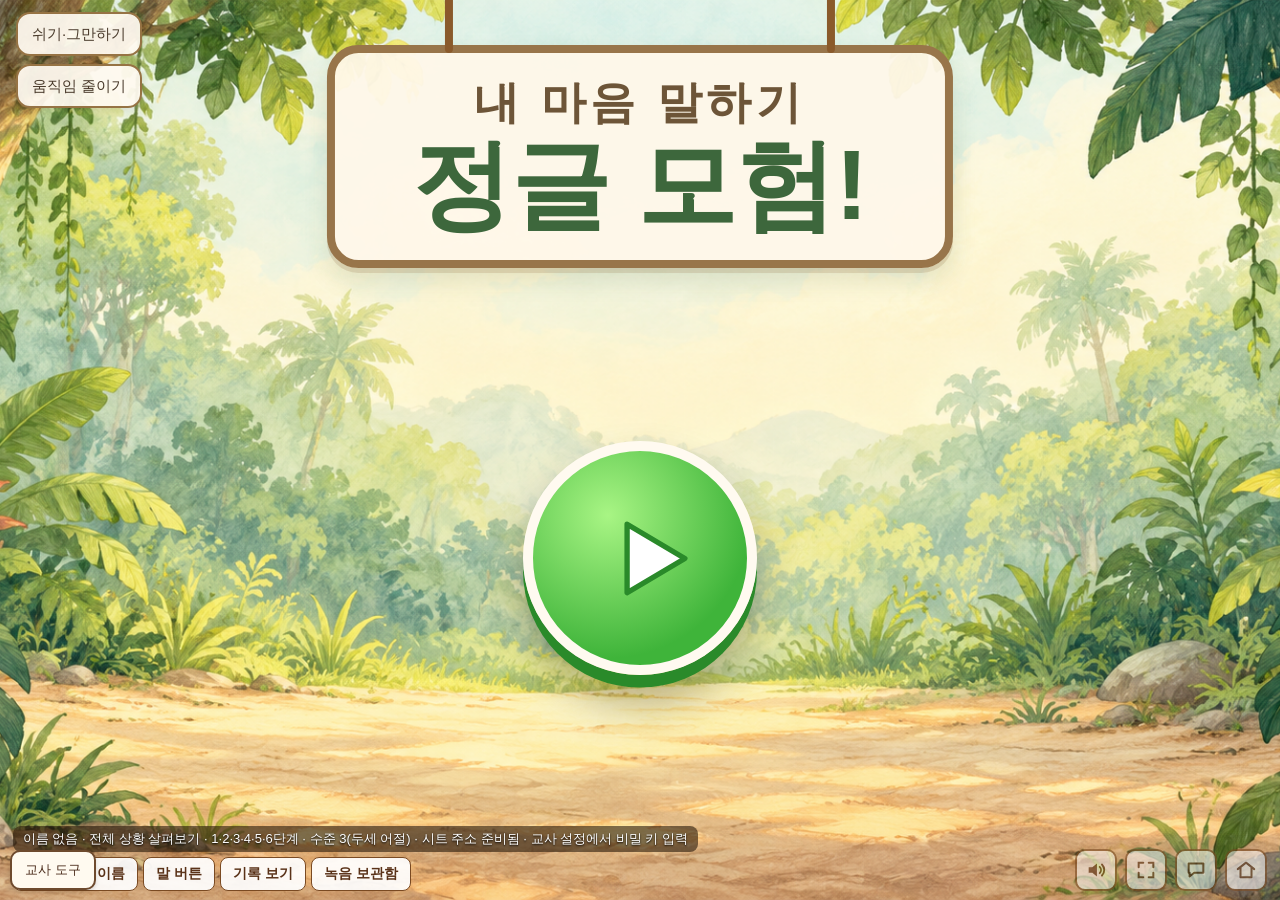
==== commit 48047d22: "구글 시트 연동: 웹앱 주소 연결, 비밀 키 확인, 설치 안내 추가 Co-Authored-By: Claude Opus 5.5 <noreply@anthropic.com>" ====
--- a/index.html
+++ b/index.html
@@ -5,8 +5,9 @@
 <meta name="viewport" content="width=device-width, initial-scale=1, viewport-fit=cover">
 <meta name="theme-color" content="#7fd8ff">
 <title>내 마음 말하기 정글 모험</title>
-<script src="listen-guard.js"></script>
+<script src="listen-guard.js?v=single-voice-3"></script>
 <script src="practice-recorder.js"></script>
+<script src="motion-sync.js?v=3"></script>
 <style>
 :root{--ink:#4a2b1a}
 *{box-sizing:border-box;-webkit-tap-highlight-color:transparent}
@@ -462,7 +463,7 @@
   title: { top: '내 마음 말하기', main: '정글 모험!' },
   // 구글 시트의 탭 이름. 나중에 다른 상황 이야기를 만들면 여기만 바꾸면 새 탭이 자동으로 생깁니다.
   story: '거절·어려움 표현하기',
-  tts: { rate: 0.88, pitch: 1.15, narratorPitch: 1.1 },  // 말 속도·높이 (0.1~2)
+  tts: { rate: 0.88, pitch: 1, narratorPitch: 1 },  // 말 속도·높이 (0.1~2)
   sfxVolume: 0.8,           // 효과음 크기 (0~1)
   shuffleChoices: true,     // 정답 카드 위치를 매번 무작위로 (위치 암기 방지)
   hintAfterWrong: 2,        // 오답 n회 후 정답 카드 반짝임 (0 = 끔)
@@ -473,9 +474,9 @@
   allowPracticeShortcut: false, // 학생 화면에서 이야기 전체를 건너뛰지 않도록 기본 해제  // 카드의 작은 설명 글씨
   // 구글 시트 웹앱 (설치 방법: 교사용_안내.md). 여기 적어 두면 교사 설정에서 매번 넣지 않아도 됩니다.
   // key는 파일에 적지 마세요(깃허브에 올리면 누구나 볼 수 있음). 기기마다 교사 설정에서 한 번 입력하면 기억합니다.
-  sheet: { url: '', key: '' },
+  sheet: { url: 'https://script.google.com/macros/s/AKfycbzYb0Y8hYNHYRrrU6VRe53ivibriY4XqI3uvAG-l9wqkIzDvc-Dwc8LitDcDMjXSRBnOg/exec', key: '' },
   // 녹음 음성 파일 폴더 (클로바더빙 등). 파일이 없으면 기기 음성(TTS)으로 읽어 줍니다.
-  audioDir: 'audio',
+  audioDir: '',
 
   /* 학생 유형 — 교사 설정에서 고르면 단계·수준·오답 카드가 자동으로 맞춰집니다.
      stages: 기본 단계(1~6) / level: 표현 수준(1~4) / task3: 3단계 장면('puzzle' 어려운 과제, 'question' 어려운 질문)
@@ -542,7 +543,7 @@
       teacherLine: '이건 이름이 뭘까?',
       heroLine: '음… 모르겠어…',
       say: { 1: '몰라요', 2: '몰라요.', 3: '몰라요. 알려 주세요.', 4: '다시 알려 주세요.' },
-      teacherOk: '괜찮아! 몰라도 돼요. 말해 줘서 고마워.',
+      teacherOk: '괜찮아! 몰라도 돼. 말해 줘서 고마워.',
       answer: '이건 파인애플이에요!',
       repeat: '파인애플!',
       praise: '모를 때 말로 알렸어요!'
@@ -622,7 +623,7 @@
       ['조망', '그런데 나는 먹고 싶지 않을 때도 있어요.', 'c=hero:worried i=broccoli'],
       ['긍정', '싫은 것은 싫다고 말해도 괜찮아요.', 'c=hero:happy'],
       ['설명', '음식을 던지면 친구가 다칠 수 있어요.', 'r=friend:surprised i=burst'],
-      ['코칭', '나는 말이나 몸짓, 버튼으로 "싫어요."라고 알릴 수 있어요.', 'c=hero:talk:pose-x i=no'],
+      ['코칭', '나는 말이나 몸짓, 버튼으로 "싫어요"라고 알릴 수 있어요.', 'c=hero:talk:pose-x i=no'],
       ['조망', '내가 말하면 친구는 "알았어!" 하고 내 마음을 알 수 있어요.', 'l=hero:happy r=friend:happy'],
       ['설명', '먹기 싫을 때, 나는 말로 알릴 수 있어요.', 'c=hero:proud:pose-x i=star']
     ] },
@@ -633,7 +634,7 @@
       ['조망', '어려우면 마음이 답답해서 소리가 나오려고 할 때가 있어요.', 'c=hero:annoyed i=loud'],
       ['설명', '선생님은 내가 힘든 모습을 보이면 어떤 도움이 필요한지 함께 살펴봐요.', 'r=teacher:surprised i=qmark'],
       ['코칭', '어려울 때 나는 말이나 몸짓, 버튼으로 도움을 요청할 수 있어요.', 'c=hero:talk:pose-raise i=hard'],
-      ['코칭', '답을 모를 때는 "몰라요."라고 말할 수 있어요.', 'c=hero:talk:pose-raise i=dunno'],
+      ['코칭', '답을 모를 때는 "몰라요"라고 말할 수 있어요.', 'c=hero:talk:pose-raise i=dunno'],
       ['코칭', '선생님은 그 말을 들으면 나를 도와줄 수 있어요.', 'l=hero:happy r=teacher:talk'],
       ['긍정', '몰라도 괜찮아요. 같이 배우면 돼요.', 'l=hero:happy r=teacher:happy i=heart'],
       ['설명', '어려울 때 말로 알리면, 나는 선생님과 함께 할 수 있어요.', 'c=hero:proud:pose-raise i=star']
@@ -643,10 +644,10 @@
       ['설명', '색칠하기처럼 하기 싫은 활동이 있을 때도 있어요.', 'c=hero:worried i=paper'],
       ['조망', '오래 하면 몸과 마음이 힘들어질 수 있어요.', 'c=hero:worried i=sweatBig'],
       ['설명', '어른은 내가 힘든 이유와 필요한 도움을 함께 살펴봐요.', 'r=pipi:surprised i=loud'],
-      ['코칭', '힘들 때 나는 편한 방법으로 "쉬고 싶어요."라고 알릴 수 있어요.', 'c=hero:talk:pose-raise i=rest'],
+      ['코칭', '힘들 때 나는 편한 방법으로 "쉬고 싶어요"라고 알릴 수 있어요.', 'c=hero:talk:pose-raise i=rest'],
       ['설명', '선생님은 내 휴식 요청을 듣고 쉴 곳을 마련해 줘요.', 'l=hero:happy r=teacher:talk i=rest'],
       ['설명', '쉬는 방법은 사람마다 달라요. 조용히 있어도 괜찮아요.', 'c=hero:happy i=wind'],
-      ['설명', '쉰 뒤에는 더 쉬기, 도움받기, 다시 하기, 마치기 중에서 함께 정해요.', 'c=hero:happy i=paper'],
+      ['설명', '쉰 뒤에는 더 쉴지, 도움을 받을지, 다시 할지, 마칠지 함께 정해요.', 'c=hero:happy i=paper'],
       ['긍정', '힘들 때 말로 알리는 것은 좋은 방법이에요.', 'c=hero:proud:pose-raise i=star']
     ] },
     5: { title: '내 물건을 지킬 때', art: 'c=hero:happy i=tablet', pages: [
@@ -655,7 +656,7 @@
       ['설명', '내 물건을 가져가려면 먼저 나에게 물어봐야 해요.', 'r=friend:happy i=tablet'],
       ['조망', '갑자기 가져가면 내 마음이 속상할 수 있어요.', 'c=hero:worried'],
       ['설명', '친구를 밀면 친구가 넘어져서 다칠 수 있어요.', 'r=friend:surprised i=burst'],
-      ['코칭', '나는 말이나 몸짓, 버튼으로 "안 돼요."라고 알릴 수 있어요.', 'c=hero:talk:pose-x i=cant'],
+      ['코칭', '나는 말이나 몸짓, 버튼으로 "안 돼요"라고 알릴 수 있어요.', 'c=hero:talk:pose-x i=cant'],
       ['긍정', '나는 내 물건을 나눌지 스스로 정해도 괜찮아요.', 'l=hero:happy r=friend:happy i=heart'],
       ['조망', '내가 말하면 친구는 기다려야 한다는 것을 알 수 있어요.', 'r=friend:happy'],
       ['설명', '나는 말로 내 물건을 지킬 수 있어요.', 'c=hero:proud:pose-x i=star']
@@ -665,10 +666,10 @@
       ['설명', '어떤 친구는 나를 툭툭 치며 장난을 해요.', 'l=hero:annoyed r=friend:proud i=burst'],
       ['긍정', '원하지 않는 몸의 접촉은 멈춰야 해요.', 'r=friend:proud'],
       ['조망', '하지만 나는 툭툭 맞는 것이 싫을 수 있어요.', 'c=hero:annoyed'],
-      ['코칭', '싫을 때 나는 팔로 X를 만들고 "하지 마세요."라고 말할 수 있어요.', 'c=hero:talk:pose-x i=stop'],
+      ['코칭', '싫을 때 나는 팔로 X를 만들고 "하지 마세요"라고 말할 수 있어요.', 'c=hero:talk:pose-x i=stop'],
       ['설명', '그래도 친구가 멈추지 않을 때가 있어요.', 'l=hero:worried r=friend:proud'],
       ['긍정', '나는 먼저 거절하지 않아도 바로 안전한 곳으로 가거나 어른에게 알려도 돼요.', 'c=hero:worried i=rain'],
-      ['코칭', '그때 나는 선생님께 손을 들고 "도와주세요."라고 말할 수 있어요.', 'l=hero:talk:pose-raise r=teacher:happy i=help'],
+      ['코칭', '그때 나는 선생님께 손을 들고 "도와주세요"라고 말할 수 있어요.', 'l=hero:talk:pose-raise r=teacher:happy i=help'],
       ['코칭', '선생님은 친구가 멈추도록 도와줄 수 있어요.', 'l=friend:worried r=teacher:talk'],
       ['긍정', '선생님께 알리는 것은 잘하는 일이에요.', 'l=hero:happy r=teacher:proud i=heart'],
       ['설명', '말해도 멈추지 않으면, 나는 선생님께 알릴 수 있어요.', 'c=hero:proud:pose-raise i=star']
@@ -1089,24 +1090,12 @@
   try { want = localStorage.getItem('ssr.voice'); } catch (e) {}
   TTS.list = ko;
   // 교사가 고른 목소리 → 자연스러운 신경망 음성(엣지 'Natural'·'Online') → 구글 → 기타
-  TTS.voice = ko.find(v => v.name === want) || ko.find(v => /Natural|Online|Neural/i.test(v.name)) ||
+  TTS.voice = ko.find(v => v.name === want) || ko.find(v => v.name === TTS.voice?.name) || ko.find(v => /Natural|Online|Neural/i.test(v.name)) ||
     ko.find(v => /Google/i.test(v.name)) || ko.find(v => /Yuna|SunHi|Heami|Samsung|female/i.test(v.name)) || ko[0] || null;
   TTS.count = vs.length;
-  // 역할별 기본 목소리: 자연 음성이 여러 개면 역할마다 다르게 (선생님은 남자 목소리 우선)
-  const good = ko.filter(v => /Natural|Online|Neural/i.test(v.name));
-  const pool = good.length ? good : ko;
-  const male = pool.filter(v => /InJoon|Hyunsu|BongJin|GookMin|Male|남/i.test(v.name));
-  const fem = pool.filter(v => !male.includes(v));
-  const f = i => fem[i] || fem[0] || pool[0] || null;
-  TTS.auto = { '해설': f(0), '주인공': f(1), '친구': f(2) || f(1), '선생님': male[0] || f(0), '말버튼': f(0) };
-}
-const VOICE_ROLES = ['해설', '주인공', '친구', '선생님', '말버튼'];
-function roleVoice(role) {
-  let m = {};
-  try { m = JSON.parse(localStorage.getItem('ssr.voices') || '{}'); } catch (e) {}
-  const L = TTS.list || [];
-  return L.find(v => v.name === m[role]) || (TTS.auto && TTS.auto[role]) || TTS.voice;
-}
+}
+const VOICE_ROLES = ['공통'];
+function roleVoice(role) { return TTS.voice || null; }
 // 음성 목록이 늦게 오거나 voiceschanged가 안 오는 브라우저(삼성 인터넷 등)가 있어서 몇 초 동안 다시 물어봄
 function warmVoices(ms = 4000) {
   if (!HAS_TTS) return Promise.resolve(0);
@@ -1141,7 +1130,6 @@
   } catch (e) { /* 효과음 없이 진행 */ }
   if (HAS_TTS && !unlockAudio.done) {
     unlockAudio.done = true;
-    try { const u = new SpeechSynthesisUtterance(' '); u.volume = 0; u.lang = 'ko-KR'; speechSynthesis.speak(u); } catch (e) {}
     pickVoice();
   }
 }
@@ -1156,6 +1144,7 @@
   g.gain.exponentialRampToValueAtTime(vol, t + attack);
   g.gain.exponentialRampToValueAtTime(.0001, t + d);
   o.connect(g); g.connect(MASTER); o.start(t); o.stop(t + d + .05);
+  return () => { try { o.stop(); } catch (_) {} try { o.disconnect(); g.disconnect(); } catch (_) {} };
 }
 function noise(d, { vol = .2, at = 0, freq = 1200, to = null, q = 1 } = {}) {
   if (!AC || MUTE_SFX) return;
@@ -1174,7 +1163,6 @@
   pop() { tone(520, .14, { to: 920, vol: .25 }); },
   tap() { tone(700, .07, { type: 'triangle', vol: .18 }); },
   blip() { tone(880, .1, { type: 'triangle', vol: .2 }); tone(1320, .08, { vol: .1, at: .04 }); },
-  hops(n = 4) { for (let i = 0; i < n; i++) tone(240, .14, { to: 540, vol: .18, at: i * .2 }); },
   whoosh() { noise(.4, { freq: 500, to: 2600, vol: .18 }); },
   correct() {
     [523, 659, 784, 1047].forEach((f, i) => tone(f, .22, { type: 'triangle', vol: .28, at: i * .09 }));
@@ -1203,14 +1191,41 @@
 const audioPath = (text, role) => `${CONFIG.audioDir}/${role ? role + '/' : ''}${cleanName(text)}.mp3`;
 /* All narration returns a real completion result. Cancel/error/timeout never unlocks a page. */
 let LAST_CANCEL = 0, SPEAK_GEN = 0;
-function stopVoice() { SPEAK_GEN++; ListenGuard.stop(); }
+function stopVoice() { SPEAK_GEN++; ListenGuard.stop(MUTE_TTS ? 'muted' : 'cancelled'); }
 function speakTTS(text, v = {}, est) {
-  return ListenGuard.play({ text, rate: v.rate ?? CONFIG.tts.rate, pitch: v.pitch ?? CONFIG.tts.pitch,
+  return ListenGuard.play({ text: speechText(text), rate: v.rate ?? CONFIG.tts.rate, pitch: CONFIG.tts.pitch,
     voice: roleVoice(v.role), volume: v.volume ?? 1 }).then(result => {
       if (result.completed) TTS.ok = true; else TTS.lastErr = result.reason;
       return result;
     });
 }
+// The screen keeps its punctuation; spoken quotations should not stop before '라고'.
+function speechText(text) {
+  return String(text ?? '')
+    .replace(/([.!?])["”]\s*(라고|하고|라는|하는)/g, '$2')
+    .replace(/["“”「」『』]/g, '')
+    .replace(/\bX\b/g, '엑스')
+    .replace(/…+/g, ', ')
+    .replace(/\s+/g, ' ').trim();
+}
+function autoReadCount() {
+  try { return localStorage.getItem('ssr.autoReadCount.v1') === '2' ? 2 : 1; }
+  catch (_) { return 1; }
+}
+async function readForLearning(c, text, options = {}, onPass = () => {}, stillCurrent = () => true) {
+  const count = autoReadCount();
+  let result = { completed: false, reason: 'cancelled' };
+  for (let pass = 1; pass <= count; pass++) {
+    c.check(); if (!stillCurrent()) return { completed: false, reason: 'cancelled' };
+    onPass(pass, count);
+    result = await c.say(text, options);
+    c.check(); if (!stillCurrent()) return { completed: false, reason: 'cancelled' };
+    if (!result?.completed) return result;
+    if (pass < count) await c.sleep(450);
+  }
+  return { completed: true, reason: 'ended', readCount: count };
+}
+
 function say(text, v = {}) {
   const role = v.role || '';
   let bub = null;
@@ -1218,9 +1233,9 @@
     setCaption('');
     if (!v.keep && CONFIG.showBubbleText) bub = bubble(v.el, { text });
   } else if (role === '해설' && !v.noCap) setCaption(text);
-  const paths = CONFIG.audioDir ? [role && audioPath(text, role), audioPath(text, '')].filter(Boolean) : [];
-  return ListenGuard.play({ text, paths, muted: MUTE_TTS, rate: v.rate ?? CONFIG.tts.rate,
-    pitch: v.pitch ?? CONFIG.tts.pitch, voice: roleVoice(role), volume: v.volume ?? 1 }).then(result => {
+  const paths = []; // 수업 안내·대사는 공통 TTS 하나만 사용
+  return ListenGuard.play({ text: speechText(text), paths, muted: MUTE_TTS, rate: v.rate ?? CONFIG.tts.rate,
+    pitch: CONFIG.tts.pitch, voice: roleVoice(role), volume: v.volume ?? 1 }).then(result => {
       if (bub) { const old = bub; setTimeout(() => old.remove(), 700); }
       if (result.completed) TTS.ok = true; else TTS.lastErr = result.reason;
       return result;
@@ -1277,7 +1292,13 @@
     alive: () => id === RUN,
     check() { if (id !== RUN) throw ABORT; },
     async sleep(ms) { await waitForLearning(); ctx.check(); await new Promise(r => setTimeout(r, ms)); await waitForLearning(); ctx.check(); },
-    async say(t, o) { await waitForLearning(); ctx.check(); const result = await say(t, o); await waitForLearning(); ctx.check(); return result; },
+    async say(t, o) {
+      await waitForLearning(); ctx.check();
+      const result = await say(t, o), wasPaused = PAUSE_REASONS.size > 0;
+      await waitForLearning(); ctx.check();
+      if (result?.reason === 'cancelled' && !wasPaused && !o?.allowInterrupted) throw ABORT;
+      return result;
+    },
     tap(el) {
       if (el.tagName !== 'BUTTON') {
         el.tabIndex = 0; el.setAttribute('role', 'button');
@@ -1297,6 +1318,7 @@
   return ctx;
 }
 function go(fn) {
+  MotionSync.cancelAll();
   if (ACTIVE_PRACTICE_RECORDER) { ACTIVE_PRACTICE_RECORDER.destroy(); ACTIVE_PRACTICE_RECORDER = null; }
   RUN++; const id = RUN;
   GATE_PICK = null;
@@ -1320,6 +1342,20 @@
 const inner = el => el.querySelector('.inner');
 function setMood(el, m) { inner(el).innerHTML = charSVG(el.dataset.id, m); }
 function setAnim(el, cls) { inner(el).className = 'inner ' + (cls || ''); }
+async function moveCharacter(c, el, kind) {
+  const node = mover(el); node.className = 'mover';
+  const actor = inner(el), idle = actor.style.animationPlayState;
+  actor.style.animationPlayState = 'paused';
+  let result;
+  try {
+    result = await MotionSync.move({ element: node, kind, alive: c.alive,
+      paused: () => PAUSE_REASONS.size > 0 || document.hidden,
+      reduced: () => document.documentElement.classList.contains('low-motion') || window.matchMedia('(prefers-reduced-motion: reduce)').matches,
+      viewportWidth: () => innerWidth,
+      stepSound: () => tone(240, .1, { to: 540, vol: .16 }) });
+  } finally { actor.style.animationPlayState = idle || ''; }
+  c.check(); if (!result.completed) throw ABORT;
+}
 function setMove(el, cls) {
   mover(el).className = 'mover ' + (cls || '');
 }
@@ -1496,35 +1532,13 @@
 }
 
 /* 카드 그림 */
-function artThrow() {
-  return `<div class="layer pose-throw" style="left:4%;top:18%;width:62%;height:74%">${charSVG(STATE.hero, 'angry')}</div>
-    <div class="layer flyer" style="right:2%;top:2%;width:30%">${ch1ItemHTML()}</div>
-    <div class="layer" style="left:52%;top:18%;width:22%;height:22%">${ICON.speed}</div>`;
-}
-function artPush(F) {
-  return `<div class="layer pose-push" style="left:0;top:20%;width:58%;height:70%">${charSVG(STATE.hero, 'angry')}</div>
-    <div class="layer" style="left:47%;top:34%;width:18%;height:18%">${ICON.burst}</div>
-    <div class="layer" style="right:-6%;top:36%;width:44%;height:53%;transform:rotate(28deg)">${charSVG(F, 'surprised')}</div>`;
-}
-// 자해 행동은 따라 하지 않도록 직접 그리지 않고 '아야'·반창고 상징으로만 보여 줍니다.
-function artHurt() {
-  return `<div class="layer" style="left:4%;top:18%;width:60%;height:74%">${charSVG(STATE.hero, 'worried')}</div>
-    <div class="layer" style="left:30%;top:57%;width:30%">${ICON.ouch}</div>
-    <div class="layer" style="left:34%;top:61%;width:22%">${ICON.bandage}</div>
-    <div class="layer" style="right:8%;top:10%;width:16%">${ICON.sweatBig}</div>`;
-}
-function artShout() {
-  return `<div class="layer" style="left:2%;top:20%;width:58%;height:70%"><div class="inner shake-no">${charSVG(STATE.hero, 'angry')}</div></div>
-    <div class="layer" style="right:0;top:18%;width:42%">${ICON.loud}</div>`;
-}
-function artHold() {
-  return `<div class="layer" style="left:16%;top:28%;width:58%;height:68%">${charSVG(STATE.hero, 'worried')}</div>
-    <div class="layer" style="left:18%;top:2%;width:54%">${ICON.rain}</div>`;
-}
-function artWrong(kind, F) {
-  return kind === 'hurt' ? artHurt() : kind === 'shout' ? artShout() : kind === 'hold' ? artHold()
-    : kind === 'push' ? artPush(F) : artThrow();
-}
+function artWrong(kind, friend) {
+  const action = ['push','throw','shout','hold','hurt'].includes(kind) ? kind : 'hold';
+  const hero = HEROES.includes(STATE.hero) ? STATE.hero : 'boogi';
+  const label = { push:'상대를 미는 모습', throw:'물건을 던지는 모습', shout:'큰 소리로 외치는 모습', hold:'불편함을 알리지 못하고 참는 모습', hurt:'몸이 아파 도움이 필요한 모습' }[action];
+  return '<img class="illustrated-object choice-action" src="images/actions/' + hero + '-' + action + '.png" alt="' + label + '" draggable="false">';
+}
+
 function artSay(icon, pose) {
   return `<div class="layer ${pose}" style="left:0;top:20%;width:58%;height:70%">${charSVG(STATE.hero, 'talk')}</div>
     <div class="layer" style="right:2%;top:6%;width:42%">${icon}</div>`;
@@ -1602,12 +1616,13 @@
 async function heroSays(c, hero, n, phrase) {
   setMood(hero, 'talk'); setAnim(hero, poseOf(n));
   bubble(hero, { icon: aacIcon(aacOf(n)), text: phrase });
-  await c.say(phrase, V(hero, { rate: .95, keep: true }));
+  const heard = await readForLearning(c, phrase, V(hero, { rate: .88, keep: true }));
+  stLog(n).modelHeard = heard?.completed ? { phrase, count: heard.readCount } : null;
 }
 async function stageStart(c, n) {
   const S = STATE.setup;
   setLabel(`${S.name || '이름 없음'} · ${T().name} · 수준 ${LV()}  |  ${n}단계 ${STAGES[n].name}`);
-  stLog(n); STATE.cur = n;
+  stLog(n).modelHeard = null; STATE.cur = n;
   await chapterCard(c, n, n === 1 ? aacIcon('cant') : aacIcon(aacOf(n)));
 }
 // 화면 연습을 마치면 상황 고르기 화면으로 돌아감
@@ -1660,7 +1675,9 @@
     const version = ++token, started = Date.now();
     setReady(false); status.textContent = '이야기를 듣고 있어요';
     try {
-      const result = await c.say(text, narr({ noCap: true }));
+      const result = await readForLearning(c, text, narr({ noCap: true, allowInterrupted: true }), (pass, total) => {
+        if (version === token && c.alive()) status.textContent = total === 2 ? `이야기를 듣고 있어요 · ${pass}/2회` : '이야기를 듣고 있어요';
+      }, () => version === token && c.alive());
       if (version !== token || !c.alive()) return;
       if (!result?.completed) {
         status.textContent = result?.reason === 'muted' ? '소리를 켜고 다시 듣기를 눌러 주세요.' : '끝까지 듣지 못했어요. 다시 듣기를 눌러 주세요.';
@@ -1773,22 +1790,13 @@
     overlay.appendChild(g);
     const mount = g.querySelector('.recording-mount'), replay = g.querySelector('.model-replay');
     const status = g.querySelector('.model-status'), finishButton = g.querySelector('.recording-finish');
-    let closed = false, modelling = false, recorder = null, modelComplete = false, warnedTakeId = null;
+    let closed = false, modelling = false, recorder = null, modelComplete = !!(log.modelHeard?.phrase === phrase && log.modelHeard.count === autoReadCount()), warnedTakeId = null;
     const refresh = () => {
       const ready = !closed && !modelling && modelComplete && !!recorder?.canFinish();
       finishButton.disabled = !ready; finishButton.textContent = ready ? '마치기' : '녹음·교사 확인 후 마치기';
     };
-    const model = async () => {
-      if (closed || modelling || recorder?.isRecording?.()) return;
-      modelling = true; replay.disabled = true; refresh(); stopVoice();
-      if (mount) mount.inert = true;
-      status.textContent = '문장을 듣고 있어요.';
-      try {
-        const result = await c.say(phrase, voiceOf(STATE.hero, { rate: .8 }));
-        if (closed || !c.alive()) return;
-        modelComplete = modelComplete || !!result?.completed;
-        status.textContent = result?.completed ? '이제 녹음하고, 다시 들어 봐요.' : '끝까지 듣지 못했어요. 소리를 켜고 다시 듣기를 눌러 주세요.';
-        if (result?.completed && !recorder) {
+    const attachRecorder = () => {
+      if (recorder) return;
           mount.hidden = false;
           if (!window.PracticeRecorder) { status.textContent = '녹음 도구를 불러오지 못했어요. 폴더 전체를 함께 열어 주세요.'; return; }
           recorder = PracticeRecorder.mount({ container: mount, phrase, student: STATE.setup.name || STATE.kid || '별명 없음', stage: n,
@@ -1797,7 +1805,23 @@
             onRecording: recording => { document.querySelector('.edu-launch')?.toggleAttribute('disabled', recording); refresh(); },
             onReady: refresh });
           ACTIVE_PRACTICE_RECORDER = recorder;
-        }
+    };
+    const model = async (reusePreviouslyHeard = false) => {
+      if (closed || modelling || recorder?.isRecording?.()) return;
+      if (reusePreviouslyHeard === true && modelComplete) {
+        status.textContent = '목표 문장을 들었어요. 이제 녹음하고 다시 들어 봐요.'; attachRecorder(); refresh(); return;
+      }
+      modelling = true; replay.disabled = true; refresh(); stopVoice();
+      if (mount) mount.inert = true;
+      status.textContent = '문장을 듣고 있어요.';
+      try {
+        const result = await readForLearning(c, phrase, voiceOf(STATE.hero, { rate: .88, allowInterrupted: true }), (pass, total) => {
+          status.textContent = total === 2 ? `문장을 듣고 있어요 · ${pass}/2회` : '문장을 듣고 있어요.';
+        }, () => !closed && c.alive());
+        if (closed || !c.alive()) return;
+        modelComplete = modelComplete || !!result?.completed;
+        status.textContent = result?.completed ? '이제 녹음하고, 다시 들어 봐요.' : '끝까지 듣지 못했어요. 소리를 켜고 다시 듣기를 눌러 주세요.';
+        if (result?.completed) attachRecorder();
       } catch (error) { if (error !== ABORT && c.alive()) status.textContent = '문장 다시 듣기를 눌러 주세요.'; }
       finally {
         if (!closed && c.alive()) { modelling = false; replay.disabled = false; mount.inert = false; refresh(); }
@@ -1820,10 +1844,10 @@
       await c.sleep(900); if (!c.alive()) return;
       overlay.innerHTML = ''; overlay.className = ''; resolve();
     };
-    replay.addEventListener('click', model);
+    replay.addEventListener('click', () => model(false));
     finishButton.addEventListener('click', finish);
     GATE_PICK = finish; // The same checks apply to every completion path.
-    model();
+    model(true);
   });
 }
 
@@ -1872,7 +1896,7 @@
     flushQueue().then(left => {
       const s = sheetCfg();
       tp.querySelector('.tp-sum').textContent = setupSummary() + ' · ' +
-        (!s.url || !s.key ? '기기에만 저장 (외부 연결은 선택)'  : left ? `시트 전송 대기 ${left}건 · ${SHEET_ERR}` : '구글 시트 연결됨');
+        (!s.enabled ? '시트 연동 꺼짐' : !s.key ? '시트 주소 준비됨 · 교사 설정에서 비밀 키 입력' : left ? `시트 전송 대기 ${left}건 · ${SHEET_ERR}` : SHEET_VERIFIED ? '시트 연결 확인됨' : '교사 설정에서 연결 확인 필요');
     });
   };
   sum();
@@ -1953,10 +1977,8 @@
 async function s1(c) {
   const S = CONFIG.s1, n = 1, H = STATE.hero, F = S.friend || 'pipi';
   await stageStart(c, n);
-  const hero = makeChar(H, { pos: 'left' }); setAnim(hero, 'bob'); setMove(hero, 'enter-left'); sfx.hops(3);
-  await c.sleep(900);
-  const fr = makeChar(F, { pos: 'right' }); setMove(fr, 'enter-right'); sfx.hops(4);
-  await c.sleep(1350);
+  const hero = makeChar(H, { pos: 'left' }); setAnim(hero, 'bob'); await moveCharacter(c, hero, 'enter-left');
+  const fr = makeChar(F, { pos: 'right' }); await moveCharacter(c, fr, 'enter-right');
   setMove(fr, ''); setMood(fr, 'proud'); setAnim(fr, 'cheer');
   let singing = true;
   const noteOnce = () => {
@@ -2016,11 +2038,9 @@
 async function s2(c) {
   const S = CONFIG.s2, n = 2, H = STATE.hero, F = S.friend || others()[1];
   await stageStart(c, n);
-  const hero = makeChar(H, { pos: 'left' }); setAnim(hero, 'bob'); setMove(hero, 'enter-left'); sfx.hops(3);
-  await c.sleep(900);
+  const hero = makeChar(H, { pos: 'left' }); setAnim(hero, 'bob'); await moveCharacter(c, hero, 'enter-left');
   const fr = makeChar(F, { pos: 'right' }); addProp(fr, ch1ItemHTML(), 'held');
-  setMove(fr, 'enter-right'); sfx.hops(4);
-  await c.sleep(1350);
+  await moveCharacter(c, fr, 'enter-right');
   setMove(fr, ''); setAnim(fr, 'bob reach');
   await c.say(S.friendLine, V(fr));
   setMove(fr, 'lean-in');
@@ -2036,7 +2056,7 @@
   await heroSays(c, hero, n, phrase);
   setMood(fr, 'happy'); setAnim(fr, 'bob');
   await c.say(lv(S.friendOk), V(fr));
-  setMove(fr, 'exit-right'); sfx.hops(4);
+  await moveCharacter(c, fr, 'exit-right');
   removeBubble(hero);
   setMood(hero, 'proud'); setAnim(hero, 'jump'); sparkle(hero); sfx.sparkle();
   await c.say(S.praise, narr());
@@ -2054,8 +2074,7 @@
   await stageStart(c, n);
   const hero = makeChar(H, { pos: 'left' }); setAnim(hero, 'bob');
   const desk = task === 'puzzle' ? addDesk(puzzleSVG(false)) : null;
-  const t = makeChar(TEACHER, { pos: 'right' }); setMove(t, 'enter-right'); sfx.hops(4);
-  await c.sleep(1350);
+  const t = makeChar(TEACHER, { pos: 'right' }); await moveCharacter(c, t, 'enter-right');
   setMove(t, ''); setAnim(t, 'bob');
   if (!desk) { addProp(t, `<div class="qcard">${ITEMS.pineapple}</div>`, 'held'); setAnim(t, 'bob reach'); }
   await c.say(S.teacherLine, V(t));
@@ -2104,8 +2123,7 @@
   await stageStart(c, n);
   const hero = makeChar(H, { pos: 'left' }); setAnim(hero, 'bob');
   const desk = addDesk(paperSVG(false));
-  const t = makeChar(TEACHER, { pos: 'right' }); setMove(t, 'enter-right'); sfx.hops(4);
-  await c.sleep(1350);
+  const t = makeChar(TEACHER, { pos: 'right' }); await moveCharacter(c, t, 'enter-right');
   setMove(t, ''); setAnim(t, 'bob');
   await c.say(S.teacherLine, V(t));
   setMood(hero, 'worried'); setAnim(hero, 'shake-no'); emote(hero, ICON.sweatBig);
@@ -2161,8 +2179,7 @@
   await c.sleep(400);
   await c.say(S.heroLine, V(hero));
 
-  const fr = makeChar(F, { pos: 'right' }); setMove(fr, 'enter-right'); sfx.hops(4);
-  await c.sleep(1350);
+  const fr = makeChar(F, { pos: 'right' }); await moveCharacter(c, fr, 'enter-right');
   setMove(fr, 'lean-in'); setAnim(fr, 'reach');
   toys.className = 'toys tug';
   await c.say(S.friendLine, V(fr));
@@ -2207,8 +2224,9 @@
     await c.say(S.stopWord, V(hero));
     await c.say('상대가 멈추지 않거나 불편하면 안전한 거리를 두고 어른에게 알려요.', narr());
   }
-  setMove(fr, 'exit-right');
+  await moveCharacter(c, fr, 'exit-right');
   const t = makeChar(TEACHER, { pos: 'right' });
+  await moveCharacter(c, t, 'enter-right');
   const phrase = lv(S.say);
   await heroSays(c, hero, n, phrase);
   await c.say('알려 줘서 고마워. 안전하게 지낼 수 있도록 내가 도울게. 정확한 말이나 동작을 하지 않아도 괜찮아.', V(t));
@@ -2339,13 +2357,18 @@
   set(k, v) { try { localStorage.setItem(k, JSON.stringify(v)); return true; } catch (e) { return false; } }
 };
 const loadRecs = () => store.get(KEY.recs, []);
+let SHEET_VERIFIED = false;
 function sheetCfg() {
-  const s = store.get(KEY.sheet, {});
-  return { url: (s.url ?? CONFIG.sheet.url ?? '').trim(), key: (s.key ?? CONFIG.sheet.key ?? '').trim() };
+  const saved = store.get(KEY.sheet, {}), s = saved && typeof saved === 'object' ? saved : {};
+  const enabled = s.enabled !== false;
+  const configuredUrl = String(s.url || CONFIG.sheet.url || '').trim();
+  return { enabled, configuredUrl, url: enabled ? configuredUrl : '', key: String(s.key || CONFIG.sheet.key || '').trim() };
 }
 async function sheetCall(body) {
   const s = sheetCfg();
+  if (!s.enabled) throw new Error('교사 설정에서 시트 연동 사용을 켜 주세요');
   if (!s.url) throw new Error('웹앱 주소가 없어요');
+  if (!s.key) throw new Error('교사 설정에 Apps Script와 같은 비밀 키를 입력해 주세요');
   if (!/^https:\/\/script\.google\.com\/macros\/s\/[^/]+\/exec$/.test(s.url)) throw new Error('웹앱 주소 모양이 달라요 (…/macros/s/…/exec 이어야 해요)');
   let r;
   const abort = new AbortController(), timeout = setTimeout(() => abort.abort(), 12000);
@@ -2361,7 +2384,8 @@
     if (/accounts\.google|ServiceLogin|로그인/i.test(txt)) throw new Error('구글 로그인 화면이 와요 → 배포 액세스를 “모든 사용자”로 바꿔 주세요');
     throw new Error(`웹앱이 오류 화면을 보냈어요 (HTTP ${r.status}) → Apps Script 코드·배포를 확인해 주세요`);
   }
-  if (!j.ok) throw new Error(j.error || '실패');
+  if (!j.ok) { SHEET_VERIFIED = false; throw new Error(j.error || '실패'); }
+  SHEET_VERIFIED = true;
   return j;
 }
 // 교사 설정 → 연결 진단: 주소·켜짐·키·쓰기·읽기를 차례로 확인 (키는 화면·복사 내용에 넣지 않음)
@@ -2444,7 +2468,8 @@
   const p = (async () => {
     let q = store.get(KEY.queue, []);
     const s = sheetCfg();
-    if (q.length && !s.url) SHEET_ERR = '웹앱 주소가 없어요';
+    if (q.length && !s.enabled) SHEET_ERR = '시트 연동이 꺼져 있어요';
+    else if (q.length && !s.url) SHEET_ERR = '웹앱 주소가 없어요';
     else if (q.length && !s.key) SHEET_ERR = '비밀 키를 아직 넣지 않았어요';
     else {
       while (q.length) {
@@ -2464,7 +2489,7 @@
   return p;
 }
 function sheetStatus(left) {
-  if (!left) return SHEET_ERR ? `구글 시트: ${SHEET_ERR}` : '구글 시트에 저장했어요.';
+  if (!left) return SHEET_ERR ? `구글 시트: ${SHEET_ERR}` : SHEET_VERIFIED ? '구글 시트에 저장했어요.' : '이 기기에 기록했어요. 교사 설정에서 시트 연결을 확인해 주세요.';
   return `구글 시트로 못 보냄 (${left}건 대기): ${SHEET_ERR || '잠시 후 다시 보내요'} → 교사 설정 · 이름 → 구글 시트 연결에서 확인하면 자동으로 보내요.`;
 }
 function sheetRows(rec) {
@@ -2552,7 +2577,7 @@
   const L = TTS.list || [], cur = roleVoice(role);
   return L.length ? L.map(v => `<option value="${esc(v.name)}"${cur === v ? ' selected' : ''}>${esc(v.name.replace(/^Microsoft /, '').replace(/ - Korean.*$/, ''))}</option>`).join('') : '<option>한국어 음성을 찾지 못했어요</option>';
 }
-const VOICE_SAMPLE = { '해설': '친구에게 어떻게 말할까?', '주인공': '하지 마세요!', '친구': '알았어, 미안해!', '선생님': '말해 줘서 고마워.', '말버튼': '도와주세요' };
+const VOICE_SAMPLE = { '공통': '내 마음을 알려요. 싫어요. 도와주세요.', '해설': '친구에게 어떻게 말할까?', '주인공': '하지 마세요!', '친구': '알았어, 미안해!', '선생님': '말해 줘서 고마워.', '말버튼': '도와주세요' };
 const modal = $('#modal');
 function closeModal() { modal.className = ''; modal.innerHTML = ''; modal.onclick = null; modal.onchange = null; }
 function openSetup(onDone, needName = false) {
@@ -2575,7 +2600,12 @@
   const grab = () => {
     const nm = $('#mName'); if (nm) S.name = nm.value.trim();
     const u = $('#mUrl'), k = $('#mKey');
-    if (u && k) store.set(KEY.sheet, { url: u.value.trim(), key: k.value.trim() });
+    const enable = $('#mSyncEnabled');
+    if (u && k) {
+      const previous = sheetCfg(), next = { enabled: enable ? enable.checked : true, url: u.value.trim(), key: k.value.trim() };
+      if (previous.configuredUrl !== next.url || previous.key !== next.key || previous.enabled !== next.enabled) SHEET_VERIFIED = false;
+      store.set(KEY.sheet, next);
+    }
     const d = modal.querySelector('details'); if (d) more = d.open;
   };
   const draw = () => {
@@ -2586,14 +2616,16 @@
       <div class="mrow"><b></b><div class="opts"><span class="mstat">${esc(sync)}</span></div></div>
       <div class="mrow"><b>유형</b><div class="opts">${Object.entries(CONFIG.types).map(([k, p]) => `<button class="opt${S.type === k ? ' on' : ''}" data-t="${k}">${esc(p.name)}</button>`).join('')}</div></div>
       <div class="mrow"><b>상황 (메뉴)</b><div class="opts">${Object.keys(STAGES).map(Number).map(n => `<button class="opt${S.stages.includes(n) ? ' on' : ''}" data-s="${n}">${n}. ${CONFIG.stories[n].title}</button>`).join('')}</div></div>
+      <div class="mrow"><b>자동 읽기</b><div class="opts"><label for="mReadCount">이야기·목표 문장</label><select id="mReadCount"><option value="1"${autoReadCount() === 1 ? ' selected' : ''}>자동으로 1번 읽기</option><option value="2"${autoReadCount() === 2 ? ' selected' : ''}>자동으로 2번 읽기</option></select><span class="mstat">다시 듣기는 언제든 누를 수 있어요.</span></div></div>
       <div class="mrow"><b>표현 수준</b><div class="opts">${[1, 2, 3, 4].map(l => `<button class="opt${S.level === l ? ' on' : ''}" data-l="${l}">${l}. ${LEVEL_NAMES[l]}</button>`).join('')}</div></div>
       <div class="mnote">${esc(setupNote())}</div>
       <div class="mrow"><b>문제 해결</b><div class="opts"><button class="opt" data-a="sdiag">🔊 소리 진단</button><button class="opt" data-a="cdiag">🔗 연결 진단</button><span class="mstat">소리가 안 나거나 시트에 안 넘어갈 때 눌러 보세요</span></div></div>
       <details${more ? ' open' : ''}><summary>구글 시트 연결 · 목소리</summary>
-        <div class="mrow"><b>시트 웹앱</b><div class="opts"><input id="mUrl" type="url" placeholder="https://script.google.com/macros/s/…/exec" value="${esc(sc.url)}"></div></div>
+        <div class="mrow"><b>시트 연동</b><div class="opts"><label for="mSyncEnabled"><input id="mSyncEnabled" type="checkbox" style="min-width:20px;width:20px;height:20px;padding:0;vertical-align:middle"${sc.enabled ? ' checked' : ''}> 시트 연동 사용</label><span class="mstat">학습 기록·말 버튼 사용·기본 학생 설정을 보냅니다. 음성 파일은 보내지 않습니다.</span></div></div>
+        <div class="mrow"><b>시트 웹앱</b><div class="opts"><input id="mUrl" type="url" placeholder="https://script.google.com/macros/s/…/exec" value="${esc(sc.configuredUrl)}"></div></div>
         <div class="mrow"><b>비밀 키</b><div class="opts"><input id="mKey" type="${showKey ? 'text' : 'password'}" autocapitalize="off" autocorrect="off" autocomplete="off" spellcheck="false" placeholder="Apps Script에 적은 키" value="${esc(sc.key)}"><button class="opt" data-a="showkey">${showKey ? '키 숨기기' : '키 보기'}</button><button class="opt" data-a="ping">연결 확인</button><span class="mstat">${esc(msg)}</span></div></div>
-        ${VOICE_ROLES.map(r => `<div class="mrow"><b>${r} 목소리</b><div class="opts"><select class="mVoice" data-role="${r}">${voiceOpts(r)}</select><button class="opt" data-vt="${r}">들어 보기</button></div></div>`).join('')}
-        <div class="mrow"><b></b><div class="opts"><span class="mstat">엣지에서 열면 자연스러운 음성(Natural)이 여러 개 나와요.</span><button class="opt" data-a="vlist">녹음 음성 파일 목록</button></div></div>
+        ${VOICE_ROLES.map(r => `<div class="mrow"><b>공통 목소리</b><div class="opts"><select class="mVoice" data-role="${r}">${voiceOpts(r)}</select><button class="opt" data-vt="${r}">들어 보기</button></div></div>`).join('')}
+        <div class="mrow"><b></b><div class="opts"><span class="mstat">해설·캐릭터·말 버튼에 같은 목소리를 사용해요.</span></div></div>
       </details>
       ${warn ? '<p class="mwarn">학생 이름을 먼저 적어 주세요.</p>' : ''}
       <div class="mbtns"><button class="mok">확인</button></div></div>`;
@@ -2606,9 +2638,16 @@
       if (applyPerson(S.name)) { sync = `‘${S.name}’ 학생의 저장된 설정을 불러왔어요.`; }
       draw(); return;
     }
+    if (e.target.id === 'mSyncEnabled') { grab(); msg = e.target.checked ? '같은 비밀 키를 입력하고 연결 확인을 눌러 주세요.' : '시트 연동을 껐어요. 기록은 기기에 남아요.'; draw(); return; }
+    if (e.target.id === 'mReadCount') {
+      try { localStorage.setItem('ssr.autoReadCount.v1', e.target.value === '2' ? '2' : '1'); } catch (_) {}
+      return;
+    }
     const r = e.target.dataset && e.target.dataset.role;
     if (!r) return;
-    try { const m = JSON.parse(localStorage.getItem('ssr.voices') || '{}'); m[r] = e.target.value; localStorage.setItem('ssr.voices', JSON.stringify(m)); } catch (er) {}
+    stopVoice();
+    try { localStorage.setItem('ssr.voice', e.target.value); } catch (er) {}
+    pickVoice();
     say(VOICE_SAMPLE[r], { role: r, noCap: true });
   };
   modal.onclick = e => {
@@ -2943,3 +2982,4 @@
 <script src="education-tools.js"></script>
 </body>
 </html>
+
--- a/learning.css
+++ b/learning.css
@@ -23,8 +23,8 @@
 .character-art{position:relative;display:block;width:100%;height:100%;pointer-events:none}
 .character-art>img{position:absolute;inset:0;display:block;width:100%;height:100%;object-fit:contain;object-position:center bottom;filter:drop-shadow(0 4px 3px #5a542218)}
 .character-art>.character-cross,.character-art>.character-raise{display:none}
-.pose-x .character-art>.character-default,.pose-stop .character-art>.character-default,.pose-push .character-art>.character-default{display:none}
-.pose-x .character-art>.character-cross,.pose-stop .character-art>.character-cross,.pose-push .character-art>.character-cross{display:block}
+.pose-x .character-art>.character-default,.pose-stop .character-art>.character-default{display:none}
+.pose-x .character-art>.character-cross,.pose-stop .character-art>.character-cross{display:block}
 .pose-raise .character-art>.character-default,.pose-up .character-art>.character-default{display:none}
 .pose-raise .character-art>.character-raise,.pose-up .character-art>.character-raise{display:block}
 .char .inner,.gate-hero .inner,.bk-ch .inner{inset:0;height:100%;aspect-ratio:auto}
@@ -57,3 +57,5 @@
 .recording-finish{flex-shrink:0;display:block;background:#3b7652;color:white;font-size:22px;font-weight:800;border:2px solid #285c3b;border-radius:16px;padding:13px 20px;min-height:56px;width:min(440px,100%)}
 .recording-finish:disabled{background:#deded5;color:#64665e;border-color:#b7b9ac;cursor:default}
 @media(max-width:600px){.recording-gate{inset:10vh 2vw 8vh;padding:8px 4px 20px}.recording-gate .gate-board{padding:12px;gap:10px}.recording-gate .gate-hero{flex-basis:76px;width:76px;height:110px}.gate-target{font-size:24px}.model-status{font-size:13px}.recording-finish{font-size:18px}.mc-t{font-size:clamp(13px,2vw,20px)}.bk-listen-status{font-size:11px;left:5%;right:5%}}
+
+.card-art>.choice-action{width:100%;height:100%;object-fit:contain;object-position:center;display:block}
